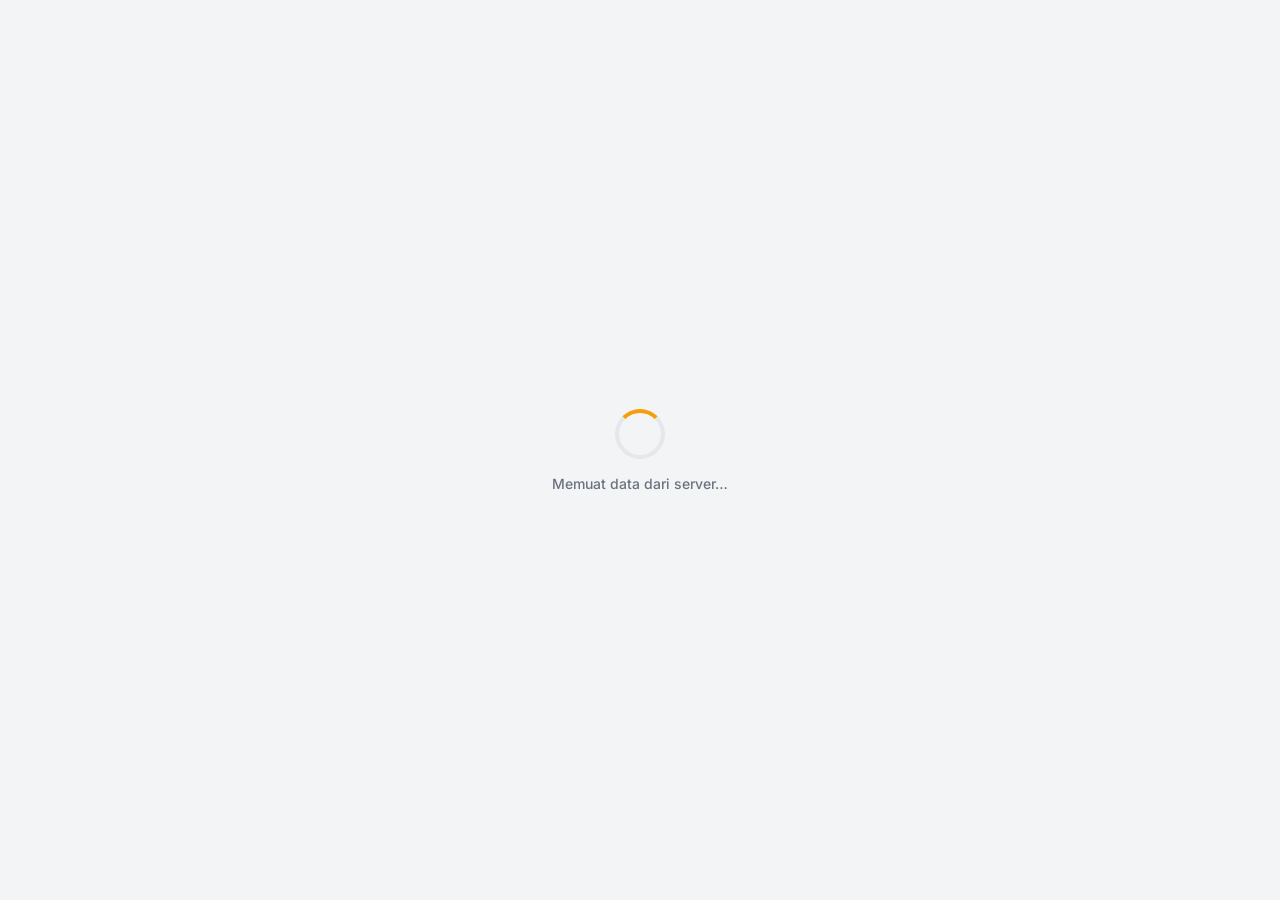
==== index.html @ 3ac6f098 "Update portal RT v2.7" ====
<!DOCTYPE html>
<html lang="id">
<head>
<meta charset="utf-8">
<meta name="viewport" content="width=device-width, initial-scale=1.0, maximum-scale=5.0">
<meta name="theme-color" content="#F59E0B">
<title>Portal Saung Kebun RT 11 RW 44</title>
<link href="https://fonts.googleapis.com/css2?family=Inter:wght@400;500;600;700;800&display=swap" rel="stylesheet">
<style>
/* ===================== RESET & BASE ===================== */
*{margin:0;padding:0;box-sizing:border-box;-webkit-tap-highlight-color:transparent}
:root{
  --orange:#F59E0B;--orange-d:#D97706;--orange-dd:#B45309;
  --ink:#1F2937;--ink2:#374151;--muted:#6B7280;--muted2:#9CA3AF;
  --line:#E5E7EB;--line2:#F3F4F6;--bg:#F3F4F6;--card:#fff;
  --green:#10B981;--red:#EF4444;--blue:#3B82F6;
}
body{font-family:'Inter',-apple-system,BlinkMacSystemFont,sans-serif;background:var(--bg);color:var(--ink);min-height:100vh;overflow-x:hidden;-webkit-font-smoothing:antialiased}
button{font-family:inherit}
::-webkit-scrollbar{width:8px;height:8px}::-webkit-scrollbar-thumb{background:#CBD5E1;border-radius:8px}

/* ===================== LOGIN ===================== */
.login-page{min-height:100vh;display:flex;align-items:center;justify-content:center;background:linear-gradient(135deg,#F59E0B 0%,#D97706 100%);padding:20px;position:relative;overflow:hidden}
.login-page::before{content:"";position:absolute;inset:-50%;background:radial-gradient(circle,rgba(255,255,255,.12) 1px,transparent 1px);background-size:42px 42px;animation:gridmove 18s linear infinite}
@keyframes gridmove{to{transform:translate(42px,42px)}}
.login-container{position:relative;z-index:1;background:#fff;border-radius:24px;padding:36px 32px;max-width:420px;width:100%;box-shadow:0 25px 60px rgba(0,0,0,.28);animation:pop .5s ease}
@keyframes pop{from{opacity:0;transform:translateY(24px) scale(.98)}to{opacity:1;transform:none}}
.login-logo{width:84px;height:84px;background:linear-gradient(135deg,var(--orange),var(--orange-d));border-radius:22px;display:flex;align-items:center;justify-content:center;margin:0 auto 18px;font-size:42px;box-shadow:0 16px 30px rgba(217,119,6,.4)}
.login-header{text-align:center;margin-bottom:26px}
.login-header h1{font-size:25px;font-weight:800;letter-spacing:-.5px}
.login-header p{color:var(--muted);font-size:14px;margin-top:4px}
.login-footer{text-align:center;margin-top:20px;padding-top:18px;border-top:1px solid var(--line);font-size:12px;color:var(--muted)}
.login-footer b{color:var(--orange-d)}

/* ===================== FORM & BUTTON ===================== */
.form-group{margin-bottom:15px}
.form-group label{display:block;font-size:11.5px;font-weight:700;color:var(--ink2);margin-bottom:6px;text-transform:uppercase;letter-spacing:.5px}
.form-group select,.form-group input,.form-group textarea{width:100%;padding:13px 15px;border:2px solid var(--line);border-radius:12px;font-size:15px;font-family:inherit;background:#fff;color:var(--ink);transition:border-color .2s,box-shadow .2s}
.form-group textarea{resize:vertical;min-height:60px}
.form-group select:focus,.form-group input:focus,.form-group textarea:focus{outline:none;border-color:var(--orange);box-shadow:0 0 0 3px rgba(245,158,11,.15)}
.form-row{display:grid;grid-template-columns:1fr 1fr;gap:12px}
.pin-row{display:flex;gap:8px}
.pin-row input{flex:1}
.pin-reset{white-space:nowrap;padding:0 14px;border:2px solid var(--line);border-radius:12px;background:#F9FAFB;color:var(--orange-d);font-weight:700;font-size:12px;cursor:pointer}
.pin-reset:hover{background:#FEF3C7}
.pin-hint{font-size:11px;color:var(--muted);margin-top:6px;display:flex;align-items:center;gap:5px}
.check-label{display:flex;align-items:center;gap:9px;text-transform:none!important;font-size:14px!important;font-weight:500!important;color:var(--ink2)!important;cursor:pointer;letter-spacing:0!important}
.check-label input{width:18px;height:18px;accent-color:var(--orange)}
.btn{padding:13px 20px;border:none;border-radius:12px;font-weight:700;font-size:15px;cursor:pointer;transition:transform .15s,box-shadow .2s,background .2s;display:inline-flex;align-items:center;justify-content:center;gap:8px}
.btn:active{transform:scale(.98)}
.btn-primary{background:linear-gradient(135deg,var(--orange),var(--orange-d));color:#fff;box-shadow:0 8px 18px rgba(217,119,6,.3)}
.btn-primary:hover{box-shadow:0 12px 24px rgba(217,119,6,.4)}
.btn-danger{background:var(--red);color:#fff}
.btn-secondary{background:var(--line2);color:var(--ink2)}
.btn-success{background:var(--green);color:#fff}
.btn-warning{background:var(--orange);color:#fff}
.btn-info{background:var(--blue);color:#fff}
.btn-sm{padding:8px 14px;font-size:12.5px;border-radius:10px}
.btn-block{width:100%}

/* ===================== APP SHELL ===================== */
.app{max-width:100%;margin:0 auto;background:var(--bg);min-height:100vh;position:relative}
.header{background:linear-gradient(135deg,var(--orange) 0%,var(--orange-d) 55%,var(--orange-dd) 100%);color:#fff;padding:22px 24px;position:relative;overflow:hidden}
.header::before{content:"";position:absolute;top:-60px;right:-40px;width:220px;height:220px;border-radius:50%;background:rgba(255,255,255,.1)}
.header::after{content:"";position:absolute;bottom:-70px;left:30%;width:160px;height:160px;border-radius:50%;background:rgba(255,255,255,.06)}
.header-top{display:flex;justify-content:space-between;align-items:flex-start;position:relative;z-index:1;gap:12px}
.header .role{font-size:24px;font-weight:800;letter-spacing:-.5px}
.header .uname{font-size:13px;opacity:.95;font-weight:600;margin-top:2px}
.header .location{font-size:12.5px;opacity:.88;margin-top:3px;font-weight:500}
.notif-btn{width:46px;height:46px;background:rgba(255,255,255,.22);backdrop-filter:blur(10px);border-radius:13px;display:flex;align-items:center;justify-content:center;font-size:22px;border:none;cursor:pointer;position:relative;flex-shrink:0;transition:background .2s}
.notif-btn:hover{background:rgba(255,255,255,.32)}
.notif-btn .badge{position:absolute;top:-5px;right:-5px;min-width:20px;height:20px;padding:0 5px;background:var(--red);border-radius:50%;font-size:11px;font-weight:700;display:flex;align-items:center;justify-content:center;border:2px solid var(--orange);color:#fff}

/* ===================== SIDEBAR (desktop) ===================== */
.sidebar{display:none;background:#fff;border-right:1px solid var(--line);padding:18px 0;position:fixed;left:0;top:0;bottom:0;width:248px;z-index:50;overflow-y:auto}
.sidebar-header{padding:0 20px 16px;border-bottom:1px solid var(--line);margin-bottom:14px}
.sidebar-header h2{font-size:18px;font-weight:800}
.sidebar-header p{font-size:12px;color:var(--muted);margin-top:3px}
.sidebar-menu{display:flex;flex-direction:column;gap:2px;padding:0 8px}
.sidebar-item{display:flex;align-items:center;gap:12px;padding:11px 14px;cursor:pointer;border-radius:10px;color:var(--muted);font-weight:600;font-size:14px;transition:all .15s}
.sidebar-item:hover{background:#F9FAFB;color:var(--ink)}
.sidebar-item.active{background:#FEF3C7;color:var(--orange-d)}
.sidebar-item .icon{font-size:19px;width:22px;text-align:center}
.sidebar-item .cnt{margin-left:auto;font-size:10px;font-weight:700;background:var(--red);color:#fff;padding:1px 7px;border-radius:10px}

/* ===================== CONTENT & CARD ===================== */
.content{padding:0 16px 110px;position:relative;z-index:2;max-width:1240px;margin:0 auto}
.content.pull{margin-top:-22px}
.card{background:var(--card);border-radius:20px;padding:20px;margin-bottom:16px;box-shadow:0 4px 14px rgba(0,0,0,.05);border:1px solid #EEF0F3}
.card-header{display:flex;justify-content:space-between;align-items:center;margin-bottom:16px;flex-wrap:wrap;gap:10px}
.card-header h3{font-size:17px;font-weight:700;display:flex;align-items:center;gap:9px}
.card-header .link{font-size:13px;color:var(--orange-d);font-weight:700;cursor:pointer}
.card-header .link:hover{text-decoration:underline}
.section-title{font-size:15px;font-weight:800;color:var(--ink);margin:6px 0 12px;display:flex;align-items:center;gap:8px}
.section-title::before{content:"";width:4px;height:18px;background:linear-gradient(180deg,var(--orange),var(--orange-d));border-radius:3px}

/* ===================== SEARCH / FILTER / ACTIONS ===================== */
.search-box{position:relative;margin-bottom:14px}
.search-box input{width:100%;padding:12px 16px 12px 44px;border:2px solid var(--line);border-radius:12px;font-size:14px;font-family:inherit}
.search-box input:focus{outline:none;border-color:var(--orange)}
.search-box .si{position:absolute;left:15px;top:50%;transform:translateY(-50%);font-size:17px;opacity:.5}
.filter-row{display:flex;gap:8px;margin-bottom:14px;flex-wrap:wrap}
.filter-row select{flex:1;min-width:140px;padding:11px 12px;border:2px solid var(--line);border-radius:11px;font-size:13px;font-family:inherit;background:#fff}
.action-row{display:flex;gap:8px;margin-bottom:18px;flex-wrap:wrap}
.action-btn{flex:1;min-width:110px;padding:12px;border:none;border-radius:11px;font-weight:700;font-size:13px;cursor:pointer;display:flex;align-items:center;justify-content:center;gap:6px;transition:transform .15s,filter .2s}
.action-btn:active{transform:scale(.96)}
.action-btn:hover{filter:brightness(1.05)}
.action-btn.add{background:linear-gradient(135deg,var(--orange),var(--orange-d));color:#fff}
.action-btn.reset{background:var(--line2);color:var(--ink2)}
.action-btn.pdf{background:var(--red);color:#fff}

/* ===================== INFO BOX / BANK ===================== */
.info-box{background:#FFFBEB;border:1px solid #FDE68A;border-radius:14px;padding:16px;margin-bottom:16px}
.info-box.blue{background:#EFF6FF;border-color:#BFDBFE}
.info-box.green{background:#F0FDF4;border-color:#BBF7D0}
.info-box-header{display:flex;justify-content:space-between;align-items:center;margin-bottom:10px;flex-wrap:wrap;gap:8px}
.info-box-header h4{font-size:14px;font-weight:700}
.info-box-header button{background:#fff;border:1px solid #FDE68A;padding:6px 12px;border-radius:8px;font-size:11px;font-weight:700;color:var(--orange-d);cursor:pointer}
.bank-info{background:#fff;border-radius:11px;padding:12px 14px;margin-bottom:8px;border:1px solid #FDE68A}
.bank-info .bn{font-size:12px;color:var(--muted);margin-bottom:3px}
.bank-info .acc{font-size:17px;font-weight:800;color:var(--ink);font-family:'Courier New',monospace;letter-spacing:.5px}
.bank-info .an{font-size:12px;color:var(--muted);margin-top:3px}
.info-box .note{font-size:11.5px;color:var(--muted);margin-top:8px;line-height:1.5}

/* ===================== FINANCE GRID ===================== */
.finance-grid{display:grid;grid-template-columns:repeat(3,1fr);gap:12px}
.finance-item{padding:15px;border-radius:14px;border:1px solid transparent}
.finance-item.green{background:#F0FDF4;border-color:#DCFCE7}
.finance-item.blue{background:#EFF6FF;border-color:#DBEAFE}
.finance-item.orange{background:#FFF7ED;border-color:#FFEDD5}
.finance-item.red{background:#FEF2F2;border-color:#FEE2E2}
.finance-item.purple{background:#F5F3FF;border-color:#EDE9FE}
.finance-item .label{font-size:11px;color:var(--muted);font-weight:700;margin-bottom:5px;text-transform:uppercase;letter-spacing:.4px}
.finance-item .value{font-size:17px;font-weight:800;color:var(--ink);letter-spacing:-.3px}
.finance-item .trend{font-size:10.5px;font-weight:700;margin-top:4px;display:flex;align-items:center;gap:3px}
.finance-item .trend.up{color:var(--green)}
.finance-item .trend.down{color:var(--red)}
.finance-item .icon-box{width:34px;height:34px;border-radius:10px;display:flex;align-items:center;justify-content:center;font-size:17px;margin-top:10px;background:rgba(255,255,255,.7)}

/* ===================== MENU GRID ===================== */
.menu-grid{display:grid;grid-template-columns:repeat(4,1fr);gap:12px;margin-bottom:8px}
.menu-item{display:flex;flex-direction:column;align-items:center;gap:9px;cursor:pointer;transition:transform .15s;padding:6px 2px}
.menu-item:active{transform:scale(.94)}
.menu-icon{width:62px;height:62px;border-radius:20px;display:flex;align-items:center;justify-content:center;font-size:30px;box-shadow:0 6px 14px rgba(0,0,0,.07);transition:transform .2s,box-shadow .2s}
.menu-item:hover .menu-icon{transform:translateY(-4px);box-shadow:0 12px 22px rgba(0,0,0,.12)}
.mi-blue{background:linear-gradient(135deg,#DBEAFE,#BFDBFE)}
.mi-green{background:linear-gradient(135deg,#D1FAE5,#A7F3D0)}
.mi-orange{background:linear-gradient(135deg,#FED7AA,#FDBA74)}
.mi-purple{background:linear-gradient(135deg,#E9D5FF,#D8B4FE)}
.mi-red{background:linear-gradient(135deg,#FEE2E2,#FECACA)}
.mi-yellow{background:linear-gradient(135deg,#FEF3C7,#FDE68A)}
.mi-pink{background:linear-gradient(135deg,#FCE7F3,#FBCFE8)}
.mi-teal{background:linear-gradient(135deg,#CCFBF1,#99F6E4)}
.mi-indigo{background:linear-gradient(135deg,#E0E7FF,#C7D2FE)}
.mi-lime{background:linear-gradient(135deg,#ECFCCB,#D9F99D)}
.menu-item span{font-size:11.5px;color:var(--ink2);font-weight:600;text-align:center}

/* ===================== DATA LIST ITEM ===================== */
.data-item{display:flex;align-items:center;gap:13px;padding:14px;border:1px solid var(--line);border-radius:14px;margin-bottom:10px;background:#fff;transition:all .18s}
.data-item:hover{box-shadow:0 6px 16px rgba(0,0,0,.07);border-color:#FCD34D;transform:translateY(-1px)}
.data-avatar{width:46px;height:46px;border-radius:13px;background:linear-gradient(135deg,var(--orange),var(--orange-d));color:#fff;display:flex;align-items:center;justify-content:center;font-weight:800;font-size:16px;flex-shrink:0}
.data-info{flex:1;min-width:0}
.data-info .name{font-size:14.5px;font-weight:700;color:var(--ink);display:flex;align-items:center;gap:6px;flex-wrap:wrap}
.data-info .detail{font-size:12px;color:var(--muted2);margin-top:2px;line-height:1.5}
.data-info .detail b{color:var(--ink2);font-weight:600}
.data-actions{display:flex;gap:6px;flex-shrink:0;align-items:center}
.data-actions button{padding:7px 11px;border:none;border-radius:9px;cursor:pointer;font-size:13px;font-weight:700;transition:all .15s}
.btn-edit{background:#DBEAFE;color:#2563EB}
.btn-edit:hover{background:#BFDBFE}
.btn-del{background:#FEE2E2;color:#DC2626}
.btn-del:hover{background:#FECACA}
.pin-tag{font-size:9.5px;color:var(--green);font-weight:800;background:#D1FAE5;padding:2px 7px;border-radius:8px;letter-spacing:.3px}

/* ===================== BADGE ===================== */
.badge{display:inline-flex;align-items:center;gap:4px;padding:4px 10px;border-radius:20px;font-size:11px;font-weight:700;white-space:nowrap}
.b-green{background:#D1FAE5;color:#065F46}
.b-yellow{background:#FEF3C7;color:#92400E}
.b-red{background:#FEE2E2;color:#991B1B}
.b-blue{background:#DBEAFE;color:#1E40AF}
.b-gray{background:#F1F5F9;color:#475569}
.b-purple{background:#EDE9FE;color:#5B21B6}

/* ===================== MUTASI / ROW ===================== */
.row-item{display:flex;justify-content:space-between;align-items:center;gap:12px;padding:13px 0;border-bottom:1px solid var(--line2)}
.row-item:last-child{border-bottom:none}
.row-item .ri-left{min-width:0;flex:1}
.row-item .ri-title{font-size:14px;font-weight:600;color:var(--ink);display:flex;align-items:center;gap:8px;flex-wrap:wrap}
.row-item .ri-meta{font-size:12px;color:var(--muted2);margin-top:2px}
.row-item .ri-amt{font-weight:800;font-size:14.5px;white-space:nowrap}
.amt-in{color:var(--green)}.amt-out{color:var(--red)}
.row-item .ri-actions{display:flex;gap:5px}
.row-item .ri-actions button{padding:5px 8px;border:none;border-radius:8px;cursor:pointer;font-size:12px;background:var(--line2);color:var(--ink2)}
.row-item .ri-actions button:hover{background:#E2E8F0}

/* ===================== VOTING ===================== */
.voting-item{padding:18px;border:1px solid var(--line);border-radius:16px;margin-bottom:14px;background:#fff}
.voting-item h4{font-size:15.5px;font-weight:800;color:var(--ink);margin-bottom:4px;line-height:1.4}
.voting-meta{font-size:12px;color:var(--muted2);margin-bottom:14px}
.voting-option{padding:11px 14px;background:#F9FAFB;border:2px solid var(--line);border-radius:11px;margin-bottom:7px;cursor:pointer;transition:all .18s;display:flex;justify-content:space-between;align-items:center;gap:10px}
.voting-option:hover{border-color:var(--orange);background:#FFFBEB}
.voting-option .ot{font-size:13.5px;font-weight:600;color:var(--ink)}
.voting-option .ov{font-size:12px;color:var(--muted);font-weight:700;white-space:nowrap}
.vbar{height:7px;background:#E5E7EB;border-radius:4px;overflow:hidden;margin:0 0 9px}
.vbar>div{height:100%;background:linear-gradient(90deg,var(--orange),var(--orange-d));border-radius:4px;transition:width .6s ease}
.voting-foot{display:flex;align-items:center;gap:10px;margin-top:12px;padding-top:12px;border-top:1px solid var(--line2);font-size:12px;color:var(--muted);flex-wrap:wrap}
.voting-foot .sp{margin-left:auto;display:flex;gap:6px}

/* ===================== PROGRESS ===================== */
.progress{height:9px;background:#E5E7EB;border-radius:5px;overflow:hidden;margin-top:10px}
.progress>div{height:100%;background:linear-gradient(90deg,var(--green),#059669);border-radius:5px;transition:width .8s ease}

/* ===================== EMPTY ===================== */
.empty{text-align:center;padding:46px 20px;color:var(--muted2)}
.empty-icon{font-size:50px;margin-bottom:12px;opacity:.45}
.empty p{font-size:14px;font-weight:500}

/* ===================== PAGES / TABS HIDE-SHOW ===================== */
.page { display: none; animation: fadeIn 0.3s ease; }
.page.active { display: block; }
@keyframes fadeIn { from { opacity: 0; transform: translateY(8px); } to { opacity: 1; transform: none; } }

/* ===================== BOTTOM NAV (mobile) ===================== */
.bottom-nav{position:fixed;bottom:0;left:0;right:0;background:#fff;border-top:1px solid var(--line);display:grid;grid-template-columns:repeat(5,1fr);padding:9px 0 calc(9px + env(safe-area-inset-bottom));z-index:100;box-shadow:0 -4px 16px rgba(0,0,0,.06)}
.bottom-nav button{background:none;border:none;padding:7px 4px;cursor:pointer;color:var(--muted2);font-size:10px;font-weight:700;display:flex;flex-direction:column;align-items:center;gap:4px;transition:color .15s}
.bottom-nav button.active{color:var(--orange-d)}
.bottom-nav button .ni{font-size:22px;transition:transform .15s}
.bottom-nav button.active .ni{transform:translateY(-2px) scale(1.1)}

/* ===================== TOAST / INDICATOR / LOADING ===================== */
.toast{position:fixed;top:22px;left:50%;transform:translateX(-50%) translateY(-130px);background:var(--green);color:#fff;padding:14px 24px;border-radius:13px;font-size:14px;font-weight:700;z-index:4000;opacity:0;transition:all .4s cubic-bezier(.2,.8,.2,1);box-shadow:0 14px 30px rgba(0,0,0,.22);max-width:90vw;text-align:center}
.toast.show{opacity:1;transform:translateX(-50%) translateY(0)}
.toast.error{background:var(--red)}.toast.info{background:var(--blue)}
.update-indicator{position:fixed;top:84px;right:20px;background:var(--green);color:#fff;padding:10px 16px;border-radius:12px;font-size:12px;font-weight:700;z-index:3000;opacity:0;transform:translateX(120px);transition:all .4s;box-shadow:0 10px 24px rgba(0,0,0,.2);display:flex;align-items:center;gap:7px}
.update-indicator.show{opacity:1;transform:translateX(0)}
.loading{position:fixed;inset:0;background:var(--bg);display:flex;align-items:center;justify-content:center;z-index:5000;flex-direction:column}
.spinner{width:50px;height:50px;border:4px solid var(--line);border-top-color:var(--orange);border-radius:50%;animation:spin .9s linear infinite}
@keyframes spin{to{transform:rotate(360deg)}}
.loading p{margin-top:16px;color:var(--muted);font-size:14px;font-weight:500}

/* ===================== MODAL ===================== */
.modal{position:fixed;inset:0;background:rgba(15,23,42,.55);backdrop-filter:blur(6px);display:none;align-items:center;justify-content:center;z-index:1000;padding:18px}
.modal.active{display:flex}
.modal-content{background:#fff;border-radius:24px;padding:24px;max-width:520px;width:100%;max-height:88vh;overflow-y:auto;animation:mslide .3s ease;box-shadow:0 30px 60px rgba(0,0,0,.3)}
@keyframes mslide{from{opacity:0;transform:translateY(26px) scale(.98)}to{opacity:1;transform:none}}
.modal-header{display:flex;justify-content:space-between;align-items:center;margin-bottom:18px}
.modal-header h3{font-size:18px;font-weight:800}
.modal-close{background:var(--line2);border:none;width:34px;height:34px;border-radius:50%;cursor:pointer;font-size:17px;color:var(--ink2);flex-shrink:0}
.modal-close:hover{background:#E2E8F0}
.lightbox{position:fixed;inset:0;background:rgba(0,0,0,.92);display:none;align-items:center;justify-content:center;z-index:6000;padding:20px}
.lightbox.active{display:flex}
.lightbox img{max-width:100%;max-height:88vh;border-radius:14px;box-shadow:0 20px 50px rgba(0,0,0,.5)}
.lightbox .lb-close{position:absolute;top:18px;right:18px;background:#fff;border:none;padding:10px 18px;border-radius:10px;cursor:pointer;font-weight:800;font-size:14px}

/* ===================== RESPONSIVE ===================== */
@media(min-width:768px){
  .content{padding:0 26px 110px}
  .menu-grid{gap:16px}
  .finance-grid{gap:16px}
  .card{padding:24px}
  .header .role{font-size:27px}
}
@media(min-width:1024px){
  .app{display:grid;grid-template-columns:248px 1fr;align-items:start}
  .sidebar{display:block}
  .header{grid-column:2}
  .content{grid-column:2;padding:26px 32px 40px;margin-top:0}
  .content.pull{margin-top:0}
  .bottom-nav{display:none}
  .menu-grid{grid-template-columns:repeat(5,1fr)}
}
@media(min-width:1400px){.content{max-width:1320px}}
@media(max-width:1023px){
  .sidebar{display:none}
  .bottom-nav{display:grid}
  .finance-grid{grid-template-columns:1fr 1fr}
  .menu-grid{grid-template-columns:repeat(4,1fr)}
}
@media(max-width:560px){
  .finance-grid{grid-template-columns:1fr}
  .menu-grid{grid-template-columns:repeat(3,1fr)}
  .form-row{grid-template-columns:1fr}
  .header .role{font-size:21px}
  .login-container{padding:30px 22px}
}

/* ===================== PRINT ===================== */
@media print{
  .sidebar,.bottom-nav,.notif-btn,.action-row,.filter-row,.search-box,.info-box,.data-actions,.ri-actions,.no-print,.update-indicator,.toast{display:none!important}
  body,.app,.content{background:#fff!important}
  .header{background:#fff!important;color:#000!important;padding:0 0 12px!important;border-bottom:2px solid #000}
  .header::before,.header::after{display:none}
  .card{box-shadow:none!important;border:1px solid #ddd!important;break-inside:avoid}
  .content{padding:0!important;max-width:100%!important}
  .print-head{display:block!important;text-align:center;margin-bottom:14px}
}
.print-head{display:none}
</style>
</head>
<body>

<!-- ===================== LOGIN ===================== -->
<div class="login-page" id="loginPage">
  <div class="login-container">
    <div class="login-logo">🏘️</div>
    <div class="login-header">
      <h1>Portal Saung Kebun</h1>
      <p>RT 11 / RW 44 — Sistem Rukun Tetangga Digital</p>
    </div>
    <div class="form-group">
      <label>👤 Pilih Akun Warga</label>
      <select id="loginWarga"><option value="">— Sedang memuat data —</option></select>
    </div>
    <div class="form-group">
      <label>🔐 PIN (4 digit)</label>
      <input type="password" id="loginPin" placeholder="Masukkan PIN Anda" maxlength="4" inputmode="numeric" oninput="this.value=this.value.replace(/[^0-9]/g,'')">
    </div>
    <div class="form-group">
      <label class="check-label"><input type="checkbox" id="rememberMe" checked> Ingat saya (auto‑login 7 hari)</label>
    </div>
    <button class="btn btn-primary btn-block" onclick="doLogin()">🔓 Masuk ke Portal</button>
    <button class="btn btn-danger btn-block" style="margin-top:10px" onclick="resetData()">🔄 Reset Data ke Default</button>
    <button class="btn btn-secondary btn-block" style="margin-top:10px" onclick="showHelp()">❓ Bantuan Login</button>
    <div class="login-footer">💡 PIN default semua warga: <b>1234</b> · bisa diubah di menu <b>Akun</b></div>
  </div>
</div>

<!-- ===================== APP ===================== -->
<div class="app" id="app" style="display:none">

  <!-- SIDEBAR -->
  <div class="sidebar">
    <div class="sidebar-header"><h2>🏘️️ Saung Kebun</h2><p>RT 11 / RW 44</p></div>
    <div class="sidebar-menu" id="sidebarMenu"></div>
  </div>

  <!-- HEADER -->
  <div class="header">
    <div class="header-top">
      <div>
        <div class="role" id="headerRole">—</div>
        <div class="uname" id="headerName">—</div>
        <div class="location">📍 Saung Kebun · RT 11 / RW 44</div>
      </div>
      <button class="notif-btn no-print" onclick="showNotif()">🔔<span class="badge" id="notifBadge">0</span></button>
    </div>
  </div>

  <!-- CONTENT -->
  <div class="content pull" id="content">

    <!-- ===== BERANDA ===== -->
    <div class="page active" id="pageHome">
      <div class="print-head"><h2>LAPORAN RINGKASAN — RT 11 / RW 44 SAUNG KEBUN</h2><p id="printDate"></p></div>

      <div class="card" id="annCard">
        <div style="display:flex;justify-content:space-between;align-items:flex-start;gap:14px">
          <div style="flex:1;min-width:0">
            <span class="badge b-yellow" id="annCategory" style="margin-bottom:12px">Pengumuman</span>
            <h2 style="font-size:20px;font-weight:800;margin:10px 0 10px" id="annTitle">—</h2>
            <p style="font-size:14px;color:var(--muted);line-height:1.6;margin-bottom:14px" id="annDesc">—</p>
            <div style="font-size:12px;color:var(--muted2);font-weight:600" id="annDate">—</div>
          </div>
          <div style="font-size:54px;opacity:.18;flex-shrink:0">📢</div>
        </div>
        <div style="display:flex;justify-content:space-between;align-items:center;margin-top:16px;padding-top:14px;border-top:1px solid var(--line2)">
          <div style="display:flex;gap:6px" id="annDots"></div>
          <button class="btn btn-sm btn-warning no-print" onclick="showAnnouncementDetail()">Lihat Detail →</button>
        </div>
      </div>

      <div class="card">
        <div class="card-header"><h3>💰 Ringkasan Keuangan</h3><span class="link no-print" onclick="showPage('keuangan')">Lihat Laporan →</span></div>
        <div class="finance-grid">
          <div class="finance-item green"><div class="label">Saldo Kas</div><div class="value" id="hSaldo">Rp 0</div><div class="trend up">▲ dana tersedia</div><div class="icon-box">💵</div></div>
          <div class="finance-item blue"><div class="label">Pemasukan</div><div class="value" id="hMasuk">Rp 0</div><div class="trend up">▲ total masuk</div><div class="icon-box">⬆️</div></div>
          <div class="finance-item orange"><div class="label">Pengeluaran</div><div class="value" id="hKeluar">Rp 0</div><div class="trend down">▼ total keluar</div><div class="icon-box">⬇️</div></div>
        </div>
      </div>

      <div class="card">
        <div class="card-header"><h3>📊 Statistik Warga</h3></div>
        <div class="finance-grid">
          <div class="finance-item purple"><div class="label">Total Warga</div><div class="value" id="hWarga">0</div><div class="icon-box">👥</div></div>
          <div class="finance-item green"><div class="label">Iuran Lunas (bln ini)</div><div class="value" id="hIuran">0/0</div><div class="icon-box">✅</div></div>
          <div class="finance-item red"><div class="label">Pengaduan Aktif</div><div class="value" id="hLapor">0</div><div class="icon-box">🚨</div></div>
        </div>
        <div style="margin-top:14px">
          <div style="display:flex;justify-content:space-between;font-size:12px;font-weight:700;color:var(--ink2);margin-bottom:6px"><span>Progress Iuran Bulan Ini</span><span id="hIuranPct">0%</span></div>
          <div class="progress"><div id="hIuranBar" style="width:0%"></div></div>
        </div>
      </div>

      <div class="section-title">Menu Cepat</div>
      <div class="menu-grid no-print" id="homeMenu"></div>
    </div>

    <!-- ===== WARGA ===== -->
    <div class="page" id="pageWarga">
      <div class="card">
        <div class="card-header">
            <h3>👥 Data Warga <span class="badge b-blue" id="wargaCount">0</span></h3>
            <button id="btnTambahWarga" class="btn btn-sm btn-primary no-print" onclick="showWargaForm()">＋ Tambah Warga</button>
        </div>
        <div class="search-box no-print"><span class="si">🔍</span><input type="text" id="searchWarga" placeholder="Cari nama, blok, jabatan, atau pekerjaan..." oninput="renderWargaList()"></div>
        <div id="wargaList"></div>
      </div>
    </div>

    <!-- ===== IURAN ===== -->
    <div class="page" id="pageIuran">
      <div class="card">
        <div class="card-header">
            <h3>✅ Iuran Warga</h3>
            <button id="btnUbahIuran" class="btn btn-sm btn-secondary no-print" onclick="ubahNominalIuran()">✏️ Ubah Nominal</button>
        </div>
        <div class="info-box green">
          <div class="info-box-header"><h4>💡 Cara Pakai</h4></div>
          <p class="note">Pilih bulan, lalu tekan <b>Tandai Lunas</b> pada warga yang sudah membayar. Status ini <b>terpisah</b> dari pencatatan uang di menu <b>Keuangan</b>/<b>Setoran</b> agar tidak terjadi pencatatan ganda. Nominal iuran: <b id="iuranNominalLabel">Rp 50.000</b>.</p>
        </div>
        <div class="filter-row no-print"><select id="iuranBulan" onchange="renderIuranList()"></select></div>
        <div id="iuranList"></div>
      </div>
    </div>

    <!-- ===== KEUANGAN ===== -->
    <div class="page" id="pageKeuangan">
      <div class="card">
        <div class="print-head"><h2>LAPORAN KEUANGAN — RT 11 / RW 44</h2></div>
        <div class="card-header"><h3>💰 Keuangan</h3></div>
        <div class="filter-row no-print">
          <select id="filterBulan" onchange="applyFilter()"></select>
          <select id="filterPeriode" onchange="applyFilter()"><option value="bulan">Per Bulan</option><option value="semua">Semua Waktu</option></select>
        </div>
        <div class="action-row no-print">
          <button id="btnTambahKeuangan" class="action-btn add" onclick="showTambahTransaksi()">＋ Tambah Transaksi</button>
          <button class="action-btn reset" onclick="resetFilter()">🔄 Reset Filter</button>
          <button class="action-btn pdf" onclick="window.print()">📄 Cetak / PDF</button>
        </div>
        <div class="info-box no-print">
          <div class="info-box-header"><h4>💳 Informasi Rekening Kas RT</h4><button onclick="salinRekening()">📋 Salin Rekening</button></div>
          <div class="bank-info"><div class="bn" id="bankName">Bank Mandiri</div><div class="acc" id="bankAcc">123-00-456789-0</div><div class="an" id="bankAn">A/N Kas RT 11 Saung Kebun</div></div>
        </div>
        <div class="finance-grid">
          <div class="finance-item green"><div class="label">Saldo Kas</div><div class="value" id="kSaldo">Rp 0</div><div class="icon-box">💵</div></div>
          <div class="finance-item blue"><div class="label">Pemasukan</div><div class="value" id="kMasuk">Rp 0</div><div class="icon-box">⬆️</div></div>
          <div class="finance-item orange"><div class="label">Pengeluaran</div><div class="value" id="kKeluar">Rp 0</div><div class="icon-box">⬇️</div></div>
        </div>
      </div>
      <div class="card">
        <div class="card-header"><h3>📊 Riwayat Mutasi Kas <span class="badge b-gray" id="mutasiCount">0</span></h3></div>
        <div id="mutasiList"></div>
      </div>
    </div>

    <!-- ===== SETORAN ===== -->
    <div class="page" id="pageSetoran">
      <div class="card">
        <div class="card-header"><h3>📤 Setoran Online</h3></div>
        <div class="info-box no-print">
          <div class="info-box-header"><h4>💳 Transfer ke Rekening RT</h4><button onclick="salinRekening()">📋 Salin</button></div>
          <div class="bank-info"><div class="bn" id="bankName2">Bank Mandiri</div><div class="acc" id="bankAcc2">123-00-456789-0</div><div class="an" id="bankAn2">A/N Kas RT 11 Saung Kebun</div></div>
          <p class="note">Transfer sesuai nominal, lalu unggah bukti di bawah. Bendahara akan memverifikasi.</p>
        </div>
        <div class="no-print" style="border:1px dashed var(--line);border-radius:14px;padding:16px;margin-bottom:16px">
          <div class="section-title" style="margin-top:0">Form Setoran Baru</div>
          <div class="form-row">
            <div class="form-group"><label>Bulan Iuran</label><select id="setorBulan"></select></div>
            <div class="form-group"><label>Nominal (Rp)</label><input type="number" id="setorNominal" value="50000" min="1000" step="1000"></div>
          </div>
          <div class="form-row">
            <div class="form-group"><label>Metode</label><select id="setorMetode"><option>Transfer Bank</option><option>E-Wallet (DANA/OVO/GoPay)</option><option>QRIS</option><option>Tunai ke Bendahara</option></select></div>
            <div class="form-group"><label>No. Referensi (opsional)</label><input type="text" id="setorRef" placeholder="Contoh: TRX88912"></div>
          </div>
          <div class="form-group"><label>📷 Bukti Transfer (maks 1 MB)</label><input type="file" id="setorBukti" accept="image/*" onchange="previewBukti(this)"><div id="buktiPrev" style="margin-top:8px"></div></div>
          <div class="form-group"><label>Catatan (opsional)</label><textarea id="setorCatatan" rows="2" placeholder="Catatan untuk bendahara..."></textarea></div>
          <button class="btn btn-primary btn-block" onclick="submitSetoran()">📤 Kirim Setoran</button>
        </div>
      </div>

      <div class="card no-print" id="konfirmasiCard" style="display:none">
        <div class="card-header"><h3>⏳ Perlu Konfirmasi <span class="badge b-yellow" id="pendingCount">0</span></h3></div>
        <div id="konfirmasiList"></div>
      </div>

      <div class="card">
        <div class="card-header"><h3>📋 Riwayat Setoran</h3></div>
        <div id="setoranList"></div>
      </div>
    </div>

    <!-- ===== PENGUMUMAN ===== -->
    <div class="page" id="pagePengumuman">
      <div class="card">
        <div class="card-header">
            <h3>📢 Pengumuman</h3>
            <button id="btnTambahPengumuman" class="btn btn-sm btn-primary no-print" onclick="showPengumumanForm()">＋ Tambah</button>
        </div>
        <div id="pengumumanList"></div>
      </div>
    </div>

    <!-- ===== PENGADUAN ===== -->
    <div class="page" id="pagePengaduan">
      <div class="card">
        <div class="card-header">
            <h3>🚨 Pengaduan Warga</h3>
            <button class="btn btn-sm btn-primary no-print" onclick="showLaporForm()">＋ Lapor</button>
        </div>
        <div id="pengaduanList"></div>
      </div>
    </div>

    <!-- ===== RONDA ===== -->
    <div class="page" id="pageRonda">
      <div class="card">
        <div class="card-header">
            <h3>🛡️ Jadwal Ronda</h3>
            <button id="btnTambahRonda" class="btn btn-sm btn-primary no-print" onclick="showRondaForm()">＋ Tambah</button>
        </div>
        <div id="rondaList"></div>
      </div>
    </div>

    <!-- ===== SURAT ===== -->
    <div class="page" id="pageSurat">
      <div class="card">
        <div class="card-header">
            <h3>✉️️ Pengajuan Surat</h3>
            <button class="btn btn-sm btn-primary no-print" onclick="showSuratForm()">＋ Ajukan</button>
        </div>
        <div id="suratList"></div>
      </div>
    </div>

    <!-- ===== TAMU ===== -->
    <div class="page" id="pageTamu">
      <div class="card">
        <div class="card-header">
            <h3>👤 Buku Tamu</h3>
            <button class="btn btn-sm btn-primary no-print" onclick="showTamuForm()">＋ Tambah</button>
        </div>
        <div id="tamuList"></div>
      </div>
    </div>

    <!-- ===== VOTING ===== -->
    <div class="page" id="pageVoting">
      <div class="card">
        <div class="card-header">
            <h3>🗳️ Jajak Pendapat</h3>
            <button id="btnTambahVoting" class="btn btn-sm btn-primary no-print" onclick="showVotingForm()">＋ Buat Polling</button>
        </div>
        <div id="votingList"></div>
      </div>
    </div>

    <!-- ===== KEGIATAN & DOKUMENTASI ===== -->
    <div class="page" id="pageKegiatan">
      <div class="card">
        <div class="card-header">
            <h3>📸 Dokumentasi Kegiatan</h3>
            <button id="btnTambahKegiatan" class="btn btn-sm btn-primary no-print" onclick="showKegiatanForm()">＋ Tambah</button>
        </div>
        <div id="kegiatanList"></div>
      </div>
    </div>

    <!-- ===== AKUN ===== -->
    <div class="page" id="pageAkun">
      <div class="card">
        <div class="card-header"><h3>⚙️ Akun Saya</h3><button class="btn btn-sm btn-secondary no-print" onclick="editProfil()">✏️ Edit Profil</button></div>
        <div id="akunInfo"></div>
        <button class="btn btn-danger btn-block no-print" style="margin-top:16px" onclick="doLogout()">🚪 Keluar dari Portal</button>
      </div>
    </div>

  </div><!-- /content -->

  <!-- BOTTOM NAV -->
  <div class="bottom-nav no-print" id="bottomNav"></div>
</div><!-- /app -->

<!-- OVERLAYS -->
<div class="toast" id="toast"></div>
<div class="update-indicator" id="updateIndicator">🔄 Data diperbarui</div>
<div class="modal" id="modal"><div class="modal-content" id="modalContent"></div></div>
<div class="lightbox" id="lightbox" onclick="this.classList.remove('active')">
    <button class="lb-close" onclick="event.stopPropagation();document.getElementById('lightbox').classList.remove('active')">✕ Tutup</button>
    <img id="lightboxImg" src="" alt="bukti">
</div>
<div class="loading" id="loading"><div class="spinner"></div><p>Memuat data dari server…</p></div>

<script>
/* ======================================================================
   PORTAL SAUNG KEBUN RT 11 RW 44 — FULL APP
   ====================================================================== */

/* ---------- FIREBASE CONFIG ---------- */
const firebaseConfig={
  apiKey:"AIzaSyA_yY6nS1gfREzEzbPMnb97YW04sR0re-I",
  authDomain:"saung-kebon-rt11-134b3.firebaseapp.com",
  databaseURL:"https://saung-kebon-rt11-134b3-default-rtdb.asia-southeast1.firebasedatabase.app",
  projectId:"saung-kebon-rt11-134b3",
  storageBucket:"saung-kebon-rt11-134b3.firebasestorage.app",
  messagingSenderId:"496701101163",
  appId:"1:496701101163:web:386496736c57b6f45d0d2e"
};
let db = null;
try {
  firebase.initializeApp(firebaseConfig);
  db = firebase.database();
} catch(e) {
  console.error("Firebase SDK failed.", e);
}

/* ---------- DATA DEFAULT (seed) ---------- */
const defaultData={
  rt:{nama:'Portal Kepengurusan Saung Kebun RT 11 RW 44',rt:'11',rw:'44',kel:'Saung Kebun',iuranNominal:50000,
      bank:{nama:'Bank Mandiri',rek:'123-00-456789-0',an:'Kas RT 11 Saung Kebun'}},
  warga:[
    {id:'W001',nama:'Dirham Rozi',blok:'A01',hp:'081234567890',gol:'Ketua RT',status:'Tetap',pekerjaan:'Wiraswasta',pin:'1234'},
    {id:'W002',nama:'Siti Rahayu',blok:'A02',hp:'081234567891',gol:'Sekretaris',status:'Tetap',pekerjaan:'Ibu Rumah Tangga',pin:'1234'},
    {id:'W003',nama:'Agus Prasetyo',blok:'A03',hp:'081234567892',gol:'Bendahara',status:'Tetap',pekerjaan:'Karyawan Swasta',pin:'1234'},
    {id:'W004',nama:'Dedi Mulyawan',blok:'A04',hp:'081234567893',gol:'Anggota Keamanan',status:'Tetap',pekerjaan:'PNS',pin:'1234'},
    {id:'W005',nama:'Rina Wulandari',blok:'A05',hp:'081234567894',gol:'Warga',status:'Tetap',pekerjaan:'Guru',pin:'1234'}
  ],
  iuran:[
    {id:'I001',wargaId:'W001',bulan:'2026-10',nominal:50000,status:'Lunas',tgl:'2026-10-01'},
    {id:'I002',wargaId:'W002',bulan:'2026-10',nominal:50000,status:'Lunas',tgl:'2026-10-02'}
  ],
  kas:[
    {id:'K001',tgl:'2026-10-01',tipe:'Masuk',kat:'Iuran Warga',urai:'Iuran Oktober - Ketua RT',nominal:50000,oleh:'Sistem'},
    {id:'K002',tgl:'2026-10-02',tipe:'Masuk',kat:'Iuran Warga',urai:'Iuran Oktober - Sekretaris',nominal:50000,oleh:'Sistem'}
  ],
  setoran:[],
  pengumuman:[
    {id:'P001',judul:'Selamat Datang di Portal Saung Kebun',kat:'Pengumuman',isi:'Portal Kepengurusan Saung Kebun RT 11 RW 44 telah resmi diluncurkan. Silakan gunakan menu untuk keperluan administrasi warga.',tgl:'2026-10-01',pin:true,oleh:'Ketua RT'},
    {id:'P002',judul:'Kerja Bakti Bulanan',kat:'Kerja Bakti',isi:'Kerja bakti lingkungan akan dilaksanakan hari Sabtu pukul 07.00 WIB. Harap membawa peralatan kebersihan masing-masing.',tgl:'2026-10-12',pin:false,oleh:'Ketua RT'}
  ],
  lapor:[
    {id:'L001',wargaId:'W005',kat:'Infrastruktur',judul:'Jalan berlubang',isi:'Ada lubang di jalan depan blok A, cukup membahayakan saat hujan.',status:'Baru',prio:'Sedang',tgl:'2026-10-01'}
  ],
  tamu:[
    {id:'T001',nama:'Budi Santoso',asal:'Jakarta',alamat:'Blok A01',keperluan:'Kunjungan keluarga',penjamin:'Dirham Rozi',tglMasuk:'2026-10-01',tglKeluar:'2026-10-05',status:'Selesai'}
  ],
  surat:[
    {id:'S001',wargaId:'W001',jenis:'Surat Keterangan Domisili',keperluan:'Persyaratan sekolah anak',status:'Selesai',tgl:'2026-10-01',noSurat:'001/RT11/X/2026'}
  ],
  voting:[
    {id:'V001',pertanyaan:'Kapan waktu kerja bakti bulan depan?',pilihan:[{text:'Sabtu pagi',votes:3},{text:'Minggu pagi',votes:5},{text:'Sabtu sore',votes:2}],status:'Aktif',tgl:'2026-10-01',createdBy:'W001'}
  ],
  ronda:[
    {id:'R001',tgl:'2026-10-06',shift:'Malam',waktu:'22.00 - 02.00',petugas:'Dedi Mulyawan',blok:'A04',catatan:'Patroli rutin + cek pos ronda'}
  ],
  kegiatan:[
    {id:'KG001',judul:'Kerja Bakti Rutin Awal Bulan',deskripsi:'Kegiatan membersihkan saluran air dan fasilitas umum RT 11. Diikuti oleh bapak-bapak warga sekitar.',tgl:'2026-10-03',foto:'https://images.unsplash.com/photo-1558522195-e1201b090344?ixlib=rb-4.0.3&auto=format&fit=crop&w=800&q=80'}
  ]
};

/* ---------- STATE ---------- */
let appData=JSON.parse(JSON.stringify(defaultData));
let currentUser=null, currentPage='home', filteredKas=[], firebaseListener=null;

/* ---------- HELPERS ---------- */
const $=id=>document.getElementById(id);
const esc=s=>String(s==null?'':s).replace(/&/g,'&amp;').replace(/</g,'&lt;').replace(/>/g,'&gt;').replace(/"/g,'&quot;');
const rp=n=>'Rp '+Number(n||0).toLocaleString('id-ID');
const BULAN=['Januari','Februari','Maret','April','Mei','Juni','Juli','Agustus','September','Oktober','November','Desember'];
const tglIndo=s=>{if(!s)return'-';const d=new Date(s);if(isNaN(d))return s;return d.getDate()+' '+BULAN[d.getMonth()]+' '+d.getFullYear();};
const tglPendek=s=>{if(!s)return'-';const d=new Date(s);if(isNaN(d))return s;return d.getDate()+' '+BULAN[d.getMonth()].slice(0,3)+' '+d.getFullYear();};
const uid=p=>p+Date.now().toString(36)+Math.random().toString(36).substr(2,5);
const today=()=>new Date().toISOString().split('T')[0];
const bulanIni=()=>{const d=new Date();return d.getFullYear()+'-'+String(d.getMonth()+1).padStart(2,'0');};
const labelBulan=k=>{if(!k)return'-';const[y,m]=k.split('-');return BULAN[Number(m)-1]+' '+y;};
const initials=n=>String(n||'?').trim().split(/\s+/).map(x=>x[0]).join('').substr(0,2).toUpperCase();
const showToast=(msg,type='success')=>{const t=$('toast');t.textContent=(type==='error'?'❌ ':type==='info'?'ℹ️ ':'✅ ')+msg;t.className='toast show '+type;clearTimeout(showToast._t);showToast._t=setTimeout(()=>t.className='toast',3200);};
const showUpdateIndicator=()=>{const i=$('updateIndicator');i.classList.add('show');clearTimeout(showUpdateIndicator._t);showUpdateIndicator._t=setTimeout(()=>i.classList.remove('show'),2200);};

const roleLevel=r=>({'Ketua RT':4,'Bendahara':3,'Sekretaris':3,'Anggota Keamanan':2,'Warga':1}[r]||1);
const isStaff=()=>currentUser&&roleLevel(currentUser.gol)>=3;

/* ---------- NORMALIZE DATA ---------- */
function normalizeData(){
  if(!appData.rt)appData.rt={};
  if(!appData.rt.bank)appData.rt.bank=defaultData.rt.bank;
  if(appData.rt.iuranNominal==null)appData.rt.iuranNominal=50000;
  if(!Array.isArray(appData.warga))appData.warga=[];
  appData.warga.forEach(w=>{if(!w.pin)w.pin='1234';if(!w.nama)w.nama=w.gol||'Warga';if(!w.blok)w.blok='-';});
  ['iuran','kas','setoran','pengumuman','lapor','tamu','surat','voting','ronda','kegiatan'].forEach(k=>{if(!Array.isArray(appData[k]))appData[k]=[];});
}

/* ---------- FIREBASE ---------- */
function loadFromFirebase(){
  return new Promise(res=>{
    if(!db)return res();
    const timeout=setTimeout(res,5000);
    db.ref('/').once('value').then(s=>{
      clearTimeout(timeout);
      if(s.val()&&s.val().warga){appData=s.val();}
      else{db.ref('/').set(defaultData);appData=JSON.parse(JSON.stringify(defaultData));}
      normalizeData();res();
    }).catch(()=>{normalizeData();res();});
  });
}
function saveToFirebase(path,data){
  if(!db)return Promise.resolve();
  return db.ref(path).set(data).catch(()=>showToast('Gagal menyimpan ke server','error'));
}
function setupRealtimeListener(){
  if(!db)return;
  if(firebaseListener)db.ref('/').off('value',firebaseListener);
  firebaseListener=db.ref('/').on('value',s=>{
    if(s.val()&&currentUser){
      const before=JSON.stringify(appData);
      appData=s.val();normalizeData();
      if(JSON.stringify(appData)!==before){
        if(!$('modal').classList.contains('active')){showUpdateIndicator();refreshCurrentPage();}
        else{updateDashboard();}
      }
    }
  });
}

/* ---------- AUTH ---------- */
function populateLoginWarga(){
  const sel=$('loginWarga');
  sel.innerHTML='<option value="">— Pilih Warga —</option>'+(appData.warga||[]).map(w=>`<option value="${w.id}">${esc(w.nama)} (${esc(w.gol)}) · Blok ${esc(w.blok)}</option>`).join('');
}
function doLogin(){
  const id=$('loginWarga').value, pin=$('loginPin').value.trim();
  if(!id){showToast('Pilih akun terlebih dahulu','error');return;}
  if(!/^\d{4}$/.test(pin)){showToast('PIN harus 4 digit angka','error');return;}
  const w=appData.warga.find(x=>x.id===id);
  if(!w){showToast('Akun tidak ditemukan','error');return;}
  if(pin!==(w.pin||'1234')){showToast('PIN salah! Coba 1234','error');return;}
  currentUser=w;
  if($('rememberMe').checked)localStorage.setItem('rtku_session',JSON.stringify({wargaId:w.id,timestamp:Date.now(),lastPage:currentPage}));
  enterApp();
  showToast('Selamat datang, '+w.nama.split(' ')[0]+'!');
}
function enterApp(){
  $('loginPage').style.display='none';
  $('app').style.display='block';
  $('loading').style.display='none';
  $('headerRole').textContent=currentUser.gol;
  $('headerName').textContent=currentUser.nama;
  setupRealtimeListener();
  refreshBankInfo();
  showPage(currentPage||'home');
}
function doLogout(){
  if(!confirm('Yakin ingin keluar dari portal?'))return;
  currentUser=null;localStorage.removeItem('rtku_session');
  if(firebaseListener){db.ref('/').off('value',firebaseListener);firebaseListener=null;}
  $('loginPage').style.display='flex';$('app').style.display='none';$('loginPin').value='';
  showToast('Anda telah keluar','info');
}
function resetData(){
  if(!confirm('⚠️ PERINGATAN\n\nSemua data (warga, kas, surat, dll) akan dikembalikan ke bawaan.\n\nLanjutkan?'))return;
  if(!confirm('Yakin 100%? Tindakan ini tidak bisa dibatalkan!'))return;
  if(db)db.ref('/').set(defaultData).then(()=>{
    appData=JSON.parse(JSON.stringify(defaultData));normalizeData();
    populateLoginWarga();refreshBankInfo();
    showToast('Data direset! PIN semua warga: 1234');
  }).catch(()=>showToast('Gagal mereset data','error'));
}
function showHelp(){
  alert('🔐 BANTUAN LOGIN\n\n1. Pilih nama pada dropdown\n2. Masukkan PIN 4 digit (default: 1234)\n3. Tekan "Masuk ke Portal"\n\n• Lupa PIN? → minta Ketua RT/Bendahara mengubahnya di menu Warga (ikon ✏️).\n\nHak akses:\n• Ketua RT / Bendahara / Sekretaris → Akses penuh (Keuangan, Konfirmasi, Tambah/Edit/Hapus)\n• Warga biasa → Setor, Lapor, Surat, Voting, Lihat Data');
}
function refreshBankInfo(){
  const b=(appData.rt&&appData.rt.bank)||defaultData.rt.bank;
  ['bankName','bankName2'].forEach(i=>{if($(i))$(i).textContent=b.nama;});
  ['bankAcc','bankAcc2'].forEach(i=>{if($(i))$(i).textContent=b.rek;});
  ['bankAn','bankAn2'].forEach(i=>{if($(i))$(i).textContent='A/N '+b.an;});
  const il=$('iuranNominalLabel');if(il)il.textContent=rp(appData.rt.iuranNominal);
}

/* ---------- NAVIGATION ---------- */
const PAGES=['home','warga','iuran','keuangan','setoran','pengumuman','pengaduan','ronda','surat','tamu','voting','kegiatan','akun'];
const NAV_ITEMS=[
  {id:'home',icon:'🏠',label:'Beranda'},
  {id:'warga',icon:'👥',label:'Warga'},
  {id:'iuran',icon:'✅',label:'Iuran'},
  {id:'keuangan',icon:'💰',label:'Keuangan'},
  {id:'setoran',icon:'📤',label:'Setoran'},
  {id:'pengumuman',icon:'📢',label:'Pengumuman'},
  {id:'pengaduan',icon:'🚨',label:'Pengaduan'},
  {id:'ronda',icon:'🛡️',label:'Ronda'},
  {id:'surat',icon:'✉️',label:'Surat'},
  {id:'tamu',icon:'👤',label:'Tamu'},
  {id:'voting',icon:'🗳️',label:'Voting'},
  {id:'kegiatan',icon:'📸',label:'Kegiatan'},
  {id:'akun',icon:'⚙️',label:'Akun'}
];

function badgeCount(id){
  if(id==='pengaduan')return (appData.lapor||[]).filter(l=>l.status!=='Selesai'&&l.status!=='Ditolak').length;
  if(id==='setoran')return isStaff()?(appData.setoran||[]).filter(s=>s.status==='Pending').length:0;
  return 0;
}

function buildSidebar(){
  $('sidebarMenu').innerHTML=NAV_ITEMS.map(n=>{
    const c=badgeCount(n.id);
    const active = n.id === currentPage ? 'active' : '';
    return `<div class="sidebar-item ${active}" data-page="${n.id}" onclick="showPage('${n.id}')"><span class="icon">${n.icon}</span>${n.label}${c?`<span class="cnt">${c}</span>`:''}</div>`;
  }).join('');
}

function buildBottomNav(){
  const items=[{id:'home',icon:'🏠',label:'Beranda'},{id:'keuangan',icon:'💰',label:'Keuangan'},{id:'kegiatan',icon:'📸',label:'Kegiatan'},{id:'pengaduan',icon:'🚨',label:'Lapor'},{id:'akun',icon:'⚙️',label:'Akun'}];
  $('bottomNav').innerHTML=items.map(n=>{
    const active = n.id === currentPage ? 'active' : '';
    return `<button class="${active}" data-page="${n.id}" onclick="showPage('${n.id}')"><span class="ni">${n.icon}</span><span>${n.label}</span></button>`;
  }).join('');
}

function buildHomeMenu(){
  $('homeMenu').innerHTML=NAV_ITEMS.filter(n=>n.id!=='home'&&n.id!=='akun').map(n=>{
    const cls={warga:'mi-blue',iuran:'mi-green',keuangan:'mi-orange',setoran:'mi-indigo',pengumuman:'mi-yellow',pengaduan:'mi-red',ronda:'mi-purple',surat:'mi-teal',tamu:'mi-pink',voting:'mi-lime',kegiatan:'mi-teal'}[n.id]||'mi-blue';
    return `<div class="menu-item" onclick="showPage('${n.id}')"><div class="menu-icon ${cls}">${n.icon}</div><span>${n.label}</span></div>`;
  }).join('');
}

function showPage(page){
  if(!PAGES.includes(page))page='home';
  currentPage=page;
  
  // Hide all pages, show active
  document.querySelectorAll('.page').forEach(p=>p.classList.remove('active'));
  const el=$('page'+page.charAt(0).toUpperCase()+page.slice(1));
  if(el)el.classList.add('active');

  // Trigger content render and nav highlight
  refreshCurrentPage();
  
  window.scrollTo({top:0,behavior:'smooth'});
  if(currentUser){try{const s=JSON.parse(localStorage.getItem('rtku_session')||'{}');s.lastPage=page;localStorage.setItem('rtku_session',JSON.stringify(s));}catch(e){}}
}

function refreshCurrentPage(){
  buildSidebar();
  buildBottomNav();
  checkRoleAccess();
  updateDashboard();
  
  switch(currentPage){
    case 'home':break;
    case 'warga':renderWargaList();break;
    case 'iuran':buildIuranBulan();renderIuranList();break;
    case 'keuangan':buildKasBulan();applyFilter();break;
    case 'setoran':buildSetorBulan();renderSetoran();break;
    case 'kegiatan':renderKegiatan();break;
    case 'pengumuman':renderPengumuman();break;
    case 'pengaduan':renderPengaduan();break;
    case 'ronda':renderRonda();break;
    case 'surat':renderSurat();break;
    case 'tamu':renderTamu();break;
    case 'voting':renderVoting();break;
    case 'akun':renderAkun();break;
  }
}

// ==================== ROLE CONTROL ====================
function checkRoleAccess(){
  if(!currentUser)return;
  const staff = isStaff();
  const ids = ['btnTambahWarga','btnUbahIuran','btnTambahKeuangan','btnTambahPengumuman','btnTambahRonda','btnTambahVoting','btnTambahKegiatan'];
  ids.forEach(id => {
    const el = $(id);
    if(el) el.style.display = staff ? 'inline-flex' : 'none';
  });
}

/* ---------- DASHBOARD (beranda) ---------- */
function updateDashboard(){
  const kas=appData.kas||[];
  const saldo=kas.reduce((s,k)=>s+(k.tipe==='Masuk'?k.nominal:-k.nominal),0);
  const masuk=kas.filter(k=>k.tipe==='Masuk').reduce((s,k)=>s+Number(k.nominal||0),0);
  const keluar=kas.filter(k=>k.tipe==='Keluar').reduce((s,k)=>s+Number(k.nominal||0),0);
  $('hSaldo').textContent=rp(saldo);$('hMasuk').textContent=rp(masuk);$('hKeluar').textContent=rp(keluar);
  $('hWarga').textContent=(appData.warga||[]).length;
  const bln=bulanIni();
  const lunas=(appData.iuran||[]).filter(i=>i.bulan===bln&&i.status==='Lunas').length;
  const tot=(appData.warga||[]).length;
  $('hIuran').textContent=lunas+'/'+tot;
  const pct=tot>0?Math.round(lunas/tot*100):0;
  $('hIuranPct').textContent=pct+'%';$('hIuranBar').style.width=pct+'%';
  $('hLapor').textContent=(appData.lapor||[]).filter(l=>l.status!=='Selesai'&&l.status!=='Ditolak').length;
  // notifikasi
  const notif=(appData.setoran||[]).filter(s=>s.status==='Pending').length+(appData.lapor||[]).filter(l=>l.status==='Baru').length;
  $('notifBadge').textContent=notif;$('notifBadge').style.display=notif?'flex':'none';
  // pengumuman pinned
  const list=(appData.pengumuman||[]).slice().sort((a,b)=>(b.pin?1:0)-(a.pin?1:0));
  const p=list[0];
  if(p){
    $('annCategory').textContent=p.kat||'Pengumuman';
    $('annTitle').textContent=p.judul;
    $('annDesc').textContent=p.isi;
    $('annDate').textContent='📅 '+tglIndo(p.tgl)+(p.oleh?' · 👤 '+p.oleh:'');
    $('annDots').innerHTML=list.slice(0,4).map((_,i)=>`<span class="badge ${i===0?'b-yellow':'b-gray'}" style="padding:2px 8px">${i+1}</span>`).join('');
  }else{
    $('annTitle').textContent='Belum ada pengumuman';$('annDesc').textContent='Pantau informasi terbaru dari pengurus RT.';$('annDate').textContent='';$('annDots').innerHTML='';
  }
  const pd=$('printDate');if(pd)pd.textContent='Dicetak: '+tglIndo(today())+' · Oleh: '+(currentUser?currentUser.nama:'-');
}

/* ======================================================================
   MODUL: WARGA  (CRUD + PIN)
   ====================================================================== */
function renderWargaList(){
  const q=($('searchWarga')?$('searchWarga').value:'').toLowerCase().trim();
  let list=(appData.warga||[]).slice();
  if(q)list=list.filter(w=>[w.nama,w.blok,w.gol,w.pekerjaan,w.hp].some(v=>String(v||'').toLowerCase().includes(q)));
  $('wargaCount').textContent=list.length+' warga';
  const el=$('wargaList');
  if(!list.length){el.innerHTML=emptyState('👥',q?'Warga tidak ditemukan':'Belum ada warga');return;}
  el.innerHTML=list.map(w=>`
    <div class="data-item">
      <div class="data-avatar">${initials(w.nama)}</div>
      <div class="data-info">
        <div class="name">${esc(w.nama)} <span class="pin-tag">🔒 PIN</span></div>
        <div class="detail"><b>${esc(w.gol)}</b> · Blok ${esc(w.blok)} · ${esc(w.status)}</div>
        <div class="detail">💼 ${esc(w.pekerjaan||'-')} · 📱 ${esc(w.hp||'-')}</div>
      </div>
      ${isStaff()?`<div class="data-actions no-print">
        <button class="btn-edit" title="Edit" onclick="editWarga('${w.id}')">✏️</button>
        <button class="btn-del" title="Hapus" onclick="deleteWarga('${w.id}')">🗑️</button>
      </div>`:''}
    </div>`).join('');
}
function showWargaForm(w=null){
  const e=w!==null;
  openModal(`
    <div class="modal-header"><h3>${e?'✏️ Edit Warga':'＋ Tambah Warga Baru'}</h3><button class="modal-close" onclick="closeModal()">✕</button></div>
    <div class="form-group"><label>Nama Lengkap *</label><input type="text" id="wNama" value="${e?esc(w.nama):''}" placeholder="Contoh: Budi Santoso"></div>
    <div class="form-row">
      <div class="form-group"><label>Blok / No. Rumah *</label><input type="text" id="wBlok" value="${e?esc(w.blok):''}" placeholder="A01"></div>
      <div class="form-group"><label>No. HP</label><input type="tel" id="wHp" value="${e?esc(w.hp||''):''}" placeholder="08xxxxxxxxxx" inputmode="tel"></div>
    </div>
    <div class="form-row">
      <div class="form-group"><label>Jabatan di RT</label><select id="wGol">${['Warga','Ketua RT','Sekretaris','Bendahara','Anggota Keamanan'].map(g=>`<option ${e&&w.gol===g?'selected':''}>${g}</option>`).join('')}</select></div>
      <div class="form-group"><label>Status Tinggal</label><select id="wStatus">${['Tetap','Kontrak','Kost'].map(s=>`<option ${e&&w.status===s?'selected':''}>${s}</option>`).join('')}</select></div>
    </div>
    <div class="form-group"><label>Pekerjaan</label><input type="text" id="wPekerjaan" value="${e?esc(w.pekerjaan||''):''}" placeholder="Contoh: Wiraswasta"></div>
    <div class="form-group">
      <label>🔐 PIN Login (4 digit) *</label>
      <div class="pin-row">
        <input type="text" id="wPin" value="${e?(w.pin||'1234'):'1234'}" maxlength="4" inputmode="numeric" placeholder="4 digit angka" oninput="this.value=this.value.replace(/[^0-9]/g,'')">
        <button type="button" class="pin-reset" onclick="document.getElementById('wPin').value='1234'">↺ 1234</button>
      </div>
      <div class="pin-hint">🔑 Dipakai warga untuk login. Bisa diganti kapan saja.</div>
    </div>
    <button class="btn btn-primary btn-block" onclick="saveWarga('${e?w.id:''}')">💾 Simpan Data Warga</button>
  `);
}
function saveWarga(editId){
  const nama=$('wNama').value.trim(),blok=$('wBlok').value.trim(),hp=$('wHp').value.trim(),
        gol=$('wGol').value,status=$('wStatus').value,pekerjaan=$('wPekerjaan').value.trim(),pin=$('wPin').value.trim();
  if(!nama){showToast('Nama wajib diisi','error');return;}
  if(!blok){showToast('Blok wajib diisi','error');return;}
  if(!/^\d{4}$/.test(pin)){showToast('PIN harus tepat 4 digit angka','error');return;}
  const list=appData.warga||[];
  if(editId){const i=list.findIndex(x=>x.id===editId);if(i!==-1)list[i]={...list[i],nama,blok,hp,gol,status,pekerjaan,pin};}
  else list.push({id:uid('W'),nama,blok,hp,gol,status,pekerjaan,pin});
  saveToFirebase('/warga',list).then(()=>{
    appData.warga=list;closeModal();
    showToast(editId?'Warga diperbarui (PIN tersimpan)':'Warga baru ditambahkan');
    populateLoginWarga();renderWargaList();updateDashboard();
  });
}
function editWarga(id){const w=appData.warga.find(x=>x.id===id);if(w)showWargaForm(w);}
function deleteWarga(id){
  const w=appData.warga.find(x=>x.id===id);if(!w)return;
  if(w.id===currentUser.id&&!confirm('⚠️ Anda menghapus akun LOG-IN sendiri!\nLanjutkan?'))return;
  if(!confirm(`Hapus warga "${w.nama}"?\nTindakan ini tidak bisa dibatalkan.`))return;
  const list=appData.warga.filter(x=>x.id!==id);
  saveToFirebase('/warga',list).then(()=>{appData.warga=list;showToast('Warga dihapus');populateLoginWarga();renderWargaList();updateDashboard();});
}

/* ======================================================================
   MODUL: IURAN
   ====================================================================== */
function buildIuranBulan(){
  const sel=$('iuranBulan');const set=new Set([bulanIni()]);
  (appData.iuran||[]).forEach(i=>set.add(i.bulan));
  (appData.kas||[]).forEach(k=>{if(k.tgl)set.add(k.tgl.slice(0,7));});
  const arr=[...set].sort().reverse();
  sel.innerHTML=arr.map(b=>`<option value="${b}" ${b===bulanIni()?'selected':''}>${labelBulan(b)}</option>`).join('');
}
function renderIuranList(){
  const bln=$('iuranBulan').value||bulanIni();
  const nom=Number(appData.rt.iuranNominal)||50000;
  const map={};(appData.iuran||[]).filter(i=>i.bulan===bln).forEach(i=>map[i.wargaId]=i);
  const list=(appData.warga||[]);
  const lunas=list.filter(w=>map[w.id]&&map[w.id].status==='Lunas').length;
  const el=$('iuranList');
  if(!list.length){el.innerHTML=emptyState('✅','Belum ada warga');return;}
  el.innerHTML=`
    <div style="display:flex;justify-content:space-between;align-items:center;margin-bottom:12px;padding:12px 14px;background:#F9FAFB;border-radius:12px">
      <div style="font-size:13px;font-weight:700;color:var(--ink2)">${labelBulan(bln)} · ${rp(nom)}/warga</div>
      <div class="badge ${lunas===list.length?'b-green':'b-yellow'}">${lunas}/${list.length} lunas</div>
    </div>`+
    list.map(w=>{
      const rec=map[w.id];const lunas=rec&&rec.status==='Lunas';
      return `<div class="data-item">
        <div class="data-avatar" style="${lunas?'background:linear-gradient(135deg,#10B981,#059669)':''}">${initials(w.nama)}</div>
        <div class="data-info">
          <div class="name">${esc(w.nama)}</div>
          <div class="detail">Blok ${esc(w.blok)} · ${esc(w.gol)}</div>
          ${lunas?`<div class="detail">✅ Lunas ${rec.tgl?tglPendek(rec.tgl):''}</div>`:`<div class="detail" style="color:#DC2626">⏳ Belum membayar</div>`}
        </div>
        ${isStaff()?`<div class="data-actions no-print">
          <button class="${lunas?'btn-del':'btn-edit'}" onclick="toggleIuran('${w.id}','${bln}',${nom})">${lunas?'↩ Batalkan':'✔ Tandai Lunas'}</button>
        </div>`:''}
      </div>`;
    }).join('');
}
function toggleIuran(wargaId,bulan,nom){
  const list=appData.iuran||[];
  const i=list.findIndex(x=>x.wargaId===wargaId&&x.bulan===bulan);
  const w=appData.warga.find(x=>x.id===wargaId);
  if(i!==-1){
    const cur=list[i];
    if(cur.status==='Lunas'){
      if(!confirm(`Batalkan status LUNAS untuk ${w?w.nama:'warga'} (${labelBulan(bulan)})?`))return;
      list[i]={...cur,status:'Belum',tgl:null};
    }else{
      list[i]={...cur,status:'Lunas',tgl:today(),nominal:cur.nominal||nom};
    }
  }else{
    list.push({id:uid('I'),wargaId,bulan,nominal:nom,status:'Lunas',tgl:today()});
  }
  saveToFirebase('/iuran',list).then(()=>{appData.iuran=list;showToast('Status iuran diperbarui');renderIuranList();updateDashboard();});
}
function ubahNominalIuran(){
  const v=prompt('Nominal iuran bulanan baru (angka saja):',appData.rt.iuranNominal);
  if(v===null)return;
  const n=parseInt(String(v).replace(/[^0-9]/g,''));
  if(!n||n<1000){showToast('Nominal tidak valid','error');return;}
  const rt={...appData.rt,iuranNominal:n};
  saveToFirebase('/rt',rt).then(()=>{appData.rt=rt;refreshBankInfo();renderIuranList();showToast('Nominal iuran diubah ke '+rp(n));});
}

/* ======================================================================
   MODUL: KEUANGAN 
   ====================================================================== */
function buildKasBulan(){
  const sel=$('filterBulan');const set=new Set([bulanIni()]);
  (appData.kas||[]).forEach(k=>{if(k.tgl)set.add(k.tgl.slice(0,7));});
  const arr=[...set].sort().reverse();
  sel.innerHTML=arr.map(b=>`<option value="${b}" ${b===bulanIni()?'selected':''}>${labelBulan(b)}</option>`).join('');
}
function applyFilter(){
  const bln=$('filterBulan').value,per=$('filterPeriode').value;
  filteredKas=(appData.kas||[]).filter(k=>{
    if(!k.tgl)return false;
    return per==='semua'?true:k.tgl.startsWith(bln);
  }).slice().sort((a,b)=>(b.tgl||'').localeCompare(a.tgl||''));
  const saldo=filteredKas.reduce((s,k)=>s+(k.tipe==='Masuk'?k.nominal:-k.nominal),0);
  const masuk=filteredKas.filter(k=>k.tipe==='Masuk').reduce((s,k)=>s+Number(k.nominal||0),0);
  const keluar=filteredKas.filter(k=>k.tipe==='Keluar').reduce((s,k)=>s+Number(k.nominal||0),0);
  $('kSaldo').textContent=rp(saldo);$('kMasuk').textContent=rp(masuk);$('kKeluar').textContent=rp(keluar);
  $('mutasiCount').textContent=filteredKas.length+' transaksi';
  const el=$('mutasiList');
  if(!filteredKas.length){el.innerHTML=emptyState('📊','Tidak ada transaksi pada periode ini');return;}
  el.innerHTML=filteredKas.map(k=>`
    <div class="row-item">
      <div class="ri-left">
        <div class="ri-title">${esc(k.urai)} <span class="badge ${k.tipe==='Masuk'?'b-green':'b-red'}">${k.tipe}</span></div>
        <div class="ri-meta">${esc(k.kat)} · ${tglPendek(k.tgl)}${k.oleh?' · oleh '+esc(k.oleh):''}</div>
      </div>
      <div class="ri-amt ${k.tipe==='Masuk'?'amt-in':'amt-out'}">${k.tipe==='Masuk'?'+':'-'}${rp(k.nominal)}</div>
      ${isStaff()?`<div class="ri-actions no-print">
        <button title="Edit" onclick="editTransaksi('${k.id}')">✏️</button>
        <button title="Hapus" onclick="deleteTransaksi('${k.id}')">🗑️</button>
      </div>`:''}
    </div>`).join('');
}
function resetFilter(){ $('filterBulan').value=bulanIni();$('filterPeriode').value='bulan';applyFilter();showToast('Filter direset'); }
function showTambahTransaksi(edit=null){
  const e=edit!==null;
  openModal(`
    <div class="modal-header"><h3>${e?'✏️ Edit Transaksi':'＋ Tambah Transaksi Kas'}</h3><button class="modal-close" onclick="closeModal()">✕</button></div>
    <div class="form-row">
      <div class="form-group"><label>Tipe</label><select id="tTipe"><option value="Masuk" ${e&&edit.tipe==='Masuk'?'selected':''}>Pemasukan (uang masuk)</option><option value="Keluar" ${e&&edit.tipe==='Keluar'?'selected':''}>Pengeluaran (uang keluar)</option></select></div>
      <div class="form-group"><label>Kategori</label><select id="tKat">${['Iuran Warga','Donasi','Kebersihan','Keamanan','Kegiatan','Administrasi','Lainnya'].map(k=>`<option ${e&&edit.kat===k?'selected':''}>${k}</option>`).join('')}</select></div>
    </div>
    <div class="form-group"><label>Uraian *</label><input type="text" id="tUrai" value="${e?esc(edit.urai):''}" placeholder="Contoh: Beli cat pos ronda"></div>
    <div class="form-row">
      <div class="form-group"><label>Nominal (Rp) *</label><input type="number" id="tNominal" value="${e?edit.nominal:''}" min="0" placeholder="50000"></div>
      <div class="form-group"><label>Tanggal</label><input type="date" id="tTgl" value="${e?edit.tgl:today()}"></div>
    </div>
    <button class="btn btn-primary btn-block" onclick="saveTransaksi('${e?edit.id:''}')">💾 Simpan Transaksi</button>
  `);
}
function saveTransaksi(editId){
  const tipe=$('tTipe').value,kat=$('tKat').value,urai=$('tUrai').value.trim(),
        nominal=parseInt($('tNominal').value),tgl=$('tTgl').value;
  if(!urai){showToast('Uraian wajib diisi','error');return;}
  if(!nominal||nominal<=0){showToast('Nominal harus lebih dari 0','error');return;}
  if(!tgl){showToast('Tanggal wajib diisi','error');return;}
  const list=appData.kas||[];
  if(editId){const i=list.findIndex(x=>x.id===editId);if(i!==-1)list[i]={...list[i],tipe,kat,urai,nominal,tgl};}
  else list.unshift({id:uid('K'),tgl,tipe,kat,urai,nominal,oleh:currentUser?currentUser.nama:'Sistem'});
  saveToFirebase('/kas',list).then(()=>{appData.kas=list;closeModal();showToast(editId?'Transaksi diperbarui':'Transaksi ditambahkan');buildKasBulan();applyFilter();updateDashboard();});
}
function editTransaksi(id){const k=appData.kas.find(x=>x.id===id);if(k)showTambahTransaksi(k);}
function deleteTransaksi(id){
  const k=appData.kas.find(x=>x.id===id);if(!k)return;
  if(!confirm(`Hapus transaksi "${k.urai}" (${rp(k.nominal)})?`))return;
  const list=appData.kas.filter(x=>x.id!==id);
  saveToFirebase('/kas',list).then(()=>{appData.kas=list;showToast('Transaksi dihapus');applyFilter();updateDashboard();});
}
function salinRekening(){
  const rek=(appData.rt.bank||{}).rek||'';
  if(navigator.clipboard&&navigator.clipboard.writeText){navigator.clipboard.writeText(rek).then(()=>showToast('Rekening disalin: '+rek)).catch(()=>fallbackCopy(rek));}
  else fallbackCopy(rek);
}
function fallbackCopy(t){const ta=document.createElement('textarea');ta.value=t;document.body.appendChild(ta);ta.select();try{document.execCommand('copy');showToast('Rekening disalin');}catch(e){showToast('Gagal menyalin','error');}document.body.removeChild(ta);}

/* ======================================================================
   MODUL: SETORAN
   ====================================================================== */
function buildSetorBulan(){
  const sel=$('setorBulan');const set=new Set([bulanIni()]);
  const d=new Date();for(let i=0;i<6;i++){const x=new Date(d.getFullYear(),d.getMonth()+i,1);set.add(x.getFullYear()+'-'+String(x.getMonth()+1).padStart(2,'0'));}
  (appData.setoran||[]).forEach(s=>set.add(s.bulan));
  sel.innerHTML=[...set].sort().map(b=>`<option value="${b}" ${b===bulanIni()?'selected':''}>${labelBulan(b)}</option>`).join('');
  $('setorNominal').value=appData.rt.iuranNominal||50000;
}
function previewBukti(input){
  const box=$('buktiPrev');box.innerHTML='';
  if(input.files&&input.files[0]){
    const f=input.files[0];
    if(f.size>1024*1024){showToast('Bukti maks 1 MB','error');input.value='';return;}
    const r=new FileReader();
    r.onload=e=>{box.innerHTML=`<img src="${e.target.result}" style="max-width:140px;border-radius:10px;border:1px solid var(--line)" onclick="viewBukti('${e.target.result}')">`;};
    r.readAsDataURL(f);
  }
}
function submitSetoran(){
  const bulan=$('setorBulan').value,nominal=parseInt($('setorNominal').value),metode=$('setorMetode').value,
        ref=$('setorRef').value.trim(),catatan=$('setorCatatan').value.trim();
  if(!nominal||nominal<1000){showToast('Nominal minimal Rp 1.000','error');return;}
  const finish=bukti=>{
    const list=appData.setoran||[];
    list.unshift({id:uid('S'),wargaId:currentUser.id,namaWarga:currentUser.nama,blok:currentUser.blok,bulan,nominal,metode,ref,catatan,bukti:bukti||null,status:'Pending',tglSetor:today(),tglKonfirmasi:null,dikonfirmasiOleh:null,alasan:''});
    saveToFirebase('/setoran',list).then(()=>{appData.setoran=list;showToast('Setoran terkirim! Menunggu verifikasi bendahara.');$('setorRef').value='';$('setorCatatan').value='';$('setorBukti').value='';$('buktiPrev').innerHTML='';renderSetoran();updateDashboard();});
  };
  const inp=$('setorBukti');
  if(inp.files&&inp.files[0]){const r=new FileReader();r.onload=e=>finish(e.target.result);r.readAsDataURL(inp.files[0]);}
  else{ if(confirm('Kirim setoran TANPA bukti transfer?'))finish(null); }
}
function renderSetoran(){
  // konfirmasi card
  const cc=$('konfirmasiCard');
  if(isStaff()){
    cc.style.display='block';
    const pending=(appData.setoran||[]).filter(s=>s.status==='Pending');
    $('pendingCount').textContent=pending.length;
    $('konfirmasiList').innerHTML=pending.length?pending.map(s=>setoranRow(true,s)).join(''):emptyState('⏳','Tidak ada setoran menunggu');
  }else cc.style.display='none';
  // riwayat & semua
  const show=isStaff()?(appData.setoran||[]):(appData.setoran||[]).filter(s=>s.wargaId===currentUser.id);
  $('setoranList').innerHTML=show.length?show.map(s=>setoranRow(false,s)).join(''):emptyState('📤',isStaff()?'Belum ada setoran masuk':'Anda belum pernah setor');
}
function setoranRow(isKonfirm,s){
  const badge=s.status==='Pending'?'<span class="badge b-yellow">⏳ Pending</span>':s.status==='Dikonfirmasi'?'<span class="badge b-green">✅ Dikonfirmasi</span>':'<span class="badge b-red">❌ Ditolak</span>';
  const w=appData.warga.find(x=>x.id===s.wargaId);
  const who=isKonfirm?`<b>${esc(w?w.nama:s.namaWarga)}</b> (Blok ${esc(w?w.blok:s.blok)})`:'';
  let actions='';
  if(isKonfirm&&s.status==='Pending'){
    actions=`<div class="data-actions no-print"><button class="btn-edit" style="background:#D1FAE5;color:#065F46" onclick="konfirmasiSetoran('${s.id}',true)">✅ Terima</button><button class="btn-del" onclick="konfirmasiSetoran('${s.id}',false)">❌ Tolak</button></div>`;
  }
  return `<div class="data-item">
    <div class="data-avatar" style="background:linear-gradient(135deg,#6366F1,#4F46E5)">📤</div>
    <div class="data-info">
      <div class="name">${who||labelBulan(s.bulan)} ${badge}</div>
      <div class="detail">💰 <b>${rp(s.nominal)}</b> · ${esc(s.metode)}${s.ref?' · Ref '+esc(s.ref):''}</div>
      <div class="detail">📅 Disetor ${tglPendek(s.tglSetor)}${s.tglKonfirmasi?' · '+s.status+' '+tglPendek(s.tglKonfirmasi)+(s.dikonfirmasiOleh?' oleh '+esc(s.dikonfirmasiOleh):''):''}</div>
      ${s.bukti?`<div class="detail"><span style="color:var(--blue);cursor:pointer;font-weight:700" onclick="viewBukti('${s.bukti.replace(/'/g,"\\'")}')">🖼️ Lihat bukti transfer</span></div>`:''}
      ${s.alasan?`<div class="detail" style="color:#DC2626">📝 ${esc(s.alasan)}</div>`:''}
      ${s.catatan?`<div class="detail" style="color:var(--muted)">💬 ${esc(s.catatan)}</div>`:''}
    </div>
    ${actions}
  </div>`;
}
function konfirmasiSetoran(id,accept){
  const s=appData.setoran.find(x=>x.id===id);if(!s)return;
  if(accept){
    if(!confirm(`Terima setoran ${rp(s.nominal)} dari ${s.namaWarga}?\n\nDana otomatis dicatat sebagai PEMASUKAN kas dan iuran bulan ${labelBulan(s.bulan)} ditandai LUNAS.`))return;
    s.status='Dikonfirmasi';s.tglKonfirmasi=today();s.dikonfirmasiOleh=currentUser.nama;
    const kas=appData.kas||[];
    kas.unshift({id:uid('K'),tgl:today(),tipe:'Masuk',kat:'Iuran Warga',urai:`Setoran ${labelBulan(s.bulan)} - ${s.namaWarga}`,nominal:s.nominal,oleh:currentUser.nama});
    const iuran=appData.iuran||[];
    const ii=iuran.findIndex(x=>x.wargaId===s.wargaId&&x.bulan===s.bulan);
    if(ii!==-1){iuran[ii]={...iuran[ii],status:'Lunas',tgl:today()};}
    else iuran.push({id:uid('I'),wargaId:s.wargaId,bulan:s.bulan,nominal:s.nominal,status:'Lunas',tgl:today()});
    Promise.all([saveToFirebase('/setoran',appData.setoran),saveToFirebase('/kas',kas),saveToFirebase('/iuran',iuran)]).then(()=>{
      appData.kas=kas;appData.iuran=iuran;showToast('Setoran diterima & kas diperbarui');renderSetoran();updateDashboard();
    });
  }else{
    const alasan=prompt('Alasan penolakan (wajib):');
    if(!alasan){showToast('Alasan penolakan wajib diisi','error');return;}
    s.status='Ditolak';s.tglKonfirmasi=today();s.dikonfirmasiOleh=currentUser.nama;s.alasan=alasan;
    saveToFirebase('/setoran',appData.setoran).then(()=>{showToast('Setoran ditolak');renderSetoran();updateDashboard();});
  }
}

/* ======================================================================
   MODUL: KEGIATAN & DOKUMENTASI
   ====================================================================== */
function renderKegiatan(){
  const list=(appData.kegiatan||[]).slice().sort((a,b)=>(b.tgl||'').localeCompare(a.tgl||''));
  $('kegiatanList').innerHTML=list.length?list.map(k=>`
    <div class="data-item" style="flex-direction:column;align-items:flex-start">
      <div style="display:flex;justify-content:space-between;width:100%">
        <h4 style="font-size:16px;font-weight:800;margin-bottom:8px">${esc(k.judul)}</h4>
        ${isStaff()?`<div class="data-actions no-print"><button class="btn-edit" onclick="editKegiatan('${k.id}')">✏️</button><button class="btn-del" onclick="deleteKegiatan('${k.id}')">🗑️</button></div>`:''}
      </div>
      ${k.foto?`<img src="${esc(k.foto)}" style="width:100%;max-height:240px;object-fit:cover;border-radius:12px;margin-bottom:12px;border:1px solid var(--line);cursor:pointer" onclick="viewBukti('${esc(k.foto)}')">`:''}
      <p style="font-size:13.5px;color:var(--ink2);line-height:1.5">${esc(k.deskripsi)}</p>
      <div class="detail" style="margin-top:10px">📅 ${tglIndo(k.tgl)}</div>
    </div>
  `).join(''):emptyState('📸','Belum ada dokumentasi kegiatan');
}
function showKegiatanForm(k=null){
  const e=k!==null;
  openModal(`
    <div class="modal-header"><h3>${e?'✏️ Edit Dokumentasi':'＋ Tambah Dokumentasi'}</h3><button class="modal-close" onclick="closeModal()">✕</button></div>
    <div class="form-group"><label>Judul Kegiatan *</label><input type="text" id="kgJudul" value="${e?esc(k.judul):''}"></div>
    <div class="form-group"><label>Deskripsi *</label><textarea id="kgDeskripsi" rows="3">${e?esc(k.deskripsi):''}</textarea></div>
    <div class="form-group"><label>URL Foto (Opsional)</label><input type="text" id="kgFoto" placeholder="https://..." value="${e?esc(k.foto||''):''}"></div>
    <div class="form-group"><label>Tanggal *</label><input type="date" id="kgTgl" value="${e?k.tgl:today()}"></div>
    <button class="btn btn-primary btn-block" onclick="saveKegiatan('${e?k.id:''}')">💾 Simpan Dokumentasi</button>
  `);
}
function saveKegiatan(editId){
  const judul=$('kgJudul').value.trim(),deskripsi=$('kgDeskripsi').value.trim(),foto=$('kgFoto').value.trim(),tgl=$('kgTgl').value;
  if(!judul||!deskripsi||!tgl){showToast('Judul, deskripsi, dan tanggal wajib diisi','error');return;}
  const list=appData.kegiatan||[];
  if(editId){const i=list.findIndex(x=>x.id===editId);if(i!==-1)list[i]={...list[i],judul,deskripsi,foto,tgl};}
  else list.unshift({id:uid('KG'),judul,deskripsi,foto,tgl});
  saveToFirebase('/kegiatan',list).then(()=>{appData.kegiatan=list;closeModal();showToast(editId?'Dokumentasi diperbarui':'Dokumentasi ditambahkan');renderKegiatan();updateDashboard();});
}
function editKegiatan(id){const k=appData.kegiatan.find(x=>x.id===id);if(k)showKegiatanForm(k);}
function deleteKegiatan(id){if(!confirm('Hapus dokumentasi ini?'))return;const list=appData.kegiatan.filter(x=>x.id!==id);saveToFirebase('/kegiatan',list).then(()=>{appData.kegiatan=list;showToast('Dihapus');renderKegiatan();updateDashboard();});}

/* ======================================================================
   MODUL: PENGUMUMAN
   ====================================================================== */
function renderPengumuman(){
  const list=(appData.pengumuman||[]).slice().sort((a,b)=>(b.pin?1:0)-(a.pin?1:0)||(b.tgl||'').localeCompare(a.tgl||''));
  $('pengumumanList').innerHTML=list.length?list.map(p=>`
    <div class="data-item" style="flex-direction:column;align-items:flex-start">
      <div style="display:flex;justify-content:space-between;width:100%"><span class="badge b-yellow">${esc(p.kat||'Pengumuman')}</span>
      ${isStaff()?`<div class="data-actions no-print"><button class="btn-edit" onclick="editPengumuman('${p.id}')">✏️</button><button class="btn-del" onclick="deletePengumuman('${p.id}')">🗑️</button></div>`:''}</div>
      <h4 style="margin:8px 0 4px">${esc(p.judul)} ${p.pin?'📌':''}</h4><p style="font-size:13px;color:var(--muted);line-height:1.4">${esc(p.isi)}</p>
      <div class="detail" style="margin-top:6px">📅 ${tglIndo(p.tgl)} · 👤 ${esc(p.oleh||'Pengurus')}</div>
    </div>`).join(''):emptyState('📢','Belum ada pengumuman');
}
function showPengumumanForm(p=null){
  const e=p!==null;
  openModal(`
    <div class="modal-header"><h3>${e?'✏️ Edit Pengumuman':'＋ Tambah Pengumuman'}</h3><button class="modal-close" onclick="closeModal()">✕</button></div>
    <div class="form-group"><label>Judul *</label><input type="text" id="pJudul" value="${e?esc(p.judul):''}" placeholder="Contoh: Jadwal Posyandu"></div>
    <div class="form-group"><label>Kategori</label><select id="pKat">${['Pengumuman','Keuangan','Kerja Bakti','Keamanan','Kegiatan','Kesehatan','Lainnya'].map(k=>`<option ${e&&p.kat===k?'selected':''}>${k}</option>`).join('')}</select></div>
    <div class="form-group"><label>Isi Pengumuman *</label><textarea id="pIsi" rows="4" placeholder="Tulis detail pengumuman...">${e?esc(p.isi):''}</textarea></div>
    <div class="form-group"><label class="check-label"><input type="checkbox" id="pPin" ${e&&p.pin?'checked':''}> 📌 Pin di halaman beranda</label></div>
    <button class="btn btn-primary btn-block" onclick="savePengumuman('${e?p.id:''}')">💾 Simpan Pengumuman</button>
  `);
}
function savePengumuman(editId){
  const judul=$('pJudul').value.trim(),kat=$('pKat').value,isi=$('pIsi').value.trim(),pin=$('pPin').checked;
  if(!judul||!isi){showToast('Judul & isi wajib diisi','error');return;}
  const list=appData.pengumuman||[];
  if(editId){const i=list.findIndex(x=>x.id===editId);if(i!==-1)list[i]={...list[i],judul,kat,isi,pin};}
  else list.unshift({id:uid('P'),judul,kat,isi,pin,tgl:today(),oleh:currentUser.nama});
  saveToFirebase('/pengumuman',list).then(()=>{appData.pengumuman=list;closeModal();showToast(editId?'Pengumuman diperbarui':'Pengumuman ditambahkan');renderPengumuman();updateDashboard();});
}
function editPengumuman(id){const p=appData.pengumuman.find(x=>x.id===id);if(p)showPengumumanForm(p);}
function deletePengumuman(id){if(!confirm('Hapus pengumuman ini?'))return;const list=appData.pengumuman.filter(x=>x.id!==id);saveToFirebase('/pengumuman',list).then(()=>{appData.pengumuman=list;showToast('Pengumuman dihapus');renderPengumuman();updateDashboard();});}

/* ======================================================================
   MODUL: PENGADUAN
   ====================================================================== */
function renderPengaduan(){
  const list=(appData.lapor||[]).slice().sort((a,b)=>(b.tgl||'').localeCompare(a.tgl||''));
  $('pengaduanList').innerHTML=list.length?list.map(l=>{
    const w=appData.warga.find(x=>x.id===l.wargaId);
    const bcl=l.status==='Selesai'?'b-green':l.status==='Diproses'?'b-blue':l.status==='Ditolak'?'b-red':'b-yellow';
    return `<div class="data-item">
      <div class="data-avatar" style="background:linear-gradient(135deg,#FECACA,#FCA5A5)">🚨</div>
      <div class="data-info">
        <div class="name">${esc(l.judul)} <span class="badge ${bcl}">${esc(l.status)}</span></div>
        <div class="detail"><span class="badge b-gray">${esc(l.kat)}</span> · Prioritas ${esc(l.prio||'Sedang')}</div>
        <div class="detail" style="color:var(--ink2);margin-top:4px">${esc(l.isi)}</div>
        <div class="detail">👤 ${esc(w?w.nama:'Warga')} · 📅 ${tglIndo(l.tgl)}</div>
      </div>
      <div class="data-actions no-print">
        ${isStaff()?`<button class="btn-edit" onclick="editLapor('${l.id}')">✏️</button>`:''}
        ${isStaff()||l.wargaId===currentUser.id?`<button class="btn-del" onclick="deleteLapor('${l.id}')">🗑️</button>`:''}
      </div>
    </div>`;
  }).join(''):emptyState('🚨','Belum ada pengaduan');
}
function showLaporForm(l=null){
  const e=l!==null;
  openModal(`
    <div class="modal-header"><h3>${e?'✏️ Edit Laporan':'🚨 Lapor Masalah Baru'}</h3><button class="modal-close" onclick="closeModal()">✕</button></div>
    <div class="form-row">
      <div class="form-group"><label>Kategori</label><select id="lKat">${['Infrastruktur','Keamanan','Kebersihan','Sosial','Penerangan','Lainnya'].map(k=>`<option ${e&&l.kat===k?'selected':''}>${k}</option>`).join('')}</select></div>
      <div class="form-group"><label>Prioritas</label><select id="lPrio">${['Rendah','Sedang','Tinggi','Darurat'].map(p=>`<option ${e&&l.prio===p?'selected':''} ${!e&&p==='Sedang'?'selected':''}>${p}</option>`).join('')}</select></div>
    </div>
    <div class="form-group"><label>Judul *</label><input type="text" id="lJudul" value="${e?esc(l.judul):''}" placeholder="Ringkasan masalah"></div>
    <div class="form-group"><label>Deskripsi *</label><textarea id="lIsi" rows="4" placeholder="Jelaskan masalah, lokasi, dan dampaknya...">${e?esc(l.isi):''}</textarea></div>
    ${isStaff()?`<div class="form-group"><label>Status Penanganan</label><select id="lStatus">${['Baru','Diproses','Selesai','Ditolak'].map(s=>`<option value="${s}" ${e&&l.status===s?'selected':''}>${s}</option>`).join('')}</select></div>`:''}
    <button class="btn btn-primary btn-block" onclick="saveLapor('${e?l.id:''}')">📤 ${e?'Simpan Perubahan':'Kirim Laporan'}</button>
  `);
}
function saveLapor(editId){
  const kat=$('lKat').value,prio=$('lPrio').value,judul=$('lJudul').value.trim(),isi=$('lIsi').value.trim();
  const statusEl=$('lStatus');const status=statusEl?statusEl.value:(editId?(appData.lapor.find(x=>x.id===editId)||{}).status||'Baru':'Baru');
  if(!judul||!isi){showToast('Judul & deskripsi wajib diisi','error');return;}
  const list=appData.lapor||[];
  if(editId){const i=list.findIndex(x=>x.id===editId);if(i!==-1)list[i]={...list[i],kat,prio,judul,isi,status};}
  else list.unshift({id:uid('L'),wargaId:currentUser.id,kat,prio,judul,isi,status,tgl:today()});
  saveToFirebase('/lapor',list).then(()=>{appData.lapor=list;closeModal();showToast(editId?'Laporan diperbarui':'Laporan terkirim, terima kasih');renderPengaduan();updateDashboard();});
}
function editLapor(id){const l=appData.lapor.find(x=>x.id===id);if(l)showLaporForm(l);}
function deleteLapor(id){if(!confirm('Hapus laporan ini?'))return;const list=appData.lapor.filter(x=>x.id!==id);saveToFirebase('/lapor',list).then(()=>{appData.lapor=list;showToast('Laporan dihapus');renderPengaduan();updateDashboard();});}

/* ======================================================================
   MODUL: RONDA
   ====================================================================== */
function renderRonda(){
  const list=(appData.ronda||[]).slice().sort((a,b)=>(a.tgl||'').localeCompare(b.tgl||''));
  $('rondaList').innerHTML=list.length?list.map(r=>`
    <div class="data-item">
      <div class="data-avatar" style="background:linear-gradient(135deg,#BFDBFE,#93C5FD)">🛡️️</div>
      <div class="data-info">
        <div class="name">${esc(r.shift)} · ${esc(r.waktu||'-')}</div>
        <div class="detail">📅 ${tglIndo(r.tgl)}</div>
        <div class="detail">👤 Petugas: <b>${esc(r.petugas)}</b>${r.blok?' (Blok '+esc(r.blok)+')':''}</div>
        ${r.catatan?`<div class="detail" style="color:var(--ink2)">📝 ${esc(r.catatan)}</div>`:''}
      </div>
      ${isStaff()?`<div class="data-actions no-print"><button class="btn-edit" onclick="editRonda('${r.id}')">✏️</button><button class="btn-del" onclick="deleteRonda('${r.id}')">🗑️</button></div>`:''}
    </div>`).join(''):emptyState('🛡️','Belum ada jadwal ronda');
}
function showRondaForm(r=null){
  const e=r!==null;
  openModal(`
    <div class="modal-header"><h3>${e?'✏️ Edit Jadwal Ronda':'＋ Tambah Jadwal Ronda'}</h3><button class="modal-close" onclick="closeModal()">✕</button></div>
    <div class="form-row">
      <div class="form-group"><label>Tanggal *</label><input type="date" id="rTgl" value="${e?r.tgl:today()}"></div>
      <div class="form-group"><label>Shift</label><select id="rShift">${['Malam','Dini Hari','Pagi','Sore'].map(s=>`<option ${e&&r.shift===s?'selected':''}>${s}</option>`).join('')}</select></div>
    </div>
    <div class="form-group"><label>Waktu</label><input type="text" id="rWaktu" value="${e?esc(r.waktu||''):''}" placeholder="22.00 - 02.00"></div>
    <div class="form-group"><label>Petugas</label><select id="rPetugas">${(appData.warga||[]).map(w=>`<option value="${esc(w.nama)}" data-blok="${esc(w.blok)}" ${e&&r.petugas===w.nama?'selected':''}>${esc(w.nama)} (Blok ${esc(w.blok)})</option>`).join('')}</select></div>
    <div class="form-group"><label>Catatan</label><textarea id="rCatatan" rows="2" placeholder="Catatan patroli...">${e?esc(r.catatan||''):''}</textarea></div>
    <button class="btn btn-primary btn-block" onclick="saveRonda('${e?r.id:''}')">💾 Simpan Jadwal</button>
  `);
}
function saveRonda(editId){
  const tgl=$('rTgl').value,shift=$('rShift').value,waktu=$('rWaktu').value.trim();
  const sel=$('rPetugas'),petugas=sel.value,blok=sel.options[sel.selectedIndex]?sel.options[sel.selectedIndex].dataset.blok:'',catatan=$('rCatatan').value.trim();
  if(!tgl){showToast('Tanggal wajib diisi','error');return;}
  const list=appData.ronda||[];
  if(editId){const i=list.findIndex(x=>x.id===editId);if(i!==-1)list[i]={...list[i],tgl,shift,waktu,petugas,blok,catatan};}
  else list.unshift({id:uid('R'),tgl,shift,waktu,petugas,blok,catatan});
  saveToFirebase('/ronda',list).then(()=>{appData.ronda=list;closeModal();showToast(editId?'Jadwal diperbarui':'Jadwal ronda ditambahkan');renderRonda();});
}
function editRonda(id){const r=appData.ronda.find(x=>x.id===id);if(r)showRondaForm(r);}
function deleteRonda(id){if(!confirm('Hapus jadwal ronda ini?'))return;const list=appData.ronda.filter(x=>x.id!==id);saveToFirebase('/ronda',list).then(()=>{appData.ronda=list;showToast('Jadwal dihapus');renderRonda();});}

/* ======================================================================
   MODUL: SURAT
   ====================================================================== */
function renderSurat(){
  const list=(appData.surat||[]).slice().sort((a,b)=>(b.tgl||'').localeCompare(a.tgl||''));
  $('suratList').innerHTML=list.length?list.map(s=>{
    const w=appData.warga.find(x=>x.id===s.wargaId);
    const bcl=s.status==='Selesai'?'b-green':s.status==='Diproses'?'b-blue':s.status==='Ditolak'?'b-red':'b-yellow';
    return `<div class="data-item">
      <div class="data-avatar" style="background:linear-gradient(135deg,#FDE68A,#FCD34D)">📄</div>
      <div class="data-info">
        <div class="name">${esc(s.jenis)} <span class="badge ${bcl}">${esc(s.status)}</span></div>
        <div class="detail">👤 Pemohon: <b>${esc(w?w.nama:'-')}</b> ${s.noSurat?'· No. '+esc(s.noSurat):'· Belum bernomor'}</div>
        <div class="detail" style="color:var(--ink2)">🎯 ${esc(s.keperluan||'-')}</div>
        <div class="detail">📅 Diajukan ${tglIndo(s.tgl)}</div>
      </div>
      <div class="data-actions no-print">
        ${isStaff()?`<button class="btn-edit" onclick="editSurat('${s.id}')">✏️</button>`:''}
        ${isStaff()||s.wargaId===currentUser.id?`<button class="btn-del" onclick="deleteSurat('${s.id}')">🗑️</button>`:''}
      </div>
    </div>`;
  }).join(''):emptyState('📄','Belum ada pengajuan surat');
}
function showSuratForm(s=null){
  const e=s!==null;
  openModal(`
    <div class="modal-header"><h3>${e?'✏️ Edit Pengajuan Surat':'＋ Ajukan Surat Baru'}</h3><button class="modal-close" onclick="closeModal()">✕</button></div>
    <div class="form-group"><label>Pemohon (Warga)</label><select id="sWarga" ${!isStaff()?'disabled':''}>${(appData.warga||[]).map(w=>`<option value="${w.id}" ${e&&s.wargaId===w.id?'selected':''} ${!e&&currentUser&&w.id===currentUser.id?'selected':''}>${esc(w.nama)} (Blok${esc(w.blok)})</option>`).join('')}</select></div>
    <div class="form-group"><label>Jenis Surat</label><select id="sJenis">${['Surat Keterangan Domisili','Surat Tidak Mampu (SKTM)','Pengantar KTP','Pengantar KK','Pengantar SKCK','Pengantar Usaha','Izin Keramaian','Surat Pengantar Lainnya'].map(j=>`<option ${e&&s.jenis===j?'selected':''}>${j}</option>`).join('')}</select></div>
    <div class="form-group"><label>Keperluan *</label><textarea id="sKeperluan" rows="3" placeholder="Untuk apa surat ini digunakan?">${e?esc(s.keperluan||''):''}</textarea></div>
    ${isStaff()?`<div class="form-row">
      <div class="form-group"><label>Status</label><select id="sStatus">${['Diajukan','Diproses','Selesai','Ditolak'].map(x=>`<option value="${x}" ${e&&s.status===x?'selected':''}>${x}</option>`).join('')}</select></div>
      <div class="form-group"><label>Nomor Surat</label><input type="text" id="sNo" value="${e?esc(s.noSurat||''):''}" placeholder="001/RT11/X/2026"></div>
    </div>`:''}
    <button class="btn btn-primary btn-block" onclick="saveSurat('${e?s.id:''}')">💾 Simpan Pengajuan</button>
  `);
}
function saveSurat(editId){
  const wargaId=$('sWarga').value,jenis=$('sJenis').value,keperluan=$('sKeperluan').value.trim();
  const statusEl=$('sStatus'),noEl=$('sNo');
  const status=statusEl?statusEl.value:'Diajukan';
  const noSurat=noEl?noEl.value.trim():'';
  if(!keperluan){showToast('Keperluan wajib diisi','error');return;}
  const list=appData.surat||[];
  if(editId){const i=list.findIndex(x=>x.id===editId);if(i!==-1)list[i]={...list[i],wargaId,jenis,keperluan,status,noSurat};}
  else list.unshift({id:uid('S'),wargaId,jenis,keperluan,status,noSurat,tgl:today()});
  saveToFirebase('/surat',list).then(()=>{appData.surat=list;closeModal();showToast(editId?'Pengajuan surat diperbarui':'Pengajuan surat terkirim');renderSurat();});
}
function editSurat(id){const s=appData.surat.find(x=>x.id===id);if(s)showSuratForm(s);}
function deleteSurat(id){const s=appData.surat.find(x=>x.id===id);if(!s)return;if(!confirm(`Hapus pengajuan "${s.jenis}"?`))return;const list=appData.surat.filter(x=>x.id!==id);saveToFirebase('/surat',list).then(()=>{appData.surat=list;showToast('Pengajuan dihapus');renderSurat();});}

/* ======================================================================
   MODUL: TAMU
   ====================================================================== */
function renderTamu(){
  const list=(appData.tamu||[]).slice().sort((a,b)=>(b.tglMasuk||'').localeCompare(a.tglMasuk||''));
  $('tamuList').innerHTML=list.length?list.map(t=>{
    const bcl=t.status==='Menginap'?'b-yellow':'b-green';
    return `<div class="data-item">
      <div class="data-avatar" style="background:linear-gradient(135deg,#FBCFE8,#F9A8D4)">👤</div>
      <div class="data-info">
        <div class="name">${esc(t.nama)} <span class="badge ${bcl}">${esc(t.status)}</span></div>
        <div class="detail">🏠 Dari <b>${esc(t.asal)}</b>${t.alamat?' · '+esc(t.alamat):''}</div>
        <div class="detail">🎯 ${esc(t.keperluan||'-')} · Penjamin: ${esc(t.penjamin||'-')}</div>
        <div class="detail">📅 ${tglPendek(t.tglMasuk)}${t.tglKeluar?' → '+tglPendek(t.tglKeluar):' (masih menginap)'}</div>
      </div>
      <div class="data-actions no-print">
        <button class="btn-edit" onclick="editTamu('${t.id}')">✏️</button>
        <button class="btn-del" onclick="deleteTamu('${t.id}')">🗑️</button>
      </div>
    </div>`;
  }).join(''):emptyState('👤','Belum ada tamu tercatat');
}
function showTamuForm(t=null){
  const e=t!==null;
  openModal(`
    <div class="modal-header"><h3>${e?'✏️ Edit Data Tamu':'＋ Catat Tamu Baru'}</h3><button class="modal-close" onclick="closeModal()">✕</button></div>
    <div class="form-row">
      <div class="form-group"><label>Nama Tamu *</label><input type="text" id="tNama" value="${e?esc(t.nama):''}" placeholder="Nama lengkap"></div>
      <div class="form-group"><label>Asal *</label><input type="text" id="tAsal" value="${e?esc(t.asal):''}" placeholder="Kota asal"></div>
    </div>
    <div class="form-group"><label>Alamat / Blok menginap</label><input type="text" id="tAlamat" value="${e?esc(t.alamat||''):''}" placeholder="Blok A01"></div>
    <div class="form-row">
      <div class="form-group"><label>Keperluan</label><select id="tKeperluan">${['Menginap','Kunjungan','Kost','Bekerja','Lainnya'].map(k=>`<option ${e&&t.keperluan===k?'selected':''}>${k}</option>`).join('')}</select></div>
      <div class="form-group"><label>Penjamin (Warga RT)</label><select id="tPenjamin">${(appData.warga||[]).map(w=>`<option value="${esc(w.nama)}" ${e&&t.penjamin===w.nama?'selected':''}>${esc(w.nama)} (${esc(w.blok)})</option>`).join('')}</select></div>
    </div>
    <div class="form-row">
      <div class="form-group"><label>Tanggal Masuk *</label><input type="date" id="tMasuk" value="${e?t.tglMasuk:today()}"></div>
      <div class="form-group"><label>Tanggal Keluar</label><input type="date" id="tKeluar" value="${e?(t.tglKeluar||''):''}"></div>
    </div>
    <div class="form-group"><label>Status</label><select id="tStatus"><option value="Menginap" ${e&&t.status==='Menginap'?'selected':''}>Menginap</option><option value="Selesai" ${e&&t.status==='Selesai'?'selected':''}>Selesai / Sudah Pulang</option></select></div>
    <button class="btn btn-primary btn-block" onclick="saveTamu('${e?t.id:''}')">💾 Simpan Data Tamu</button>
  `);
}
function saveTamu(editId){
  const nama=$('tNama').value.trim(),asal=$('tAsal').value.trim(),alamat=$('tAlamat').value.trim(),
        keperluan=$('tKeperluan').value,penjamin=$('tPenjamin').value,
        tglMasuk=$('tMasuk').value,tglKeluar=$('tKeluar').value,status=$('tStatus').value;
  if(!nama||!asal||!tglMasuk){showToast('Nama, Asal & Tanggal Masuk wajib diisi','error');return;}
  const list=appData.tamu||[];
  if(editId){const i=list.findIndex(x=>x.id===editId);if(i!==-1)list[i]={...list[i],nama,asal,alamat,keperluan,penjamin,tglMasuk,tglKeluar,status};}
  else list.unshift({id:uid('T'),nama,asal,alamat,keperluan,penjamin,tglMasuk,tglKeluar,status});
  saveToFirebase('/tamu',list).then(()=>{appData.tamu=list;closeModal();showToast(editId?'Data tamu diperbarui':'Tamu berhasil dicatat');renderTamu();});
}
function editTamu(id){const t=appData.tamu.find(x=>x.id===id);if(t)showTamuForm(t);}
function deleteTamu(id){const t=appData.tamu.find(x=>x.id===id);if(!t)return;if(!confirm(`Hapus data tamu "${t.nama}"?`))return;const list=appData.tamu.filter(x=>x.id!==id);saveToFirebase('/tamu',list).then(()=>{appData.tamu=list;showToast('Data tamu dihapus');renderTamu();});}

/* ======================================================================
   MODUL: VOTING
   ====================================================================== */
function renderVoting(){
  const list=(appData.voting||[]).slice().sort((a,b)=>(b.tgl||'').localeCompare(a.tgl||''));
  $('votingList').innerHTML=list.length?list.map(v=>{
    const total=v.pilihan.reduce((s,p)=>s+(p.votes||0),0);
    const bcl=v.status==='Aktif'?'b-green':'b-gray';
    return `<div class="voting-item">
      <div style="display:flex;justify-content:space-between;align-items:flex-start;gap:10px;margin-bottom:6px">
        <h4 style="flex:1">${esc(v.pertanyaan)}</h4><span class="badge ${bcl}">${esc(v.status)}</span>
      </div>
      <div class="voting-meta">📅 ${tglIndo(v.tgl)} · 👥 ${total} suara${v.createdBy&&appData.warga.find(w=>w.id===v.createdBy)?' · oleh '+esc(appData.warga.find(w=>w.id===v.createdBy).nama):''}</div>
      ${v.pilihan.map((p,i)=>{const pct=total>0?Math.round((p.votes||0)/total*100):0;
        return `<div class="voting-option" onclick="voteVoting('${v.id}',${i})"><span class="ot">${i+1}.${esc(p.text)}</span><span class="ov">${p.votes\vert{}\vert{}0} suara · ${pct}%</span></div><div class="vbar"><div style="width:${pct}%"></div></div>`;
      }).join('')}
      <div class="voting-foot"><span>📊 Total ${total} suara</span>
        ${isStaff()?`<span class="sp no-print"><button class="btn btn-sm btn-warning" onclick="editVoting('${v.id}')">✏️ Edit</button><button class="btn btn-sm btn-danger" onclick="deleteVoting('${v.id}')">🗑</button></span>`:''}
      </div>
    </div>`;
  }).join(''):emptyState('🗳️','Belum ada polling aktif');
}
function showVotingForm(v=null){
  const e=v!==null;
  openModal(`
    <div class="modal-header"><h3>${e?'✏️️ Edit Polling':'＋ Buat Polling Baru'}</h3><button class="modal-close" onclick="closeModal()">✕</button></div>
    <div class="form-group"><label>Pertanyaan *</label><input type="text" id="vQ" value="${e?esc(v.pertanyaan):''}" placeholder="Contoh: Lokasi kerja bakti berikutnya?"></div>
    <div class="form-group"><label>Pilihan 1 *</label><input type="text" id="vP1" value="${e?esc(v.pilihan[0]?v.pilihan[0].text:''):''}"></div>
    <div class="form-group"><label>Pilihan 2 *</label><input type="text" id="vP2" value="${e?esc(v.pilihan[1]?v.pilihan[1].text:''):''}"></div>
    <div class="form-row">
      <div class="form-group"><label>Pilihan 3</label><input type="text" id="vP3" value="${e?esc(v.pilihan[2]?v.pilihan[2].text:''):''}"></div>
      <div class="form-group"><label>Pilihan 4</label><input type="text" id="vP4" value="${e?esc(v.pilihan[3]?v.pilihan[3].text:''):''}"></div>
    </div>
    <div class="form-group"><label>Status</label><select id="vStatus"><option value="Aktif" ${e&&v.status==='Aktif'?'selected':''}>Aktif (bisa di-vote)</option><option value="Selesai" ${e&&v.status==='Selesai'?'selected':''}>Selesai (ditutup)</option></select></div>
    <button class="btn btn-primary btn-block" onclick="saveVoting('${e?v.id:''}')">💾 Simpan Polling</button>
  `);
}
function saveVoting(editId){
  const pertanyaan=$('vQ').value.trim(),p1=$('vP1').value.trim(),p2=$('vP2').value.trim(),p3=$('vP3').value.trim(),p4=$('vP4').value.trim(),status=$('vStatus').value;
  if(!pertanyaan||!p1||!p2){showToast('Pertanyaan & minimal 2 pilihan wajib diisi','error');return;}
  const pilihan=[{text:p1,votes:0},{text:p2,votes:0}];
  if(p3)pilihan.push({text:p3,votes:0});
  if(p4)pilihan.push({text:p4,votes:0});
  const list=appData.voting||[];
  if(editId){const i=list.findIndex(x=>x.id===editId);if(i!==-1){pilihan.forEach((p,j)=>{if(list[i].pilihan[j])p.votes=list[i].pilihan[j].votes||0;});list[i]={...list[i],pertanyaan,pilihan,status};}}
  else list.unshift({id:uid('V'),pertanyaan,pilihan,status,tgl:today(),createdBy:currentUser.id});
  saveToFirebase('/voting',list).then(()=>{appData.voting=list;closeModal();showToast(editId?'Polling diperbarui':'Polling dibuat');renderVoting();});
}
function editVoting(id){const v=appData.voting.find(x=>x.id===id);if(v)showVotingForm(v);}
function deleteVoting(id){const v=appData.voting.find(x=>x.id===id);if(!v)return;if(!confirm(`Hapus polling "${v.pertanyaan}"?`))return;const list=appData.voting.filter(x=>x.id!==id);saveToFirebase('/voting',list).then(()=>{appData.voting=list;showToast('Polling dihapus');renderVoting();});}
function voteVoting(vid,idx){
  const v=appData.voting.find(x=>x.id===vid);
  if(!v){return;}
  if(v.status!=='Aktif'){showToast('Polling sudah ditutup','error');return;}
  v.pilihan[idx].votes=(v.pilihan[idx].votes||0)+1;
  saveToFirebase('/voting',appData.voting).then(()=>{showToast('Suara Anda tercatat, terima kasih!');renderVoting();});
}

/* ======================================================================
   MODUL: AKUN
   ====================================================================== */
function renderAkun(){
  if(!currentUser)return;
  const w=currentUser;
  $('akunInfo').innerHTML=`
    <div style="text-align:center;padding:8px 0 18px">
      <div style="width:88px;height:88px;border-radius:24px;background:linear-gradient(135deg,var(--orange),var(--orange-d));color:#fff;display:flex;align-items:center;justify-content:center;font-weight:800;font-size:34px;margin:0 auto 14px;box-shadow:0 14px 28px rgba(217,119,6,.35)">${initials(w.nama)}</div>
      <h3 style="font-size:21px;font-weight:800">${esc(w.nama)}</h3>
      <p style="color:var(--muted);font-size:14px;margin-top:4px"><span class="badge b-yellow">${esc(w.gol)}</span></p>
    </div>
    <div class="row-item"><div class="ri-left"><div class="ri-meta">Blok / Rumah</div><div class="ri-title">${esc(w.blok)}</div></div></div>
    <div class="row-item"><div class="ri-left"><div class="ri-meta">No. HP</div><div class="ri-title">${esc(w.hp||'-')}</div></div></div>
    <div class="row-item"><div class="ri-left"><div class="ri-meta">Pekerjaan</div><div class="ri-title">${esc(w.pekerjaan||'-')}</div></div></div>
    <div class="row-item"><div class="ri-left"><div class="ri-meta">Status Tinggal</div><div class="ri-title">${esc(w.status)}</div></div></div>
    <div class="row-item"><div class="ri-left"><div class="ri-meta">PIN Login</div><div class="ri-title">•••• <span class="badge b-gray">tersembunyi</span></div></div></div>
    
    <div style="margin-top:20px;padding:16px;background:#fff;border-radius:14px;border:1px solid var(--line)">
      <h4 style="margin-bottom:12px;font-size:15px">📄 Riwayat Iuran Anda</h4>
      ${(function(){
        const myIuran=(appData.iuran||[]).filter(i=>i.wargaId===currentUser.id);
        if(myIuran.length===0)return `<p style="color:var(--muted);font-size:13px;text-align:center;padding:10px 0">Belum ada riwayat iuran dicatat.</p>`;
        return myIuran.sort((a,b)=>b.bulan.localeCompare(a.bulan)).map(i=>`
          <div style="padding:12px;border:1px solid var(--line);border-radius:10px;margin-bottom:8px;display:flex;justify-content:space-between;align-items:center">
            <div><div style="font-weight:700;font-size:13px">${labelBulan(i.bulan)}</div><div style="font-size:11px;color:var(--muted);margin-top:4px">📅 ${tglIndo(i.tgl)}</div></div>
            <div style="text-align:right"><div style="font-weight:800;color:var(--green);font-size:14px">${rp(i.nominal)}</div><span class="badge b-green" style="margin-top:4px">Lunas</span></div>
          </div>`).join('');
      })()}
    </div>
    
    ${isStaff()?`
    <div style="margin-top:24px;padding:20px;background:#FEF2F2;border-radius:12px;border:1px solid #FECACA">
      <h4 style="color:#DC2626;margin-bottom:10px;font-size:14px">⚠️ Pengaturan Khusus Pengurus</h4>
      <p style="color:#991B1B;font-size:12px;margin-bottom:12px">Mengembalikan semua data ke pengaturan awal. Semua transaksi dan input warga akan terhapus secara permanen.</p>
      <button class="btn btn-danger btn-block" onclick="resetData()">🔄 Reset Database ke Default</button>
    </div>`:''}
  `;
}
function editProfil(){
  const w=currentUser;
  openModal(`
    <div class="modal-header"><h3>✏️ Edit Profil Saya</h3><button class="modal-close" onclick="closeModal()">✕</button></div>
    <p class="pin-hint" style="margin-bottom:12px">ℹ️ Anda hanya bisa mengubah data diri sendiri. Jabatan & PIN warga lain diubah oleh Ketua RT/Bendahara di menu Warga.</p>
    <div class="form-group"><label>Nama Lengkap</label><input type="text" id="pfNama" value="${esc(w.nama)}"></div>
    <div class="form-row">
      <div class="form-group"><label>Blok</label><input type="text" id="pfBlok" value="${esc(w.blok)}"></div>
      <div class="form-group"><label>No. HP</label><input type="tel" id="pfHp" value="${esc(w.hp||'')}"></div>
    </div>
    <div class="form-group"><label>Pekerjaan</label><input type="text" id="pfPekerjaan" value="${esc(w.pekerjaan||'')}"></div>
    <div class="form-group"><label>🔐 Ganti PIN (kosongkan jika tidak diubah)</label><input type="text" id="pfPin" maxlength="4" inputmode="numeric" placeholder="4 digit baru" oninput="this.value=this.value.replace(/[^0-9]/g,'')"></div>
    <button class="btn btn-primary btn-block" onclick="saveProfil()">💾 Simpan Profil</button>
  `);
}
function saveProfil(){
  const nama=$('pfNama').value.trim(),blok=$('pfBlok').value.trim(),hp=$('pfHp').value.trim(),pekerjaan=$('pfPekerjaan').value.trim(),pin=$('pfPin').value.trim();
  if(!nama||!blok){showToast('Nama & Blok wajib diisi','error');return;}
  if(pin&&!/^\d{4}$/.test(pin)){showToast('PIN baru harus 4 digit','error');return;}
  const list=appData.warga||[];const i=list.findIndex(x=>x.id===currentUser.id);
  if(i!==-1){list[i]={...list[i],nama,blok,hp,pekerjaan,...(pin?{pin}:{})};}
  saveToFirebase('/warga',list).then(()=>{
    appData.warga=list;currentUser=list[i]||currentUser;
    $('headerName').textContent=currentUser.nama;
    closeModal();showToast('Profil diperbarui');renderAkun();populateLoginWarga();
  });
}

/* ======================================================================
   MODAL / LIGHTBOX / EMPTY STATE / NOTIF
   ====================================================================== */
function openModal(html){$('modalContent').innerHTML=html;$('modal').classList.add('active');}
function closeModal(){$('modal').classList.remove('active');}
function viewBukti(src){$('lightboxImg').src=src;$('lightbox').classList.add('active');}
function emptyState(icon,text){return `<div class="empty"><div class="empty-icon">${icon}</div><p>${esc(text)}</p></div>`;}
function showAnnouncementDetail(){const p=(appData.pengumuman||[]).find(x=>x.pin)||(appData.pengumuman||[])[0];if(!p)return;openModal(`<div class="modal-header"><h3>📢 ${esc(p.judul)}</h3><button class="modal-close" onclick="closeModal()">✕</button></div><span class="badge b-yellow" style="margin-bottom:12px">${esc(p.kat||'Pengumuman')}</span><p style="font-size:14px;color:#4B5563;line-height:1.7;margin:12px 0 16px">${esc(p.isi)}</p><div style="font-size:12px;color:#9CA3AF;padding-top:12px;border-top:1px solid var(--line)">📅 ${tglIndo(p.tgl)} · 👤 ${esc(p.oleh||'Pengurus')}</div>`);}
function showNotif(){
  const pending=(appData.setoran||[]).filter(s=>s.status==='Pending').length;
  const baru=(appData.lapor||[]).filter(l=>l.status==='Baru').length;
  openModal(`
    <div class="modal-header"><h3>🔔 Notifikasi</h3><button class="modal-close" onclick="closeModal()">✕</button></div>
    <div style="display:flex;flex-direction:column;gap:10px">
      ${pending&&isStaff()?`<div style="padding:13px;background:#FEF3C7;border-radius:12px;border-left:4px solid var(--orange);cursor:pointer" onclick="closeModal();showPage('setoran')"><b style="font-size:13px">📤 ${pending} setoran menunggu konfirmasi</b><div style="font-size:12px;color:var(--muted)">Buka menu Setoran untuk memverifikasi</div></div>`:''}
      ${baru&&isStaff()?`<div style="padding:13px;background:#FEE2E2;border-radius:12px;border-left:4px solid var(--red);cursor:pointer" onclick="closeModal();showPage('pengaduan')"><b style="font-size:13px">🚨 ${baru} pengaduan baru</b><div style="font-size:12px;color:var(--muted)">Perlu tindak lanjut pengurus</div></div>`:''}
      <div style="padding:13px;background:#DBEAFE;border-radius:12px;border-left:4px solid var(--blue);cursor:pointer" onclick="closeModal();showPage('pengumuman')"><b style="font-size:13px">📢 Pengumuman terbaru</b><div style="font-size:12px;color:var(--muted)">${esc(((appData.pengumuman||[]).find(p=>p.pin)||(appData.pengumuman||[])[0]||{}).judul||'-')}</div></div>
      ${(!pending||!isStaff())&&(!baru||!isStaff())?`<div class="empty" style="padding:24px"><div class="empty-icon">🎉</div><p>Tidak ada notifikasi baru untuk Anda</p></div>`:''}
    </div>
  `);
}

/* ======================================================================
   INIT
   ====================================================================== */
function checkSession(){
  const s=localStorage.getItem('rtku_session');
  if(s){try{const d=JSON.parse(s);const w=(appData.warga||[]).find(x=>x.id===d.wargaId);
    if(w&&(Date.now()-d.timestamp)<7*24*60*60*1000){currentUser=w;if(d.lastPage&&PAGES.includes(d.lastPage))currentPage=d.lastPage;return true;}
  }catch(e){localStorage.removeItem('rtku_session');}}
  return false;
}
async function init(){
  try{
    await loadFromFirebase();
    $('loading').style.display='none';
    populateLoginWarga();refreshBankInfo();
    if(checkSession()){enterApp();showToast('Data diperbarui dari server','info');}
    else{$('loginPage').style.display='flex';}
  }catch(e){
    console.error(e);
    $('loading').innerHTML='<p style="color:var(--red);font-weight:700">Gagal memuat data</p><button class="btn btn-primary" onclick="location.reload()" style="margin-top:16px;width:auto;padding:12px 24px">🔄 Coba Lagi</button>';
  }
}
$('modal').addEventListener('click',e=>{if(e.target.id==='modal')closeModal();});
document.addEventListener('keydown',e=>{if(e.key==='Escape'){closeModal();$('lightbox').classList.remove('active');}});
init();
</script>
</body>
</html>
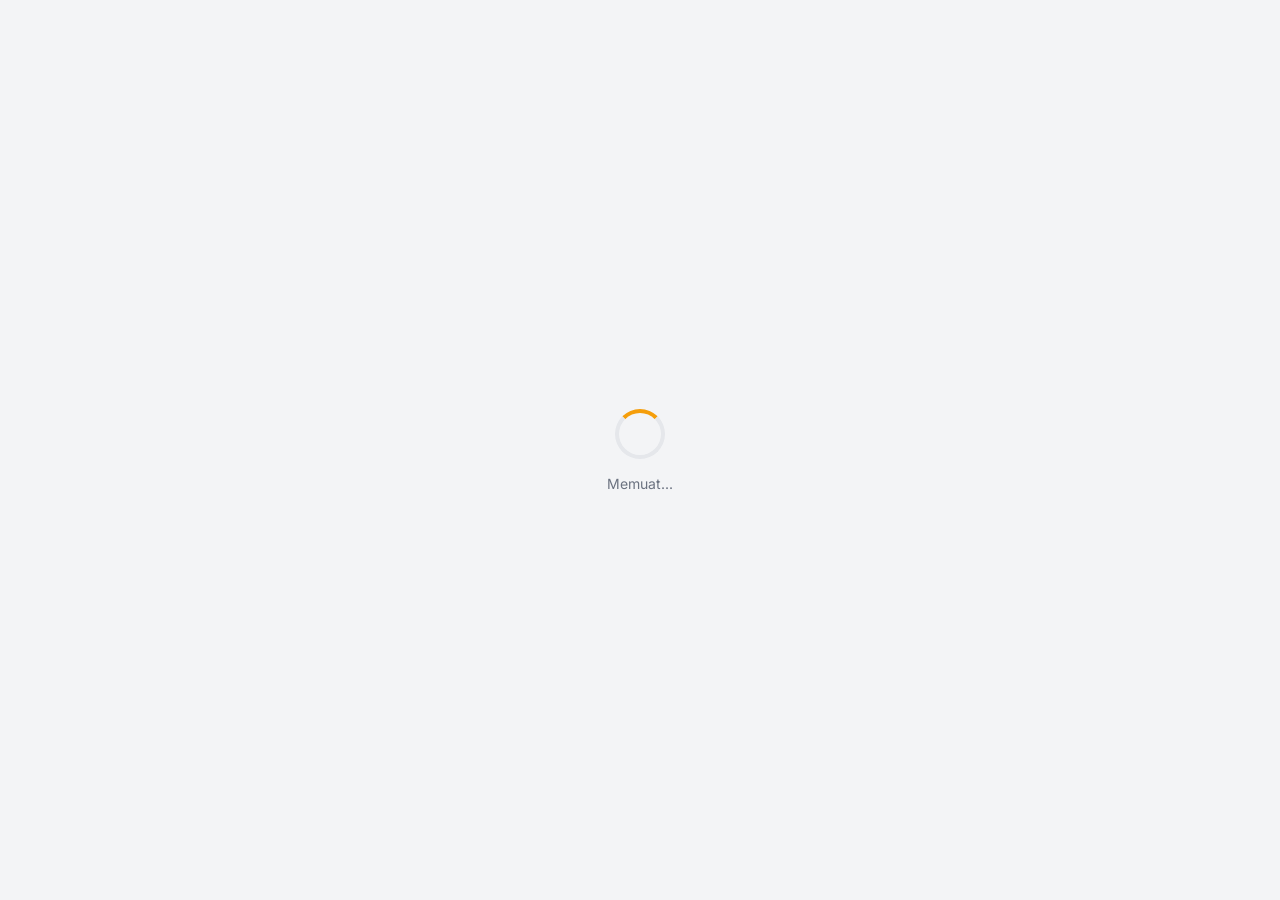
==== commit 00a819ac: "Update portal RT v2.8" ====
--- a/index.html
+++ b/index.html
@@ -2,303 +2,15 @@
 <html lang="id">
 <head>
 <meta charset="utf-8">
-<meta name="viewport" content="width=device-width, initial-scale=1.0, maximum-scale=5.0">
+<meta name="viewport" content="width=device-width, initial-scale=1.0">
 <meta name="theme-color" content="#F59E0B">
 <title>Portal Saung Kebun RT 11 RW 44</title>
 <link href="https://fonts.googleapis.com/css2?family=Inter:wght@400;500;600;700;800&display=swap" rel="stylesheet">
-<style>
-/* ===================== RESET & BASE ===================== */
-*{margin:0;padding:0;box-sizing:border-box;-webkit-tap-highlight-color:transparent}
-:root{
-  --orange:#F59E0B;--orange-d:#D97706;--orange-dd:#B45309;
-  --ink:#1F2937;--ink2:#374151;--muted:#6B7280;--muted2:#9CA3AF;
-  --line:#E5E7EB;--line2:#F3F4F6;--bg:#F3F4F6;--card:#fff;
-  --green:#10B981;--red:#EF4444;--blue:#3B82F6;
-}
-body{font-family:'Inter',-apple-system,BlinkMacSystemFont,sans-serif;background:var(--bg);color:var(--ink);min-height:100vh;overflow-x:hidden;-webkit-font-smoothing:antialiased}
-button{font-family:inherit}
-::-webkit-scrollbar{width:8px;height:8px}::-webkit-scrollbar-thumb{background:#CBD5E1;border-radius:8px}
-
-/* ===================== LOGIN ===================== */
-.login-page{min-height:100vh;display:flex;align-items:center;justify-content:center;background:linear-gradient(135deg,#F59E0B 0%,#D97706 100%);padding:20px;position:relative;overflow:hidden}
-.login-page::before{content:"";position:absolute;inset:-50%;background:radial-gradient(circle,rgba(255,255,255,.12) 1px,transparent 1px);background-size:42px 42px;animation:gridmove 18s linear infinite}
-@keyframes gridmove{to{transform:translate(42px,42px)}}
-.login-container{position:relative;z-index:1;background:#fff;border-radius:24px;padding:36px 32px;max-width:420px;width:100%;box-shadow:0 25px 60px rgba(0,0,0,.28);animation:pop .5s ease}
-@keyframes pop{from{opacity:0;transform:translateY(24px) scale(.98)}to{opacity:1;transform:none}}
-.login-logo{width:84px;height:84px;background:linear-gradient(135deg,var(--orange),var(--orange-d));border-radius:22px;display:flex;align-items:center;justify-content:center;margin:0 auto 18px;font-size:42px;box-shadow:0 16px 30px rgba(217,119,6,.4)}
-.login-header{text-align:center;margin-bottom:26px}
-.login-header h1{font-size:25px;font-weight:800;letter-spacing:-.5px}
-.login-header p{color:var(--muted);font-size:14px;margin-top:4px}
-.login-footer{text-align:center;margin-top:20px;padding-top:18px;border-top:1px solid var(--line);font-size:12px;color:var(--muted)}
-.login-footer b{color:var(--orange-d)}
-
-/* ===================== FORM & BUTTON ===================== */
-.form-group{margin-bottom:15px}
-.form-group label{display:block;font-size:11.5px;font-weight:700;color:var(--ink2);margin-bottom:6px;text-transform:uppercase;letter-spacing:.5px}
-.form-group select,.form-group input,.form-group textarea{width:100%;padding:13px 15px;border:2px solid var(--line);border-radius:12px;font-size:15px;font-family:inherit;background:#fff;color:var(--ink);transition:border-color .2s,box-shadow .2s}
-.form-group textarea{resize:vertical;min-height:60px}
-.form-group select:focus,.form-group input:focus,.form-group textarea:focus{outline:none;border-color:var(--orange);box-shadow:0 0 0 3px rgba(245,158,11,.15)}
-.form-row{display:grid;grid-template-columns:1fr 1fr;gap:12px}
-.pin-row{display:flex;gap:8px}
-.pin-row input{flex:1}
-.pin-reset{white-space:nowrap;padding:0 14px;border:2px solid var(--line);border-radius:12px;background:#F9FAFB;color:var(--orange-d);font-weight:700;font-size:12px;cursor:pointer}
-.pin-reset:hover{background:#FEF3C7}
-.pin-hint{font-size:11px;color:var(--muted);margin-top:6px;display:flex;align-items:center;gap:5px}
-.check-label{display:flex;align-items:center;gap:9px;text-transform:none!important;font-size:14px!important;font-weight:500!important;color:var(--ink2)!important;cursor:pointer;letter-spacing:0!important}
-.check-label input{width:18px;height:18px;accent-color:var(--orange)}
-.btn{padding:13px 20px;border:none;border-radius:12px;font-weight:700;font-size:15px;cursor:pointer;transition:transform .15s,box-shadow .2s,background .2s;display:inline-flex;align-items:center;justify-content:center;gap:8px}
-.btn:active{transform:scale(.98)}
-.btn-primary{background:linear-gradient(135deg,var(--orange),var(--orange-d));color:#fff;box-shadow:0 8px 18px rgba(217,119,6,.3)}
-.btn-primary:hover{box-shadow:0 12px 24px rgba(217,119,6,.4)}
-.btn-danger{background:var(--red);color:#fff}
-.btn-secondary{background:var(--line2);color:var(--ink2)}
-.btn-success{background:var(--green);color:#fff}
-.btn-warning{background:var(--orange);color:#fff}
-.btn-info{background:var(--blue);color:#fff}
-.btn-sm{padding:8px 14px;font-size:12.5px;border-radius:10px}
-.btn-block{width:100%}
-
-/* ===================== APP SHELL ===================== */
-.app{max-width:100%;margin:0 auto;background:var(--bg);min-height:100vh;position:relative}
-.header{background:linear-gradient(135deg,var(--orange) 0%,var(--orange-d) 55%,var(--orange-dd) 100%);color:#fff;padding:22px 24px;position:relative;overflow:hidden}
-.header::before{content:"";position:absolute;top:-60px;right:-40px;width:220px;height:220px;border-radius:50%;background:rgba(255,255,255,.1)}
-.header::after{content:"";position:absolute;bottom:-70px;left:30%;width:160px;height:160px;border-radius:50%;background:rgba(255,255,255,.06)}
-.header-top{display:flex;justify-content:space-between;align-items:flex-start;position:relative;z-index:1;gap:12px}
-.header .role{font-size:24px;font-weight:800;letter-spacing:-.5px}
-.header .uname{font-size:13px;opacity:.95;font-weight:600;margin-top:2px}
-.header .location{font-size:12.5px;opacity:.88;margin-top:3px;font-weight:500}
-.notif-btn{width:46px;height:46px;background:rgba(255,255,255,.22);backdrop-filter:blur(10px);border-radius:13px;display:flex;align-items:center;justify-content:center;font-size:22px;border:none;cursor:pointer;position:relative;flex-shrink:0;transition:background .2s}
-.notif-btn:hover{background:rgba(255,255,255,.32)}
-.notif-btn .badge{position:absolute;top:-5px;right:-5px;min-width:20px;height:20px;padding:0 5px;background:var(--red);border-radius:50%;font-size:11px;font-weight:700;display:flex;align-items:center;justify-content:center;border:2px solid var(--orange);color:#fff}
-
-/* ===================== SIDEBAR (desktop) ===================== */
-.sidebar{display:none;background:#fff;border-right:1px solid var(--line);padding:18px 0;position:fixed;left:0;top:0;bottom:0;width:248px;z-index:50;overflow-y:auto}
-.sidebar-header{padding:0 20px 16px;border-bottom:1px solid var(--line);margin-bottom:14px}
-.sidebar-header h2{font-size:18px;font-weight:800}
-.sidebar-header p{font-size:12px;color:var(--muted);margin-top:3px}
-.sidebar-menu{display:flex;flex-direction:column;gap:2px;padding:0 8px}
-.sidebar-item{display:flex;align-items:center;gap:12px;padding:11px 14px;cursor:pointer;border-radius:10px;color:var(--muted);font-weight:600;font-size:14px;transition:all .15s}
-.sidebar-item:hover{background:#F9FAFB;color:var(--ink)}
-.sidebar-item.active{background:#FEF3C7;color:var(--orange-d)}
-.sidebar-item .icon{font-size:19px;width:22px;text-align:center}
-.sidebar-item .cnt{margin-left:auto;font-size:10px;font-weight:700;background:var(--red);color:#fff;padding:1px 7px;border-radius:10px}
-
-/* ===================== CONTENT & CARD ===================== */
-.content{padding:0 16px 110px;position:relative;z-index:2;max-width:1240px;margin:0 auto}
-.content.pull{margin-top:-22px}
-.card{background:var(--card);border-radius:20px;padding:20px;margin-bottom:16px;box-shadow:0 4px 14px rgba(0,0,0,.05);border:1px solid #EEF0F3}
-.card-header{display:flex;justify-content:space-between;align-items:center;margin-bottom:16px;flex-wrap:wrap;gap:10px}
-.card-header h3{font-size:17px;font-weight:700;display:flex;align-items:center;gap:9px}
-.card-header .link{font-size:13px;color:var(--orange-d);font-weight:700;cursor:pointer}
-.card-header .link:hover{text-decoration:underline}
-.section-title{font-size:15px;font-weight:800;color:var(--ink);margin:6px 0 12px;display:flex;align-items:center;gap:8px}
-.section-title::before{content:"";width:4px;height:18px;background:linear-gradient(180deg,var(--orange),var(--orange-d));border-radius:3px}
-
-/* ===================== SEARCH / FILTER / ACTIONS ===================== */
-.search-box{position:relative;margin-bottom:14px}
-.search-box input{width:100%;padding:12px 16px 12px 44px;border:2px solid var(--line);border-radius:12px;font-size:14px;font-family:inherit}
-.search-box input:focus{outline:none;border-color:var(--orange)}
-.search-box .si{position:absolute;left:15px;top:50%;transform:translateY(-50%);font-size:17px;opacity:.5}
-.filter-row{display:flex;gap:8px;margin-bottom:14px;flex-wrap:wrap}
-.filter-row select{flex:1;min-width:140px;padding:11px 12px;border:2px solid var(--line);border-radius:11px;font-size:13px;font-family:inherit;background:#fff}
-.action-row{display:flex;gap:8px;margin-bottom:18px;flex-wrap:wrap}
-.action-btn{flex:1;min-width:110px;padding:12px;border:none;border-radius:11px;font-weight:700;font-size:13px;cursor:pointer;display:flex;align-items:center;justify-content:center;gap:6px;transition:transform .15s,filter .2s}
-.action-btn:active{transform:scale(.96)}
-.action-btn:hover{filter:brightness(1.05)}
-.action-btn.add{background:linear-gradient(135deg,var(--orange),var(--orange-d));color:#fff}
-.action-btn.reset{background:var(--line2);color:var(--ink2)}
-.action-btn.pdf{background:var(--red);color:#fff}
-
-/* ===================== INFO BOX / BANK ===================== */
-.info-box{background:#FFFBEB;border:1px solid #FDE68A;border-radius:14px;padding:16px;margin-bottom:16px}
-.info-box.blue{background:#EFF6FF;border-color:#BFDBFE}
-.info-box.green{background:#F0FDF4;border-color:#BBF7D0}
-.info-box-header{display:flex;justify-content:space-between;align-items:center;margin-bottom:10px;flex-wrap:wrap;gap:8px}
-.info-box-header h4{font-size:14px;font-weight:700}
-.info-box-header button{background:#fff;border:1px solid #FDE68A;padding:6px 12px;border-radius:8px;font-size:11px;font-weight:700;color:var(--orange-d);cursor:pointer}
-.bank-info{background:#fff;border-radius:11px;padding:12px 14px;margin-bottom:8px;border:1px solid #FDE68A}
-.bank-info .bn{font-size:12px;color:var(--muted);margin-bottom:3px}
-.bank-info .acc{font-size:17px;font-weight:800;color:var(--ink);font-family:'Courier New',monospace;letter-spacing:.5px}
-.bank-info .an{font-size:12px;color:var(--muted);margin-top:3px}
-.info-box .note{font-size:11.5px;color:var(--muted);margin-top:8px;line-height:1.5}
-
-/* ===================== FINANCE GRID ===================== */
-.finance-grid{display:grid;grid-template-columns:repeat(3,1fr);gap:12px}
-.finance-item{padding:15px;border-radius:14px;border:1px solid transparent}
-.finance-item.green{background:#F0FDF4;border-color:#DCFCE7}
-.finance-item.blue{background:#EFF6FF;border-color:#DBEAFE}
-.finance-item.orange{background:#FFF7ED;border-color:#FFEDD5}
-.finance-item.red{background:#FEF2F2;border-color:#FEE2E2}
-.finance-item.purple{background:#F5F3FF;border-color:#EDE9FE}
-.finance-item .label{font-size:11px;color:var(--muted);font-weight:700;margin-bottom:5px;text-transform:uppercase;letter-spacing:.4px}
-.finance-item .value{font-size:17px;font-weight:800;color:var(--ink);letter-spacing:-.3px}
-.finance-item .trend{font-size:10.5px;font-weight:700;margin-top:4px;display:flex;align-items:center;gap:3px}
-.finance-item .trend.up{color:var(--green)}
-.finance-item .trend.down{color:var(--red)}
-.finance-item .icon-box{width:34px;height:34px;border-radius:10px;display:flex;align-items:center;justify-content:center;font-size:17px;margin-top:10px;background:rgba(255,255,255,.7)}
-
-/* ===================== MENU GRID ===================== */
-.menu-grid{display:grid;grid-template-columns:repeat(4,1fr);gap:12px;margin-bottom:8px}
-.menu-item{display:flex;flex-direction:column;align-items:center;gap:9px;cursor:pointer;transition:transform .15s;padding:6px 2px}
-.menu-item:active{transform:scale(.94)}
-.menu-icon{width:62px;height:62px;border-radius:20px;display:flex;align-items:center;justify-content:center;font-size:30px;box-shadow:0 6px 14px rgba(0,0,0,.07);transition:transform .2s,box-shadow .2s}
-.menu-item:hover .menu-icon{transform:translateY(-4px);box-shadow:0 12px 22px rgba(0,0,0,.12)}
-.mi-blue{background:linear-gradient(135deg,#DBEAFE,#BFDBFE)}
-.mi-green{background:linear-gradient(135deg,#D1FAE5,#A7F3D0)}
-.mi-orange{background:linear-gradient(135deg,#FED7AA,#FDBA74)}
-.mi-purple{background:linear-gradient(135deg,#E9D5FF,#D8B4FE)}
-.mi-red{background:linear-gradient(135deg,#FEE2E2,#FECACA)}
-.mi-yellow{background:linear-gradient(135deg,#FEF3C7,#FDE68A)}
-.mi-pink{background:linear-gradient(135deg,#FCE7F3,#FBCFE8)}
-.mi-teal{background:linear-gradient(135deg,#CCFBF1,#99F6E4)}
-.mi-indigo{background:linear-gradient(135deg,#E0E7FF,#C7D2FE)}
-.mi-lime{background:linear-gradient(135deg,#ECFCCB,#D9F99D)}
-.menu-item span{font-size:11.5px;color:var(--ink2);font-weight:600;text-align:center}
-
-/* ===================== DATA LIST ITEM ===================== */
-.data-item{display:flex;align-items:center;gap:13px;padding:14px;border:1px solid var(--line);border-radius:14px;margin-bottom:10px;background:#fff;transition:all .18s}
-.data-item:hover{box-shadow:0 6px 16px rgba(0,0,0,.07);border-color:#FCD34D;transform:translateY(-1px)}
-.data-avatar{width:46px;height:46px;border-radius:13px;background:linear-gradient(135deg,var(--orange),var(--orange-d));color:#fff;display:flex;align-items:center;justify-content:center;font-weight:800;font-size:16px;flex-shrink:0}
-.data-info{flex:1;min-width:0}
-.data-info .name{font-size:14.5px;font-weight:700;color:var(--ink);display:flex;align-items:center;gap:6px;flex-wrap:wrap}
-.data-info .detail{font-size:12px;color:var(--muted2);margin-top:2px;line-height:1.5}
-.data-info .detail b{color:var(--ink2);font-weight:600}
-.data-actions{display:flex;gap:6px;flex-shrink:0;align-items:center}
-.data-actions button{padding:7px 11px;border:none;border-radius:9px;cursor:pointer;font-size:13px;font-weight:700;transition:all .15s}
-.btn-edit{background:#DBEAFE;color:#2563EB}
-.btn-edit:hover{background:#BFDBFE}
-.btn-del{background:#FEE2E2;color:#DC2626}
-.btn-del:hover{background:#FECACA}
-.pin-tag{font-size:9.5px;color:var(--green);font-weight:800;background:#D1FAE5;padding:2px 7px;border-radius:8px;letter-spacing:.3px}
-
-/* ===================== BADGE ===================== */
-.badge{display:inline-flex;align-items:center;gap:4px;padding:4px 10px;border-radius:20px;font-size:11px;font-weight:700;white-space:nowrap}
-.b-green{background:#D1FAE5;color:#065F46}
-.b-yellow{background:#FEF3C7;color:#92400E}
-.b-red{background:#FEE2E2;color:#991B1B}
-.b-blue{background:#DBEAFE;color:#1E40AF}
-.b-gray{background:#F1F5F9;color:#475569}
-.b-purple{background:#EDE9FE;color:#5B21B6}
-
-/* ===================== MUTASI / ROW ===================== */
-.row-item{display:flex;justify-content:space-between;align-items:center;gap:12px;padding:13px 0;border-bottom:1px solid var(--line2)}
-.row-item:last-child{border-bottom:none}
-.row-item .ri-left{min-width:0;flex:1}
-.row-item .ri-title{font-size:14px;font-weight:600;color:var(--ink);display:flex;align-items:center;gap:8px;flex-wrap:wrap}
-.row-item .ri-meta{font-size:12px;color:var(--muted2);margin-top:2px}
-.row-item .ri-amt{font-weight:800;font-size:14.5px;white-space:nowrap}
-.amt-in{color:var(--green)}.amt-out{color:var(--red)}
-.row-item .ri-actions{display:flex;gap:5px}
-.row-item .ri-actions button{padding:5px 8px;border:none;border-radius:8px;cursor:pointer;font-size:12px;background:var(--line2);color:var(--ink2)}
-.row-item .ri-actions button:hover{background:#E2E8F0}
-
-/* ===================== VOTING ===================== */
-.voting-item{padding:18px;border:1px solid var(--line);border-radius:16px;margin-bottom:14px;background:#fff}
-.voting-item h4{font-size:15.5px;font-weight:800;color:var(--ink);margin-bottom:4px;line-height:1.4}
-.voting-meta{font-size:12px;color:var(--muted2);margin-bottom:14px}
-.voting-option{padding:11px 14px;background:#F9FAFB;border:2px solid var(--line);border-radius:11px;margin-bottom:7px;cursor:pointer;transition:all .18s;display:flex;justify-content:space-between;align-items:center;gap:10px}
-.voting-option:hover{border-color:var(--orange);background:#FFFBEB}
-.voting-option .ot{font-size:13.5px;font-weight:600;color:var(--ink)}
-.voting-option .ov{font-size:12px;color:var(--muted);font-weight:700;white-space:nowrap}
-.vbar{height:7px;background:#E5E7EB;border-radius:4px;overflow:hidden;margin:0 0 9px}
-.vbar>div{height:100%;background:linear-gradient(90deg,var(--orange),var(--orange-d));border-radius:4px;transition:width .6s ease}
-.voting-foot{display:flex;align-items:center;gap:10px;margin-top:12px;padding-top:12px;border-top:1px solid var(--line2);font-size:12px;color:var(--muted);flex-wrap:wrap}
-.voting-foot .sp{margin-left:auto;display:flex;gap:6px}
-
-/* ===================== PROGRESS ===================== */
-.progress{height:9px;background:#E5E7EB;border-radius:5px;overflow:hidden;margin-top:10px}
-.progress>div{height:100%;background:linear-gradient(90deg,var(--green),#059669);border-radius:5px;transition:width .8s ease}
-
-/* ===================== EMPTY ===================== */
-.empty{text-align:center;padding:46px 20px;color:var(--muted2)}
-.empty-icon{font-size:50px;margin-bottom:12px;opacity:.45}
-.empty p{font-size:14px;font-weight:500}
-
-/* ===================== PAGES / TABS HIDE-SHOW ===================== */
-.page { display: none; animation: fadeIn 0.3s ease; }
-.page.active { display: block; }
-@keyframes fadeIn { from { opacity: 0; transform: translateY(8px); } to { opacity: 1; transform: none; } }
-
-/* ===================== BOTTOM NAV (mobile) ===================== */
-.bottom-nav{position:fixed;bottom:0;left:0;right:0;background:#fff;border-top:1px solid var(--line);display:grid;grid-template-columns:repeat(5,1fr);padding:9px 0 calc(9px + env(safe-area-inset-bottom));z-index:100;box-shadow:0 -4px 16px rgba(0,0,0,.06)}
-.bottom-nav button{background:none;border:none;padding:7px 4px;cursor:pointer;color:var(--muted2);font-size:10px;font-weight:700;display:flex;flex-direction:column;align-items:center;gap:4px;transition:color .15s}
-.bottom-nav button.active{color:var(--orange-d)}
-.bottom-nav button .ni{font-size:22px;transition:transform .15s}
-.bottom-nav button.active .ni{transform:translateY(-2px) scale(1.1)}
-
-/* ===================== TOAST / INDICATOR / LOADING ===================== */
-.toast{position:fixed;top:22px;left:50%;transform:translateX(-50%) translateY(-130px);background:var(--green);color:#fff;padding:14px 24px;border-radius:13px;font-size:14px;font-weight:700;z-index:4000;opacity:0;transition:all .4s cubic-bezier(.2,.8,.2,1);box-shadow:0 14px 30px rgba(0,0,0,.22);max-width:90vw;text-align:center}
-.toast.show{opacity:1;transform:translateX(-50%) translateY(0)}
-.toast.error{background:var(--red)}.toast.info{background:var(--blue)}
-.update-indicator{position:fixed;top:84px;right:20px;background:var(--green);color:#fff;padding:10px 16px;border-radius:12px;font-size:12px;font-weight:700;z-index:3000;opacity:0;transform:translateX(120px);transition:all .4s;box-shadow:0 10px 24px rgba(0,0,0,.2);display:flex;align-items:center;gap:7px}
-.update-indicator.show{opacity:1;transform:translateX(0)}
-.loading{position:fixed;inset:0;background:var(--bg);display:flex;align-items:center;justify-content:center;z-index:5000;flex-direction:column}
-.spinner{width:50px;height:50px;border:4px solid var(--line);border-top-color:var(--orange);border-radius:50%;animation:spin .9s linear infinite}
-@keyframes spin{to{transform:rotate(360deg)}}
-.loading p{margin-top:16px;color:var(--muted);font-size:14px;font-weight:500}
-
-/* ===================== MODAL ===================== */
-.modal{position:fixed;inset:0;background:rgba(15,23,42,.55);backdrop-filter:blur(6px);display:none;align-items:center;justify-content:center;z-index:1000;padding:18px}
-.modal.active{display:flex}
-.modal-content{background:#fff;border-radius:24px;padding:24px;max-width:520px;width:100%;max-height:88vh;overflow-y:auto;animation:mslide .3s ease;box-shadow:0 30px 60px rgba(0,0,0,.3)}
-@keyframes mslide{from{opacity:0;transform:translateY(26px) scale(.98)}to{opacity:1;transform:none}}
-.modal-header{display:flex;justify-content:space-between;align-items:center;margin-bottom:18px}
-.modal-header h3{font-size:18px;font-weight:800}
-.modal-close{background:var(--line2);border:none;width:34px;height:34px;border-radius:50%;cursor:pointer;font-size:17px;color:var(--ink2);flex-shrink:0}
-.modal-close:hover{background:#E2E8F0}
-.lightbox{position:fixed;inset:0;background:rgba(0,0,0,.92);display:none;align-items:center;justify-content:center;z-index:6000;padding:20px}
-.lightbox.active{display:flex}
-.lightbox img{max-width:100%;max-height:88vh;border-radius:14px;box-shadow:0 20px 50px rgba(0,0,0,.5)}
-.lightbox .lb-close{position:absolute;top:18px;right:18px;background:#fff;border:none;padding:10px 18px;border-radius:10px;cursor:pointer;font-weight:800;font-size:14px}
-
-/* ===================== RESPONSIVE ===================== */
-@media(min-width:768px){
-  .content{padding:0 26px 110px}
-  .menu-grid{gap:16px}
-  .finance-grid{gap:16px}
-  .card{padding:24px}
-  .header .role{font-size:27px}
-}
-@media(min-width:1024px){
-  .app{display:grid;grid-template-columns:248px 1fr;align-items:start}
-  .sidebar{display:block}
-  .header{grid-column:2}
-  .content{grid-column:2;padding:26px 32px 40px;margin-top:0}
-  .content.pull{margin-top:0}
-  .bottom-nav{display:none}
-  .menu-grid{grid-template-columns:repeat(5,1fr)}
-}
-@media(min-width:1400px){.content{max-width:1320px}}
-@media(max-width:1023px){
-  .sidebar{display:none}
-  .bottom-nav{display:grid}
-  .finance-grid{grid-template-columns:1fr 1fr}
-  .menu-grid{grid-template-columns:repeat(4,1fr)}
-}
-@media(max-width:560px){
-  .finance-grid{grid-template-columns:1fr}
-  .menu-grid{grid-template-columns:repeat(3,1fr)}
-  .form-row{grid-template-columns:1fr}
-  .header .role{font-size:21px}
-  .login-container{padding:30px 22px}
-}
-
-/* ===================== PRINT ===================== */
-@media print{
-  .sidebar,.bottom-nav,.notif-btn,.action-row,.filter-row,.search-box,.info-box,.data-actions,.ri-actions,.no-print,.update-indicator,.toast{display:none!important}
-  body,.app,.content{background:#fff!important}
-  .header{background:#fff!important;color:#000!important;padding:0 0 12px!important;border-bottom:2px solid #000}
-  .header::before,.header::after{display:none}
-  .card{box-shadow:none!important;border:1px solid #ddd!important;break-inside:avoid}
-  .content{padding:0!important;max-width:100%!important}
-  .print-head{display:block!important;text-align:center;margin-bottom:14px}
-}
-.print-head{display:none}
-</style>
+<link rel="stylesheet" href="css/style.css">
 </head>
 <body>
 
-<!-- ===================== LOGIN ===================== -->
+<!-- LOGIN PAGE -->
 <div class="login-page" id="loginPage">
   <div class="login-container">
     <div class="login-logo">🏘️</div>
@@ -312,28 +24,28 @@
     </div>
     <div class="form-group">
       <label>🔐 PIN (4 digit)</label>
-      <input type="password" id="loginPin" placeholder="Masukkan PIN Anda" maxlength="4" inputmode="numeric" oninput="this.value=this.value.replace(/[^0-9]/g,'')">
+      <input type="password" id="loginPin" placeholder="Masukkan PIN Anda" maxlength="4" inputmode="numeric">
     </div>
     <div class="form-group">
-      <label class="check-label"><input type="checkbox" id="rememberMe" checked> Ingat saya (auto‑login 7 hari)</label>
+      <label class="check-label">
+        <input type="checkbox" id="rememberMe" checked>
+        Ingat saya (auto-login 7 hari)
+      </label>
     </div>
     <button class="btn btn-primary btn-block" onclick="doLogin()">🔓 Masuk ke Portal</button>
-    <button class="btn btn-danger btn-block" style="margin-top:10px" onclick="resetData()">🔄 Reset Data ke Default</button>
-    <button class="btn btn-secondary btn-block" style="margin-top:10px" onclick="showHelp()">❓ Bantuan Login</button>
-    <div class="login-footer">💡 PIN default semua warga: <b>1234</b> · bisa diubah di menu <b>Akun</b></div>
+    <button class="btn btn-danger btn-block" style="margin-top:10px" onclick="resetData()">🔄 Reset Data</button>
+    <button class="btn btn-secondary btn-block" style="margin-top:10px" onclick="showHelp()"> Bantuan</button>
+    <div class="login-footer">💡 PIN default: <b>1234</b></div>
   </div>
 </div>
 
-<!-- ===================== APP ===================== -->
+<!-- APP -->
 <div class="app" id="app" style="display:none">
-
-  <!-- SIDEBAR -->
   <div class="sidebar">
-    <div class="sidebar-header"><h2>🏘️️ Saung Kebun</h2><p>RT 11 / RW 44</p></div>
+    <div class="sidebar-header"><h2>️ Saung Kebun</h2><p>RT 11 / RW 44</p></div>
     <div class="sidebar-menu" id="sidebarMenu"></div>
   </div>
 
-  <!-- HEADER -->
   <div class="header">
     <div class="header-top">
       <div>
@@ -341,1318 +53,262 @@
         <div class="uname" id="headerName">—</div>
         <div class="location">📍 Saung Kebun · RT 11 / RW 44</div>
       </div>
-      <button class="notif-btn no-print" onclick="showNotif()">🔔<span class="badge" id="notifBadge">0</span></button>
+      <button class="notif-btn" onclick="showNotif()"><span class="badge" id="notifBadge">0</span></button>
     </div>
   </div>
 
-  <!-- CONTENT -->
   <div class="content pull" id="content">
-
-    <!-- ===== BERANDA ===== -->
+    <!-- BERANDA -->
     <div class="page active" id="pageHome">
-      <div class="print-head"><h2>LAPORAN RINGKASAN — RT 11 / RW 44 SAUNG KEBUN</h2><p id="printDate"></p></div>
-
       <div class="card" id="annCard">
         <div style="display:flex;justify-content:space-between;align-items:flex-start;gap:14px">
-          <div style="flex:1;min-width:0">
-            <span class="badge b-yellow" id="annCategory" style="margin-bottom:12px">Pengumuman</span>
-            <h2 style="font-size:20px;font-weight:800;margin:10px 0 10px" id="annTitle">—</h2>
-            <p style="font-size:14px;color:var(--muted);line-height:1.6;margin-bottom:14px" id="annDesc">—</p>
-            <div style="font-size:12px;color:var(--muted2);font-weight:600" id="annDate">—</div>
-          </div>
-          <div style="font-size:54px;opacity:.18;flex-shrink:0">📢</div>
-        </div>
-        <div style="display:flex;justify-content:space-between;align-items:center;margin-top:16px;padding-top:14px;border-top:1px solid var(--line2)">
+          <div style="flex:1">
+            <span class="badge b-yellow" id="annCategory">Pengumuman</span>
+            <h2 style="font-size:20px;font-weight:800;margin:10px 0" id="annTitle">—</h2>
+            <p style="font-size:14px;color:#6B7280;line-height:1.6;margin-bottom:14px" id="annDesc">—</p>
+            <div style="font-size:12px;color:#9CA3AF" id="annDate">—</div>
+          </div>
+          <div style="font-size:54px;opacity:.18">📢</div>
+        </div>
+        <div style="display:flex;justify-content:space-between;align-items:center;margin-top:16px;padding-top:14px;border-top:1px solid #F3F4F6">
           <div style="display:flex;gap:6px" id="annDots"></div>
-          <button class="btn btn-sm btn-warning no-print" onclick="showAnnouncementDetail()">Lihat Detail →</button>
-        </div>
-      </div>
-
-      <div class="card">
-        <div class="card-header"><h3>💰 Ringkasan Keuangan</h3><span class="link no-print" onclick="showPage('keuangan')">Lihat Laporan →</span></div>
+          <button class="btn btn-sm btn-warning" onclick="showAnnouncementDetail()">Lihat Detail →</button>
+        </div>
+      </div>
+
+      <div class="card">
+        <div class="card-header"><h3>💰 Ringkasan Keuangan</h3><span class="link" onclick="showPage('keuangan')">Laporan →</span></div>
         <div class="finance-grid">
-          <div class="finance-item green"><div class="label">Saldo Kas</div><div class="value" id="hSaldo">Rp 0</div><div class="trend up">▲ dana tersedia</div><div class="icon-box">💵</div></div>
-          <div class="finance-item blue"><div class="label">Pemasukan</div><div class="value" id="hMasuk">Rp 0</div><div class="trend up">▲ total masuk</div><div class="icon-box">⬆️</div></div>
-          <div class="finance-item orange"><div class="label">Pengeluaran</div><div class="value" id="hKeluar">Rp 0</div><div class="trend down">▼ total keluar</div><div class="icon-box">⬇️</div></div>
-        </div>
-      </div>
-
-      <div class="card">
-        <div class="card-header"><h3>📊 Statistik Warga</h3></div>
+          <div class="finance-item green"><div class="label">Saldo Kas</div><div class="value" id="hSaldo">Rp 0</div><div class="icon-box">💵</div></div>
+          <div class="finance-item blue"><div class="label">Pemasukan</div><div class="value" id="hMasuk">Rp 0</div><div class="icon-box">️</div></div>
+          <div class="finance-item orange"><div class="label">Pengeluaran</div><div class="value" id="hKeluar">Rp 0</div><div class="icon-box">⬇️</div></div>
+        </div>
+      </div>
+
+      <div class="card">
+        <div class="card-header"><h3>📊 Statistik</h3></div>
         <div class="finance-grid">
           <div class="finance-item purple"><div class="label">Total Warga</div><div class="value" id="hWarga">0</div><div class="icon-box">👥</div></div>
-          <div class="finance-item green"><div class="label">Iuran Lunas (bln ini)</div><div class="value" id="hIuran">0/0</div><div class="icon-box">✅</div></div>
-          <div class="finance-item red"><div class="label">Pengaduan Aktif</div><div class="value" id="hLapor">0</div><div class="icon-box">🚨</div></div>
+          <div class="finance-item green"><div class="label">Iuran Lunas</div><div class="value" id="hIuran">0/0</div><div class="icon-box">✅</div></div>
+          <div class="finance-item red"><div class="label">Pengaduan</div><div class="value" id="hLapor">0</div><div class="icon-box">🚨</div></div>
         </div>
         <div style="margin-top:14px">
-          <div style="display:flex;justify-content:space-between;font-size:12px;font-weight:700;color:var(--ink2);margin-bottom:6px"><span>Progress Iuran Bulan Ini</span><span id="hIuranPct">0%</span></div>
+          <div style="display:flex;justify-content:space-between;font-size:12px;font-weight:700;margin-bottom:6px">
+            <span>Progress Iuran</span><span id="hIuranPct">0%</span>
+          </div>
           <div class="progress"><div id="hIuranBar" style="width:0%"></div></div>
         </div>
       </div>
 
       <div class="section-title">Menu Cepat</div>
-      <div class="menu-grid no-print" id="homeMenu"></div>
-    </div>
-
-    <!-- ===== WARGA ===== -->
+      <div class="menu-grid" id="homeMenu"></div>
+    </div>
+
+    <!-- WARGA -->
     <div class="page" id="pageWarga">
       <div class="card">
         <div class="card-header">
-            <h3>👥 Data Warga <span class="badge b-blue" id="wargaCount">0</span></h3>
-            <button id="btnTambahWarga" class="btn btn-sm btn-primary no-print" onclick="showWargaForm()">＋ Tambah Warga</button>
-        </div>
-        <div class="search-box no-print"><span class="si">🔍</span><input type="text" id="searchWarga" placeholder="Cari nama, blok, jabatan, atau pekerjaan..." oninput="renderWargaList()"></div>
+          <h3>👥 Data Warga <span class="badge b-blue" id="wargaCount">0</span></h3>
+          <button class="btn btn-sm btn-primary" onclick="showWargaForm()">＋ Tambah</button>
+        </div>
+        <div class="search-box"><span class="si">🔍</span><input type="text" id="searchWarga" placeholder="Cari nama, blok, jabatan..." oninput="renderWargaList()"></div>
         <div id="wargaList"></div>
       </div>
     </div>
 
-    <!-- ===== IURAN ===== -->
+    <!-- IURAN -->
     <div class="page" id="pageIuran">
       <div class="card">
-        <div class="card-header">
-            <h3>✅ Iuran Warga</h3>
-            <button id="btnUbahIuran" class="btn btn-sm btn-secondary no-print" onclick="ubahNominalIuran()">✏️ Ubah Nominal</button>
-        </div>
+        <div class="card-header"><h3>✅ Iuran Warga</h3></div>
         <div class="info-box green">
-          <div class="info-box-header"><h4>💡 Cara Pakai</h4></div>
-          <p class="note">Pilih bulan, lalu tekan <b>Tandai Lunas</b> pada warga yang sudah membayar. Status ini <b>terpisah</b> dari pencatatan uang di menu <b>Keuangan</b>/<b>Setoran</b> agar tidak terjadi pencatatan ganda. Nominal iuran: <b id="iuranNominalLabel">Rp 50.000</b>.</p>
-        </div>
-        <div class="filter-row no-print"><select id="iuranBulan" onchange="renderIuranList()"></select></div>
+          <div class="info-box-header">
+            <h4>💡 Info Iuran</h4>
+            <button onclick="showPage('setoran')"> Setor</button>
+          </div>
+          <p class="note">Nominal: <b id="iuranNominalLabel">Rp 50.000</b>/bulan</p>
+        </div>
         <div id="iuranList"></div>
       </div>
     </div>
 
-    <!-- ===== KEUANGAN ===== -->
+    <!-- KEUANGAN -->
     <div class="page" id="pageKeuangan">
       <div class="card">
-        <div class="print-head"><h2>LAPORAN KEUANGAN — RT 11 / RW 44</h2></div>
         <div class="card-header"><h3>💰 Keuangan</h3></div>
-        <div class="filter-row no-print">
+        <div class="filter-row">
           <select id="filterBulan" onchange="applyFilter()"></select>
-          <select id="filterPeriode" onchange="applyFilter()"><option value="bulan">Per Bulan</option><option value="semua">Semua Waktu</option></select>
-        </div>
-        <div class="action-row no-print">
-          <button id="btnTambahKeuangan" class="action-btn add" onclick="showTambahTransaksi()">＋ Tambah Transaksi</button>
-          <button class="action-btn reset" onclick="resetFilter()">🔄 Reset Filter</button>
-          <button class="action-btn pdf" onclick="window.print()">📄 Cetak / PDF</button>
-        </div>
-        <div class="info-box no-print">
-          <div class="info-box-header"><h4>💳 Informasi Rekening Kas RT</h4><button onclick="salinRekening()">📋 Salin Rekening</button></div>
-          <div class="bank-info"><div class="bn" id="bankName">Bank Mandiri</div><div class="acc" id="bankAcc">123-00-456789-0</div><div class="an" id="bankAn">A/N Kas RT 11 Saung Kebun</div></div>
+          <select id="filterPeriode" onchange="applyFilter()">
+            <option value="bulan">Per Bulan</option>
+            <option value="semua">Semua</option>
+          </select>
+        </div>
+        <div class="action-row">
+          <button class="action-btn add" onclick="showTambahTransaksi()">＋ Tambah</button>
+          <button class="action-btn reset" onclick="resetFilter()">🔄 Reset</button>
+          <button class="action-btn pdf" onclick="window.print()"> PDF</button>
+        </div>
+        <div class="info-box">
+          <div class="info-box-header">
+            <h4>💳 Rekening Iuran</h4>
+            <button onclick="salinRekening()">📋 Salin</button>
+          </div>
+          <div class="bank-info">
+            <div class="bn">Bank Mandiri</div>
+            <div class="acc">123-00-456789-0</div>
+            <div class="an">A/N Kas RT 11 Saung Kebun</div>
+          </div>
         </div>
         <div class="finance-grid">
-          <div class="finance-item green"><div class="label">Saldo Kas</div><div class="value" id="kSaldo">Rp 0</div><div class="icon-box">💵</div></div>
-          <div class="finance-item blue"><div class="label">Pemasukan</div><div class="value" id="kMasuk">Rp 0</div><div class="icon-box">⬆️</div></div>
-          <div class="finance-item orange"><div class="label">Pengeluaran</div><div class="value" id="kKeluar">Rp 0</div><div class="icon-box">⬇️</div></div>
-        </div>
-      </div>
-      <div class="card">
-        <div class="card-header"><h3>📊 Riwayat Mutasi Kas <span class="badge b-gray" id="mutasiCount">0</span></h3></div>
+          <div class="finance-item green"><div class="label">Saldo</div><div class="value" id="kSaldo">Rp 0</div></div>
+          <div class="finance-item blue"><div class="label">Masuk</div><div class="value" id="kMasuk">Rp 0</div></div>
+          <div class="finance-item orange"><div class="label">Keluar</div><div class="value" id="kKeluar">Rp 0</div></div>
+        </div>
+      </div>
+      <div class="card">
+        <div class="card-header"><h3>📊 Mutasi Kas</h3></div>
         <div id="mutasiList"></div>
       </div>
     </div>
 
-    <!-- ===== SETORAN ===== -->
+    <!-- SETORAN -->
     <div class="page" id="pageSetoran">
       <div class="card">
         <div class="card-header"><h3>📤 Setoran Online</h3></div>
-        <div class="info-box no-print">
-          <div class="info-box-header"><h4>💳 Transfer ke Rekening RT</h4><button onclick="salinRekening()">📋 Salin</button></div>
-          <div class="bank-info"><div class="bn" id="bankName2">Bank Mandiri</div><div class="acc" id="bankAcc2">123-00-456789-0</div><div class="an" id="bankAn2">A/N Kas RT 11 Saung Kebun</div></div>
-          <p class="note">Transfer sesuai nominal, lalu unggah bukti di bawah. Bendahara akan memverifikasi.</p>
-        </div>
-        <div class="no-print" style="border:1px dashed var(--line);border-radius:14px;padding:16px;margin-bottom:16px">
-          <div class="section-title" style="margin-top:0">Form Setoran Baru</div>
+        <div class="info-box">
+          <div class="info-box-header"><h4>💳 Transfer</h4><button onclick="salinRekening()"> Salin</button></div>
+          <div class="bank-info">
+            <div class="bn">Bank Mandiri</div>
+            <div class="acc">123-00-456789-0</div>
+            <div class="an">A/N Kas RT 11</div>
+          </div>
+        </div>
+        <div style="border:1px dashed #E5E7EB;border-radius:14px;padding:16px;margin-bottom:16px">
+          <div class="section-title" style="margin-top:0">Form Setoran</div>
           <div class="form-row">
-            <div class="form-group"><label>Bulan Iuran</label><select id="setorBulan"></select></div>
-            <div class="form-group"><label>Nominal (Rp)</label><input type="number" id="setorNominal" value="50000" min="1000" step="1000"></div>
-          </div>
-          <div class="form-row">
-            <div class="form-group"><label>Metode</label><select id="setorMetode"><option>Transfer Bank</option><option>E-Wallet (DANA/OVO/GoPay)</option><option>QRIS</option><option>Tunai ke Bendahara</option></select></div>
-            <div class="form-group"><label>No. Referensi (opsional)</label><input type="text" id="setorRef" placeholder="Contoh: TRX88912"></div>
-          </div>
-          <div class="form-group"><label>📷 Bukti Transfer (maks 1 MB)</label><input type="file" id="setorBukti" accept="image/*" onchange="previewBukti(this)"><div id="buktiPrev" style="margin-top:8px"></div></div>
-          <div class="form-group"><label>Catatan (opsional)</label><textarea id="setorCatatan" rows="2" placeholder="Catatan untuk bendahara..."></textarea></div>
-          <button class="btn btn-primary btn-block" onclick="submitSetoran()">📤 Kirim Setoran</button>
-        </div>
-      </div>
-
-      <div class="card no-print" id="konfirmasiCard" style="display:none">
-        <div class="card-header"><h3>⏳ Perlu Konfirmasi <span class="badge b-yellow" id="pendingCount">0</span></h3></div>
+            <div class="form-group"><label>Bulan</label><select id="setorBulan"></select></div>
+            <div class="form-group"><label>Nominal</label><input type="number" id="setorNominal" value="50000"></div>
+          </div>
+          <div class="form-group"><label>Metode</label>
+            <select id="setorMetode">
+              <option>Transfer Bank</option>
+              <option>E-Wallet</option>
+              <option>QRIS</option>
+              <option>Tunai</option>
+            </select>
+          </div>
+          <div class="form-group">
+            <label>📷 Bukti (multi-foto)</label>
+            <div class="photo-upload-area" onclick="document.getElementById('setorBukti').click()">
+              <div class="upload-icon">📷</div>
+              <div class="upload-text">Klik untuk pilih foto</div>
+              <input type="file" id="setorBukti" accept="image/*" multiple onchange="handleMultiplePhotos(this)">
+            </div>
+            <div class="photo-preview-grid" id="buktiPreviewGrid"></div>
+            <div class="photo-count" id="photoCount">0 foto</div>
+          </div>
+          <div class="form-group"><label>Catatan</label><textarea id="setorCatatan" rows="2"></textarea></div>
+          <button class="btn btn-primary btn-block" onclick="submitSetoran()"> Kirim</button>
+        </div>
+      </div>
+      <div class="card" id="riwayatCard">
+        <div class="card-header"><h3>📋 Riwayat Saya</h3></div>
+        <div class="riwayat-stats">
+          <div class="riwayat-stat green"><div class="rs-val" id="rsLunas">0</div><div class="rs-label">OK</div></div>
+          <div class="riwayat-stat yellow"><div class="rs-val" id="rsPending">0</div><div class="rs-label">Pending</div></div>
+          <div class="riwayat-stat red"><div class="rs-val" id="rsDitolak">0</div><div class="rs-label">Ditolak</div></div>
+        </div>
+        <div id="riwayatList"></div>
+      </div>
+      <div class="card" id="konfirmasiCard" style="display:none">
+        <div class="card-header"><h3> Konfirmasi <span class="badge b-yellow" id="pendingCount">0</span></h3></div>
         <div id="konfirmasiList"></div>
       </div>
-
-      <div class="card">
-        <div class="card-header"><h3>📋 Riwayat Setoran</h3></div>
-        <div id="setoranList"></div>
-      </div>
-    </div>
-
-    <!-- ===== PENGUMUMAN ===== -->
+    </div>
+
+    <!-- PENGUMUMAN -->
     <div class="page" id="pagePengumuman">
       <div class="card">
-        <div class="card-header">
-            <h3>📢 Pengumuman</h3>
-            <button id="btnTambahPengumuman" class="btn btn-sm btn-primary no-print" onclick="showPengumumanForm()">＋ Tambah</button>
-        </div>
+        <div class="card-header"><h3>📢 Pengumuman</h3><button class="btn btn-sm btn-primary" onclick="showPengumumanForm()">＋ Tambah</button></div>
         <div id="pengumumanList"></div>
       </div>
     </div>
 
-    <!-- ===== PENGADUAN ===== -->
+    <!-- PENGADUAN -->
     <div class="page" id="pagePengaduan">
       <div class="card">
-        <div class="card-header">
-            <h3>🚨 Pengaduan Warga</h3>
-            <button class="btn btn-sm btn-primary no-print" onclick="showLaporForm()">＋ Lapor</button>
-        </div>
+        <div class="card-header"><h3>🚨 Pengaduan</h3><button class="btn btn-sm btn-primary" onclick="showLaporForm()">＋ Lapor</button></div>
         <div id="pengaduanList"></div>
       </div>
     </div>
 
-    <!-- ===== RONDA ===== -->
+    <!-- RONDA -->
     <div class="page" id="pageRonda">
       <div class="card">
-        <div class="card-header">
-            <h3>🛡️ Jadwal Ronda</h3>
-            <button id="btnTambahRonda" class="btn btn-sm btn-primary no-print" onclick="showRondaForm()">＋ Tambah</button>
-        </div>
+        <div class="card-header"><h3>🛡️ Ronda</h3><button class="btn btn-sm btn-primary" onclick="showRondaForm()">＋ Tambah</button></div>
         <div id="rondaList"></div>
       </div>
     </div>
 
-    <!-- ===== SURAT ===== -->
+    <!-- SURAT -->
     <div class="page" id="pageSurat">
       <div class="card">
-        <div class="card-header">
-            <h3>✉️️ Pengajuan Surat</h3>
-            <button class="btn btn-sm btn-primary no-print" onclick="showSuratForm()">＋ Ajukan</button>
-        </div>
+        <div class="card-header"><h3>✉️ Surat</h3><button class="btn btn-sm btn-primary" onclick="showSuratForm()">＋ Ajukan</button></div>
         <div id="suratList"></div>
       </div>
     </div>
 
-    <!-- ===== TAMU ===== -->
+    <!-- TAMU -->
     <div class="page" id="pageTamu">
       <div class="card">
-        <div class="card-header">
-            <h3>👤 Buku Tamu</h3>
-            <button class="btn btn-sm btn-primary no-print" onclick="showTamuForm()">＋ Tambah</button>
-        </div>
+        <div class="card-header"><h3>👤 Tamu</h3><button class="btn btn-sm btn-primary" onclick="showTamuForm()">＋ Tambah</button></div>
         <div id="tamuList"></div>
       </div>
     </div>
 
-    <!-- ===== VOTING ===== -->
+    <!-- VOTING -->
     <div class="page" id="pageVoting">
       <div class="card">
-        <div class="card-header">
-            <h3>🗳️ Jajak Pendapat</h3>
-            <button id="btnTambahVoting" class="btn btn-sm btn-primary no-print" onclick="showVotingForm()">＋ Buat Polling</button>
-        </div>
+        <div class="card-header"><h3>🗳️ Voting</h3><button class="btn btn-sm btn-primary" onclick="showVotingForm()">＋ Buat</button></div>
         <div id="votingList"></div>
       </div>
     </div>
 
-    <!-- ===== KEGIATAN & DOKUMENTASI ===== -->
-    <div class="page" id="pageKegiatan">
-      <div class="card">
-        <div class="card-header">
-            <h3>📸 Dokumentasi Kegiatan</h3>
-            <button id="btnTambahKegiatan" class="btn btn-sm btn-primary no-print" onclick="showKegiatanForm()">＋ Tambah</button>
-        </div>
-        <div id="kegiatanList"></div>
-      </div>
-    </div>
-
-    <!-- ===== AKUN ===== -->
+    <!-- AKUN -->
     <div class="page" id="pageAkun">
       <div class="card">
-        <div class="card-header"><h3>⚙️ Akun Saya</h3><button class="btn btn-sm btn-secondary no-print" onclick="editProfil()">✏️ Edit Profil</button></div>
+        <div class="card-header"><h3>⚙️ Akun</h3><button class="btn btn-sm btn-secondary" onclick="editProfil()">✏️ Edit</button></div>
         <div id="akunInfo"></div>
-        <button class="btn btn-danger btn-block no-print" style="margin-top:16px" onclick="doLogout()">🚪 Keluar dari Portal</button>
-      </div>
-    </div>
-
-  </div><!-- /content -->
-
-  <!-- BOTTOM NAV -->
-  <div class="bottom-nav no-print" id="bottomNav"></div>
-</div><!-- /app -->
-
-<!-- OVERLAYS -->
+        <button class="btn btn-danger btn-block" style="margin-top:16px" onclick="doLogout()">🚪 Keluar</button>
+      </div>
+    </div>
+  </div>
+</div>
+
 <div class="toast" id="toast"></div>
 <div class="update-indicator" id="updateIndicator">🔄 Data diperbarui</div>
 <div class="modal" id="modal"><div class="modal-content" id="modalContent"></div></div>
 <div class="lightbox" id="lightbox" onclick="this.classList.remove('active')">
-    <button class="lb-close" onclick="event.stopPropagation();document.getElementById('lightbox').classList.remove('active')">✕ Tutup</button>
-    <img id="lightboxImg" src="" alt="bukti">
+  <button class="lb-close" onclick="event.stopPropagation();document.getElementById('lightbox').classList.remove('active')">✕</button>
+  <img id="lightboxImg" src="" alt="bukti">
 </div>
-<div class="loading" id="loading"><div class="spinner"></div><p>Memuat data dari server…</p></div>
-
-<script>
-/* ======================================================================
-   PORTAL SAUNG KEBUN RT 11 RW 44 — FULL APP
-   ====================================================================== */
-
-/* ---------- FIREBASE CONFIG ---------- */
-const firebaseConfig={
-  apiKey:"AIzaSyA_yY6nS1gfREzEzbPMnb97YW04sR0re-I",
-  authDomain:"saung-kebon-rt11-134b3.firebaseapp.com",
-  databaseURL:"https://saung-kebon-rt11-134b3-default-rtdb.asia-southeast1.firebasedatabase.app",
-  projectId:"saung-kebon-rt11-134b3",
-  storageBucket:"saung-kebon-rt11-134b3.firebasestorage.app",
-  messagingSenderId:"496701101163",
-  appId:"1:496701101163:web:386496736c57b6f45d0d2e"
-};
-let db = null;
-try {
-  firebase.initializeApp(firebaseConfig);
-  db = firebase.database();
-} catch(e) {
-  console.error("Firebase SDK failed.", e);
-}
-
-/* ---------- DATA DEFAULT (seed) ---------- */
-const defaultData={
-  rt:{nama:'Portal Kepengurusan Saung Kebun RT 11 RW 44',rt:'11',rw:'44',kel:'Saung Kebun',iuranNominal:50000,
-      bank:{nama:'Bank Mandiri',rek:'123-00-456789-0',an:'Kas RT 11 Saung Kebun'}},
-  warga:[
-    {id:'W001',nama:'Dirham Rozi',blok:'A01',hp:'081234567890',gol:'Ketua RT',status:'Tetap',pekerjaan:'Wiraswasta',pin:'1234'},
-    {id:'W002',nama:'Siti Rahayu',blok:'A02',hp:'081234567891',gol:'Sekretaris',status:'Tetap',pekerjaan:'Ibu Rumah Tangga',pin:'1234'},
-    {id:'W003',nama:'Agus Prasetyo',blok:'A03',hp:'081234567892',gol:'Bendahara',status:'Tetap',pekerjaan:'Karyawan Swasta',pin:'1234'},
-    {id:'W004',nama:'Dedi Mulyawan',blok:'A04',hp:'081234567893',gol:'Anggota Keamanan',status:'Tetap',pekerjaan:'PNS',pin:'1234'},
-    {id:'W005',nama:'Rina Wulandari',blok:'A05',hp:'081234567894',gol:'Warga',status:'Tetap',pekerjaan:'Guru',pin:'1234'}
-  ],
-  iuran:[
-    {id:'I001',wargaId:'W001',bulan:'2026-10',nominal:50000,status:'Lunas',tgl:'2026-10-01'},
-    {id:'I002',wargaId:'W002',bulan:'2026-10',nominal:50000,status:'Lunas',tgl:'2026-10-02'}
-  ],
-  kas:[
-    {id:'K001',tgl:'2026-10-01',tipe:'Masuk',kat:'Iuran Warga',urai:'Iuran Oktober - Ketua RT',nominal:50000,oleh:'Sistem'},
-    {id:'K002',tgl:'2026-10-02',tipe:'Masuk',kat:'Iuran Warga',urai:'Iuran Oktober - Sekretaris',nominal:50000,oleh:'Sistem'}
-  ],
-  setoran:[],
-  pengumuman:[
-    {id:'P001',judul:'Selamat Datang di Portal Saung Kebun',kat:'Pengumuman',isi:'Portal Kepengurusan Saung Kebun RT 11 RW 44 telah resmi diluncurkan. Silakan gunakan menu untuk keperluan administrasi warga.',tgl:'2026-10-01',pin:true,oleh:'Ketua RT'},
-    {id:'P002',judul:'Kerja Bakti Bulanan',kat:'Kerja Bakti',isi:'Kerja bakti lingkungan akan dilaksanakan hari Sabtu pukul 07.00 WIB. Harap membawa peralatan kebersihan masing-masing.',tgl:'2026-10-12',pin:false,oleh:'Ketua RT'}
-  ],
-  lapor:[
-    {id:'L001',wargaId:'W005',kat:'Infrastruktur',judul:'Jalan berlubang',isi:'Ada lubang di jalan depan blok A, cukup membahayakan saat hujan.',status:'Baru',prio:'Sedang',tgl:'2026-10-01'}
-  ],
-  tamu:[
-    {id:'T001',nama:'Budi Santoso',asal:'Jakarta',alamat:'Blok A01',keperluan:'Kunjungan keluarga',penjamin:'Dirham Rozi',tglMasuk:'2026-10-01',tglKeluar:'2026-10-05',status:'Selesai'}
-  ],
-  surat:[
-    {id:'S001',wargaId:'W001',jenis:'Surat Keterangan Domisili',keperluan:'Persyaratan sekolah anak',status:'Selesai',tgl:'2026-10-01',noSurat:'001/RT11/X/2026'}
-  ],
-  voting:[
-    {id:'V001',pertanyaan:'Kapan waktu kerja bakti bulan depan?',pilihan:[{text:'Sabtu pagi',votes:3},{text:'Minggu pagi',votes:5},{text:'Sabtu sore',votes:2}],status:'Aktif',tgl:'2026-10-01',createdBy:'W001'}
-  ],
-  ronda:[
-    {id:'R001',tgl:'2026-10-06',shift:'Malam',waktu:'22.00 - 02.00',petugas:'Dedi Mulyawan',blok:'A04',catatan:'Patroli rutin + cek pos ronda'}
-  ],
-  kegiatan:[
-    {id:'KG001',judul:'Kerja Bakti Rutin Awal Bulan',deskripsi:'Kegiatan membersihkan saluran air dan fasilitas umum RT 11. Diikuti oleh bapak-bapak warga sekitar.',tgl:'2026-10-03',foto:'https://images.unsplash.com/photo-1558522195-e1201b090344?ixlib=rb-4.0.3&auto=format&fit=crop&w=800&q=80'}
-  ]
-};
-
-/* ---------- STATE ---------- */
-let appData=JSON.parse(JSON.stringify(defaultData));
-let currentUser=null, currentPage='home', filteredKas=[], firebaseListener=null;
-
-/* ---------- HELPERS ---------- */
-const $=id=>document.getElementById(id);
-const esc=s=>String(s==null?'':s).replace(/&/g,'&amp;').replace(/</g,'&lt;').replace(/>/g,'&gt;').replace(/"/g,'&quot;');
-const rp=n=>'Rp '+Number(n||0).toLocaleString('id-ID');
-const BULAN=['Januari','Februari','Maret','April','Mei','Juni','Juli','Agustus','September','Oktober','November','Desember'];
-const tglIndo=s=>{if(!s)return'-';const d=new Date(s);if(isNaN(d))return s;return d.getDate()+' '+BULAN[d.getMonth()]+' '+d.getFullYear();};
-const tglPendek=s=>{if(!s)return'-';const d=new Date(s);if(isNaN(d))return s;return d.getDate()+' '+BULAN[d.getMonth()].slice(0,3)+' '+d.getFullYear();};
-const uid=p=>p+Date.now().toString(36)+Math.random().toString(36).substr(2,5);
-const today=()=>new Date().toISOString().split('T')[0];
-const bulanIni=()=>{const d=new Date();return d.getFullYear()+'-'+String(d.getMonth()+1).padStart(2,'0');};
-const labelBulan=k=>{if(!k)return'-';const[y,m]=k.split('-');return BULAN[Number(m)-1]+' '+y;};
-const initials=n=>String(n||'?').trim().split(/\s+/).map(x=>x[0]).join('').substr(0,2).toUpperCase();
-const showToast=(msg,type='success')=>{const t=$('toast');t.textContent=(type==='error'?'❌ ':type==='info'?'ℹ️ ':'✅ ')+msg;t.className='toast show '+type;clearTimeout(showToast._t);showToast._t=setTimeout(()=>t.className='toast',3200);};
-const showUpdateIndicator=()=>{const i=$('updateIndicator');i.classList.add('show');clearTimeout(showUpdateIndicator._t);showUpdateIndicator._t=setTimeout(()=>i.classList.remove('show'),2200);};
-
-const roleLevel=r=>({'Ketua RT':4,'Bendahara':3,'Sekretaris':3,'Anggota Keamanan':2,'Warga':1}[r]||1);
-const isStaff=()=>currentUser&&roleLevel(currentUser.gol)>=3;
-
-/* ---------- NORMALIZE DATA ---------- */
-function normalizeData(){
-  if(!appData.rt)appData.rt={};
-  if(!appData.rt.bank)appData.rt.bank=defaultData.rt.bank;
-  if(appData.rt.iuranNominal==null)appData.rt.iuranNominal=50000;
-  if(!Array.isArray(appData.warga))appData.warga=[];
-  appData.warga.forEach(w=>{if(!w.pin)w.pin='1234';if(!w.nama)w.nama=w.gol||'Warga';if(!w.blok)w.blok='-';});
-  ['iuran','kas','setoran','pengumuman','lapor','tamu','surat','voting','ronda','kegiatan'].forEach(k=>{if(!Array.isArray(appData[k]))appData[k]=[];});
-}
-
-/* ---------- FIREBASE ---------- */
-function loadFromFirebase(){
-  return new Promise(res=>{
-    if(!db)return res();
-    const timeout=setTimeout(res,5000);
-    db.ref('/').once('value').then(s=>{
-      clearTimeout(timeout);
-      if(s.val()&&s.val().warga){appData=s.val();}
-      else{db.ref('/').set(defaultData);appData=JSON.parse(JSON.stringify(defaultData));}
-      normalizeData();res();
-    }).catch(()=>{normalizeData();res();});
-  });
-}
-function saveToFirebase(path,data){
-  if(!db)return Promise.resolve();
-  return db.ref(path).set(data).catch(()=>showToast('Gagal menyimpan ke server','error'));
-}
-function setupRealtimeListener(){
-  if(!db)return;
-  if(firebaseListener)db.ref('/').off('value',firebaseListener);
-  firebaseListener=db.ref('/').on('value',s=>{
-    if(s.val()&&currentUser){
-      const before=JSON.stringify(appData);
-      appData=s.val();normalizeData();
-      if(JSON.stringify(appData)!==before){
-        if(!$('modal').classList.contains('active')){showUpdateIndicator();refreshCurrentPage();}
-        else{updateDashboard();}
-      }
-    }
-  });
-}
-
-/* ---------- AUTH ---------- */
-function populateLoginWarga(){
-  const sel=$('loginWarga');
-  sel.innerHTML='<option value="">— Pilih Warga —</option>'+(appData.warga||[]).map(w=>`<option value="${w.id}">${esc(w.nama)} (${esc(w.gol)}) · Blok ${esc(w.blok)}</option>`).join('');
-}
-function doLogin(){
-  const id=$('loginWarga').value, pin=$('loginPin').value.trim();
-  if(!id){showToast('Pilih akun terlebih dahulu','error');return;}
-  if(!/^\d{4}$/.test(pin)){showToast('PIN harus 4 digit angka','error');return;}
-  const w=appData.warga.find(x=>x.id===id);
-  if(!w){showToast('Akun tidak ditemukan','error');return;}
-  if(pin!==(w.pin||'1234')){showToast('PIN salah! Coba 1234','error');return;}
-  currentUser=w;
-  if($('rememberMe').checked)localStorage.setItem('rtku_session',JSON.stringify({wargaId:w.id,timestamp:Date.now(),lastPage:currentPage}));
-  enterApp();
-  showToast('Selamat datang, '+w.nama.split(' ')[0]+'!');
-}
-function enterApp(){
-  $('loginPage').style.display='none';
-  $('app').style.display='block';
-  $('loading').style.display='none';
-  $('headerRole').textContent=currentUser.gol;
-  $('headerName').textContent=currentUser.nama;
-  setupRealtimeListener();
-  refreshBankInfo();
-  showPage(currentPage||'home');
-}
-function doLogout(){
-  if(!confirm('Yakin ingin keluar dari portal?'))return;
-  currentUser=null;localStorage.removeItem('rtku_session');
-  if(firebaseListener){db.ref('/').off('value',firebaseListener);firebaseListener=null;}
-  $('loginPage').style.display='flex';$('app').style.display='none';$('loginPin').value='';
-  showToast('Anda telah keluar','info');
-}
-function resetData(){
-  if(!confirm('⚠️ PERINGATAN\n\nSemua data (warga, kas, surat, dll) akan dikembalikan ke bawaan.\n\nLanjutkan?'))return;
-  if(!confirm('Yakin 100%? Tindakan ini tidak bisa dibatalkan!'))return;
-  if(db)db.ref('/').set(defaultData).then(()=>{
-    appData=JSON.parse(JSON.stringify(defaultData));normalizeData();
-    populateLoginWarga();refreshBankInfo();
-    showToast('Data direset! PIN semua warga: 1234');
-  }).catch(()=>showToast('Gagal mereset data','error'));
-}
-function showHelp(){
-  alert('🔐 BANTUAN LOGIN\n\n1. Pilih nama pada dropdown\n2. Masukkan PIN 4 digit (default: 1234)\n3. Tekan "Masuk ke Portal"\n\n• Lupa PIN? → minta Ketua RT/Bendahara mengubahnya di menu Warga (ikon ✏️).\n\nHak akses:\n• Ketua RT / Bendahara / Sekretaris → Akses penuh (Keuangan, Konfirmasi, Tambah/Edit/Hapus)\n• Warga biasa → Setor, Lapor, Surat, Voting, Lihat Data');
-}
-function refreshBankInfo(){
-  const b=(appData.rt&&appData.rt.bank)||defaultData.rt.bank;
-  ['bankName','bankName2'].forEach(i=>{if($(i))$(i).textContent=b.nama;});
-  ['bankAcc','bankAcc2'].forEach(i=>{if($(i))$(i).textContent=b.rek;});
-  ['bankAn','bankAn2'].forEach(i=>{if($(i))$(i).textContent='A/N '+b.an;});
-  const il=$('iuranNominalLabel');if(il)il.textContent=rp(appData.rt.iuranNominal);
-}
-
-/* ---------- NAVIGATION ---------- */
-const PAGES=['home','warga','iuran','keuangan','setoran','pengumuman','pengaduan','ronda','surat','tamu','voting','kegiatan','akun'];
-const NAV_ITEMS=[
-  {id:'home',icon:'🏠',label:'Beranda'},
-  {id:'warga',icon:'👥',label:'Warga'},
-  {id:'iuran',icon:'✅',label:'Iuran'},
-  {id:'keuangan',icon:'💰',label:'Keuangan'},
-  {id:'setoran',icon:'📤',label:'Setoran'},
-  {id:'pengumuman',icon:'📢',label:'Pengumuman'},
-  {id:'pengaduan',icon:'🚨',label:'Pengaduan'},
-  {id:'ronda',icon:'🛡️',label:'Ronda'},
-  {id:'surat',icon:'✉️',label:'Surat'},
-  {id:'tamu',icon:'👤',label:'Tamu'},
-  {id:'voting',icon:'🗳️',label:'Voting'},
-  {id:'kegiatan',icon:'📸',label:'Kegiatan'},
-  {id:'akun',icon:'⚙️',label:'Akun'}
-];
-
-function badgeCount(id){
-  if(id==='pengaduan')return (appData.lapor||[]).filter(l=>l.status!=='Selesai'&&l.status!=='Ditolak').length;
-  if(id==='setoran')return isStaff()?(appData.setoran||[]).filter(s=>s.status==='Pending').length:0;
-  return 0;
-}
-
-function buildSidebar(){
-  $('sidebarMenu').innerHTML=NAV_ITEMS.map(n=>{
-    const c=badgeCount(n.id);
-    const active = n.id === currentPage ? 'active' : '';
-    return `<div class="sidebar-item ${active}" data-page="${n.id}" onclick="showPage('${n.id}')"><span class="icon">${n.icon}</span>${n.label}${c?`<span class="cnt">${c}</span>`:''}</div>`;
-  }).join('');
-}
-
-function buildBottomNav(){
-  const items=[{id:'home',icon:'🏠',label:'Beranda'},{id:'keuangan',icon:'💰',label:'Keuangan'},{id:'kegiatan',icon:'📸',label:'Kegiatan'},{id:'pengaduan',icon:'🚨',label:'Lapor'},{id:'akun',icon:'⚙️',label:'Akun'}];
-  $('bottomNav').innerHTML=items.map(n=>{
-    const active = n.id === currentPage ? 'active' : '';
-    return `<button class="${active}" data-page="${n.id}" onclick="showPage('${n.id}')"><span class="ni">${n.icon}</span><span>${n.label}</span></button>`;
-  }).join('');
-}
-
-function buildHomeMenu(){
-  $('homeMenu').innerHTML=NAV_ITEMS.filter(n=>n.id!=='home'&&n.id!=='akun').map(n=>{
-    const cls={warga:'mi-blue',iuran:'mi-green',keuangan:'mi-orange',setoran:'mi-indigo',pengumuman:'mi-yellow',pengaduan:'mi-red',ronda:'mi-purple',surat:'mi-teal',tamu:'mi-pink',voting:'mi-lime',kegiatan:'mi-teal'}[n.id]||'mi-blue';
-    return `<div class="menu-item" onclick="showPage('${n.id}')"><div class="menu-icon ${cls}">${n.icon}</div><span>${n.label}</span></div>`;
-  }).join('');
-}
-
-function showPage(page){
-  if(!PAGES.includes(page))page='home';
-  currentPage=page;
-  
-  // Hide all pages, show active
-  document.querySelectorAll('.page').forEach(p=>p.classList.remove('active'));
-  const el=$('page'+page.charAt(0).toUpperCase()+page.slice(1));
-  if(el)el.classList.add('active');
-
-  // Trigger content render and nav highlight
-  refreshCurrentPage();
-  
-  window.scrollTo({top:0,behavior:'smooth'});
-  if(currentUser){try{const s=JSON.parse(localStorage.getItem('rtku_session')||'{}');s.lastPage=page;localStorage.setItem('rtku_session',JSON.stringify(s));}catch(e){}}
-}
-
-function refreshCurrentPage(){
-  buildSidebar();
-  buildBottomNav();
-  checkRoleAccess();
-  updateDashboard();
-  
-  switch(currentPage){
-    case 'home':break;
-    case 'warga':renderWargaList();break;
-    case 'iuran':buildIuranBulan();renderIuranList();break;
-    case 'keuangan':buildKasBulan();applyFilter();break;
-    case 'setoran':buildSetorBulan();renderSetoran();break;
-    case 'kegiatan':renderKegiatan();break;
-    case 'pengumuman':renderPengumuman();break;
-    case 'pengaduan':renderPengaduan();break;
-    case 'ronda':renderRonda();break;
-    case 'surat':renderSurat();break;
-    case 'tamu':renderTamu();break;
-    case 'voting':renderVoting();break;
-    case 'akun':renderAkun();break;
-  }
-}
-
-// ==================== ROLE CONTROL ====================
-function checkRoleAccess(){
-  if(!currentUser)return;
-  const staff = isStaff();
-  const ids = ['btnTambahWarga','btnUbahIuran','btnTambahKeuangan','btnTambahPengumuman','btnTambahRonda','btnTambahVoting','btnTambahKegiatan'];
-  ids.forEach(id => {
-    const el = $(id);
-    if(el) el.style.display = staff ? 'inline-flex' : 'none';
-  });
-}
-
-/* ---------- DASHBOARD (beranda) ---------- */
-function updateDashboard(){
-  const kas=appData.kas||[];
-  const saldo=kas.reduce((s,k)=>s+(k.tipe==='Masuk'?k.nominal:-k.nominal),0);
-  const masuk=kas.filter(k=>k.tipe==='Masuk').reduce((s,k)=>s+Number(k.nominal||0),0);
-  const keluar=kas.filter(k=>k.tipe==='Keluar').reduce((s,k)=>s+Number(k.nominal||0),0);
-  $('hSaldo').textContent=rp(saldo);$('hMasuk').textContent=rp(masuk);$('hKeluar').textContent=rp(keluar);
-  $('hWarga').textContent=(appData.warga||[]).length;
-  const bln=bulanIni();
-  const lunas=(appData.iuran||[]).filter(i=>i.bulan===bln&&i.status==='Lunas').length;
-  const tot=(appData.warga||[]).length;
-  $('hIuran').textContent=lunas+'/'+tot;
-  const pct=tot>0?Math.round(lunas/tot*100):0;
-  $('hIuranPct').textContent=pct+'%';$('hIuranBar').style.width=pct+'%';
-  $('hLapor').textContent=(appData.lapor||[]).filter(l=>l.status!=='Selesai'&&l.status!=='Ditolak').length;
-  // notifikasi
-  const notif=(appData.setoran||[]).filter(s=>s.status==='Pending').length+(appData.lapor||[]).filter(l=>l.status==='Baru').length;
-  $('notifBadge').textContent=notif;$('notifBadge').style.display=notif?'flex':'none';
-  // pengumuman pinned
-  const list=(appData.pengumuman||[]).slice().sort((a,b)=>(b.pin?1:0)-(a.pin?1:0));
-  const p=list[0];
-  if(p){
-    $('annCategory').textContent=p.kat||'Pengumuman';
-    $('annTitle').textContent=p.judul;
-    $('annDesc').textContent=p.isi;
-    $('annDate').textContent='📅 '+tglIndo(p.tgl)+(p.oleh?' · 👤 '+p.oleh:'');
-    $('annDots').innerHTML=list.slice(0,4).map((_,i)=>`<span class="badge ${i===0?'b-yellow':'b-gray'}" style="padding:2px 8px">${i+1}</span>`).join('');
-  }else{
-    $('annTitle').textContent='Belum ada pengumuman';$('annDesc').textContent='Pantau informasi terbaru dari pengurus RT.';$('annDate').textContent='';$('annDots').innerHTML='';
-  }
-  const pd=$('printDate');if(pd)pd.textContent='Dicetak: '+tglIndo(today())+' · Oleh: '+(currentUser?currentUser.nama:'-');
-}
-
-/* ======================================================================
-   MODUL: WARGA  (CRUD + PIN)
-   ====================================================================== */
-function renderWargaList(){
-  const q=($('searchWarga')?$('searchWarga').value:'').toLowerCase().trim();
-  let list=(appData.warga||[]).slice();
-  if(q)list=list.filter(w=>[w.nama,w.blok,w.gol,w.pekerjaan,w.hp].some(v=>String(v||'').toLowerCase().includes(q)));
-  $('wargaCount').textContent=list.length+' warga';
-  const el=$('wargaList');
-  if(!list.length){el.innerHTML=emptyState('👥',q?'Warga tidak ditemukan':'Belum ada warga');return;}
-  el.innerHTML=list.map(w=>`
-    <div class="data-item">
-      <div class="data-avatar">${initials(w.nama)}</div>
-      <div class="data-info">
-        <div class="name">${esc(w.nama)} <span class="pin-tag">🔒 PIN</span></div>
-        <div class="detail"><b>${esc(w.gol)}</b> · Blok ${esc(w.blok)} · ${esc(w.status)}</div>
-        <div class="detail">💼 ${esc(w.pekerjaan||'-')} · 📱 ${esc(w.hp||'-')}</div>
-      </div>
-      ${isStaff()?`<div class="data-actions no-print">
-        <button class="btn-edit" title="Edit" onclick="editWarga('${w.id}')">✏️</button>
-        <button class="btn-del" title="Hapus" onclick="deleteWarga('${w.id}')">🗑️</button>
-      </div>`:''}
-    </div>`).join('');
-}
-function showWargaForm(w=null){
-  const e=w!==null;
-  openModal(`
-    <div class="modal-header"><h3>${e?'✏️ Edit Warga':'＋ Tambah Warga Baru'}</h3><button class="modal-close" onclick="closeModal()">✕</button></div>
-    <div class="form-group"><label>Nama Lengkap *</label><input type="text" id="wNama" value="${e?esc(w.nama):''}" placeholder="Contoh: Budi Santoso"></div>
-    <div class="form-row">
-      <div class="form-group"><label>Blok / No. Rumah *</label><input type="text" id="wBlok" value="${e?esc(w.blok):''}" placeholder="A01"></div>
-      <div class="form-group"><label>No. HP</label><input type="tel" id="wHp" value="${e?esc(w.hp||''):''}" placeholder="08xxxxxxxxxx" inputmode="tel"></div>
-    </div>
-    <div class="form-row">
-      <div class="form-group"><label>Jabatan di RT</label><select id="wGol">${['Warga','Ketua RT','Sekretaris','Bendahara','Anggota Keamanan'].map(g=>`<option ${e&&w.gol===g?'selected':''}>${g}</option>`).join('')}</select></div>
-      <div class="form-group"><label>Status Tinggal</label><select id="wStatus">${['Tetap','Kontrak','Kost'].map(s=>`<option ${e&&w.status===s?'selected':''}>${s}</option>`).join('')}</select></div>
-    </div>
-    <div class="form-group"><label>Pekerjaan</label><input type="text" id="wPekerjaan" value="${e?esc(w.pekerjaan||''):''}" placeholder="Contoh: Wiraswasta"></div>
-    <div class="form-group">
-      <label>🔐 PIN Login (4 digit) *</label>
-      <div class="pin-row">
-        <input type="text" id="wPin" value="${e?(w.pin||'1234'):'1234'}" maxlength="4" inputmode="numeric" placeholder="4 digit angka" oninput="this.value=this.value.replace(/[^0-9]/g,'')">
-        <button type="button" class="pin-reset" onclick="document.getElementById('wPin').value='1234'">↺ 1234</button>
-      </div>
-      <div class="pin-hint">🔑 Dipakai warga untuk login. Bisa diganti kapan saja.</div>
-    </div>
-    <button class="btn btn-primary btn-block" onclick="saveWarga('${e?w.id:''}')">💾 Simpan Data Warga</button>
-  `);
-}
-function saveWarga(editId){
-  const nama=$('wNama').value.trim(),blok=$('wBlok').value.trim(),hp=$('wHp').value.trim(),
-        gol=$('wGol').value,status=$('wStatus').value,pekerjaan=$('wPekerjaan').value.trim(),pin=$('wPin').value.trim();
-  if(!nama){showToast('Nama wajib diisi','error');return;}
-  if(!blok){showToast('Blok wajib diisi','error');return;}
-  if(!/^\d{4}$/.test(pin)){showToast('PIN harus tepat 4 digit angka','error');return;}
-  const list=appData.warga||[];
-  if(editId){const i=list.findIndex(x=>x.id===editId);if(i!==-1)list[i]={...list[i],nama,blok,hp,gol,status,pekerjaan,pin};}
-  else list.push({id:uid('W'),nama,blok,hp,gol,status,pekerjaan,pin});
-  saveToFirebase('/warga',list).then(()=>{
-    appData.warga=list;closeModal();
-    showToast(editId?'Warga diperbarui (PIN tersimpan)':'Warga baru ditambahkan');
-    populateLoginWarga();renderWargaList();updateDashboard();
-  });
-}
-function editWarga(id){const w=appData.warga.find(x=>x.id===id);if(w)showWargaForm(w);}
-function deleteWarga(id){
-  const w=appData.warga.find(x=>x.id===id);if(!w)return;
-  if(w.id===currentUser.id&&!confirm('⚠️ Anda menghapus akun LOG-IN sendiri!\nLanjutkan?'))return;
-  if(!confirm(`Hapus warga "${w.nama}"?\nTindakan ini tidak bisa dibatalkan.`))return;
-  const list=appData.warga.filter(x=>x.id!==id);
-  saveToFirebase('/warga',list).then(()=>{appData.warga=list;showToast('Warga dihapus');populateLoginWarga();renderWargaList();updateDashboard();});
-}
-
-/* ======================================================================
-   MODUL: IURAN
-   ====================================================================== */
-function buildIuranBulan(){
-  const sel=$('iuranBulan');const set=new Set([bulanIni()]);
-  (appData.iuran||[]).forEach(i=>set.add(i.bulan));
-  (appData.kas||[]).forEach(k=>{if(k.tgl)set.add(k.tgl.slice(0,7));});
-  const arr=[...set].sort().reverse();
-  sel.innerHTML=arr.map(b=>`<option value="${b}" ${b===bulanIni()?'selected':''}>${labelBulan(b)}</option>`).join('');
-}
-function renderIuranList(){
-  const bln=$('iuranBulan').value||bulanIni();
-  const nom=Number(appData.rt.iuranNominal)||50000;
-  const map={};(appData.iuran||[]).filter(i=>i.bulan===bln).forEach(i=>map[i.wargaId]=i);
-  const list=(appData.warga||[]);
-  const lunas=list.filter(w=>map[w.id]&&map[w.id].status==='Lunas').length;
-  const el=$('iuranList');
-  if(!list.length){el.innerHTML=emptyState('✅','Belum ada warga');return;}
-  el.innerHTML=`
-    <div style="display:flex;justify-content:space-between;align-items:center;margin-bottom:12px;padding:12px 14px;background:#F9FAFB;border-radius:12px">
-      <div style="font-size:13px;font-weight:700;color:var(--ink2)">${labelBulan(bln)} · ${rp(nom)}/warga</div>
-      <div class="badge ${lunas===list.length?'b-green':'b-yellow'}">${lunas}/${list.length} lunas</div>
-    </div>`+
-    list.map(w=>{
-      const rec=map[w.id];const lunas=rec&&rec.status==='Lunas';
-      return `<div class="data-item">
-        <div class="data-avatar" style="${lunas?'background:linear-gradient(135deg,#10B981,#059669)':''}">${initials(w.nama)}</div>
-        <div class="data-info">
-          <div class="name">${esc(w.nama)}</div>
-          <div class="detail">Blok ${esc(w.blok)} · ${esc(w.gol)}</div>
-          ${lunas?`<div class="detail">✅ Lunas ${rec.tgl?tglPendek(rec.tgl):''}</div>`:`<div class="detail" style="color:#DC2626">⏳ Belum membayar</div>`}
-        </div>
-        ${isStaff()?`<div class="data-actions no-print">
-          <button class="${lunas?'btn-del':'btn-edit'}" onclick="toggleIuran('${w.id}','${bln}',${nom})">${lunas?'↩ Batalkan':'✔ Tandai Lunas'}</button>
-        </div>`:''}
-      </div>`;
-    }).join('');
-}
-function toggleIuran(wargaId,bulan,nom){
-  const list=appData.iuran||[];
-  const i=list.findIndex(x=>x.wargaId===wargaId&&x.bulan===bulan);
-  const w=appData.warga.find(x=>x.id===wargaId);
-  if(i!==-1){
-    const cur=list[i];
-    if(cur.status==='Lunas'){
-      if(!confirm(`Batalkan status LUNAS untuk ${w?w.nama:'warga'} (${labelBulan(bulan)})?`))return;
-      list[i]={...cur,status:'Belum',tgl:null};
-    }else{
-      list[i]={...cur,status:'Lunas',tgl:today(),nominal:cur.nominal||nom};
-    }
-  }else{
-    list.push({id:uid('I'),wargaId,bulan,nominal:nom,status:'Lunas',tgl:today()});
-  }
-  saveToFirebase('/iuran',list).then(()=>{appData.iuran=list;showToast('Status iuran diperbarui');renderIuranList();updateDashboard();});
-}
-function ubahNominalIuran(){
-  const v=prompt('Nominal iuran bulanan baru (angka saja):',appData.rt.iuranNominal);
-  if(v===null)return;
-  const n=parseInt(String(v).replace(/[^0-9]/g,''));
-  if(!n||n<1000){showToast('Nominal tidak valid','error');return;}
-  const rt={...appData.rt,iuranNominal:n};
-  saveToFirebase('/rt',rt).then(()=>{appData.rt=rt;refreshBankInfo();renderIuranList();showToast('Nominal iuran diubah ke '+rp(n));});
-}
-
-/* ======================================================================
-   MODUL: KEUANGAN 
-   ====================================================================== */
-function buildKasBulan(){
-  const sel=$('filterBulan');const set=new Set([bulanIni()]);
-  (appData.kas||[]).forEach(k=>{if(k.tgl)set.add(k.tgl.slice(0,7));});
-  const arr=[...set].sort().reverse();
-  sel.innerHTML=arr.map(b=>`<option value="${b}" ${b===bulanIni()?'selected':''}>${labelBulan(b)}</option>`).join('');
-}
-function applyFilter(){
-  const bln=$('filterBulan').value,per=$('filterPeriode').value;
-  filteredKas=(appData.kas||[]).filter(k=>{
-    if(!k.tgl)return false;
-    return per==='semua'?true:k.tgl.startsWith(bln);
-  }).slice().sort((a,b)=>(b.tgl||'').localeCompare(a.tgl||''));
-  const saldo=filteredKas.reduce((s,k)=>s+(k.tipe==='Masuk'?k.nominal:-k.nominal),0);
-  const masuk=filteredKas.filter(k=>k.tipe==='Masuk').reduce((s,k)=>s+Number(k.nominal||0),0);
-  const keluar=filteredKas.filter(k=>k.tipe==='Keluar').reduce((s,k)=>s+Number(k.nominal||0),0);
-  $('kSaldo').textContent=rp(saldo);$('kMasuk').textContent=rp(masuk);$('kKeluar').textContent=rp(keluar);
-  $('mutasiCount').textContent=filteredKas.length+' transaksi';
-  const el=$('mutasiList');
-  if(!filteredKas.length){el.innerHTML=emptyState('📊','Tidak ada transaksi pada periode ini');return;}
-  el.innerHTML=filteredKas.map(k=>`
-    <div class="row-item">
-      <div class="ri-left">
-        <div class="ri-title">${esc(k.urai)} <span class="badge ${k.tipe==='Masuk'?'b-green':'b-red'}">${k.tipe}</span></div>
-        <div class="ri-meta">${esc(k.kat)} · ${tglPendek(k.tgl)}${k.oleh?' · oleh '+esc(k.oleh):''}</div>
-      </div>
-      <div class="ri-amt ${k.tipe==='Masuk'?'amt-in':'amt-out'}">${k.tipe==='Masuk'?'+':'-'}${rp(k.nominal)}</div>
-      ${isStaff()?`<div class="ri-actions no-print">
-        <button title="Edit" onclick="editTransaksi('${k.id}')">✏️</button>
-        <button title="Hapus" onclick="deleteTransaksi('${k.id}')">🗑️</button>
-      </div>`:''}
-    </div>`).join('');
-}
-function resetFilter(){ $('filterBulan').value=bulanIni();$('filterPeriode').value='bulan';applyFilter();showToast('Filter direset'); }
-function showTambahTransaksi(edit=null){
-  const e=edit!==null;
-  openModal(`
-    <div class="modal-header"><h3>${e?'✏️ Edit Transaksi':'＋ Tambah Transaksi Kas'}</h3><button class="modal-close" onclick="closeModal()">✕</button></div>
-    <div class="form-row">
-      <div class="form-group"><label>Tipe</label><select id="tTipe"><option value="Masuk" ${e&&edit.tipe==='Masuk'?'selected':''}>Pemasukan (uang masuk)</option><option value="Keluar" ${e&&edit.tipe==='Keluar'?'selected':''}>Pengeluaran (uang keluar)</option></select></div>
-      <div class="form-group"><label>Kategori</label><select id="tKat">${['Iuran Warga','Donasi','Kebersihan','Keamanan','Kegiatan','Administrasi','Lainnya'].map(k=>`<option ${e&&edit.kat===k?'selected':''}>${k}</option>`).join('')}</select></div>
-    </div>
-    <div class="form-group"><label>Uraian *</label><input type="text" id="tUrai" value="${e?esc(edit.urai):''}" placeholder="Contoh: Beli cat pos ronda"></div>
-    <div class="form-row">
-      <div class="form-group"><label>Nominal (Rp) *</label><input type="number" id="tNominal" value="${e?edit.nominal:''}" min="0" placeholder="50000"></div>
-      <div class="form-group"><label>Tanggal</label><input type="date" id="tTgl" value="${e?edit.tgl:today()}"></div>
-    </div>
-    <button class="btn btn-primary btn-block" onclick="saveTransaksi('${e?edit.id:''}')">💾 Simpan Transaksi</button>
-  `);
-}
-function saveTransaksi(editId){
-  const tipe=$('tTipe').value,kat=$('tKat').value,urai=$('tUrai').value.trim(),
-        nominal=parseInt($('tNominal').value),tgl=$('tTgl').value;
-  if(!urai){showToast('Uraian wajib diisi','error');return;}
-  if(!nominal||nominal<=0){showToast('Nominal harus lebih dari 0','error');return;}
-  if(!tgl){showToast('Tanggal wajib diisi','error');return;}
-  const list=appData.kas||[];
-  if(editId){const i=list.findIndex(x=>x.id===editId);if(i!==-1)list[i]={...list[i],tipe,kat,urai,nominal,tgl};}
-  else list.unshift({id:uid('K'),tgl,tipe,kat,urai,nominal,oleh:currentUser?currentUser.nama:'Sistem'});
-  saveToFirebase('/kas',list).then(()=>{appData.kas=list;closeModal();showToast(editId?'Transaksi diperbarui':'Transaksi ditambahkan');buildKasBulan();applyFilter();updateDashboard();});
-}
-function editTransaksi(id){const k=appData.kas.find(x=>x.id===id);if(k)showTambahTransaksi(k);}
-function deleteTransaksi(id){
-  const k=appData.kas.find(x=>x.id===id);if(!k)return;
-  if(!confirm(`Hapus transaksi "${k.urai}" (${rp(k.nominal)})?`))return;
-  const list=appData.kas.filter(x=>x.id!==id);
-  saveToFirebase('/kas',list).then(()=>{appData.kas=list;showToast('Transaksi dihapus');applyFilter();updateDashboard();});
-}
-function salinRekening(){
-  const rek=(appData.rt.bank||{}).rek||'';
-  if(navigator.clipboard&&navigator.clipboard.writeText){navigator.clipboard.writeText(rek).then(()=>showToast('Rekening disalin: '+rek)).catch(()=>fallbackCopy(rek));}
-  else fallbackCopy(rek);
-}
-function fallbackCopy(t){const ta=document.createElement('textarea');ta.value=t;document.body.appendChild(ta);ta.select();try{document.execCommand('copy');showToast('Rekening disalin');}catch(e){showToast('Gagal menyalin','error');}document.body.removeChild(ta);}
-
-/* ======================================================================
-   MODUL: SETORAN
-   ====================================================================== */
-function buildSetorBulan(){
-  const sel=$('setorBulan');const set=new Set([bulanIni()]);
-  const d=new Date();for(let i=0;i<6;i++){const x=new Date(d.getFullYear(),d.getMonth()+i,1);set.add(x.getFullYear()+'-'+String(x.getMonth()+1).padStart(2,'0'));}
-  (appData.setoran||[]).forEach(s=>set.add(s.bulan));
-  sel.innerHTML=[...set].sort().map(b=>`<option value="${b}" ${b===bulanIni()?'selected':''}>${labelBulan(b)}</option>`).join('');
-  $('setorNominal').value=appData.rt.iuranNominal||50000;
-}
-function previewBukti(input){
-  const box=$('buktiPrev');box.innerHTML='';
-  if(input.files&&input.files[0]){
-    const f=input.files[0];
-    if(f.size>1024*1024){showToast('Bukti maks 1 MB','error');input.value='';return;}
-    const r=new FileReader();
-    r.onload=e=>{box.innerHTML=`<img src="${e.target.result}" style="max-width:140px;border-radius:10px;border:1px solid var(--line)" onclick="viewBukti('${e.target.result}')">`;};
-    r.readAsDataURL(f);
-  }
-}
-function submitSetoran(){
-  const bulan=$('setorBulan').value,nominal=parseInt($('setorNominal').value),metode=$('setorMetode').value,
-        ref=$('setorRef').value.trim(),catatan=$('setorCatatan').value.trim();
-  if(!nominal||nominal<1000){showToast('Nominal minimal Rp 1.000','error');return;}
-  const finish=bukti=>{
-    const list=appData.setoran||[];
-    list.unshift({id:uid('S'),wargaId:currentUser.id,namaWarga:currentUser.nama,blok:currentUser.blok,bulan,nominal,metode,ref,catatan,bukti:bukti||null,status:'Pending',tglSetor:today(),tglKonfirmasi:null,dikonfirmasiOleh:null,alasan:''});
-    saveToFirebase('/setoran',list).then(()=>{appData.setoran=list;showToast('Setoran terkirim! Menunggu verifikasi bendahara.');$('setorRef').value='';$('setorCatatan').value='';$('setorBukti').value='';$('buktiPrev').innerHTML='';renderSetoran();updateDashboard();});
-  };
-  const inp=$('setorBukti');
-  if(inp.files&&inp.files[0]){const r=new FileReader();r.onload=e=>finish(e.target.result);r.readAsDataURL(inp.files[0]);}
-  else{ if(confirm('Kirim setoran TANPA bukti transfer?'))finish(null); }
-}
-function renderSetoran(){
-  // konfirmasi card
-  const cc=$('konfirmasiCard');
-  if(isStaff()){
-    cc.style.display='block';
-    const pending=(appData.setoran||[]).filter(s=>s.status==='Pending');
-    $('pendingCount').textContent=pending.length;
-    $('konfirmasiList').innerHTML=pending.length?pending.map(s=>setoranRow(true,s)).join(''):emptyState('⏳','Tidak ada setoran menunggu');
-  }else cc.style.display='none';
-  // riwayat & semua
-  const show=isStaff()?(appData.setoran||[]):(appData.setoran||[]).filter(s=>s.wargaId===currentUser.id);
-  $('setoranList').innerHTML=show.length?show.map(s=>setoranRow(false,s)).join(''):emptyState('📤',isStaff()?'Belum ada setoran masuk':'Anda belum pernah setor');
-}
-function setoranRow(isKonfirm,s){
-  const badge=s.status==='Pending'?'<span class="badge b-yellow">⏳ Pending</span>':s.status==='Dikonfirmasi'?'<span class="badge b-green">✅ Dikonfirmasi</span>':'<span class="badge b-red">❌ Ditolak</span>';
-  const w=appData.warga.find(x=>x.id===s.wargaId);
-  const who=isKonfirm?`<b>${esc(w?w.nama:s.namaWarga)}</b> (Blok ${esc(w?w.blok:s.blok)})`:'';
-  let actions='';
-  if(isKonfirm&&s.status==='Pending'){
-    actions=`<div class="data-actions no-print"><button class="btn-edit" style="background:#D1FAE5;color:#065F46" onclick="konfirmasiSetoran('${s.id}',true)">✅ Terima</button><button class="btn-del" onclick="konfirmasiSetoran('${s.id}',false)">❌ Tolak</button></div>`;
-  }
-  return `<div class="data-item">
-    <div class="data-avatar" style="background:linear-gradient(135deg,#6366F1,#4F46E5)">📤</div>
-    <div class="data-info">
-      <div class="name">${who||labelBulan(s.bulan)} ${badge}</div>
-      <div class="detail">💰 <b>${rp(s.nominal)}</b> · ${esc(s.metode)}${s.ref?' · Ref '+esc(s.ref):''}</div>
-      <div class="detail">📅 Disetor ${tglPendek(s.tglSetor)}${s.tglKonfirmasi?' · '+s.status+' '+tglPendek(s.tglKonfirmasi)+(s.dikonfirmasiOleh?' oleh '+esc(s.dikonfirmasiOleh):''):''}</div>
-      ${s.bukti?`<div class="detail"><span style="color:var(--blue);cursor:pointer;font-weight:700" onclick="viewBukti('${s.bukti.replace(/'/g,"\\'")}')">🖼️ Lihat bukti transfer</span></div>`:''}
-      ${s.alasan?`<div class="detail" style="color:#DC2626">📝 ${esc(s.alasan)}</div>`:''}
-      ${s.catatan?`<div class="detail" style="color:var(--muted)">💬 ${esc(s.catatan)}</div>`:''}
-    </div>
-    ${actions}
-  </div>`;
-}
-function konfirmasiSetoran(id,accept){
-  const s=appData.setoran.find(x=>x.id===id);if(!s)return;
-  if(accept){
-    if(!confirm(`Terima setoran ${rp(s.nominal)} dari ${s.namaWarga}?\n\nDana otomatis dicatat sebagai PEMASUKAN kas dan iuran bulan ${labelBulan(s.bulan)} ditandai LUNAS.`))return;
-    s.status='Dikonfirmasi';s.tglKonfirmasi=today();s.dikonfirmasiOleh=currentUser.nama;
-    const kas=appData.kas||[];
-    kas.unshift({id:uid('K'),tgl:today(),tipe:'Masuk',kat:'Iuran Warga',urai:`Setoran ${labelBulan(s.bulan)} - ${s.namaWarga}`,nominal:s.nominal,oleh:currentUser.nama});
-    const iuran=appData.iuran||[];
-    const ii=iuran.findIndex(x=>x.wargaId===s.wargaId&&x.bulan===s.bulan);
-    if(ii!==-1){iuran[ii]={...iuran[ii],status:'Lunas',tgl:today()};}
-    else iuran.push({id:uid('I'),wargaId:s.wargaId,bulan:s.bulan,nominal:s.nominal,status:'Lunas',tgl:today()});
-    Promise.all([saveToFirebase('/setoran',appData.setoran),saveToFirebase('/kas',kas),saveToFirebase('/iuran',iuran)]).then(()=>{
-      appData.kas=kas;appData.iuran=iuran;showToast('Setoran diterima & kas diperbarui');renderSetoran();updateDashboard();
-    });
-  }else{
-    const alasan=prompt('Alasan penolakan (wajib):');
-    if(!alasan){showToast('Alasan penolakan wajib diisi','error');return;}
-    s.status='Ditolak';s.tglKonfirmasi=today();s.dikonfirmasiOleh=currentUser.nama;s.alasan=alasan;
-    saveToFirebase('/setoran',appData.setoran).then(()=>{showToast('Setoran ditolak');renderSetoran();updateDashboard();});
-  }
-}
-
-/* ======================================================================
-   MODUL: KEGIATAN & DOKUMENTASI
-   ====================================================================== */
-function renderKegiatan(){
-  const list=(appData.kegiatan||[]).slice().sort((a,b)=>(b.tgl||'').localeCompare(a.tgl||''));
-  $('kegiatanList').innerHTML=list.length?list.map(k=>`
-    <div class="data-item" style="flex-direction:column;align-items:flex-start">
-      <div style="display:flex;justify-content:space-between;width:100%">
-        <h4 style="font-size:16px;font-weight:800;margin-bottom:8px">${esc(k.judul)}</h4>
-        ${isStaff()?`<div class="data-actions no-print"><button class="btn-edit" onclick="editKegiatan('${k.id}')">✏️</button><button class="btn-del" onclick="deleteKegiatan('${k.id}')">🗑️</button></div>`:''}
-      </div>
-      ${k.foto?`<img src="${esc(k.foto)}" style="width:100%;max-height:240px;object-fit:cover;border-radius:12px;margin-bottom:12px;border:1px solid var(--line);cursor:pointer" onclick="viewBukti('${esc(k.foto)}')">`:''}
-      <p style="font-size:13.5px;color:var(--ink2);line-height:1.5">${esc(k.deskripsi)}</p>
-      <div class="detail" style="margin-top:10px">📅 ${tglIndo(k.tgl)}</div>
-    </div>
-  `).join(''):emptyState('📸','Belum ada dokumentasi kegiatan');
-}
-function showKegiatanForm(k=null){
-  const e=k!==null;
-  openModal(`
-    <div class="modal-header"><h3>${e?'✏️ Edit Dokumentasi':'＋ Tambah Dokumentasi'}</h3><button class="modal-close" onclick="closeModal()">✕</button></div>
-    <div class="form-group"><label>Judul Kegiatan *</label><input type="text" id="kgJudul" value="${e?esc(k.judul):''}"></div>
-    <div class="form-group"><label>Deskripsi *</label><textarea id="kgDeskripsi" rows="3">${e?esc(k.deskripsi):''}</textarea></div>
-    <div class="form-group"><label>URL Foto (Opsional)</label><input type="text" id="kgFoto" placeholder="https://..." value="${e?esc(k.foto||''):''}"></div>
-    <div class="form-group"><label>Tanggal *</label><input type="date" id="kgTgl" value="${e?k.tgl:today()}"></div>
-    <button class="btn btn-primary btn-block" onclick="saveKegiatan('${e?k.id:''}')">💾 Simpan Dokumentasi</button>
-  `);
-}
-function saveKegiatan(editId){
-  const judul=$('kgJudul').value.trim(),deskripsi=$('kgDeskripsi').value.trim(),foto=$('kgFoto').value.trim(),tgl=$('kgTgl').value;
-  if(!judul||!deskripsi||!tgl){showToast('Judul, deskripsi, dan tanggal wajib diisi','error');return;}
-  const list=appData.kegiatan||[];
-  if(editId){const i=list.findIndex(x=>x.id===editId);if(i!==-1)list[i]={...list[i],judul,deskripsi,foto,tgl};}
-  else list.unshift({id:uid('KG'),judul,deskripsi,foto,tgl});
-  saveToFirebase('/kegiatan',list).then(()=>{appData.kegiatan=list;closeModal();showToast(editId?'Dokumentasi diperbarui':'Dokumentasi ditambahkan');renderKegiatan();updateDashboard();});
-}
-function editKegiatan(id){const k=appData.kegiatan.find(x=>x.id===id);if(k)showKegiatanForm(k);}
-function deleteKegiatan(id){if(!confirm('Hapus dokumentasi ini?'))return;const list=appData.kegiatan.filter(x=>x.id!==id);saveToFirebase('/kegiatan',list).then(()=>{appData.kegiatan=list;showToast('Dihapus');renderKegiatan();updateDashboard();});}
-
-/* ======================================================================
-   MODUL: PENGUMUMAN
-   ====================================================================== */
-function renderPengumuman(){
-  const list=(appData.pengumuman||[]).slice().sort((a,b)=>(b.pin?1:0)-(a.pin?1:0)||(b.tgl||'').localeCompare(a.tgl||''));
-  $('pengumumanList').innerHTML=list.length?list.map(p=>`
-    <div class="data-item" style="flex-direction:column;align-items:flex-start">
-      <div style="display:flex;justify-content:space-between;width:100%"><span class="badge b-yellow">${esc(p.kat||'Pengumuman')}</span>
-      ${isStaff()?`<div class="data-actions no-print"><button class="btn-edit" onclick="editPengumuman('${p.id}')">✏️</button><button class="btn-del" onclick="deletePengumuman('${p.id}')">🗑️</button></div>`:''}</div>
-      <h4 style="margin:8px 0 4px">${esc(p.judul)} ${p.pin?'📌':''}</h4><p style="font-size:13px;color:var(--muted);line-height:1.4">${esc(p.isi)}</p>
-      <div class="detail" style="margin-top:6px">📅 ${tglIndo(p.tgl)} · 👤 ${esc(p.oleh||'Pengurus')}</div>
-    </div>`).join(''):emptyState('📢','Belum ada pengumuman');
-}
-function showPengumumanForm(p=null){
-  const e=p!==null;
-  openModal(`
-    <div class="modal-header"><h3>${e?'✏️ Edit Pengumuman':'＋ Tambah Pengumuman'}</h3><button class="modal-close" onclick="closeModal()">✕</button></div>
-    <div class="form-group"><label>Judul *</label><input type="text" id="pJudul" value="${e?esc(p.judul):''}" placeholder="Contoh: Jadwal Posyandu"></div>
-    <div class="form-group"><label>Kategori</label><select id="pKat">${['Pengumuman','Keuangan','Kerja Bakti','Keamanan','Kegiatan','Kesehatan','Lainnya'].map(k=>`<option ${e&&p.kat===k?'selected':''}>${k}</option>`).join('')}</select></div>
-    <div class="form-group"><label>Isi Pengumuman *</label><textarea id="pIsi" rows="4" placeholder="Tulis detail pengumuman...">${e?esc(p.isi):''}</textarea></div>
-    <div class="form-group"><label class="check-label"><input type="checkbox" id="pPin" ${e&&p.pin?'checked':''}> 📌 Pin di halaman beranda</label></div>
-    <button class="btn btn-primary btn-block" onclick="savePengumuman('${e?p.id:''}')">💾 Simpan Pengumuman</button>
-  `);
-}
-function savePengumuman(editId){
-  const judul=$('pJudul').value.trim(),kat=$('pKat').value,isi=$('pIsi').value.trim(),pin=$('pPin').checked;
-  if(!judul||!isi){showToast('Judul & isi wajib diisi','error');return;}
-  const list=appData.pengumuman||[];
-  if(editId){const i=list.findIndex(x=>x.id===editId);if(i!==-1)list[i]={...list[i],judul,kat,isi,pin};}
-  else list.unshift({id:uid('P'),judul,kat,isi,pin,tgl:today(),oleh:currentUser.nama});
-  saveToFirebase('/pengumuman',list).then(()=>{appData.pengumuman=list;closeModal();showToast(editId?'Pengumuman diperbarui':'Pengumuman ditambahkan');renderPengumuman();updateDashboard();});
-}
-function editPengumuman(id){const p=appData.pengumuman.find(x=>x.id===id);if(p)showPengumumanForm(p);}
-function deletePengumuman(id){if(!confirm('Hapus pengumuman ini?'))return;const list=appData.pengumuman.filter(x=>x.id!==id);saveToFirebase('/pengumuman',list).then(()=>{appData.pengumuman=list;showToast('Pengumuman dihapus');renderPengumuman();updateDashboard();});}
-
-/* ======================================================================
-   MODUL: PENGADUAN
-   ====================================================================== */
-function renderPengaduan(){
-  const list=(appData.lapor||[]).slice().sort((a,b)=>(b.tgl||'').localeCompare(a.tgl||''));
-  $('pengaduanList').innerHTML=list.length?list.map(l=>{
-    const w=appData.warga.find(x=>x.id===l.wargaId);
-    const bcl=l.status==='Selesai'?'b-green':l.status==='Diproses'?'b-blue':l.status==='Ditolak'?'b-red':'b-yellow';
-    return `<div class="data-item">
-      <div class="data-avatar" style="background:linear-gradient(135deg,#FECACA,#FCA5A5)">🚨</div>
-      <div class="data-info">
-        <div class="name">${esc(l.judul)} <span class="badge ${bcl}">${esc(l.status)}</span></div>
-        <div class="detail"><span class="badge b-gray">${esc(l.kat)}</span> · Prioritas ${esc(l.prio||'Sedang')}</div>
-        <div class="detail" style="color:var(--ink2);margin-top:4px">${esc(l.isi)}</div>
-        <div class="detail">👤 ${esc(w?w.nama:'Warga')} · 📅 ${tglIndo(l.tgl)}</div>
-      </div>
-      <div class="data-actions no-print">
-        ${isStaff()?`<button class="btn-edit" onclick="editLapor('${l.id}')">✏️</button>`:''}
-        ${isStaff()||l.wargaId===currentUser.id?`<button class="btn-del" onclick="deleteLapor('${l.id}')">🗑️</button>`:''}
-      </div>
-    </div>`;
-  }).join(''):emptyState('🚨','Belum ada pengaduan');
-}
-function showLaporForm(l=null){
-  const e=l!==null;
-  openModal(`
-    <div class="modal-header"><h3>${e?'✏️ Edit Laporan':'🚨 Lapor Masalah Baru'}</h3><button class="modal-close" onclick="closeModal()">✕</button></div>
-    <div class="form-row">
-      <div class="form-group"><label>Kategori</label><select id="lKat">${['Infrastruktur','Keamanan','Kebersihan','Sosial','Penerangan','Lainnya'].map(k=>`<option ${e&&l.kat===k?'selected':''}>${k}</option>`).join('')}</select></div>
-      <div class="form-group"><label>Prioritas</label><select id="lPrio">${['Rendah','Sedang','Tinggi','Darurat'].map(p=>`<option ${e&&l.prio===p?'selected':''} ${!e&&p==='Sedang'?'selected':''}>${p}</option>`).join('')}</select></div>
-    </div>
-    <div class="form-group"><label>Judul *</label><input type="text" id="lJudul" value="${e?esc(l.judul):''}" placeholder="Ringkasan masalah"></div>
-    <div class="form-group"><label>Deskripsi *</label><textarea id="lIsi" rows="4" placeholder="Jelaskan masalah, lokasi, dan dampaknya...">${e?esc(l.isi):''}</textarea></div>
-    ${isStaff()?`<div class="form-group"><label>Status Penanganan</label><select id="lStatus">${['Baru','Diproses','Selesai','Ditolak'].map(s=>`<option value="${s}" ${e&&l.status===s?'selected':''}>${s}</option>`).join('')}</select></div>`:''}
-    <button class="btn btn-primary btn-block" onclick="saveLapor('${e?l.id:''}')">📤 ${e?'Simpan Perubahan':'Kirim Laporan'}</button>
-  `);
-}
-function saveLapor(editId){
-  const kat=$('lKat').value,prio=$('lPrio').value,judul=$('lJudul').value.trim(),isi=$('lIsi').value.trim();
-  const statusEl=$('lStatus');const status=statusEl?statusEl.value:(editId?(appData.lapor.find(x=>x.id===editId)||{}).status||'Baru':'Baru');
-  if(!judul||!isi){showToast('Judul & deskripsi wajib diisi','error');return;}
-  const list=appData.lapor||[];
-  if(editId){const i=list.findIndex(x=>x.id===editId);if(i!==-1)list[i]={...list[i],kat,prio,judul,isi,status};}
-  else list.unshift({id:uid('L'),wargaId:currentUser.id,kat,prio,judul,isi,status,tgl:today()});
-  saveToFirebase('/lapor',list).then(()=>{appData.lapor=list;closeModal();showToast(editId?'Laporan diperbarui':'Laporan terkirim, terima kasih');renderPengaduan();updateDashboard();});
-}
-function editLapor(id){const l=appData.lapor.find(x=>x.id===id);if(l)showLaporForm(l);}
-function deleteLapor(id){if(!confirm('Hapus laporan ini?'))return;const list=appData.lapor.filter(x=>x.id!==id);saveToFirebase('/lapor',list).then(()=>{appData.lapor=list;showToast('Laporan dihapus');renderPengaduan();updateDashboard();});}
-
-/* ======================================================================
-   MODUL: RONDA
-   ====================================================================== */
-function renderRonda(){
-  const list=(appData.ronda||[]).slice().sort((a,b)=>(a.tgl||'').localeCompare(b.tgl||''));
-  $('rondaList').innerHTML=list.length?list.map(r=>`
-    <div class="data-item">
-      <div class="data-avatar" style="background:linear-gradient(135deg,#BFDBFE,#93C5FD)">🛡️️</div>
-      <div class="data-info">
-        <div class="name">${esc(r.shift)} · ${esc(r.waktu||'-')}</div>
-        <div class="detail">📅 ${tglIndo(r.tgl)}</div>
-        <div class="detail">👤 Petugas: <b>${esc(r.petugas)}</b>${r.blok?' (Blok '+esc(r.blok)+')':''}</div>
-        ${r.catatan?`<div class="detail" style="color:var(--ink2)">📝 ${esc(r.catatan)}</div>`:''}
-      </div>
-      ${isStaff()?`<div class="data-actions no-print"><button class="btn-edit" onclick="editRonda('${r.id}')">✏️</button><button class="btn-del" onclick="deleteRonda('${r.id}')">🗑️</button></div>`:''}
-    </div>`).join(''):emptyState('🛡️','Belum ada jadwal ronda');
-}
-function showRondaForm(r=null){
-  const e=r!==null;
-  openModal(`
-    <div class="modal-header"><h3>${e?'✏️ Edit Jadwal Ronda':'＋ Tambah Jadwal Ronda'}</h3><button class="modal-close" onclick="closeModal()">✕</button></div>
-    <div class="form-row">
-      <div class="form-group"><label>Tanggal *</label><input type="date" id="rTgl" value="${e?r.tgl:today()}"></div>
-      <div class="form-group"><label>Shift</label><select id="rShift">${['Malam','Dini Hari','Pagi','Sore'].map(s=>`<option ${e&&r.shift===s?'selected':''}>${s}</option>`).join('')}</select></div>
-    </div>
-    <div class="form-group"><label>Waktu</label><input type="text" id="rWaktu" value="${e?esc(r.waktu||''):''}" placeholder="22.00 - 02.00"></div>
-    <div class="form-group"><label>Petugas</label><select id="rPetugas">${(appData.warga||[]).map(w=>`<option value="${esc(w.nama)}" data-blok="${esc(w.blok)}" ${e&&r.petugas===w.nama?'selected':''}>${esc(w.nama)} (Blok ${esc(w.blok)})</option>`).join('')}</select></div>
-    <div class="form-group"><label>Catatan</label><textarea id="rCatatan" rows="2" placeholder="Catatan patroli...">${e?esc(r.catatan||''):''}</textarea></div>
-    <button class="btn btn-primary btn-block" onclick="saveRonda('${e?r.id:''}')">💾 Simpan Jadwal</button>
-  `);
-}
-function saveRonda(editId){
-  const tgl=$('rTgl').value,shift=$('rShift').value,waktu=$('rWaktu').value.trim();
-  const sel=$('rPetugas'),petugas=sel.value,blok=sel.options[sel.selectedIndex]?sel.options[sel.selectedIndex].dataset.blok:'',catatan=$('rCatatan').value.trim();
-  if(!tgl){showToast('Tanggal wajib diisi','error');return;}
-  const list=appData.ronda||[];
-  if(editId){const i=list.findIndex(x=>x.id===editId);if(i!==-1)list[i]={...list[i],tgl,shift,waktu,petugas,blok,catatan};}
-  else list.unshift({id:uid('R'),tgl,shift,waktu,petugas,blok,catatan});
-  saveToFirebase('/ronda',list).then(()=>{appData.ronda=list;closeModal();showToast(editId?'Jadwal diperbarui':'Jadwal ronda ditambahkan');renderRonda();});
-}
-function editRonda(id){const r=appData.ronda.find(x=>x.id===id);if(r)showRondaForm(r);}
-function deleteRonda(id){if(!confirm('Hapus jadwal ronda ini?'))return;const list=appData.ronda.filter(x=>x.id!==id);saveToFirebase('/ronda',list).then(()=>{appData.ronda=list;showToast('Jadwal dihapus');renderRonda();});}
-
-/* ======================================================================
-   MODUL: SURAT
-   ====================================================================== */
-function renderSurat(){
-  const list=(appData.surat||[]).slice().sort((a,b)=>(b.tgl||'').localeCompare(a.tgl||''));
-  $('suratList').innerHTML=list.length?list.map(s=>{
-    const w=appData.warga.find(x=>x.id===s.wargaId);
-    const bcl=s.status==='Selesai'?'b-green':s.status==='Diproses'?'b-blue':s.status==='Ditolak'?'b-red':'b-yellow';
-    return `<div class="data-item">
-      <div class="data-avatar" style="background:linear-gradient(135deg,#FDE68A,#FCD34D)">📄</div>
-      <div class="data-info">
-        <div class="name">${esc(s.jenis)} <span class="badge ${bcl}">${esc(s.status)}</span></div>
-        <div class="detail">👤 Pemohon: <b>${esc(w?w.nama:'-')}</b> ${s.noSurat?'· No. '+esc(s.noSurat):'· Belum bernomor'}</div>
-        <div class="detail" style="color:var(--ink2)">🎯 ${esc(s.keperluan||'-')}</div>
-        <div class="detail">📅 Diajukan ${tglIndo(s.tgl)}</div>
-      </div>
-      <div class="data-actions no-print">
-        ${isStaff()?`<button class="btn-edit" onclick="editSurat('${s.id}')">✏️</button>`:''}
-        ${isStaff()||s.wargaId===currentUser.id?`<button class="btn-del" onclick="deleteSurat('${s.id}')">🗑️</button>`:''}
-      </div>
-    </div>`;
-  }).join(''):emptyState('📄','Belum ada pengajuan surat');
-}
-function showSuratForm(s=null){
-  const e=s!==null;
-  openModal(`
-    <div class="modal-header"><h3>${e?'✏️ Edit Pengajuan Surat':'＋ Ajukan Surat Baru'}</h3><button class="modal-close" onclick="closeModal()">✕</button></div>
-    <div class="form-group"><label>Pemohon (Warga)</label><select id="sWarga" ${!isStaff()?'disabled':''}>${(appData.warga||[]).map(w=>`<option value="${w.id}" ${e&&s.wargaId===w.id?'selected':''} ${!e&&currentUser&&w.id===currentUser.id?'selected':''}>${esc(w.nama)} (Blok${esc(w.blok)})</option>`).join('')}</select></div>
-    <div class="form-group"><label>Jenis Surat</label><select id="sJenis">${['Surat Keterangan Domisili','Surat Tidak Mampu (SKTM)','Pengantar KTP','Pengantar KK','Pengantar SKCK','Pengantar Usaha','Izin Keramaian','Surat Pengantar Lainnya'].map(j=>`<option ${e&&s.jenis===j?'selected':''}>${j}</option>`).join('')}</select></div>
-    <div class="form-group"><label>Keperluan *</label><textarea id="sKeperluan" rows="3" placeholder="Untuk apa surat ini digunakan?">${e?esc(s.keperluan||''):''}</textarea></div>
-    ${isStaff()?`<div class="form-row">
-      <div class="form-group"><label>Status</label><select id="sStatus">${['Diajukan','Diproses','Selesai','Ditolak'].map(x=>`<option value="${x}" ${e&&s.status===x?'selected':''}>${x}</option>`).join('')}</select></div>
-      <div class="form-group"><label>Nomor Surat</label><input type="text" id="sNo" value="${e?esc(s.noSurat||''):''}" placeholder="001/RT11/X/2026"></div>
-    </div>`:''}
-    <button class="btn btn-primary btn-block" onclick="saveSurat('${e?s.id:''}')">💾 Simpan Pengajuan</button>
-  `);
-}
-function saveSurat(editId){
-  const wargaId=$('sWarga').value,jenis=$('sJenis').value,keperluan=$('sKeperluan').value.trim();
-  const statusEl=$('sStatus'),noEl=$('sNo');
-  const status=statusEl?statusEl.value:'Diajukan';
-  const noSurat=noEl?noEl.value.trim():'';
-  if(!keperluan){showToast('Keperluan wajib diisi','error');return;}
-  const list=appData.surat||[];
-  if(editId){const i=list.findIndex(x=>x.id===editId);if(i!==-1)list[i]={...list[i],wargaId,jenis,keperluan,status,noSurat};}
-  else list.unshift({id:uid('S'),wargaId,jenis,keperluan,status,noSurat,tgl:today()});
-  saveToFirebase('/surat',list).then(()=>{appData.surat=list;closeModal();showToast(editId?'Pengajuan surat diperbarui':'Pengajuan surat terkirim');renderSurat();});
-}
-function editSurat(id){const s=appData.surat.find(x=>x.id===id);if(s)showSuratForm(s);}
-function deleteSurat(id){const s=appData.surat.find(x=>x.id===id);if(!s)return;if(!confirm(`Hapus pengajuan "${s.jenis}"?`))return;const list=appData.surat.filter(x=>x.id!==id);saveToFirebase('/surat',list).then(()=>{appData.surat=list;showToast('Pengajuan dihapus');renderSurat();});}
-
-/* ======================================================================
-   MODUL: TAMU
-   ====================================================================== */
-function renderTamu(){
-  const list=(appData.tamu||[]).slice().sort((a,b)=>(b.tglMasuk||'').localeCompare(a.tglMasuk||''));
-  $('tamuList').innerHTML=list.length?list.map(t=>{
-    const bcl=t.status==='Menginap'?'b-yellow':'b-green';
-    return `<div class="data-item">
-      <div class="data-avatar" style="background:linear-gradient(135deg,#FBCFE8,#F9A8D4)">👤</div>
-      <div class="data-info">
-        <div class="name">${esc(t.nama)} <span class="badge ${bcl}">${esc(t.status)}</span></div>
-        <div class="detail">🏠 Dari <b>${esc(t.asal)}</b>${t.alamat?' · '+esc(t.alamat):''}</div>
-        <div class="detail">🎯 ${esc(t.keperluan||'-')} · Penjamin: ${esc(t.penjamin||'-')}</div>
-        <div class="detail">📅 ${tglPendek(t.tglMasuk)}${t.tglKeluar?' → '+tglPendek(t.tglKeluar):' (masih menginap)'}</div>
-      </div>
-      <div class="data-actions no-print">
-        <button class="btn-edit" onclick="editTamu('${t.id}')">✏️</button>
-        <button class="btn-del" onclick="deleteTamu('${t.id}')">🗑️</button>
-      </div>
-    </div>`;
-  }).join(''):emptyState('👤','Belum ada tamu tercatat');
-}
-function showTamuForm(t=null){
-  const e=t!==null;
-  openModal(`
-    <div class="modal-header"><h3>${e?'✏️ Edit Data Tamu':'＋ Catat Tamu Baru'}</h3><button class="modal-close" onclick="closeModal()">✕</button></div>
-    <div class="form-row">
-      <div class="form-group"><label>Nama Tamu *</label><input type="text" id="tNama" value="${e?esc(t.nama):''}" placeholder="Nama lengkap"></div>
-      <div class="form-group"><label>Asal *</label><input type="text" id="tAsal" value="${e?esc(t.asal):''}" placeholder="Kota asal"></div>
-    </div>
-    <div class="form-group"><label>Alamat / Blok menginap</label><input type="text" id="tAlamat" value="${e?esc(t.alamat||''):''}" placeholder="Blok A01"></div>
-    <div class="form-row">
-      <div class="form-group"><label>Keperluan</label><select id="tKeperluan">${['Menginap','Kunjungan','Kost','Bekerja','Lainnya'].map(k=>`<option ${e&&t.keperluan===k?'selected':''}>${k}</option>`).join('')}</select></div>
-      <div class="form-group"><label>Penjamin (Warga RT)</label><select id="tPenjamin">${(appData.warga||[]).map(w=>`<option value="${esc(w.nama)}" ${e&&t.penjamin===w.nama?'selected':''}>${esc(w.nama)} (${esc(w.blok)})</option>`).join('')}</select></div>
-    </div>
-    <div class="form-row">
-      <div class="form-group"><label>Tanggal Masuk *</label><input type="date" id="tMasuk" value="${e?t.tglMasuk:today()}"></div>
-      <div class="form-group"><label>Tanggal Keluar</label><input type="date" id="tKeluar" value="${e?(t.tglKeluar||''):''}"></div>
-    </div>
-    <div class="form-group"><label>Status</label><select id="tStatus"><option value="Menginap" ${e&&t.status==='Menginap'?'selected':''}>Menginap</option><option value="Selesai" ${e&&t.status==='Selesai'?'selected':''}>Selesai / Sudah Pulang</option></select></div>
-    <button class="btn btn-primary btn-block" onclick="saveTamu('${e?t.id:''}')">💾 Simpan Data Tamu</button>
-  `);
-}
-function saveTamu(editId){
-  const nama=$('tNama').value.trim(),asal=$('tAsal').value.trim(),alamat=$('tAlamat').value.trim(),
-        keperluan=$('tKeperluan').value,penjamin=$('tPenjamin').value,
-        tglMasuk=$('tMasuk').value,tglKeluar=$('tKeluar').value,status=$('tStatus').value;
-  if(!nama||!asal||!tglMasuk){showToast('Nama, Asal & Tanggal Masuk wajib diisi','error');return;}
-  const list=appData.tamu||[];
-  if(editId){const i=list.findIndex(x=>x.id===editId);if(i!==-1)list[i]={...list[i],nama,asal,alamat,keperluan,penjamin,tglMasuk,tglKeluar,status};}
-  else list.unshift({id:uid('T'),nama,asal,alamat,keperluan,penjamin,tglMasuk,tglKeluar,status});
-  saveToFirebase('/tamu',list).then(()=>{appData.tamu=list;closeModal();showToast(editId?'Data tamu diperbarui':'Tamu berhasil dicatat');renderTamu();});
-}
-function editTamu(id){const t=appData.tamu.find(x=>x.id===id);if(t)showTamuForm(t);}
-function deleteTamu(id){const t=appData.tamu.find(x=>x.id===id);if(!t)return;if(!confirm(`Hapus data tamu "${t.nama}"?`))return;const list=appData.tamu.filter(x=>x.id!==id);saveToFirebase('/tamu',list).then(()=>{appData.tamu=list;showToast('Data tamu dihapus');renderTamu();});}
-
-/* ======================================================================
-   MODUL: VOTING
-   ====================================================================== */
-function renderVoting(){
-  const list=(appData.voting||[]).slice().sort((a,b)=>(b.tgl||'').localeCompare(a.tgl||''));
-  $('votingList').innerHTML=list.length?list.map(v=>{
-    const total=v.pilihan.reduce((s,p)=>s+(p.votes||0),0);
-    const bcl=v.status==='Aktif'?'b-green':'b-gray';
-    return `<div class="voting-item">
-      <div style="display:flex;justify-content:space-between;align-items:flex-start;gap:10px;margin-bottom:6px">
-        <h4 style="flex:1">${esc(v.pertanyaan)}</h4><span class="badge ${bcl}">${esc(v.status)}</span>
-      </div>
-      <div class="voting-meta">📅 ${tglIndo(v.tgl)} · 👥 ${total} suara${v.createdBy&&appData.warga.find(w=>w.id===v.createdBy)?' · oleh '+esc(appData.warga.find(w=>w.id===v.createdBy).nama):''}</div>
-      ${v.pilihan.map((p,i)=>{const pct=total>0?Math.round((p.votes||0)/total*100):0;
-        return `<div class="voting-option" onclick="voteVoting('${v.id}',${i})"><span class="ot">${i+1}.${esc(p.text)}</span><span class="ov">${p.votes\vert{}\vert{}0} suara · ${pct}%</span></div><div class="vbar"><div style="width:${pct}%"></div></div>`;
-      }).join('')}
-      <div class="voting-foot"><span>📊 Total ${total} suara</span>
-        ${isStaff()?`<span class="sp no-print"><button class="btn btn-sm btn-warning" onclick="editVoting('${v.id}')">✏️ Edit</button><button class="btn btn-sm btn-danger" onclick="deleteVoting('${v.id}')">🗑</button></span>`:''}
-      </div>
-    </div>`;
-  }).join(''):emptyState('🗳️','Belum ada polling aktif');
-}
-function showVotingForm(v=null){
-  const e=v!==null;
-  openModal(`
-    <div class="modal-header"><h3>${e?'✏️️ Edit Polling':'＋ Buat Polling Baru'}</h3><button class="modal-close" onclick="closeModal()">✕</button></div>
-    <div class="form-group"><label>Pertanyaan *</label><input type="text" id="vQ" value="${e?esc(v.pertanyaan):''}" placeholder="Contoh: Lokasi kerja bakti berikutnya?"></div>
-    <div class="form-group"><label>Pilihan 1 *</label><input type="text" id="vP1" value="${e?esc(v.pilihan[0]?v.pilihan[0].text:''):''}"></div>
-    <div class="form-group"><label>Pilihan 2 *</label><input type="text" id="vP2" value="${e?esc(v.pilihan[1]?v.pilihan[1].text:''):''}"></div>
-    <div class="form-row">
-      <div class="form-group"><label>Pilihan 3</label><input type="text" id="vP3" value="${e?esc(v.pilihan[2]?v.pilihan[2].text:''):''}"></div>
-      <div class="form-group"><label>Pilihan 4</label><input type="text" id="vP4" value="${e?esc(v.pilihan[3]?v.pilihan[3].text:''):''}"></div>
-    </div>
-    <div class="form-group"><label>Status</label><select id="vStatus"><option value="Aktif" ${e&&v.status==='Aktif'?'selected':''}>Aktif (bisa di-vote)</option><option value="Selesai" ${e&&v.status==='Selesai'?'selected':''}>Selesai (ditutup)</option></select></div>
-    <button class="btn btn-primary btn-block" onclick="saveVoting('${e?v.id:''}')">💾 Simpan Polling</button>
-  `);
-}
-function saveVoting(editId){
-  const pertanyaan=$('vQ').value.trim(),p1=$('vP1').value.trim(),p2=$('vP2').value.trim(),p3=$('vP3').value.trim(),p4=$('vP4').value.trim(),status=$('vStatus').value;
-  if(!pertanyaan||!p1||!p2){showToast('Pertanyaan & minimal 2 pilihan wajib diisi','error');return;}
-  const pilihan=[{text:p1,votes:0},{text:p2,votes:0}];
-  if(p3)pilihan.push({text:p3,votes:0});
-  if(p4)pilihan.push({text:p4,votes:0});
-  const list=appData.voting||[];
-  if(editId){const i=list.findIndex(x=>x.id===editId);if(i!==-1){pilihan.forEach((p,j)=>{if(list[i].pilihan[j])p.votes=list[i].pilihan[j].votes||0;});list[i]={...list[i],pertanyaan,pilihan,status};}}
-  else list.unshift({id:uid('V'),pertanyaan,pilihan,status,tgl:today(),createdBy:currentUser.id});
-  saveToFirebase('/voting',list).then(()=>{appData.voting=list;closeModal();showToast(editId?'Polling diperbarui':'Polling dibuat');renderVoting();});
-}
-function editVoting(id){const v=appData.voting.find(x=>x.id===id);if(v)showVotingForm(v);}
-function deleteVoting(id){const v=appData.voting.find(x=>x.id===id);if(!v)return;if(!confirm(`Hapus polling "${v.pertanyaan}"?`))return;const list=appData.voting.filter(x=>x.id!==id);saveToFirebase('/voting',list).then(()=>{appData.voting=list;showToast('Polling dihapus');renderVoting();});}
-function voteVoting(vid,idx){
-  const v=appData.voting.find(x=>x.id===vid);
-  if(!v){return;}
-  if(v.status!=='Aktif'){showToast('Polling sudah ditutup','error');return;}
-  v.pilihan[idx].votes=(v.pilihan[idx].votes||0)+1;
-  saveToFirebase('/voting',appData.voting).then(()=>{showToast('Suara Anda tercatat, terima kasih!');renderVoting();});
-}
-
-/* ======================================================================
-   MODUL: AKUN
-   ====================================================================== */
-function renderAkun(){
-  if(!currentUser)return;
-  const w=currentUser;
-  $('akunInfo').innerHTML=`
-    <div style="text-align:center;padding:8px 0 18px">
-      <div style="width:88px;height:88px;border-radius:24px;background:linear-gradient(135deg,var(--orange),var(--orange-d));color:#fff;display:flex;align-items:center;justify-content:center;font-weight:800;font-size:34px;margin:0 auto 14px;box-shadow:0 14px 28px rgba(217,119,6,.35)">${initials(w.nama)}</div>
-      <h3 style="font-size:21px;font-weight:800">${esc(w.nama)}</h3>
-      <p style="color:var(--muted);font-size:14px;margin-top:4px"><span class="badge b-yellow">${esc(w.gol)}</span></p>
-    </div>
-    <div class="row-item"><div class="ri-left"><div class="ri-meta">Blok / Rumah</div><div class="ri-title">${esc(w.blok)}</div></div></div>
-    <div class="row-item"><div class="ri-left"><div class="ri-meta">No. HP</div><div class="ri-title">${esc(w.hp||'-')}</div></div></div>
-    <div class="row-item"><div class="ri-left"><div class="ri-meta">Pekerjaan</div><div class="ri-title">${esc(w.pekerjaan||'-')}</div></div></div>
-    <div class="row-item"><div class="ri-left"><div class="ri-meta">Status Tinggal</div><div class="ri-title">${esc(w.status)}</div></div></div>
-    <div class="row-item"><div class="ri-left"><div class="ri-meta">PIN Login</div><div class="ri-title">•••• <span class="badge b-gray">tersembunyi</span></div></div></div>
-    
-    <div style="margin-top:20px;padding:16px;background:#fff;border-radius:14px;border:1px solid var(--line)">
-      <h4 style="margin-bottom:12px;font-size:15px">📄 Riwayat Iuran Anda</h4>
-      ${(function(){
-        const myIuran=(appData.iuran||[]).filter(i=>i.wargaId===currentUser.id);
-        if(myIuran.length===0)return `<p style="color:var(--muted);font-size:13px;text-align:center;padding:10px 0">Belum ada riwayat iuran dicatat.</p>`;
-        return myIuran.sort((a,b)=>b.bulan.localeCompare(a.bulan)).map(i=>`
-          <div style="padding:12px;border:1px solid var(--line);border-radius:10px;margin-bottom:8px;display:flex;justify-content:space-between;align-items:center">
-            <div><div style="font-weight:700;font-size:13px">${labelBulan(i.bulan)}</div><div style="font-size:11px;color:var(--muted);margin-top:4px">📅 ${tglIndo(i.tgl)}</div></div>
-            <div style="text-align:right"><div style="font-weight:800;color:var(--green);font-size:14px">${rp(i.nominal)}</div><span class="badge b-green" style="margin-top:4px">Lunas</span></div>
-          </div>`).join('');
-      })()}
-    </div>
-    
-    ${isStaff()?`
-    <div style="margin-top:24px;padding:20px;background:#FEF2F2;border-radius:12px;border:1px solid #FECACA">
-      <h4 style="color:#DC2626;margin-bottom:10px;font-size:14px">⚠️ Pengaturan Khusus Pengurus</h4>
-      <p style="color:#991B1B;font-size:12px;margin-bottom:12px">Mengembalikan semua data ke pengaturan awal. Semua transaksi dan input warga akan terhapus secara permanen.</p>
-      <button class="btn btn-danger btn-block" onclick="resetData()">🔄 Reset Database ke Default</button>
-    </div>`:''}
-  `;
-}
-function editProfil(){
-  const w=currentUser;
-  openModal(`
-    <div class="modal-header"><h3>✏️ Edit Profil Saya</h3><button class="modal-close" onclick="closeModal()">✕</button></div>
-    <p class="pin-hint" style="margin-bottom:12px">ℹ️ Anda hanya bisa mengubah data diri sendiri. Jabatan & PIN warga lain diubah oleh Ketua RT/Bendahara di menu Warga.</p>
-    <div class="form-group"><label>Nama Lengkap</label><input type="text" id="pfNama" value="${esc(w.nama)}"></div>
-    <div class="form-row">
-      <div class="form-group"><label>Blok</label><input type="text" id="pfBlok" value="${esc(w.blok)}"></div>
-      <div class="form-group"><label>No. HP</label><input type="tel" id="pfHp" value="${esc(w.hp||'')}"></div>
-    </div>
-    <div class="form-group"><label>Pekerjaan</label><input type="text" id="pfPekerjaan" value="${esc(w.pekerjaan||'')}"></div>
-    <div class="form-group"><label>🔐 Ganti PIN (kosongkan jika tidak diubah)</label><input type="text" id="pfPin" maxlength="4" inputmode="numeric" placeholder="4 digit baru" oninput="this.value=this.value.replace(/[^0-9]/g,'')"></div>
-    <button class="btn btn-primary btn-block" onclick="saveProfil()">💾 Simpan Profil</button>
-  `);
-}
-function saveProfil(){
-  const nama=$('pfNama').value.trim(),blok=$('pfBlok').value.trim(),hp=$('pfHp').value.trim(),pekerjaan=$('pfPekerjaan').value.trim(),pin=$('pfPin').value.trim();
-  if(!nama||!blok){showToast('Nama & Blok wajib diisi','error');return;}
-  if(pin&&!/^\d{4}$/.test(pin)){showToast('PIN baru harus 4 digit','error');return;}
-  const list=appData.warga||[];const i=list.findIndex(x=>x.id===currentUser.id);
-  if(i!==-1){list[i]={...list[i],nama,blok,hp,pekerjaan,...(pin?{pin}:{})};}
-  saveToFirebase('/warga',list).then(()=>{
-    appData.warga=list;currentUser=list[i]||currentUser;
-    $('headerName').textContent=currentUser.nama;
-    closeModal();showToast('Profil diperbarui');renderAkun();populateLoginWarga();
-  });
-}
-
-/* ======================================================================
-   MODAL / LIGHTBOX / EMPTY STATE / NOTIF
-   ====================================================================== */
-function openModal(html){$('modalContent').innerHTML=html;$('modal').classList.add('active');}
-function closeModal(){$('modal').classList.remove('active');}
-function viewBukti(src){$('lightboxImg').src=src;$('lightbox').classList.add('active');}
-function emptyState(icon,text){return `<div class="empty"><div class="empty-icon">${icon}</div><p>${esc(text)}</p></div>`;}
-function showAnnouncementDetail(){const p=(appData.pengumuman||[]).find(x=>x.pin)||(appData.pengumuman||[])[0];if(!p)return;openModal(`<div class="modal-header"><h3>📢 ${esc(p.judul)}</h3><button class="modal-close" onclick="closeModal()">✕</button></div><span class="badge b-yellow" style="margin-bottom:12px">${esc(p.kat||'Pengumuman')}</span><p style="font-size:14px;color:#4B5563;line-height:1.7;margin:12px 0 16px">${esc(p.isi)}</p><div style="font-size:12px;color:#9CA3AF;padding-top:12px;border-top:1px solid var(--line)">📅 ${tglIndo(p.tgl)} · 👤 ${esc(p.oleh||'Pengurus')}</div>`);}
-function showNotif(){
-  const pending=(appData.setoran||[]).filter(s=>s.status==='Pending').length;
-  const baru=(appData.lapor||[]).filter(l=>l.status==='Baru').length;
-  openModal(`
-    <div class="modal-header"><h3>🔔 Notifikasi</h3><button class="modal-close" onclick="closeModal()">✕</button></div>
-    <div style="display:flex;flex-direction:column;gap:10px">
-      ${pending&&isStaff()?`<div style="padding:13px;background:#FEF3C7;border-radius:12px;border-left:4px solid var(--orange);cursor:pointer" onclick="closeModal();showPage('setoran')"><b style="font-size:13px">📤 ${pending} setoran menunggu konfirmasi</b><div style="font-size:12px;color:var(--muted)">Buka menu Setoran untuk memverifikasi</div></div>`:''}
-      ${baru&&isStaff()?`<div style="padding:13px;background:#FEE2E2;border-radius:12px;border-left:4px solid var(--red);cursor:pointer" onclick="closeModal();showPage('pengaduan')"><b style="font-size:13px">🚨 ${baru} pengaduan baru</b><div style="font-size:12px;color:var(--muted)">Perlu tindak lanjut pengurus</div></div>`:''}
-      <div style="padding:13px;background:#DBEAFE;border-radius:12px;border-left:4px solid var(--blue);cursor:pointer" onclick="closeModal();showPage('pengumuman')"><b style="font-size:13px">📢 Pengumuman terbaru</b><div style="font-size:12px;color:var(--muted)">${esc(((appData.pengumuman||[]).find(p=>p.pin)||(appData.pengumuman||[])[0]||{}).judul||'-')}</div></div>
-      ${(!pending||!isStaff())&&(!baru||!isStaff())?`<div class="empty" style="padding:24px"><div class="empty-icon">🎉</div><p>Tidak ada notifikasi baru untuk Anda</p></div>`:''}
-    </div>
-  `);
-}
-
-/* ======================================================================
-   INIT
-   ====================================================================== */
-function checkSession(){
-  const s=localStorage.getItem('rtku_session');
-  if(s){try{const d=JSON.parse(s);const w=(appData.warga||[]).find(x=>x.id===d.wargaId);
-    if(w&&(Date.now()-d.timestamp)<7*24*60*60*1000){currentUser=w;if(d.lastPage&&PAGES.includes(d.lastPage))currentPage=d.lastPage;return true;}
-  }catch(e){localStorage.removeItem('rtku_session');}}
-  return false;
-}
-async function init(){
-  try{
-    await loadFromFirebase();
-    $('loading').style.display='none';
-    populateLoginWarga();refreshBankInfo();
-    if(checkSession()){enterApp();showToast('Data diperbarui dari server','info');}
-    else{$('loginPage').style.display='flex';}
-  }catch(e){
-    console.error(e);
-    $('loading').innerHTML='<p style="color:var(--red);font-weight:700">Gagal memuat data</p><button class="btn btn-primary" onclick="location.reload()" style="margin-top:16px;width:auto;padding:12px 24px">🔄 Coba Lagi</button>';
-  }
-}
-$('modal').addEventListener('click',e=>{if(e.target.id==='modal')closeModal();});
-document.addEventListener('keydown',e=>{if(e.key==='Escape'){closeModal();$('lightbox').classList.remove('active');}});
-init();
-</script>
+<div class="loading" id="loading"><div class="spinner"></div><p>Memuat...</p></div>
+
+<!-- SCRIPTS (urutan penting!) -->
+<script src="js/data.js"></script>
+<script src="js/utils.js"></script>
+<script src="js/auth.js"></script>
+<script src="js/nav.js"></script>
+<script src="js/modules/warga.js"></script>
+<script src="js/modules/iuran.js"></script>
+<script src="js/modules/keuangan.js"></script>
+<script src="js/modules/setoran.js"></script>
+<script src="js/modules/pengumuman.js"></script>
+<script src="js/modules/pengaduan.js"></script>
+<script src="js/modules/ronda.js"></script>
+<script src="js/modules/surat.js"></script>
+<script src="js/modules/tamu.js"></script>
+<script src="js/modules/voting.js"></script>
+<script src="js/app.js"></script>
+
 </body>
 </html>
--- a/css/style.css
+++ b/css/style.css
@@ -0,0 +1,224 @@
+*{margin:0;padding:0;box-sizing:border-box;-webkit-tap-highlight-color:transparent}
+:root{
+  --orange:#F59E0B;--orange-d:#D97706;--orange-dd:#B45309;
+  --ink:#1F2937;--ink2:#374151;--muted:#6B7280;--muted2:#9CA3AF;
+  --line:#E5E7EB;--line2:#F3F4F6;--bg:#F3F4F6;--card:#fff;
+  --green:#10B981;--red:#EF4444;--blue:#3B82F6;--purple:#8B5CF6;
+}
+body{font-family:'Inter',-apple-system,BlinkMacSystemFont,sans-serif;background:var(--bg);color:var(--ink);min-height:100vh;overflow-x:hidden}
+button{font-family:inherit;cursor:pointer}
+input,select,textarea{font-family:inherit}
+::-webkit-scrollbar{width:8px}::-webkit-scrollbar-thumb{background:#CBD5E1;border-radius:8px}
+
+.login-page{min-height:100vh;display:flex;align-items:center;justify-content:center;background:linear-gradient(135deg,#F59E0B,#D97706);padding:20px}
+.login-container{background:#fff;border-radius:24px;padding:36px 32px;max-width:420px;width:100%;box-shadow:0 25px 60px rgba(0,0,0,.28);animation:pop .5s}
+@keyframes pop{from{opacity:0;transform:translateY(24px)}to{opacity:1;transform:none}}
+.login-logo{width:84px;height:84px;background:linear-gradient(135deg,var(--orange),var(--orange-d));border-radius:22px;display:flex;align-items:center;justify-content:center;margin:0 auto 18px;font-size:42px;box-shadow:0 16px 30px rgba(217,119,6,.4)}
+.login-header{text-align:center;margin-bottom:26px}
+.login-header h1{font-size:25px;font-weight:800}
+.login-header p{color:var(--muted);font-size:14px;margin-top:4px}
+.login-footer{text-align:center;margin-top:20px;padding-top:18px;border-top:1px solid var(--line);font-size:12px;color:var(--muted)}
+.login-footer b{color:var(--orange-d)}
+
+.form-group{margin-bottom:15px}
+.form-group label{display:block;font-size:11.5px;font-weight:700;color:var(--ink2);margin-bottom:6px;text-transform:uppercase;letter-spacing:.5px}
+.form-group select,.form-group input,.form-group textarea{width:100%;padding:13px 15px;border:2px solid var(--line);border-radius:12px;font-size:15px;background:#fff;color:var(--ink)}
+.form-group textarea{resize:vertical;min-height:60px}
+.form-group select:focus,.form-group input:focus,.form-group textarea:focus{outline:none;border-color:var(--orange);box-shadow:0 0 0 3px rgba(245,158,11,.15)}
+.form-row{display:grid;grid-template-columns:1fr 1fr;gap:12px}
+.check-label{display:flex;align-items:center;gap:9px;text-transform:none!important;font-size:14px!important;font-weight:500!important;color:var(--ink2)!important;cursor:pointer}
+.check-label input{width:18px;height:18px;accent-color:var(--orange)}
+.btn{padding:13px 20px;border:none;border-radius:12px;font-weight:700;font-size:15px;display:inline-flex;align-items:center;justify-content:center;gap:8px;transition:all .2s}
+.btn:active{transform:scale(.98)}
+.btn-primary{background:linear-gradient(135deg,var(--orange),var(--orange-d));color:#fff;box-shadow:0 8px 18px rgba(217,119,6,.3)}
+.btn-danger{background:var(--red);color:#fff}
+.btn-secondary{background:var(--line2);color:var(--ink2)}
+.btn-success{background:var(--green);color:#fff}
+.btn-warning{background:var(--orange);color:#fff}
+.btn-sm{padding:8px 14px;font-size:12.5px;border-radius:10px}
+.btn-block{width:100%}
+
+.app{display:grid;grid-template-columns:248px 1fr;min-height:100vh}
+.header{background:linear-gradient(135deg,var(--orange),var(--orange-d),var(--orange-dd));color:#fff;padding:22px 24px;position:relative;overflow:hidden}
+.header::before{content:"";position:absolute;top:-60px;right:-40px;width:220px;height:220px;border-radius:50%;background:rgba(255,255,255,.1)}
+.header-top{display:flex;justify-content:space-between;align-items:flex-start;position:relative;z-index:1;gap:12px}
+.header .role{font-size:24px;font-weight:800}
+.header .uname{font-size:13px;opacity:.95;font-weight:600;margin-top:2px}
+.header .location{font-size:12.5px;opacity:.88;margin-top:3px}
+.notif-btn{width:46px;height:46px;background:rgba(255,255,255,.22);backdrop-filter:blur(10px);border-radius:13px;display:flex;align-items:center;justify-content:center;font-size:22px;border:none;position:relative}
+.notif-btn .badge{position:absolute;top:-5px;right:-5px;min-width:22px;height:22px;padding:0 6px;background:var(--red);border-radius:50%;font-size:11px;font-weight:800;display:none;align-items:center;justify-content:center;border:2px solid var(--orange);color:#fff}
+.notif-btn .badge.show{display:flex}
+
+.sidebar{background:#fff;border-right:1px solid var(--line);padding:18px 0;position:fixed;left:0;top:0;bottom:0;width:248px;overflow-y:auto}
+.sidebar-header{padding:0 20px 16px;border-bottom:1px solid var(--line);margin-bottom:14px}
+.sidebar-header h2{font-size:18px;font-weight:800}
+.sidebar-header p{font-size:12px;color:var(--muted);margin-top:3px}
+.sidebar-menu{display:flex;flex-direction:column;gap:2px;padding:0 8px}
+.sidebar-item{display:flex;align-items:center;gap:12px;padding:11px 14px;cursor:pointer;border-radius:10px;color:var(--muted);font-weight:600;font-size:14px;transition:all .15s}
+.sidebar-item:hover{background:#F9FAFB;color:var(--ink)}
+.sidebar-item.active{background:#FEF3C7;color:var(--orange-d)}
+.sidebar-item .icon{font-size:19px;width:22px;text-align:center}
+
+.content{padding:26px 32px 40px;max-width:1320px;margin:0 auto}
+.content.pull{margin-top:-22px}
+.card{background:var(--card);border-radius:20px;padding:24px;margin-bottom:16px;box-shadow:0 4px 14px rgba(0,0,0,.05);border:1px solid #EEF0F3}
+.card-header{display:flex;justify-content:space-between;align-items:center;margin-bottom:16px;flex-wrap:wrap;gap:10px}
+.card-header h3{font-size:17px;font-weight:700;display:flex;align-items:center;gap:9px}
+.card-header .link{font-size:13px;color:var(--orange-d);font-weight:700;cursor:pointer}
+.section-title{font-size:15px;font-weight:800;color:var(--ink);margin:6px 0 12px;display:flex;align-items:center;gap:8px}
+.section-title::before{content:"";width:4px;height:18px;background:linear-gradient(180deg,var(--orange),var(--orange-d));border-radius:3px}
+
+.search-box{position:relative;margin-bottom:14px}
+.search-box input{width:100%;padding:12px 16px 12px 44px;border:2px solid var(--line);border-radius:12px;font-size:14px}
+.search-box input:focus{outline:none;border-color:var(--orange)}
+.search-box .si{position:absolute;left:15px;top:50%;transform:translateY(-50%);font-size:17px;opacity:.5}
+.filter-row{display:flex;gap:8px;margin-bottom:14px;flex-wrap:wrap}
+.filter-row select{flex:1;min-width:140px;padding:11px 12px;border:2px solid var(--line);border-radius:11px;font-size:13px;background:#fff}
+.action-row{display:flex;gap:8px;margin-bottom:18px;flex-wrap:wrap}
+.action-btn{flex:1;min-width:110px;padding:12px;border:none;border-radius:11px;font-weight:700;font-size:13px;display:flex;align-items:center;justify-content:center;gap:6px}
+.action-btn:active{transform:scale(.96)}
+.action-btn.add{background:linear-gradient(135deg,var(--orange),var(--orange-d));color:#fff}
+.action-btn.reset{background:var(--line2);color:var(--ink2)}
+.action-btn.pdf{background:var(--red);color:#fff}
+
+.info-box{background:#FFFBEB;border:1px solid #FDE68A;border-radius:14px;padding:16px;margin-bottom:16px}
+.info-box.green{background:#F0FDF4;border-color:#BBF7D0}
+.info-box-header{display:flex;justify-content:space-between;align-items:center;margin-bottom:10px}
+.info-box-header h4{font-size:14px;font-weight:700}
+.info-box-header button{background:#fff;border:1px solid #FDE68A;padding:6px 12px;border-radius:8px;font-size:11px;font-weight:700;color:var(--orange-d)}
+.bank-info{background:#fff;border-radius:11px;padding:12px 14px;border:1px solid #FDE68A}
+.bank-info .bn{font-size:12px;color:var(--muted)}
+.bank-info .acc{font-size:17px;font-weight:800;font-family:'Courier New',monospace}
+.bank-info .an{font-size:12px;color:var(--muted);margin-top:3px}
+.info-box .note{font-size:11.5px;color:var(--muted);margin-top:8px}
+
+.finance-grid{display:grid;grid-template-columns:repeat(3,1fr);gap:12px}
+.finance-item{padding:15px;border-radius:14px;border:1px solid transparent}
+.finance-item.green{background:#F0FDF4;border-color:#DCFCE7}
+.finance-item.blue{background:#EFF6FF;border-color:#DBEAFE}
+.finance-item.orange{background:#FFF7ED;border-color:#FFEDD5}
+.finance-item.red{background:#FEF2F2;border-color:#FEE2E2}
+.finance-item.purple{background:#F5F3FF;border-color:#EDE9FE}
+.finance-item .label{font-size:11px;color:var(--muted);font-weight:700;margin-bottom:5px;text-transform:uppercase}
+.finance-item .value{font-size:17px;font-weight:800;color:var(--ink)}
+.finance-item .icon-box{width:34px;height:34px;border-radius:10px;display:flex;align-items:center;justify-content:center;font-size:17px;margin-top:10px;background:rgba(255,255,255,.7)}
+
+.menu-grid{display:grid;grid-template-columns:repeat(5,1fr);gap:12px;margin-bottom:8px}
+.menu-item{display:flex;flex-direction:column;align-items:center;gap:9px;cursor:pointer;padding:6px 2px;transition:transform .15s}
+.menu-item:active{transform:scale(.94)}
+.menu-icon{width:62px;height:62px;border-radius:20px;display:flex;align-items:center;justify-content:center;font-size:30px;box-shadow:0 6px 14px rgba(0,0,0,.07)}
+.menu-item:hover .menu-icon{transform:translateY(-4px);box-shadow:0 12px 22px rgba(0,0,0,.12)}
+.mi-blue{background:linear-gradient(135deg,#DBEAFE,#BFDBFE)}
+.mi-green{background:linear-gradient(135deg,#D1FAE5,#A7F3D0)}
+.mi-orange{background:linear-gradient(135deg,#FED7AA,#FDBA74)}
+.mi-purple{background:linear-gradient(135deg,#E9D5FF,#D8B4FE)}
+.mi-red{background:linear-gradient(135deg,#FEE2E2,#FECACA)}
+.mi-yellow{background:linear-gradient(135deg,#FEF3C7,#FDE68A)}
+.mi-pink{background:linear-gradient(135deg,#FCE7F3,#FBCFE8)}
+.mi-teal{background:linear-gradient(135deg,#CCFBF1,#99F6E4)}
+.mi-indigo{background:linear-gradient(135deg,#E0E7FF,#C7D2FE)}
+.mi-lime{background:linear-gradient(135deg,#ECFCCB,#D9F99D)}
+.menu-item span{font-size:11.5px;color:var(--ink2);font-weight:600;text-align:center}
+
+.data-item{display:flex;align-items:center;gap:13px;padding:14px;border:1px solid var(--line);border-radius:14px;margin-bottom:10px;background:#fff;transition:all .18s}
+.data-item:hover{box-shadow:0 6px 16px rgba(0,0,0,.07);border-color:#FCD34D;transform:translateY(-1px)}
+.data-avatar{width:46px;height:46px;border-radius:13px;background:linear-gradient(135deg,var(--orange),var(--orange-d));color:#fff;display:flex;align-items:center;justify-content:center;font-weight:800;font-size:16px;flex-shrink:0}
+.data-info{flex:1;min-width:0}
+.data-info .name{font-size:14.5px;font-weight:700;color:var(--ink);display:flex;align-items:center;gap:6px;flex-wrap:wrap}
+.data-info .detail{font-size:12px;color:var(--muted2);margin-top:2px;line-height:1.5}
+.data-info .detail b{color:var(--ink2);font-weight:600}
+.data-actions{display:flex;gap:6px}
+.data-actions button{padding:7px 11px;border:none;border-radius:9px;font-size:13px;font-weight:700}
+.btn-edit{background:#DBEAFE;color:#2563EB}
+.btn-del{background:#FEE2E2;color:#DC2626}
+.pin-tag{font-size:9.5px;color:var(--green);font-weight:800;background:#D1FAE5;padding:2px 7px;border-radius:8px}
+
+.badge{display:inline-flex;padding:4px 10px;border-radius:20px;font-size:11px;font-weight:700}
+.b-green{background:#D1FAE5;color:#065F46}
+.b-yellow{background:#FEF3C7;color:#92400E}
+.b-red{background:#FEE2E2;color:#991B1B}
+.b-blue{background:#DBEAFE;color:#1E40AF}
+.b-gray{background:#F1F5F9;color:#475569}
+.b-purple{background:#EDE9FE;color:#5B21B6}
+
+.row-item{display:flex;justify-content:space-between;align-items:center;padding:13px 0;border-bottom:1px solid var(--line2)}
+.row-item:last-child{border-bottom:none}
+.row-item .ri-title{font-size:14px;font-weight:600}
+.row-item .ri-meta{font-size:12px;color:var(--muted2);margin-top:2px}
+.row-item .ri-amt{font-weight:800;font-size:14.5px}
+.amt-in{color:var(--green)}.amt-out{color:var(--red)}
+
+.voting-option{padding:11px 14px;background:#F9FAFB;border:2px solid var(--line);border-radius:11px;margin-bottom:7px;cursor:pointer}
+.voting-option:hover{border-color:var(--orange);background:#FFFBEB}
+.vbar{height:7px;background:#E5E7EB;border-radius:4px;overflow:hidden;margin:0 0 9px}
+.vbar>div{height:100%;background:linear-gradient(90deg,var(--orange),var(--orange-d));transition:width .6s}
+
+.progress{height:9px;background:#E5E7EB;border-radius:5px;overflow:hidden;margin-top:10px}
+.progress>div{height:100%;background:linear-gradient(90deg,var(--green),#059669);transition:width .8s}
+
+.empty{text-align:center;padding:46px 20px;color:var(--muted2)}
+.empty-icon{font-size:50px;margin-bottom:12px;opacity:.45}
+
+.toast{position:fixed;top:22px;left:50%;transform:translateX(-50%) translateY(-130px);background:var(--green);color:#fff;padding:14px 24px;border-radius:13px;font-size:14px;font-weight:700;z-index:4000;opacity:0;transition:all .4s;box-shadow:0 14px 30px rgba(0,0,0,.22)}
+.toast.show{opacity:1;transform:translateX(-50%) translateY(0)}
+.toast.error{background:var(--red)}.toast.info{background:var(--blue)}
+.update-indicator{position:fixed;top:84px;right:20px;background:var(--green);color:#fff;padding:10px 16px;border-radius:12px;font-size:12px;font-weight:700;z-index:3000;opacity:0;transform:translateX(120px);transition:all .4s}
+.update-indicator.show{opacity:1;transform:translateX(0)}
+.loading{position:fixed;inset:0;background:var(--bg);display:flex;align-items:center;justify-content:center;z-index:5000;flex-direction:column}
+.spinner{width:50px;height:50px;border:4px solid var(--line);border-top-color:var(--orange);border-radius:50%;animation:spin .9s linear infinite}
+@keyframes spin{to{transform:rotate(360deg)}}
+.loading p{margin-top:16px;color:var(--muted);font-size:14px}
+
+.modal{position:fixed;inset:0;background:rgba(15,23,42,.55);backdrop-filter:blur(6px);display:none;align-items:center;justify-content:center;z-index:1000;padding:18px}
+.modal.active{display:flex}
+.modal-content{background:#fff;border-radius:24px;padding:24px;max-width:520px;width:100%;max-height:88vh;overflow-y:auto;animation:mslide .3s}
+@keyframes mslide{from{opacity:0;transform:translateY(26px)}to{opacity:1;transform:none}}
+.modal-header{display:flex;justify-content:space-between;align-items:center;margin-bottom:18px}
+.modal-header h3{font-size:18px;font-weight:800}
+.modal-close{background:var(--line2);border:none;width:34px;height:34px;border-radius:50%;font-size:17px;color:var(--ink2)}
+.lightbox{position:fixed;inset:0;background:rgba(0,0,0,.92);display:none;align-items:center;justify-content:center;z-index:6000;padding:20px}
+.lightbox.active{display:flex}
+.lightbox img{max-width:100%;max-height:88vh;border-radius:14px}
+.lightbox .lb-close{position:absolute;top:18px;right:18px;background:#fff;border:none;padding:10px 18px;border-radius:10px;font-weight:800}
+
+.photo-upload-area{border:2px dashed var(--line);border-radius:12px;padding:20px;text-align:center;cursor:pointer;background:#FAFAFA}
+.photo-upload-area:hover{border-color:var(--orange);background:#FFFBEB}
+.photo-upload-area input{display:none}
+.photo-upload-area .upload-icon{font-size:32px;margin-bottom:8px}
+.photo-upload-area .upload-text{font-size:13px;color:var(--muted);font-weight:600}
+.photo-preview-grid{display:grid;grid-template-columns:repeat(auto-fill,minmax(100px,1fr));gap:10px;margin-top:12px}
+.photo-preview-item{position:relative;aspect-ratio:1;border-radius:10px;overflow:hidden;border:2px solid var(--line)}
+.photo-preview-item img{width:100%;height:100%;object-fit:cover;cursor:pointer}
+.photo-preview-item .remove-photo{position:absolute;top:4px;right:4px;width:24px;height:24px;background:var(--red);color:#fff;border:none;border-radius:50%;font-size:14px;font-weight:700}
+.photo-count{font-size:11px;color:var(--muted);margin-top:8px;font-weight:600}
+
+.riwayat-stats{display:grid;grid-template-columns:repeat(3,1fr);gap:10px;margin-bottom:16px}
+.riwayat-stat{padding:12px;border-radius:12px;text-align:center}
+.riwayat-stat .rs-val{font-size:18px;font-weight:800}
+.riwayat-stat .rs-label{font-size:10px;color:var(--muted);font-weight:700;text-transform:uppercase;margin-top:2px}
+.riwayat-stat.green{background:#F0FDF4;border:1px solid #BBF7D0}
+.riwayat-stat.yellow{background:#FFFBEB;border:1px solid #FDE68A}
+.riwayat-stat.red{background:#FEF2F2;border:1px solid #FECACA}
+
+@media(max-width:1023px){
+  .app{display:block}
+  .sidebar{display:none}
+  .content{padding:20px 16px 100px}
+  .finance-grid{grid-template-columns:1fr 1fr}
+  .menu-grid{grid-template-columns:repeat(3,1fr)}
+}
+@media(max-width:560px){
+  .finance-grid{grid-template-columns:1fr}
+  .menu-grid{grid-template-columns:repeat(3,1fr)}
+  .form-row{grid-template-columns:1fr}
+  .header .role{font-size:21px}
+  .login-container{padding:30px 22px}
+  .riwayat-stats{grid-template-columns:1fr}
+}
+
+@media print{
+  .sidebar,.notif-btn,.action-row,.filter-row,.search-box,.info-box,.data-actions,.update-indicator,.toast{display:none!important}
+  body,.app,.content{background:#fff!important}
+  .header{background:#fff!important;color:#000!important;border-bottom:2px solid #000}
+  .card{box-shadow:none!important;border:1px solid #ddd!important}
+}
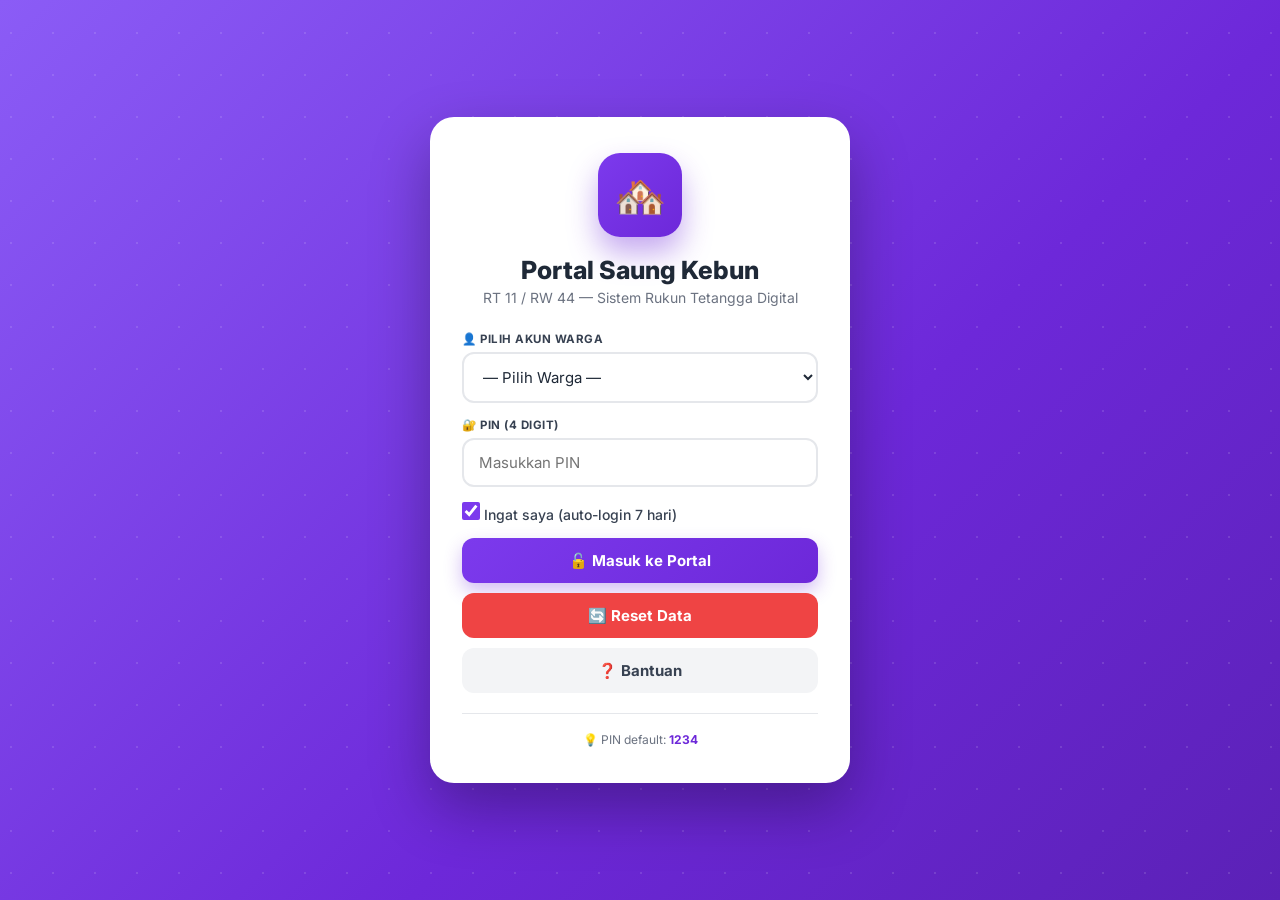
==== commit 681951c3: "Update portal RT v2.9" ====
--- a/index.html
+++ b/index.html
@@ -3,312 +3,607 @@
 <head>
 <meta charset="utf-8">
 <meta name="viewport" content="width=device-width, initial-scale=1.0">
-<meta name="theme-color" content="#F59E0B">
+<meta name="theme-color" content="#7C3AED">
 <title>Portal Saung Kebun RT 11 RW 44</title>
 <link href="https://fonts.googleapis.com/css2?family=Inter:wght@400;500;600;700;800&display=swap" rel="stylesheet">
-<link rel="stylesheet" href="css/style.css">
+<style>
+/* ========== RESET & VARIABEL UNGU ========== */
+*{margin:0;padding:0;box-sizing:border-box;-webkit-tap-highlight-color:transparent}
+:root{
+  --p:#7C3AED;--pd:#6D28D9;--pdd:#5B21B6;--pl:#A78BFA;
+  --tint:#F5F3FF;--tint2:#EDE9FE;
+  --ink:#1F2937;--ink2:#374151;--muted:#6B7280;--muted2:#9CA3AF;
+  --line:#E5E7EB;--line2:#F3F4F6;--bg:#F4F4F8;--card:#fff;
+  --green:#10B981;--red:#EF4444;--blue:#3B82F6;
+  --sbw:250px;
+}
+body{font-family:'Inter',-apple-system,BlinkMacSystemFont,sans-serif;background:var(--bg);color:var(--ink);min-height:100vh;overflow-x:hidden}
+button{font-family:inherit;cursor:pointer}
+input,select,textarea{font-family:inherit}
+::-webkit-scrollbar{width:8px}::-webkit-scrollbar-thumb{background:#C4B5FD;border-radius:8px}
+
+/* ========== LOGIN ========== */
+.login-page{min-height:100vh;display:flex;align-items:center;justify-content:center;background:linear-gradient(135deg,#8B5CF6 0%,#6D28D9 60%,#5B21B6 100%);padding:20px;position:relative;overflow:hidden}
+.login-page::before{content:"";position:absolute;inset:-50%;background:radial-gradient(circle,rgba(255,255,255,.12) 1px,transparent 1px);background-size:42px 42px;animation:gm 18s linear infinite}
+@keyframes gm{to{transform:translate(42px,42px)}}
+.login-container{position:relative;z-index:1;background:#fff;border-radius:24px;padding:36px 32px;max-width:420px;width:100%;box-shadow:0 25px 60px rgba(0,0,0,.3);animation:pop .5s}
+@keyframes pop{from{opacity:0;transform:translateY(24px)}to{opacity:1;transform:none}}
+.login-logo{width:84px;height:84px;background:linear-gradient(135deg,var(--p),var(--pd));border-radius:22px;display:flex;align-items:center;justify-content:center;margin:0 auto 18px;font-size:42px;box-shadow:0 16px 30px rgba(109,40,217,.4)}
+.login-header{text-align:center;margin-bottom:26px}
+.login-header h1{font-size:25px;font-weight:800}
+.login-header p{color:var(--muted);font-size:14px;margin-top:4px}
+.login-footer{text-align:center;margin-top:20px;padding-top:18px;border-top:1px solid var(--line);font-size:12px;color:var(--muted)}
+.login-footer b{color:var(--pd)}
+
+/* ========== FORM & TOMBOL ========== */
+.form-group{margin-bottom:15px}
+.form-group label{display:block;font-size:11.5px;font-weight:700;color:var(--ink2);margin-bottom:6px;text-transform:uppercase;letter-spacing:.5px}
+.form-group select,.form-group input,.form-group textarea{width:100%;padding:13px 15px;border:2px solid var(--line);border-radius:12px;font-size:15px;background:#fff;color:var(--ink)}
+.form-group textarea{resize:vertical;min-height:60px}
+.form-group select:focus,.form-group input:focus,.form-group textarea:focus{outline:none;border-color:var(--p);box-shadow:0 0 0 3px rgba(124,58,237,.15)}
+.form-row{display:grid;grid-template-columns:1fr 1fr;gap:12px}
+.check-label{display:flex;align-items:center;gap:9px;text-transform:none!important;font-size:14px!important;font-weight:500!important;color:var(--ink2)!important;cursor:pointer;letter-spacing:0!important}
+.check-label input{width:18px;height:18px;accent-color:var(--p)}
+.btn{padding:13px 20px;border:none;border-radius:12px;font-weight:700;font-size:15px;display:inline-flex;align-items:center;justify-content:center;gap:8px;transition:all .2s}
+.btn:active{transform:scale(.98)}
+.btn-primary{background:linear-gradient(135deg,var(--p),var(--pd));color:#fff;box-shadow:0 8px 18px rgba(109,40,217,.3)}
+.btn-danger{background:var(--red);color:#fff}
+.btn-secondary{background:var(--line2);color:var(--ink2)}
+.btn-success{background:var(--green);color:#fff}
+.btn-warning{background:var(--p);color:#fff}
+.btn-sm{padding:8px 14px;font-size:12.5px;border-radius:10px}
+.btn-block{width:100%}
+
+/* ========== LAYOUT UTAMA (FLEX PRESISI) ========== */
+.app{display:flex;min-height:100vh}
+.sidebar{width:var(--sbw);flex:0 0 var(--sbw);background:#fff;border-right:1px solid var(--line);position:sticky;top:0;height:100vh;overflow-y:auto;z-index:40}
+.sidebar-header{padding:20px 20px 16px;border-bottom:1px solid var(--line);margin-bottom:12px}
+.sidebar-header h2{font-size:18px;font-weight:800;color:var(--ink)}
+.sidebar-header p{font-size:12px;color:var(--muted);margin-top:3px}
+.sidebar-menu{display:flex;flex-direction:column;gap:2px;padding:0 10px 20px}
+.sidebar-item{display:flex;align-items:center;gap:12px;padding:11px 14px;cursor:pointer;border-radius:10px;color:var(--muted);font-weight:600;font-size:14px;transition:all .15s;flex-shrink:0}
+.sidebar-item:hover{background:var(--tint);color:var(--ink)}
+.sidebar-item.active{background:var(--tint2);color:var(--pdd)}
+.sidebar-item .icon{font-size:19px;width:24px;text-align:center;flex-shrink:0}
+.main{flex:1;min-width:0;display:flex;flex-direction:column}
+
+/* ========== HEADER UNGU ========== */
+.header{background:linear-gradient(135deg,var(--p) 0%,var(--pd) 55%,var(--pdd) 100%);color:#fff;padding:22px 28px;position:relative;overflow:hidden;flex-shrink:0}
+.header::before{content:"";position:absolute;top:-60px;right:-40px;width:220px;height:220px;border-radius:50%;background:rgba(255,255,255,.1);pointer-events:none}
+.header-top{display:flex;justify-content:space-between;align-items:flex-start;position:relative;z-index:1;gap:12px}
+.header .role{font-size:24px;font-weight:800;letter-spacing:-.5px}
+.header .uname{font-size:13px;opacity:.95;font-weight:600;margin-top:2px}
+.header .location{font-size:12.5px;opacity:.88;margin-top:3px}
+.notif-btn{width:46px;height:46px;background:rgba(255,255,255,.22);backdrop-filter:blur(10px);border-radius:13px;display:flex;align-items:center;justify-content:center;font-size:22px;border:none;position:relative;flex-shrink:0}
+.notif-btn:hover{background:rgba(255,255,255,.32)}
+.notif-btn .badge{position:absolute;top:-6px;right:-6px;min-width:22px;height:22px;padding:0 6px;background:var(--red);border-radius:50%;font-size:11px;font-weight:800;display:none;align-items:center;justify-content:center;border:2px solid var(--pd);color:#fff}
+.notif-btn .badge.show{display:flex}
+
+/* ========== KONTEN ========== */
+.content{flex:1;padding:24px 28px 90px;width:100%;max-width:1280px;margin:0 auto}
+.page{display:none}
+.page.active{display:block;animation:fadein .25s ease}
+@keyframes fadein{from{opacity:0;transform:translateY(6px)}to{opacity:1;transform:none}}
+
+/* ========== KARTU ========== */
+.card{background:var(--card);border-radius:18px;padding:22px;margin-bottom:16px;box-shadow:0 3px 12px rgba(31,41,55,.06);border:1px solid #ECECF3}
+.card-header{display:flex;justify-content:space-between;align-items:center;margin-bottom:16px;flex-wrap:wrap;gap:10px}
+.card-header h3{font-size:17px;font-weight:700;display:flex;align-items:center;gap:9px}
+.card-header .link{font-size:13px;color:var(--pd);font-weight:700;cursor:pointer}
+.section-title{font-size:15px;font-weight:800;color:var(--ink);margin:6px 0 12px;display:flex;align-items:center;gap:8px}
+.section-title::before{content:"";width:4px;height:18px;background:linear-gradient(180deg,var(--p),var(--pd));border-radius:3px}
+.form-box{border:1px dashed #C4B5FD;border-radius:14px;padding:16px;background:var(--tint)}
+
+/* ========== SEARCH / FILTER / AKSI ========== */
+.search-box{position:relative;margin-bottom:14px}
+.search-box input{width:100%;padding:12px 16px 12px 44px;border:2px solid var(--line);border-radius:12px;font-size:14px}
+.search-box input:focus{outline:none;border-color:var(--p)}
+.search-box .si{position:absolute;left:15px;top:50%;transform:translateY(-50%);font-size:17px;opacity:.5}
+.filter-row{display:flex;gap:8px;margin-bottom:14px;flex-wrap:wrap}
+.filter-row select{flex:1;min-width:140px;padding:11px 12px;border:2px solid var(--line);border-radius:11px;font-size:13px;background:#fff}
+.action-row{display:flex;gap:8px;margin-bottom:18px;flex-wrap:wrap}
+.action-btn{flex:1;min-width:110px;padding:12px;border:none;border-radius:11px;font-weight:700;font-size:13px;display:flex;align-items:center;justify-content:center;gap:6px}
+.action-btn:active{transform:scale(.96)}
+.action-btn.add{background:linear-gradient(135deg,var(--p),var(--pd));color:#fff}
+.action-btn.reset{background:var(--line2);color:var(--ink2)}
+.action-btn.pdf{background:var(--red);color:#fff}
+
+/* ========== INFO BOX ========== */
+.info-box{background:var(--tint);border:1px solid #DDD6FE;border-radius:14px;padding:16px;margin-bottom:16px}
+.info-box.green{background:#F0FDF4;border-color:#BBF7D0}
+.info-box-header{display:flex;justify-content:space-between;align-items:center;margin-bottom:10px;flex-wrap:wrap;gap:8px}
+.info-box-header h4{font-size:14px;font-weight:700}
+.info-box-header button{background:#fff;border:1px solid #DDD6FE;padding:6px 12px;border-radius:8px;font-size:11px;font-weight:700;color:var(--pd)}
+.bank-info{background:#fff;border-radius:11px;padding:12px 14px;border:1px solid #DDD6FE}
+.bank-info .bn{font-size:12px;color:var(--muted)}
+.bank-info .acc{font-size:17px;font-weight:800;font-family:'Courier New',monospace;letter-spacing:.5px}
+.bank-info .an{font-size:12px;color:var(--muted);margin-top:3px}
+.info-box .note{font-size:11.5px;color:var(--muted);margin-top:8px;line-height:1.5}
+
+/* ========== GRID KEUANGAN ========== */
+.finance-grid{display:grid;grid-template-columns:repeat(3,1fr);gap:12px}
+.finance-item{padding:15px;border-radius:14px;border:1px solid transparent}
+.finance-item.green{background:#F0FDF4;border-color:#DCFCE7}
+.finance-item.blue{background:#EFF6FF;border-color:#DBEAFE}
+.finance-item.orange{background:#FFF7ED;border-color:#FFEDD5}
+.finance-item.red{background:#FEF2F2;border-color:#FEE2E2}
+.finance-item.purple{background:var(--tint);border-color:var(--tint2)}
+.finance-item .label{font-size:11px;color:var(--muted);font-weight:700;margin-bottom:5px;text-transform:uppercase}
+.finance-item .value{font-size:17px;font-weight:800;color:var(--ink)}
+.finance-item .icon-box{width:34px;height:34px;border-radius:10px;display:flex;align-items:center;justify-content:center;font-size:17px;margin-top:10px;background:rgba(255,255,255,.7)}
+
+/* ========== MENU GRID ========== */
+.menu-grid{display:grid;grid-template-columns:repeat(5,1fr);gap:12px}
+.menu-item{display:flex;flex-direction:column;align-items:center;gap:9px;cursor:pointer;padding:6px 2px;transition:transform .15s}
+.menu-item:active{transform:scale(.94)}
+.menu-icon{width:60px;height:60px;border-radius:18px;display:flex;align-items:center;justify-content:center;font-size:28px;box-shadow:0 5px 12px rgba(31,41,55,.08);transition:transform .2s}
+.menu-item:hover .menu-icon{transform:translateY(-4px)}
+.mi-a{background:linear-gradient(135deg,#DBEAFE,#BFDBFE)}
+.mi-b{background:linear-gradient(135deg,#D1FAE5,#A7F3D0)}
+.mi-c{background:linear-gradient(135deg,#EDE9FE,#DDD6FE)}
+.mi-d{background:linear-gradient(135deg,#FEE2E2,#FECACA)}
+.mi-e{background:linear-gradient(135deg,#FEF3C7,#FDE68A)}
+.mi-f{background:linear-gradient(135deg,#FCE7F3,#FBCFE8)}
+.mi-g{background:linear-gradient(135deg,#CCFBF1,#99F6E4)}
+.mi-h{background:linear-gradient(135deg,#E0E7FF,#C7D2FE)}
+.menu-item span{font-size:11.5px;color:var(--ink2);font-weight:600;text-align:center}
+
+/* ========== LIST ITEM ========== */
+.data-item{display:flex;align-items:center;gap:13px;padding:14px;border:1px solid var(--line);border-radius:14px;margin-bottom:10px;background:#fff;transition:all .18s}
+.data-item:hover{box-shadow:0 6px 16px rgba(31,41,55,.08);border-color:#C4B5FD}
+.data-avatar{width:46px;height:46px;border-radius:13px;background:linear-gradient(135deg,var(--p),var(--pd));color:#fff;display:flex;align-items:center;justify-content:center;font-weight:800;font-size:16px;flex-shrink:0}
+.data-info{flex:1;min-width:0}
+.data-info .name{font-size:14.5px;font-weight:700;color:var(--ink);display:flex;align-items:center;gap:6px;flex-wrap:wrap}
+.data-info .detail{font-size:12px;color:var(--muted2);margin-top:2px;line-height:1.5}
+.data-info .detail b{color:var(--ink2);font-weight:600}
+.data-actions{display:flex;gap:6px;flex-shrink:0}
+.data-actions button{padding:7px 11px;border:none;border-radius:9px;font-size:13px;font-weight:700}
+.btn-edit{background:#EDE9FE;color:var(--pdd)}
+.btn-edit:hover{background:#DDD6FE}
+.btn-del{background:#FEE2E2;color:#DC2626}
+.pin-tag{font-size:9.5px;color:var(--green);font-weight:800;background:#D1FAE5;padding:2px 7px;border-radius:8px}
+
+/* ========== BADGE ========== */
+.badge{display:inline-flex;padding:4px 10px;border-radius:20px;font-size:11px;font-weight:700;white-space:nowrap}
+.b-green{background:#D1FAE5;color:#065F46}
+.b-yellow{background:#FEF3C7;color:#92400E}
+.b-red{background:#FEE2E2;color:#991B1B}
+.b-blue{background:#DBEAFE;color:#1E40AF}
+.b-gray{background:#F1F5F9;color:#475569}
+.b-purple{background:var(--tint2);color:var(--pdd)}
+
+/* ========== ROW / VOTING / PROGRESS ========== */
+.row-item{display:flex;justify-content:space-between;align-items:center;gap:12px;padding:13px 0;border-bottom:1px solid var(--line2)}
+.row-item:last-child{border-bottom:none}
+.row-item .ri-title{font-size:14px;font-weight:600}
+.row-item .ri-meta{font-size:12px;color:var(--muted2);margin-top:2px}
+.row-item .ri-amt{font-weight:800;font-size:14.5px;white-space:nowrap}
+.amt-in{color:var(--green)}.amt-out{color:var(--red)}
+.voting-option{padding:11px 14px;background:#FAFAFF;border:2px solid var(--line);border-radius:11px;margin-bottom:7px;cursor:pointer;display:flex;justify-content:space-between;align-items:center;gap:10px}
+.voting-option:hover{border-color:var(--p);background:var(--tint)}
+.vbar{height:7px;background:#E5E7EB;border-radius:4px;overflow:hidden;margin:0 0 9px}
+.vbar>div{height:100%;background:linear-gradient(90deg,var(--p),var(--pd));transition:width .6s}
+.progress{height:9px;background:#E5E7EB;border-radius:5px;overflow:hidden;margin-top:10px}
+.progress>div{height:100%;background:linear-gradient(90deg,var(--p),var(--pd));transition:width .8s}
+.empty{text-align:center;padding:46px 20px;color:var(--muted2)}
+.empty-icon{font-size:50px;margin-bottom:12px;opacity:.45}
+
+/* ========== BOTTOM NAV (MOBILE) ========== */
+.bottom-nav{display:none;position:fixed;bottom:0;left:0;right:0;background:#fff;border-top:1px solid var(--line);grid-template-columns:repeat(5,1fr);padding:9px 0 calc(9px + env(safe-area-inset-bottom));z-index:100;box-shadow:0 -4px 16px rgba(0,0,0,.06)}
+.bottom-nav button{background:none;border:none;padding:7px 4px;color:var(--muted2);font-size:10px;font-weight:700;display:flex;flex-direction:column;align-items:center;gap:4px}
+.bottom-nav button.active{color:var(--pd)}
+.bottom-nav button .ni{font-size:22px}
+
+/* ========== OVERLAY ========== */
+.toast{position:fixed;top:22px;left:50%;transform:translateX(-50%) translateY(-130px);background:var(--pd);color:#fff;padding:14px 24px;border-radius:13px;font-size:14px;font-weight:700;z-index:4000;opacity:0;transition:all .4s;box-shadow:0 14px 30px rgba(0,0,0,.25);max-width:90vw;text-align:center}
+.toast.show{opacity:1;transform:translateX(-50%) translateY(0)}
+.toast.error{background:var(--red)}.toast.info{background:var(--blue)}
+.modal{position:fixed;inset:0;background:rgba(15,23,42,.55);backdrop-filter:blur(6px);display:none;align-items:center;justify-content:center;z-index:1000;padding:18px}
+.modal.active{display:flex}
+.modal-content{background:#fff;border-radius:22px;padding:24px;max-width:520px;width:100%;max-height:88vh;overflow-y:auto;animation:ms .3s}
+@keyframes ms{from{opacity:0;transform:translateY(26px)}to{opacity:1;transform:none}}
+.modal-header{display:flex;justify-content:space-between;align-items:center;margin-bottom:18px}
+.modal-header h3{font-size:18px;font-weight:800}
+.modal-close{background:var(--line2);border:none;width:34px;height:34px;border-radius:50%;font-size:17px;color:var(--ink2)}
+.lightbox{position:fixed;inset:0;background:rgba(0,0,0,.92);display:none;align-items:center;justify-content:center;z-index:6000;padding:20px}
+.lightbox.active{display:flex}
+.lightbox img{max-width:100%;max-height:88vh;border-radius:14px}
+.lightbox .lb-close{position:absolute;top:18px;right:18px;background:#fff;border:none;padding:10px 18px;border-radius:10px;font-weight:800}
+.loading{position:fixed;inset:0;background:var(--bg);display:flex;align-items:center;justify-content:center;z-index:5000;flex-direction:column}
+.spinner{width:50px;height:50px;border:4px solid var(--tint2);border-top-color:var(--p);border-radius:50%;animation:sp .9s linear infinite}
+@keyframes sp{to{transform:rotate(360deg)}}
+
+/* ========== UPLOAD FOTO ========== */
+.photo-upload-area{border:2px dashed #C4B5FD;border-radius:12px;padding:18px;text-align:center;cursor:pointer;background:#fff}
+.photo-upload-area:hover{border-color:var(--p);background:var(--tint)}
+.photo-upload-area input{display:none}
+.photo-upload-area .ui{font-size:30px;margin-bottom:6px}
+.photo-upload-area .ut{font-size:13px;color:var(--muted);font-weight:600}
+.photo-preview-grid{display:grid;grid-template-columns:repeat(auto-fill,minmax(90px,1fr));gap:10px;margin-top:12px}
+.photo-preview-item{position:relative;aspect-ratio:1;border-radius:10px;overflow:hidden;border:2px solid var(--line)}
+.photo-preview-item img{width:100%;height:100%;object-fit:cover;cursor:pointer}
+.photo-preview-item .rp{position:absolute;top:4px;right:4px;width:24px;height:24px;background:var(--red);color:#fff;border:none;border-radius:50%;font-size:13px;font-weight:700}
+.photo-count{font-size:11px;color:var(--muted);margin-top:8px;font-weight:600}
+.riwayat-stats{display:grid;grid-template-columns:repeat(3,1fr);gap:10px;margin-bottom:16px}
+.riwayat-stat{padding:12px;border-radius:12px;text-align:center}
+.riwayat-stat .rv{font-size:18px;font-weight:800}
+.riwayat-stat .rl{font-size:10px;color:var(--muted);font-weight:700;text-transform:uppercase;margin-top:2px}
+.riwayat-stat.green{background:#F0FDF4;border:1px solid #BBF7D0}
+.riwayat-stat.yellow{background:#FFFBEB;border:1px solid #FDE68A}
+.riwayat-stat.red{background:#FEF2F2;border:1px solid #FECACA}
+
+/* ========== RESPONSIVE ========== */
+@media(max-width:1023px){
+  .sidebar{display:none}
+  .bottom-nav{display:grid}
+  .content{padding:18px 14px 110px}
+  .finance-grid{grid-template-columns:1fr 1fr}
+  .menu-grid{grid-template-columns:repeat(4,1fr)}
+  .header{padding:18px 16px}
+  .header .role{font-size:20px}
+}
+@media(max-width:560px){
+  .finance-grid{grid-template-columns:1fr}
+  .menu-grid{grid-template-columns:repeat(3,1fr)}
+  .form-row{grid-template-columns:1fr}
+  .login-container{padding:28px 20px}
+  .riwayat-stats{grid-template-columns:1fr}
+}
+@media print{
+  .sidebar,.bottom-nav,.notif-btn,.action-row,.filter-row,.search-box,.info-box,.data-actions,.toast,.modal,.form-box{display:none!important}
+  body,.app,.main,.content{background:#fff!important}
+  .header{background:#fff!important;color:#000!important;border-bottom:2px solid #000;padding:0 0 12px!important}
+  .card{box-shadow:none!important;border:1px solid #ddd!important;break-inside:avoid}
+  .content{padding:0!important;max-width:100%!important}
+}
+</style>
 </head>
 <body>
 
-<!-- LOGIN PAGE -->
+<!-- LOGIN -->
 <div class="login-page" id="loginPage">
   <div class="login-container">
     <div class="login-logo">🏘️</div>
-    <div class="login-header">
-      <h1>Portal Saung Kebun</h1>
-      <p>RT 11 / RW 44 — Sistem Rukun Tetangga Digital</p>
-    </div>
-    <div class="form-group">
-      <label>👤 Pilih Akun Warga</label>
-      <select id="loginWarga"><option value="">— Sedang memuat data —</option></select>
-    </div>
-    <div class="form-group">
-      <label>🔐 PIN (4 digit)</label>
-      <input type="password" id="loginPin" placeholder="Masukkan PIN Anda" maxlength="4" inputmode="numeric">
-    </div>
-    <div class="form-group">
-      <label class="check-label">
-        <input type="checkbox" id="rememberMe" checked>
-        Ingat saya (auto-login 7 hari)
-      </label>
-    </div>
+    <div class="login-header"><h1>Portal Saung Kebun</h1><p>RT 11 / RW 44 — Sistem Rukun Tetangga Digital</p></div>
+    <div class="form-group"><label>👤 Pilih Akun Warga</label><select id="loginWarga"><option value="">— Memuat —</option></select></div>
+    <div class="form-group"><label>🔐 PIN (4 digit)</label><input type="password" id="loginPin" placeholder="Masukkan PIN" maxlength="4" inputmode="numeric" oninput="this.value=this.value.replace(/[^0-9]/g,'')"></div>
+    <div class="form-group"><label class="check-label"><input type="checkbox" id="rememberMe" checked> Ingat saya (auto-login 7 hari)</label></div>
     <button class="btn btn-primary btn-block" onclick="doLogin()">🔓 Masuk ke Portal</button>
     <button class="btn btn-danger btn-block" style="margin-top:10px" onclick="resetData()">🔄 Reset Data</button>
-    <button class="btn btn-secondary btn-block" style="margin-top:10px" onclick="showHelp()"> Bantuan</button>
+    <button class="btn btn-secondary btn-block" style="margin-top:10px" onclick="showHelp()">❓ Bantuan</button>
     <div class="login-footer">💡 PIN default: <b>1234</b></div>
   </div>
 </div>
 
 <!-- APP -->
 <div class="app" id="app" style="display:none">
-  <div class="sidebar">
-    <div class="sidebar-header"><h2>️ Saung Kebun</h2><p>RT 11 / RW 44</p></div>
+  <aside class="sidebar">
+    <div class="sidebar-header"><h2>🏘️ Saung Kebun</h2><p>RT 11 / RW 44</p></div>
     <div class="sidebar-menu" id="sidebarMenu"></div>
-  </div>
-
-  <div class="header">
-    <div class="header-top">
-      <div>
-        <div class="role" id="headerRole">—</div>
-        <div class="uname" id="headerName">—</div>
-        <div class="location">📍 Saung Kebun · RT 11 / RW 44</div>
+  </aside>
+
+  <div class="main">
+    <div class="header">
+      <div class="header-top">
+        <div>
+          <div class="role" id="headerRole">—</div>
+          <div class="uname" id="headerName">—</div>
+          <div class="location">📍 Saung Kebun · RT 11 / RW 44</div>
+        </div>
+        <button class="notif-btn" onclick="showNotif()">🔔<span class="badge" id="notifBadge">0</span></button>
       </div>
-      <button class="notif-btn" onclick="showNotif()"><span class="badge" id="notifBadge">0</span></button>
+    </div>
+
+    <div class="content" id="content">
+      <!-- BERANDA -->
+      <div class="page active" id="pageHome">
+        <div class="card">
+          <div style="display:flex;justify-content:space-between;align-items:flex-start;gap:14px">
+            <div style="flex:1;min-width:0">
+              <span class="badge b-purple" id="annCategory">Pengumuman</span>
+              <h2 style="font-size:20px;font-weight:800;margin:10px 0" id="annTitle">—</h2>
+              <p style="font-size:14px;color:#6B7280;line-height:1.6;margin-bottom:12px" id="annDesc">—</p>
+              <div style="font-size:12px;color:#9CA3AF;font-weight:600" id="annDate">—</div>
+            </div>
+            <div style="font-size:52px;opacity:.18;flex-shrink:0">📢</div>
+          </div>
+          <div style="display:flex;justify-content:flex-end;margin-top:14px;padding-top:14px;border-top:1px solid var(--line2)">
+            <button class="btn btn-sm btn-warning" onclick="showAnnouncementDetail()">Lihat Detail →</button>
+          </div>
+        </div>
+        <div class="card">
+          <div class="card-header"><h3>💰 Ringkasan Keuangan</h3><span class="link" onclick="showPage('keuangan')">Laporan →</span></div>
+          <div class="finance-grid">
+            <div class="finance-item green"><div class="label">Saldo Kas</div><div class="value" id="hSaldo">Rp 0</div><div class="icon-box">💵</div></div>
+            <div class="finance-item blue"><div class="label">Pemasukan</div><div class="value" id="hMasuk">Rp 0</div><div class="icon-box">⬆️</div></div>
+            <div class="finance-item orange"><div class="label">Pengeluaran</div><div class="value" id="hKeluar">Rp 0</div><div class="icon-box">⬇️</div></div>
+          </div>
+        </div>
+        <div class="card">
+          <div class="card-header"><h3>📊 Statistik Warga</h3></div>
+          <div class="finance-grid">
+            <div class="finance-item purple"><div class="label">Total Warga</div><div class="value" id="hWarga">0</div><div class="icon-box">👥</div></div>
+            <div class="finance-item green"><div class="label">Iuran Lunas</div><div class="value" id="hIuran">0/0</div><div class="icon-box">✅</div></div>
+            <div class="finance-item red"><div class="label">Pengaduan Aktif</div><div class="value" id="hLapor">0</div><div class="icon-box">🚨</div></div>
+          </div>
+          <div style="margin-top:14px">
+            <div style="display:flex;justify-content:space-between;font-size:12px;font-weight:700;color:var(--ink2);margin-bottom:6px"><span>Progress Iuran Bulan Ini</span><span id="hIuranPct">0%</span></div>
+            <div class="progress"><div id="hIuranBar" style="width:0%"></div></div>
+          </div>
+        </div>
+        <div class="section-title">Menu Cepat</div>
+        <div class="menu-grid" id="homeMenu"></div>
+      </div>
+
+      <!-- WARGA -->
+      <div class="page" id="pageWarga">
+        <div class="card">
+          <div class="card-header"><h3>👥 Data Warga <span class="badge b-blue" id="wargaCount">0</span></h3><button class="btn btn-sm btn-primary" onclick="showWargaForm()">＋ Tambah Warga</button></div>
+          <div class="search-box"><span class="si">🔍</span><input type="text" id="searchWarga" placeholder="Cari nama, blok, jabatan..." oninput="renderWargaList()"></div>
+          <div id="wargaList"></div>
+        </div>
+      </div>
+
+      <!-- IURAN -->
+      <div class="page" id="pageIuran">
+        <div class="card">
+          <div class="card-header"><h3>✅ Status Iuran Warga</h3><button class="btn btn-sm btn-secondary" onclick="ubahNominalIuran()">✏️ Ubah Nominal</button></div>
+          <div class="info-box green">
+            <div class="info-box-header"><h4>💡 Info</h4><button onclick="showPage('setoran')">💰 Setor Iuran</button></div>
+            <p class="note">Nominal iuran: <b id="iuranNominalLabel">Rp 50.000</b>/bulan. Tandai lunas setelah warga membayar.</p>
+          </div>
+          <div class="filter-row"><select id="iuranBulan" onchange="renderIuranList()"></select></div>
+          <div id="iuranList"></div>
+        </div>
+      </div>
+
+      <!-- KEUANGAN -->
+      <div class="page" id="pageKeuangan">
+        <div class="card">
+          <div class="card-header"><h3>💰 Keuangan</h3></div>
+          <div class="filter-row">
+            <select id="filterBulan" onchange="applyFilter()"></select>
+            <select id="filterPeriode" onchange="applyFilter()"><option value="bulan">Per Bulan</option><option value="semua">Semua Waktu</option></select>
+          </div>
+          <div class="action-row">
+            <button class="action-btn add" onclick="showTambahTransaksi()">＋ Tambah</button>
+            <button class="action-btn reset" onclick="resetFilter()">🔄 Reset</button>
+            <button class="action-btn pdf" onclick="window.print()">📄 Cetak/PDF</button>
+          </div>
+          <div class="info-box">
+            <div class="info-box-header"><h4>💳 Rekening Iuran</h4><button onclick="salinRekening()">📋 Salin</button></div>
+            <div class="bank-info"><div class="bn">Bank Mandiri</div><div class="acc">123-00-456789-0</div><div class="an">A/N Kas RT 11 Saung Kebun</div></div>
+          </div>
+          <div class="finance-grid">
+            <div class="finance-item green"><div class="label">Saldo</div><div class="value" id="kSaldo">Rp 0</div></div>
+            <div class="finance-item blue"><div class="label">Masuk</div><div class="value" id="kMasuk">Rp 0</div></div>
+            <div class="finance-item orange"><div class="label">Keluar</div><div class="value" id="kKeluar">Rp 0</div></div>
+          </div>
+        </div>
+        <div class="card"><div class="card-header"><h3>📊 Mutasi Kas</h3></div><div id="mutasiList"></div></div>
+      </div>
+
+      <!-- SETORAN -->
+      <div class="page" id="pageSetoran">
+        <div class="card">
+          <div class="card-header"><h3>📤 Setoran Online</h3></div>
+          <div class="info-box">
+            <div class="info-box-header"><h4>💳 Transfer ke Rekening RT</h4><button onclick="salinRekening()">📋 Salin</button></div>
+            <div class="bank-info"><div class="bn">Bank Mandiri</div><div class="acc">123-00-456789-0</div><div class="an">A/N Kas RT 11 Saung Kebun</div></div>
+          </div>
+          <div class="form-box">
+            <div class="section-title" style="margin-top:0">Form Setoran Baru</div>
+            <div class="form-row">
+              <div class="form-group"><label>Bulan Iuran</label><select id="setorBulan"></select></div>
+              <div class="form-group"><label>Nominal (Rp)</label><input type="number" id="setorNominal" value="50000" min="1000"></div>
+            </div>
+            <div class="form-row">
+              <div class="form-group"><label>Metode</label><select id="setorMetode"><option>Transfer Bank</option><option>E-Wallet</option><option>QRIS</option><option>Tunai</option></select></div>
+              <div class="form-group"><label>No. Referensi</label><input type="text" id="setorRef" placeholder="TRX..."></div>
+            </div>
+            <div class="form-group">
+              <label>📷 Bukti Transfer (boleh lebih dari 1 foto)</label>
+              <div class="photo-upload-area" onclick="document.getElementById('setorBukti').click()">
+                <div class="ui">📷</div><div class="ut">Klik untuk pilih foto (bisa banyak)</div>
+                <input type="file" id="setorBukti" accept="image/*" multiple onchange="handleMultiplePhotos(this)">
+              </div>
+              <div class="photo-preview-grid" id="buktiPreviewGrid"></div>
+              <div class="photo-count" id="photoCount">0 foto dipilih</div>
+            </div>
+            <div class="form-group"><label>Catatan</label><textarea id="setorCatatan" rows="2"></textarea></div>
+            <button class="btn btn-primary btn-block" onclick="submitSetoran()">📤 Kirim Setoran</button>
+          </div>
+        </div>
+        <div class="card">
+          <div class="card-header"><h3>📋 Riwayat Setoran Saya</h3></div>
+          <div class="riwayat-stats">
+            <div class="riwayat-stat green"><div class="rv" id="rsLunas">0</div><div class="rl">Dikonfirmasi</div></div>
+            <div class="riwayat-stat yellow"><div class="rv" id="rsPending">0</div><div class="rl">Menunggu</div></div>
+            <div class="riwayat-stat red"><div class="rv" id="rsDitolak">0</div><div class="rl">Ditolak</div></div>
+          </div>
+          <div id="riwayatList"></div>
+        </div>
+        <div class="card" id="konfirmasiCard" style="display:none">
+          <div class="card-header"><h3>⏳ Perlu Konfirmasi <span class="badge b-yellow" id="pendingCount">0</span></h3></div>
+          <div id="konfirmasiList"></div>
+        </div>
+      </div>
+
+      <!-- MODUL LAIN -->
+      <div class="page" id="pagePengumuman"><div class="card"><div class="card-header"><h3>📢 Pengumuman</h3><button class="btn btn-sm btn-primary" onclick="showPengumumanForm()">＋ Tambah</button></div><div id="pengumumanList"></div></div></div>
+      <div class="page" id="pagePengaduan"><div class="card"><div class="card-header"><h3>🚨 Pengaduan</h3><button class="btn btn-sm btn-primary" onclick="showLaporForm()">＋ Lapor</button></div><div id="pengaduanList"></div></div></div>
+      <div class="page" id="pageRonda"><div class="card"><div class="card-header"><h3>🛡️ Jadwal Ronda</h3><button class="btn btn-sm btn-primary" onclick="showRondaForm()">＋ Tambah</button></div><div id="rondaList"></div></div></div>
+      <div class="page" id="pageSurat"><div class="card"><div class="card-header"><h3>✉️ Pengajuan Surat</h3><button class="btn btn-sm btn-primary" onclick="showSuratForm()">＋ Ajukan</button></div><div id="suratList"></div></div></div>
+      <div class="page" id="pageTamu"><div class="card"><div class="card-header"><h3>👤 Buku Tamu</h3><button class="btn btn-sm btn-primary" onclick="showTamuForm()">＋ Tambah</button></div><div id="tamuList"></div></div></div>
+      <div class="page" id="pageVoting"><div class="card"><div class="card-header"><h3>🗳️ Jajak Pendapat</h3><button class="btn btn-sm btn-primary" onclick="showVotingForm()">＋ Buat Polling</button></div><div id="votingList"></div></div></div>
+      <div class="page" id="pageAkun"><div class="card"><div class="card-header"><h3>⚙️ Akun Saya</h3><button class="btn btn-sm btn-secondary" onclick="editProfil()">✏️ Edit Profil</button></div><div id="akunInfo"></div><button class="btn btn-danger btn-block" style="margin-top:16px" onclick="doLogout()">🚪 Keluar</button></div></div>
     </div>
   </div>
 
-  <div class="content pull" id="content">
-    <!-- BERANDA -->
-    <div class="page active" id="pageHome">
-      <div class="card" id="annCard">
-        <div style="display:flex;justify-content:space-between;align-items:flex-start;gap:14px">
-          <div style="flex:1">
-            <span class="badge b-yellow" id="annCategory">Pengumuman</span>
-            <h2 style="font-size:20px;font-weight:800;margin:10px 0" id="annTitle">—</h2>
-            <p style="font-size:14px;color:#6B7280;line-height:1.6;margin-bottom:14px" id="annDesc">—</p>
-            <div style="font-size:12px;color:#9CA3AF" id="annDate">—</div>
-          </div>
-          <div style="font-size:54px;opacity:.18">📢</div>
-        </div>
-        <div style="display:flex;justify-content:space-between;align-items:center;margin-top:16px;padding-top:14px;border-top:1px solid #F3F4F6">
-          <div style="display:flex;gap:6px" id="annDots"></div>
-          <button class="btn btn-sm btn-warning" onclick="showAnnouncementDetail()">Lihat Detail →</button>
-        </div>
-      </div>
-
-      <div class="card">
-        <div class="card-header"><h3>💰 Ringkasan Keuangan</h3><span class="link" onclick="showPage('keuangan')">Laporan →</span></div>
-        <div class="finance-grid">
-          <div class="finance-item green"><div class="label">Saldo Kas</div><div class="value" id="hSaldo">Rp 0</div><div class="icon-box">💵</div></div>
-          <div class="finance-item blue"><div class="label">Pemasukan</div><div class="value" id="hMasuk">Rp 0</div><div class="icon-box">️</div></div>
-          <div class="finance-item orange"><div class="label">Pengeluaran</div><div class="value" id="hKeluar">Rp 0</div><div class="icon-box">⬇️</div></div>
-        </div>
-      </div>
-
-      <div class="card">
-        <div class="card-header"><h3>📊 Statistik</h3></div>
-        <div class="finance-grid">
-          <div class="finance-item purple"><div class="label">Total Warga</div><div class="value" id="hWarga">0</div><div class="icon-box">👥</div></div>
-          <div class="finance-item green"><div class="label">Iuran Lunas</div><div class="value" id="hIuran">0/0</div><div class="icon-box">✅</div></div>
-          <div class="finance-item red"><div class="label">Pengaduan</div><div class="value" id="hLapor">0</div><div class="icon-box">🚨</div></div>
-        </div>
-        <div style="margin-top:14px">
-          <div style="display:flex;justify-content:space-between;font-size:12px;font-weight:700;margin-bottom:6px">
-            <span>Progress Iuran</span><span id="hIuranPct">0%</span>
-          </div>
-          <div class="progress"><div id="hIuranBar" style="width:0%"></div></div>
-        </div>
-      </div>
-
-      <div class="section-title">Menu Cepat</div>
-      <div class="menu-grid" id="homeMenu"></div>
-    </div>
-
-    <!-- WARGA -->
-    <div class="page" id="pageWarga">
-      <div class="card">
-        <div class="card-header">
-          <h3>👥 Data Warga <span class="badge b-blue" id="wargaCount">0</span></h3>
-          <button class="btn btn-sm btn-primary" onclick="showWargaForm()">＋ Tambah</button>
-        </div>
-        <div class="search-box"><span class="si">🔍</span><input type="text" id="searchWarga" placeholder="Cari nama, blok, jabatan..." oninput="renderWargaList()"></div>
-        <div id="wargaList"></div>
-      </div>
-    </div>
-
-    <!-- IURAN -->
-    <div class="page" id="pageIuran">
-      <div class="card">
-        <div class="card-header"><h3>✅ Iuran Warga</h3></div>
-        <div class="info-box green">
-          <div class="info-box-header">
-            <h4>💡 Info Iuran</h4>
-            <button onclick="showPage('setoran')"> Setor</button>
-          </div>
-          <p class="note">Nominal: <b id="iuranNominalLabel">Rp 50.000</b>/bulan</p>
-        </div>
-        <div id="iuranList"></div>
-      </div>
-    </div>
-
-    <!-- KEUANGAN -->
-    <div class="page" id="pageKeuangan">
-      <div class="card">
-        <div class="card-header"><h3>💰 Keuangan</h3></div>
-        <div class="filter-row">
-          <select id="filterBulan" onchange="applyFilter()"></select>
-          <select id="filterPeriode" onchange="applyFilter()">
-            <option value="bulan">Per Bulan</option>
-            <option value="semua">Semua</option>
-          </select>
-        </div>
-        <div class="action-row">
-          <button class="action-btn add" onclick="showTambahTransaksi()">＋ Tambah</button>
-          <button class="action-btn reset" onclick="resetFilter()">🔄 Reset</button>
-          <button class="action-btn pdf" onclick="window.print()"> PDF</button>
-        </div>
-        <div class="info-box">
-          <div class="info-box-header">
-            <h4>💳 Rekening Iuran</h4>
-            <button onclick="salinRekening()">📋 Salin</button>
-          </div>
-          <div class="bank-info">
-            <div class="bn">Bank Mandiri</div>
-            <div class="acc">123-00-456789-0</div>
-            <div class="an">A/N Kas RT 11 Saung Kebun</div>
-          </div>
-        </div>
-        <div class="finance-grid">
-          <div class="finance-item green"><div class="label">Saldo</div><div class="value" id="kSaldo">Rp 0</div></div>
-          <div class="finance-item blue"><div class="label">Masuk</div><div class="value" id="kMasuk">Rp 0</div></div>
-          <div class="finance-item orange"><div class="label">Keluar</div><div class="value" id="kKeluar">Rp 0</div></div>
-        </div>
-      </div>
-      <div class="card">
-        <div class="card-header"><h3>📊 Mutasi Kas</h3></div>
-        <div id="mutasiList"></div>
-      </div>
-    </div>
-
-    <!-- SETORAN -->
-    <div class="page" id="pageSetoran">
-      <div class="card">
-        <div class="card-header"><h3>📤 Setoran Online</h3></div>
-        <div class="info-box">
-          <div class="info-box-header"><h4>💳 Transfer</h4><button onclick="salinRekening()"> Salin</button></div>
-          <div class="bank-info">
-            <div class="bn">Bank Mandiri</div>
-            <div class="acc">123-00-456789-0</div>
-            <div class="an">A/N Kas RT 11</div>
-          </div>
-        </div>
-        <div style="border:1px dashed #E5E7EB;border-radius:14px;padding:16px;margin-bottom:16px">
-          <div class="section-title" style="margin-top:0">Form Setoran</div>
-          <div class="form-row">
-            <div class="form-group"><label>Bulan</label><select id="setorBulan"></select></div>
-            <div class="form-group"><label>Nominal</label><input type="number" id="setorNominal" value="50000"></div>
-          </div>
-          <div class="form-group"><label>Metode</label>
-            <select id="setorMetode">
-              <option>Transfer Bank</option>
-              <option>E-Wallet</option>
-              <option>QRIS</option>
-              <option>Tunai</option>
-            </select>
-          </div>
-          <div class="form-group">
-            <label>📷 Bukti (multi-foto)</label>
-            <div class="photo-upload-area" onclick="document.getElementById('setorBukti').click()">
-              <div class="upload-icon">📷</div>
-              <div class="upload-text">Klik untuk pilih foto</div>
-              <input type="file" id="setorBukti" accept="image/*" multiple onchange="handleMultiplePhotos(this)">
-            </div>
-            <div class="photo-preview-grid" id="buktiPreviewGrid"></div>
-            <div class="photo-count" id="photoCount">0 foto</div>
-          </div>
-          <div class="form-group"><label>Catatan</label><textarea id="setorCatatan" rows="2"></textarea></div>
-          <button class="btn btn-primary btn-block" onclick="submitSetoran()"> Kirim</button>
-        </div>
-      </div>
-      <div class="card" id="riwayatCard">
-        <div class="card-header"><h3>📋 Riwayat Saya</h3></div>
-        <div class="riwayat-stats">
-          <div class="riwayat-stat green"><div class="rs-val" id="rsLunas">0</div><div class="rs-label">OK</div></div>
-          <div class="riwayat-stat yellow"><div class="rs-val" id="rsPending">0</div><div class="rs-label">Pending</div></div>
-          <div class="riwayat-stat red"><div class="rs-val" id="rsDitolak">0</div><div class="rs-label">Ditolak</div></div>
-        </div>
-        <div id="riwayatList"></div>
-      </div>
-      <div class="card" id="konfirmasiCard" style="display:none">
-        <div class="card-header"><h3> Konfirmasi <span class="badge b-yellow" id="pendingCount">0</span></h3></div>
-        <div id="konfirmasiList"></div>
-      </div>
-    </div>
-
-    <!-- PENGUMUMAN -->
-    <div class="page" id="pagePengumuman">
-      <div class="card">
-        <div class="card-header"><h3>📢 Pengumuman</h3><button class="btn btn-sm btn-primary" onclick="showPengumumanForm()">＋ Tambah</button></div>
-        <div id="pengumumanList"></div>
-      </div>
-    </div>
-
-    <!-- PENGADUAN -->
-    <div class="page" id="pagePengaduan">
-      <div class="card">
-        <div class="card-header"><h3>🚨 Pengaduan</h3><button class="btn btn-sm btn-primary" onclick="showLaporForm()">＋ Lapor</button></div>
-        <div id="pengaduanList"></div>
-      </div>
-    </div>
-
-    <!-- RONDA -->
-    <div class="page" id="pageRonda">
-      <div class="card">
-        <div class="card-header"><h3>🛡️ Ronda</h3><button class="btn btn-sm btn-primary" onclick="showRondaForm()">＋ Tambah</button></div>
-        <div id="rondaList"></div>
-      </div>
-    </div>
-
-    <!-- SURAT -->
-    <div class="page" id="pageSurat">
-      <div class="card">
-        <div class="card-header"><h3>✉️ Surat</h3><button class="btn btn-sm btn-primary" onclick="showSuratForm()">＋ Ajukan</button></div>
-        <div id="suratList"></div>
-      </div>
-    </div>
-
-    <!-- TAMU -->
-    <div class="page" id="pageTamu">
-      <div class="card">
-        <div class="card-header"><h3>👤 Tamu</h3><button class="btn btn-sm btn-primary" onclick="showTamuForm()">＋ Tambah</button></div>
-        <div id="tamuList"></div>
-      </div>
-    </div>
-
-    <!-- VOTING -->
-    <div class="page" id="pageVoting">
-      <div class="card">
-        <div class="card-header"><h3>🗳️ Voting</h3><button class="btn btn-sm btn-primary" onclick="showVotingForm()">＋ Buat</button></div>
-        <div id="votingList"></div>
-      </div>
-    </div>
-
-    <!-- AKUN -->
-    <div class="page" id="pageAkun">
-      <div class="card">
-        <div class="card-header"><h3>⚙️ Akun</h3><button class="btn btn-sm btn-secondary" onclick="editProfil()">✏️ Edit</button></div>
-        <div id="akunInfo"></div>
-        <button class="btn btn-danger btn-block" style="margin-top:16px" onclick="doLogout()">🚪 Keluar</button>
-      </div>
-    </div>
-  </div>
+  <nav class="bottom-nav" id="bottomNav">
+    <button data-page="home" onclick="showPage('home')"><span class="ni">🏠</span>Beranda</button>
+    <button data-page="keuangan" onclick="showPage('keuangan')"><span class="ni">💰</span>Kas</button>
+    <button data-page="setoran" onclick="showPage('setoran')"><span class="ni">📤</span>Setor</button>
+    <button data-page="pengaduan" onclick="showPage('pengaduan')"><span class="ni">🚨</span>Lapor</button>
+    <button data-page="akun" onclick="showPage('akun')"><span class="ni">⚙️</span>Akun</button>
+  </nav>
 </div>
 
 <div class="toast" id="toast"></div>
-<div class="update-indicator" id="updateIndicator">🔄 Data diperbarui</div>
 <div class="modal" id="modal"><div class="modal-content" id="modalContent"></div></div>
-<div class="lightbox" id="lightbox" onclick="this.classList.remove('active')">
-  <button class="lb-close" onclick="event.stopPropagation();document.getElementById('lightbox').classList.remove('active')">✕</button>
-  <img id="lightboxImg" src="" alt="bukti">
-</div>
-<div class="loading" id="loading"><div class="spinner"></div><p>Memuat...</p></div>
-
-<!-- SCRIPTS (urutan penting!) -->
-<script src="js/data.js"></script>
-<script src="js/utils.js"></script>
-<script src="js/auth.js"></script>
-<script src="js/nav.js"></script>
-<script src="js/modules/warga.js"></script>
-<script src="js/modules/iuran.js"></script>
-<script src="js/modules/keuangan.js"></script>
-<script src="js/modules/setoran.js"></script>
-<script src="js/modules/pengumuman.js"></script>
-<script src="js/modules/pengaduan.js"></script>
-<script src="js/modules/ronda.js"></script>
-<script src="js/modules/surat.js"></script>
-<script src="js/modules/tamu.js"></script>
-<script src="js/modules/voting.js"></script>
-<script src="js/app.js"></script>
-
+<div class="lightbox" id="lightbox" onclick="this.classList.remove('active')"><button class="lb-close" onclick="event.stopPropagation();document.getElementById('lightbox').classList.remove('active')">✕ Tutup</button><img id="lightboxImg" src="" alt="bukti"></div>
+<div class="loading" id="loading"><div class="spinner"></div><p>Memuat data…</p></div>
+
+<script>
+/* ================= DATA DEFAULT ================= */
+const defaultData={
+  rt:{nama:'Portal Saung Kebun RT 11 RW 44',iuranNominal:50000,bank:{nama:'Bank Mandiri',rek:'123-00-456789-0',an:'Kas RT 11 Saung Kebun'}},
+  warga:[
+    {id:'W001',nama:'Dirham Rozi',blok:'A01',hp:'081234567890',gol:'Ketua RT',status:'Tetap',pekerjaan:'Wiraswasta',pin:'1234'},
+    {id:'W002',nama:'Siti Rahayu',blok:'A02',hp:'081234567891',gol:'Sekretaris',status:'Tetap',pekerjaan:'Ibu Rumah Tangga',pin:'1234'},
+    {id:'W003',nama:'Agus Prasetyo',blok:'A03',hp:'081234567892',gol:'Bendahara',status:'Tetap',pekerjaan:'Karyawan Swasta',pin:'1234'},
+    {id:'W004',nama:'Dedi Mulyawan',blok:'A04',hp:'081234567893',gol:'Anggota Keamanan',status:'Tetap',pekerjaan:'PNS',pin:'1234'},
+    {id:'W005',nama:'Rina Wulandari',blok:'A05',hp:'081234567894',gol:'Warga',status:'Tetap',pekerjaan:'Guru',pin:'1234'}
+  ],
+  iuran:[{id:'I001',wargaId:'W001',bulan:'2026-10',nominal:50000,status:'Lunas',tgl:'2026-10-01'},{id:'I002',wargaId:'W002',bulan:'2026-10',nominal:50000,status:'Lunas',tgl:'2026-10-02'}],
+  kas:[{id:'K001',tgl:'2026-10-01',tipe:'Masuk',kat:'Iuran Warga',urai:'Iuran Oktober - Ketua RT',nominal:50000},{id:'K002',tgl:'2026-10-02',tipe:'Masuk',kat:'Iuran Warga',urai:'Iuran Oktober - Sekretaris',nominal:50000},{id:'K003',tgl:'2026-10-05',tipe:'Masuk',kat:'Donasi',urai:'Donasi warga kegiatan',nominal:200000},{id:'K004',tgl:'2026-10-10',tipe:'Keluar',kat:'Kebersihan',urai:'Beli sapu & tempat sampah',nominal:150000},{id:'K005',tgl:'2026-10-15',tipe:'Keluar',kat:'Keamanan',urai:'Lampu pos ronda',nominal:85000}],
+  setoran:[],
+  pengumuman:[{id:'P001',judul:'Selamat Datang di Portal Saung Kebun',kat:'Pengumuman',isi:'Portal Kepengurusan RT 11 RW 44 resmi diluncurkan dengan tampilan baru bertema ungu.',tgl:'2026-10-01',pin:true,oleh:'Ketua RT'}],
+  lapor:[{id:'L001',wargaId:'W005',kat:'Infrastruktur',judul:'Jalan berlubang',isi:'Ada lubang di jalan depan blok A.',status:'Baru',prio:'Sedang',tgl:'2026-10-01'}],
+  tamu:[{id:'T001',nama:'Budi Santoso',asal:'Jakarta',alamat:'Blok A01',keperluan:'Kunjungan keluarga',penjamin:'Dirham Rozi',tglMasuk:'2026-10-01',tglKeluar:'2026-10-05',status:'Selesai'}],
+  surat:[{id:'S001',wargaId:'W001',jenis:'Surat Keterangan Domisili',keperluan:'Persyaratan sekolah anak',status:'Selesai',tgl:'2026-10-01',noSurat:'001/RT11/X/2026'}],
+  voting:[{id:'V001',pertanyaan:'Kapan kerja bakti bulan depan?',pilihan:[{text:'Sabtu pagi',votes:3},{text:'Minggu pagi',votes:5},{text:'Sabtu sore',votes:2}],status:'Aktif',tgl:'2026-10-01',createdBy:'W001'}],
+  ronda:[{id:'R001',tgl:'2026-10-06',shift:'Malam',waktu:'22.00 - 02.00',petugas:'Dedi Mulyawan',blok:'A04',catatan:'Patroli rutin'}]
+};
+
+/* ================= STATE & UTIL ================= */
+let appData,currentUser=null,currentPage='home',uploadedPhotos=[];
+const $=id=>document.getElementById(id);
+const esc=s=>String(s==null?'':s).replace(/&/g,'&amp;').replace(/</g,'&lt;').replace(/>/g,'&gt;').replace(/"/g,'&quot;');
+const rp=n=>'Rp '+Number(n||0).toLocaleString('id-ID');
+const BULAN=['Januari','Februari','Maret','April','Mei','Juni','Juli','Agustus','September','Oktober','November','Desember'];
+const tglIndo=s=>{if(!s)return'-';const d=new Date(s);return isNaN(d)?s:d.getDate()+' '+BULAN[d.getMonth()]+' '+d.getFullYear();};
+const tglPendek=s=>{if(!s)return'-';const d=new Date(s);return isNaN(d)?s:d.getDate()+' '+BULAN[d.getMonth()].slice(0,3)+' '+d.getFullYear();};
+const uid=p=>p+Date.now().toString(36)+Math.random().toString(36).substr(2,5);
+const today=()=>new Date().toISOString().split('T')[0];
+const bulanIni=()=>{const d=new Date();return d.getFullYear()+'-'+String(d.getMonth()+1).padStart(2,'0');};
+const labelBulan=k=>{if(!k)return'-';const[y,m]=k.split('-');return BULAN[+m-1]+' '+y;};
+const initials=n=>String(n||'?').trim().split(/\s+/).map(x=>x[0]).join('').substr(0,2).toUpperCase();
+const roleLevel=r=>({'Ketua RT':4,'Bendahara':3,'Sekretaris':3,'Anggota Keamanan':2,'Warga':1}[r]||1);
+const isStaff=()=>currentUser&&roleLevel(currentUser.gol)>=3;
+const emptyState=(i,t)=>`<div class="empty"><div class="empty-icon">${i}</div><p>${esc(t)}</p></div>`;
+const showToast=(m,t='success')=>{const e=$('toast');e.textContent=(t==='error'?'❌ ':t==='info'?'ℹ️ ':'✅ ')+m;e.className='toast show '+t;clearTimeout(showToast._t);showToast._t=setTimeout(()=>e.className='toast',3200);};
+const openModal=h=>{$('modalContent').innerHTML=h;$('modal').classList.add('active');};
+const closeModal=()=>$('modal').classList.remove('active');
+const viewBukti=s=>{$('lightboxImg').src=s;$('lightbox').classList.add('active');};
+const loadData=()=>{try{const d=localStorage.getItem('saungkebon_v4');appData=d?JSON.parse(d):JSON.parse(JSON.stringify(defaultData));if(!d)saveData();}catch(e){appData=JSON.parse(JSON.stringify(defaultData));}};
+const saveData=()=>{try{localStorage.setItem('saungkebon_v4',JSON.stringify(appData));}catch(e){}};
+const normalize=()=>{if(!appData.rt)appData.rt=defaultData.rt;if(!appData.rt.bank)appData.rt.bank=defaultData.rt.bank;if(appData.rt.iuranNominal==null)appData.rt.iuranNominal=50000;if(!Array.isArray(appData.warga))appData.warga=[];appData.warga.forEach(w=>{if(!w.pin)w.pin='1234';});['iuran','kas','setoran','pengumuman','lapor','tamu','surat','voting','ronda'].forEach(k=>{if(!Array.isArray(appData[k]))appData[k]=[];});};
+
+/* ================= AUTH ================= */
+const populateLoginWarga=()=>$('loginWarga').innerHTML='<option value="">— Pilih Warga —</option>'+(appData.warga||[]).map(w=>`<option value="${w.id}">${esc(w.nama)} (${esc(w.gol)}) · Blok ${esc(w.blok)}</option>`).join('');
+function doLogin(){const id=$('loginWarga').value,pin=$('loginPin').value.trim();if(!id)return showToast('Pilih akun','error');if(!/^\d{4}$/.test(pin))return showToast('PIN 4 digit','error');const w=appData.warga.find(x=>x.id===id);if(!w)return showToast('Akun tidak ada','error');if(pin!==(w.pin||'1234'))return showToast('PIN salah!','error');currentUser=w;if($('rememberMe').checked)localStorage.setItem('rtku_sess',JSON.stringify({id:w.id,t:Date.now(),p:currentPage}));enterApp();showToast('Selamat datang, '+w.nama.split(' ')[0]+'!');}
+function enterApp(){$('loginPage').style.display='none';$('app').style.display='flex';$('loading').style.display='none';$('headerRole').textContent=currentUser.gol;$('headerName').textContent=currentUser.nama;buildSidebar();buildHomeMenu();showPage(currentPage||'home');}
+function doLogout(){if(!confirm('Yakin keluar?'))return;currentUser=null;localStorage.removeItem('rtku_sess');$('loginPage').style.display='flex';$('app').style.display='none';$('loginPin').value='';}
+function resetData(){if(!confirm('Reset semua data ke bawaan?'))return;if(!confirm('Yakin 100%?'))return;appData=JSON.parse(JSON.stringify(defaultData));saveData();populateLoginWarga();showToast('Data direset! PIN: 1234');}
+function showHelp(){alert('LOGIN:\n1. Pilih nama\n2. PIN: 1234\n3. Masuk\n\nHak akses:\n• Ketua RT/Bendahara/Sekretaris: konfirmasi setoran & kelola data\n• Warga: setor, lapor, surat, voting');}
+
+/* ================= NAV ================= */
+const PAGES=['home','warga','iuran','keuangan','setoran','pengumuman','pengaduan','ronda','surat','tamu','voting','akun'];
+const NAV=[{id:'home',i:'🏠',l:'Beranda'},{id:'warga',i:'👥',l:'Warga'},{id:'iuran',i:'✅',l:'Iuran'},{id:'keuangan',i:'💰',l:'Keuangan'},{id:'setoran',i:'📤',l:'Setoran'},{id:'pengumuman',i:'📢',l:'Pengumuman'},{id:'pengaduan',i:'🚨',l:'Pengaduan'},{id:'ronda',i:'🛡️',l:'Ronda'},{id:'surat',i:'✉️',l:'Surat'},{id:'tamu',i:'👤',l:'Tamu'},{id:'voting',i:'🗳️',l:'Voting'},{id:'akun',i:'⚙️',l:'Akun'}];
+function buildSidebar(){$('sidebarMenu').innerHTML=NAV.map(n=>`<div class="sidebar-item" data-page="${n.id}" onclick="showPage('${n.id}')"><span class="icon">${n.i}</span>${n.l}</div>`).join('');}
+function buildHomeMenu(){const cls={warga:'mi-a',iuran:'mi-b',keuangan:'mi-c',setoran:'mi-h',pengumuman:'mi-e',pengaduan:'mi-d',ronda:'mi-c',surat:'mi-g',tamu:'mi-f',voting:'mi-b'};$('homeMenu').innerHTML=NAV.filter(n=>n.id!=='home'&&n.id!=='akun').map(n=>`<div class="menu-item" onclick="showPage('${n.id}')"><div class="menu-icon ${cls[n.id]||'mi-a'}">${n.i}</div><span>${n.l}</span></div>`).join('');}
+function showPage(p){if(!PAGES.includes(p))p='home';currentPage=p;document.querySelectorAll('.page').forEach(x=>x.classList.remove('active'));const el=$('page'+p[0].toUpperCase()+p.slice(1));if(el)el.classList.add('active');document.querySelectorAll('.sidebar-item').forEach(b=>b.classList.toggle('active',b.dataset.page===p));document.querySelectorAll('.bottom-nav button').forEach(b=>b.classList.toggle('active',b.dataset.page===p));refreshPage();window.scrollTo({top:0});}
+function refreshPage(){updateDashboard();switch(currentPage){case 'warga':renderWargaList();break;case 'iuran':buildIuranBulan();renderIuranList();break;case 'keuangan':buildKasBulan();applyFilter();break;case 'setoran':buildSetorBulan();renderSetoran();break;case 'pengumuman':renderPengumuman();break;case 'pengaduan':renderPengaduan();break;case 'ronda':renderRonda();break;case 'surat':renderSurat();break;case 'tamu':renderTamu();break;case 'voting':renderVoting();break;case 'akun':renderAkun();break;}}
+function updateDashboard(){const kas=appData.kas||[];const sal=kas.reduce((s,k)=>s+(k.tipe==='Masuk'?k.nominal:-k.nominal),0);const mk=kas.filter(k=>k.tipe==='Masuk').reduce((s,k)=>s+ +k.nominal,0);const kl=kas.filter(k=>k.tipe==='Keluar').reduce((s,k)=>s+ +k.nominal,0);$('hSaldo').textContent=rp(sal);$('hMasuk').textContent=rp(mk);$('hKeluar').textContent=rp(kl);$('hWarga').textContent=(appData.warga||[]).length;const b=bulanIni();const ln=(appData.iuran||[]).filter(i=>i.bulan===b&&i.status==='Lunas').length;const tt=(appData.warga||[]).length;$('hIuran').textContent=ln+'/'+tt;const pc=tt?Math.round(ln/tt*100):0;$('hIuranPct').textContent=pc+'%';$('hIuranBar').style.width=pc+'%';$('hLapor').textContent=(appData.lapor||[]).filter(l=>l.status!=='Selesai'&&l.status!=='Ditolak').length;const p=(appData.pengumuman||[]).find(x=>x.pin)||(appData.pengumuman||[])[0];if(p){$('annCategory').textContent=p.kat||'Pengumuman';$('annTitle').textContent=p.judul;$('annDesc').textContent=p.isi;$('annDate').textContent='📅 '+tglIndo(p.tgl)+(p.oleh?' · 👤 '+p.oleh:'');}const c=(appData.lapor||[]).filter(l=>l.status==='Baru').length+(isStaff()?(appData.setoran||[]).filter(s=>s.status==='Pending').length:0);const bd=$('notifBadge');bd.textContent=c;bd.classList.toggle('show',c>0);$('iuranNominalLabel').textContent=rp(appData.rt.iuranNominal);}
+
+/* ================= WARGA ================= */
+function renderWargaList(){const q=($('searchWarga')?$('searchWarga').value:'').toLowerCase();let l=(appData.warga||[]).slice();if(q)l=l.filter(w=>[w.nama,w.blok,w.gol,w.pekerjaan,w.hp].some(v=>String(v||'').toLowerCase().includes(q)));$('wargaCount').textContent=l.length+' warga';$('wargaList').innerHTML=l.length?l.map(w=>`<div class="data-item"><div class="data-avatar">${initials(w.nama)}</div><div class="data-info"><div class="name">${esc(w.nama)} <span class="pin-tag">🔒 PIN</span></div><div class="detail"><b>${esc(w.gol)}</b> · Blok ${esc(w.blok)} · ${esc(w.status)}</div><div class="detail">💼 ${esc(w.pekerjaan||'-')} · 📱 ${esc(w.hp||'-')}</div></div><div class="data-actions"><button class="btn-edit" onclick="editWarga('${w.id}')">✏️</button><button class="btn-del" onclick="deleteWarga('${w.id}')">🗑️</button></div></div>`).join(''):emptyState('👥','Belum ada warga');}
+function showWargaForm(w){const e=!!w;openModal(`<div class="modal-header"><h3>${e?'✏️ Edit':'＋ Tambah'} Warga</h3><button class="modal-close" onclick="closeModal()">✕</button></div><div class="form-group"><label>Nama *</label><input id="wNama" value="${e?esc(w.nama):''}"></div><div class="form-row"><div class="form-group"><label>Blok *</label><input id="wBlok" value="${e?esc(w.blok):''}"></div><div class="form-group"><label>HP</label><input id="wHp" value="${e?esc(w.hp||''):''}"></div></div><div class="form-row"><div class="form-group"><label>Jabatan</label><select id="wGol">${['Warga','Ketua RT','Sekretaris','Bendahara','Anggota Keamanan'].map(g=>`<option ${e&&w.gol===g?'selected':''}>${g}</option>`).join('')}</select></div><div class="form-group"><label>Status</label><select id="wStatus">${['Tetap','Kontrak','Kost'].map(s=>`<option ${e&&w.status===s?'selected':''}>${s}</option>`).join('')}</select></div></div><div class="form-group"><label>Pekerjaan</label><input id="wPekerjaan" value="${e?esc(w.pekerjaan||''):''}"></div><div class="form-group"><label>🔐 PIN (4 digit) *</label><input id="wPin" value="${e?(w.pin||'1234'):'1234'}" maxlength="4" oninput="this.value=this.value.replace(/[^0-9]/g,'')"></div><button class="btn btn-primary btn-block" onclick="saveWarga('${e?w.id:''}')">💾 Simpan</button>`);}
+function saveWarga(id){const nama=$('wNama').value.trim(),blok=$('wBlok').value.trim(),hp=$('wHp').value.trim(),gol=$('wGol').value,status=$('wStatus').value,pekerjaan=$('wPekerjaan').value.trim(),pin=$('wPin').value.trim();if(!nama||!blok)return showToast('Nama & Blok wajib','error');if(!/^\d{4}$/.test(pin))return showToast('PIN 4 digit','error');const l=appData.warga||[];if(id){const i=l.findIndex(x=>x.id===id);if(i>-1)l[i]={...l[i],nama,blok,hp,gol,status,pekerjaan,pin};}else l.push({id:uid('W'),nama,blok,hp,gol,status,pekerjaan,pin});appData.warga=l;saveData();closeModal();showToast('Warga tersimpan');populateLoginWarga();renderWargaList();updateDashboard();}
+function editWarga(id){const w=appData.warga.find(x=>x.id===id);if(w)showWargaForm(w);}
+function deleteWarga(id){const w=appData.warga.find(x=>x.id===id);if(!w||!confirm('Hapus '+w.nama+'?'))return;appData.warga=appData.warga.filter(x=>x.id!==id);saveData();showToast('Warga dihapus');populateLoginWarga();renderWargaList();updateDashboard();}
+
+/* ================= IURAN ================= */
+function buildIuranBulan(){const s=new Set([bulanIni()]);(appData.iuran||[]).forEach(i=>s.add(i.bulan));$('iuranBulan').innerHTML=[...s].sort().reverse().map(b=>`<option value="${b}">${labelBulan(b)}</option>`).join('');}
+function renderIuranList(){const b=$('iuranBulan').value||bulanIni();const nom=+appData.rt.iuranNominal||50000;const m={};(appData.iuran||[]).filter(i=>i.bulan===b).forEach(i=>m[i.wargaId]=i);const l=appData.warga||[];const ln=l.filter(w=>m[w.id]&&m[w.id].status==='Lunas').length;$('iuranList').innerHTML=(l.length?`<div style="display:flex;justify-content:space-between;align-items:center;margin-bottom:12px;padding:12px 14px;background:var(--tint);border-radius:12px"><div style="font-size:13px;font-weight:700;color:var(--ink2)">${labelBulan(b)} · ${rp(nom)}/warga</div><span class="badge ${ln===l.length?'b-green':'b-yellow'}">${ln}/${l.length} lunas</span></div>`:'')+l.map(w=>{const r=m[w.id],ok=r&&r.status==='Lunas';return `<div class="data-item" style="${ok?'border-color:#BBF7D0;background:#F0FDF4':''}"><div class="data-avatar" style="${ok?'background:linear-gradient(135deg,#10B981,#059669)':''}">${ok?'✅':'⏳'}</div><div class="data-info"><div class="name">${esc(w.nama)} (Blok ${esc(w.blok)})</div><div class="detail">${ok?'Lunas '+tglPendek(r.tgl):'Belum membayar'}</div></div>${ok?`<span class="badge b-green">LUNAS</span>`:`<button class="btn btn-sm btn-success" onclick="toggleIuran('${w.id}','${b}',${nom})">✔ Tandai Lunas</button>`}</div>`;}).join('')||emptyState('✅','Belum ada warga');}
+function toggleIuran(wid,b,nom){const l=appData.iuran||[];const i=l.findIndex(x=>x.wargaId===wid&&x.bulan===b);if(i>-1){if(l[i].status==='Lunas'){if(!confirm('Batalkan status lunas?'))return;l[i]={...l[i],status:'Belum',tgl:null};}else l[i]={...l[i],status:'Lunas',tgl:today()};}else l.push({id:uid('I'),wargaId:wid,bulan:b,nominal:nom,status:'Lunas',tgl:today()});appData.iuran=l;saveData();showToast('Status iuran diperbarui');renderIuranList();updateDashboard();}
+function ubahNominalIuran(){const v=prompt('Nominal iuran baru:',appData.rt.iuranNominal);if(v===null)return;const n=parseInt(String(v).replace(/[^0-9]/g,''));if(!n||n<1000)return showToast('Nominal tidak valid','error');appData.rt.iuranNominal=n;saveData();showToast('Nominal diubah');renderIuranList();updateDashboard();}
+
+/* ================= KEUANGAN ================= */
+function buildKasBulan(){const s=new Set([bulanIni()]);(appData.kas||[]).forEach(k=>{if(k.tgl)s.add(k.tgl.slice(0,7));});$('filterBulan').innerHTML=[...s].sort().reverse().map(b=>`<option value="${b}" ${b===bulanIni()?'selected':''}>${labelBulan(b)}</option>`).join('');}
+function applyFilter(){const b=$('filterBulan').value,p=$('filterPeriode').value;const f=(appData.kas||[]).filter(k=>k.tgl&&(p==='semua'||k.tgl.startsWith(b))).sort((a,c)=>(c.tgl||'').localeCompare(a.tgl||''));const sal=f.reduce((s,k)=>s+(k.tipe==='Masuk'?k.nominal:-k.nominal),0);$('kSaldo').textContent=rp(sal);$('kMasuk').textContent=rp(f.filter(k=>k.tipe==='Masuk').reduce((s,k)=>s+ +k.nominal,0));$('kKeluar').textContent=rp(f.filter(k=>k.tipe==='Keluar').reduce((s,k)=>s+ +k.nominal,0));$('mutasiList').innerHTML=f.length?f.map(k=>`<div class="row-item"><div><div class="ri-title">${esc(k.urai)} <span class="badge ${k.tipe==='Masuk'?'b-green':'b-red'}">${k.tipe}</span></div><div class="ri-meta">${esc(k.kat)} · ${tglPendek(k.tgl)}</div></div><div style="display:flex;align-items:center;gap:8px"><div class="ri-amt ${k.tipe==='Masuk'?'amt-in':'amt-out'}">${k.tipe==='Masuk'?'+':'-'}${rp(k.nominal)}</div><button class="btn-edit" style="padding:5px 9px;border:none;border-radius:8px" onclick="showTambahTransaksi(appData.kas.find(x=>x.id==='${k.id}'))">✏️</button><button class="btn-del" style="padding:5px 9px;border:none;border-radius:8px" onclick="deleteTransaksi('${k.id}')">🗑️</button></div></div>`).join(''):emptyState('📊','Tidak ada transaksi');}
+function resetFilter(){$('filterBulan').value=bulanIni();$('filterPeriode').value='bulan';applyFilter();}
+function showTambahTransaksi(e){e=e||null;openModal(`<div class="modal-header"><h3>${e?'✏️ Edit':'＋ Tambah'} Transaksi</h3><button class="modal-close" onclick="closeModal()">✕</button></div><div class="form-row"><div class="form-group"><label>Tipe</label><select id="tTipe"><option value="Masuk" ${e&&e.tipe==='Masuk'?'selected':''}>Pemasukan</option><option value="Keluar" ${e&&e.tipe==='Keluar'?'selected':''}>Pengeluaran</option></select></div><div class="form-group"><label>Kategori</label><select id="tKat">${['Iuran Warga','Donasi','Kebersihan','Keamanan','Kegiatan','Administrasi','Lainnya'].map(k=>`<option ${e&&e.kat===k?'selected':''}>${k}</option>`).join('')}</select></div></div><div class="form-group"><label>Uraian *</label><input id="tUrai" value="${e?esc(e.urai):''}"></div><div class="form-row"><div class="form-group"><label>Nominal *</label><input type="number" id="tNominal" value="${e?e.nominal:''}"></div><div class="form-group"><label>Tanggal</label><input type="date" id="tTgl" value="${e?e.tgl:today()}"></div></div><button class="btn btn-primary btn-block" onclick="saveTransaksi('${e?e.id:''}')">💾 Simpan</button>`);}
+function saveTransaksi(id){const tipe=$('tTipe').value,kat=$('tKat').value,urai=$('tUrai').value.trim(),nominal=parseInt($('tNominal').value),tgl=$('tTgl').value;if(!urai||!nominal||!tgl)return showToast('Lengkapi field','error');const l=appData.kas||[];if(id){const i=l.findIndex(x=>x.id===id);if(i>-1)l[i]={...l[i],tipe,kat,urai,nominal,tgl};}else l.unshift({id:uid('K'),tgl,tipe,kat,urai,nominal});appData.kas=l;saveData();closeModal();showToast('Transaksi tersimpan');buildKasBulan();applyFilter();updateDashboard();}
+function deleteTransaksi(id){if(!confirm('Hapus transaksi?'))return;appData.kas=appData.kas.filter(x=>x.id!==id);saveData();showToast('Dihapus');applyFilter();updateDashboard();}
+function salinRekening(){const r=(appData.rt.bank||{}).rek||'';if(navigator.clipboard)navigator.clipboard.writeText(r).then(()=>showToast('Rekening disalin'));else showToast('Gagal salin','error');}
+
+/* ================= SETORAN + MULTI FOTO ================= */
+function buildSetorBulan(){const s=new Set([bulanIni()]);const d=new Date();for(let i=-2;i<6;i++){const x=new Date(d.getFullYear(),d.getMonth()+i,1);s.add(x.getFullYear()+'-'+String(x.getMonth()+1).padStart(2,'0'));}(appData.setoran||[]).forEach(x=>s.add(x.bulan));$('setorBulan').innerHTML=[...s].sort().reverse().map(b=>`<option value="${b}" ${b===bulanIni()?'selected':''}>${labelBulan(b)}</option>`).join('');$('setorNominal').value=appData.rt.iuranNominal||50000;uploadedPhotos=[];renderPhotoPreview();}
+function handleMultiplePhotos(inp){const fs=Array.from(inp.files||[]);let done=0;fs.forEach(f=>{if(f.size>1024*1024){showToast(f.name+' > 1MB','error');done++;return;}if(!f.type.startsWith('image/')){showToast(f.name+' bukan gambar','error');done++;return;}const r=new FileReader();r.onload=e=>{uploadedPhotos.push({name:f.name,src:e.target.result});done++;if(done===fs.length)renderPhotoPreview();};r.readAsDataURL(f);});inp.value='';}
+function renderPhotoPreview(){const g=$('buktiPreviewGrid'),c=$('photoCount');if(!uploadedPhotos.length){g.innerHTML='';c.textContent='0 foto dipilih';return;}g.innerHTML=uploadedPhotos.map((p,i)=>`<div class="photo-preview-item"><img src="${p.src}" onclick="viewBukti(this.src)"><button class="rp" onclick="removePhoto(${i})">✕</button></div>`).join('');c.textContent=uploadedPhotos.length+' foto dipilih';}
+function removePhoto(i){uploadedPhotos.splice(i,1);renderPhotoPreview();}
+function submitSetoran(){const bulan=$('setorBulan').value,nominal=parseInt($('setorNominal').value),metode=$('setorMetode').value,ref=$('setorRef').value.trim(),catatan=$('setorCatatan').value.trim();if(!nominal||nominal<1000)return showToast('Nominal min Rp 1.000','error');const l=appData.setoran||[];l.unshift({id:uid('S'),wargaId:currentUser.id,namaWarga:currentUser.nama,blok:currentUser.blok,bulan,nominal,metode,ref,catatan,bukti:uploadedPhotos.map(p=>p.src),status:'Pending',tglSetor:today(),tglKonfirmasi:null,dikonfirmasiOleh:null,alasan:''});appData.setoran=l;saveData();showToast('Setoran terkirim ('+uploadedPhotos.length+' foto)');$('setorRef').value='';$('setorCatatan').value='';$('setorBukti').value='';uploadedPhotos=[];renderPhotoPreview();renderSetoran();updateDashboard();}
+function renderSetoran(){const cc=$('konfirmasiCard');if(isStaff()){cc.style.display='block';const pd=(appData.setoran||[]).filter(s=>s.status==='Pending');$('pendingCount').textContent=pd.length;$('konfirmasiList').innerHTML=pd.length?pd.map(s=>setoranRow(true,s)).join(''):emptyState('⏳','Tidak ada setoran menunggu');}else cc.style.display='none';const mine=(appData.setoran||[]).filter(s=>s.wargaId===(currentUser?currentUser.id:'-'));$('rsLunas').textContent=mine.filter(s=>s.status==='Dikonfirmasi').length;$('rsPending').textContent=mine.filter(s=>s.status==='Pending').length;$('rsDitolak').textContent=mine.filter(s=>s.status==='Ditolak').length;$('riwayatList').innerHTML=mine.length?mine.map(s=>setoranRow(false,s)).join(''):emptyState('📤','Anda belum pernah setor');}
+function setoranRow(konf,s){const w=appData.warga.find(x=>x.id===s.wargaId);const bc=s.status==='Pending'?'b-yellow':s.status==='Dikonfirmasi'?'b-green':'b-red';const bi=s.status==='Pending'?'⏳':s.status==='Dikonfirmasi'?'✅':'❌';const fc=Array.isArray(s.bukti)?s.bukti.length:(s.bukti?1:0);let act='';if(konf&&s.status==='Pending')act=`<div class="data-actions"><button class="btn-edit" style="background:#D1FAE5;color:#065F46" onclick="konfirmasiSetoran('${s.id}',1)">✅ Terima</button><button class="btn-del" onclick="konfirmasiSetoran('${s.id}',0)">❌ Tolak</button></div>`;return `<div class="data-item"><div class="data-avatar" style="background:linear-gradient(135deg,#8B5CF6,#6D28D9)">📤</div><div class="data-info"><div class="name">${konf?esc(w?w.nama:s.namaWarga)+' · ':''}${labelBulan(s.bulan)} <span class="badge ${bc}">${bi} ${s.status}</span></div><div class="detail">💰 <b>${rp(s.nominal)}</b> · ${esc(s.metode)}${s.ref?' · '+esc(s.ref):''}</div><div class="detail">📅 ${tglPendek(s.tglSetor)}${s.tglKonfirmasi?' · '+tglPendek(s.tglKonfirmasi)+(s.dikonfirmasiOleh?' oleh '+esc(s.dikonfirmasiOleh):''):''}</div>${fc?`<div class="detail"><span style="color:var(--pd);cursor:pointer;font-weight:700" onclick="viewBuktiGallery('${s.id}')">🖼️ Lihat ${fc} foto bukti</span></div>`:''}${s.alasan?`<div class="detail" style="color:#DC2626">📝 ${esc(s.alasan)}</div>`:''}</div>${act}</div>`;}
+function viewBuktiGallery(id){const s=(appData.setoran||[]).find(x=>x.id===id);if(!s||!s.bukti)return;const f=Array.isArray(s.bukti)?s.bukti:[s.bukti];let i=0;const show=()=>{$('lightboxImg').src=f[i];$('lightbox').classList.add('active');let n=$('lbNav');if(n)n.remove();if(f.length>1){n=document.createElement('div');n.id='lbNav';n.style.cssText='position:fixed;bottom:26px;left:50%;transform:translateX(-50%);display:flex;gap:10px;z-index:6001';n.innerHTML=`<button onclick="lbMove(-1)" style="background:#fff;border:none;padding:10px 16px;border-radius:10px;font-weight:700">←</button><span style="background:#fff;padding:10px 14px;border-radius:10px;font-weight:700">${i+1}/${f.length}</span><button onclick="lbMove(1)" style="background:#fff;border:none;padding:10px 16px;border-radius:10px;font-weight:700">→</button>`;document.body.appendChild(n);}window.lbMove=d=>{i=Math.max(0,Math.min(f.length-1,i+d));show();};};show();}
+function konfirmasiSetoran(id,ok){const s=(appData.setoran||[]).find(x=>x.id===id);if(!s)return;if(ok){if(!confirm('Terima setoran '+rp(s.nominal)+' dari '+s.namaWarga+'? Kas & iuran akan otomatis terupdate.'))return;s.status='Dikonfirmasi';s.tglKonfirmasi=today();s.dikonfirmasiOleh=currentUser.nama;appData.kas.unshift({id:uid('K'),tgl:today(),tipe:'Masuk',kat:'Iuran Warga',urai:'Setoran '+labelBulan(s.bulan)+' - '+s.namaWarga,nominal:s.nominal});const ii=appData.iuran.findIndex(x=>x.wargaId===s.wargaId&&x.bulan===s.bulan);if(ii>-1)appData.iuran[ii]={...appData.iuran[ii],status:'Lunas',tgl:today()};else appData.iuran.push({id:uid('I'),wargaId:s.wargaId,bulan:s.bulan,nominal:s.nominal,status:'Lunas',tgl:today()});saveData();showToast('Setoran diterima');}else{const al=prompt('Alasan penolakan:');if(!al)return showToast('Alasan wajib','error');s.status='Ditolak';s.tglKonfirmasi=today();s.dikonfirmasiOleh=currentUser.nama;s.alasan=al;saveData();showToast('Setoran ditolak');}renderSetoran();updateDashboard();}
+
+/* ================= PENGUMUMAN ================= */
+function renderPengumuman(){const l=(appData.pengumuman||[]).slice().sort((a,b)=>(b.pin?1:0)-(a.pin?1:0));$('pengumumanList').innerHTML=l.length?l.map(p=>`<div class="data-item"><div class="data-avatar" style="background:linear-gradient(135deg,#C4B5FD,#A78BFA)">📢</div><div class="data-info"><div class="name">${esc(p.judul)} ${p.pin?'📌':''} <span class="badge b-purple">${esc(p.kat||'Pengumuman')}</span></div><div class="detail" style="color:var(--ink2);margin-top:4px">${esc(p.isi)}</div><div class="detail">📅 ${tglIndo(p.tgl)} · 👤 ${esc(p.oleh||'')}</div></div><div class="data-actions"><button class="btn-edit" onclick="showPengumumanForm(appData.pengumuman.find(x=>x.id==='${p.id}'))">✏️</button><button class="btn-del" onclick="deletePengumuman('${p.id}')">🗑️</button></div></div>`).join(''):emptyState('📢','Belum ada pengumuman');}
+function showPengumumanForm(p){const e=!!p;openModal(`<div class="modal-header"><h3>${e?'✏️ Edit':'＋ Tambah'} Pengumuman</h3><button class="modal-close" onclick="closeModal()">✕</button></div><div class="form-group"><label>Judul *</label><input id="pJudul" value="${e?esc(p.judul):''}"></div><div class="form-group"><label>Kategori</label><select id="pKat">${['Pengumuman','Keuangan','Kerja Bakti','Keamanan','Kegiatan','Kesehatan'].map(k=>`<option ${e&&p.kat===k?'selected':''}>${k}</option>`).join('')}</select></div><div class="form-group"><label>Isi *</label><textarea id="pIsi" rows="4">${e?esc(p.isi):''}</textarea></div><div class="form-group"><label class="check-label"><input type="checkbox" id="pPin" ${e&&p.pin?'checked':''}> 📌 Pin di beranda</label></div><button class="btn btn-primary btn-block" onclick="savePengumuman('${e?p.id:''}')">💾 Simpan</button>`);}
+function savePengumuman(id){const judul=$('pJudul').value.trim(),kat=$('pKat').value,isi=$('pIsi').value.trim(),pin=$('pPin').checked;if(!judul||!isi)return showToast('Judul & isi wajib','error');const l=appData.pengumuman||[];if(id){const i=l.findIndex(x=>x.id===id);if(i>-1)l[i]={...l[i],judul,kat,isi,pin};}else l.unshift({id:uid('P'),judul,kat,isi,pin,tgl:today(),oleh:currentUser.nama});appData.pengumuman=l;saveData();closeModal();showToast('Pengumuman tersimpan');renderPengumuman();updateDashboard();}
+function deletePengumuman(id){if(!confirm('Hapus pengumuman?'))return;appData.pengumuman=appData.pengumuman.filter(x=>x.id!==id);saveData();showToast('Dihapus');renderPengumuman();updateDashboard();}
+
+/* ================= PENGADUAN ================= */
+function renderPengaduan(){const l=(appData.lapor||[]).slice().sort((a,b)=>(b.tgl||'').localeCompare(a.tgl||''));$('pengaduanList').innerHTML=l.length?l.map(x=>{const w=appData.warga.find(v=>v.id===x.wargaId);const bc=x.status==='Selesai'?'b-green':x.status==='Diproses'?'b-blue':x.status==='Ditolak'?'b-red':'b-yellow';return `<div class="data-item"><div class="data-avatar" style="background:linear-gradient(135deg,#FECACA,#FCA5A5)">🚨</div><div class="data-info"><div class="name">${esc(x.judul)} <span class="badge ${bc}">${esc(x.status)}</span></div><div class="detail"><span class="badge b-gray">${esc(x.kat)}</span> · Prioritas ${esc(x.prio||'Sedang')}</div><div class="detail" style="color:var(--ink2);margin-top:4px">${esc(x.isi)}</div><div class="detail">👤 ${esc(w?w.nama:'Warga')} · 📅 ${tglIndo(x.tgl)}</div></div><div class="data-actions"><button class="btn-edit" onclick="showLaporForm(appData.lapor.find(v=>v.id==='${x.id}'))">✏️</button><button class="btn-del" onclick="deleteLapor('${x.id}')">🗑️</button></div></div>`;}).join(''):emptyState('🚨','Belum ada pengaduan');}
+function showLaporForm(l){const e=!!l;openModal(`<div class="modal-header"><h3>${e?'✏️ Edit':'🚨 Lapor'} Masalah</h3><button class="modal-close" onclick="closeModal()">✕</button></div><div class="form-row"><div class="form-group"><label>Kategori</label><select id="lKat">${['Infrastruktur','Keamanan','Kebersihan','Sosial','Penerangan','Lainnya'].map(k=>`<option ${e&&l.kat===k?'selected':''}>${k}</option>`).join('')}</select></div><div class="form-group"><label>Prioritas</label><select id="lPrio">${['Rendah','Sedang','Tinggi','Darurat'].map(p=>`<option ${e&&l.prio===p?'selected':''} ${!e&&p==='Sedang'?'selected':''}>${p}</option>`).join('')}</select></div></div><div class="form-group"><label>Judul *</label><input id="lJudul" value="${e?esc(l.judul):''}"></div><div class="form-group"><label>Deskripsi *</label><textarea id="lIsi" rows="4">${e?esc(l.isi):''}</textarea></div>${isStaff()?`<div class="form-group"><label>Status</label><select id="lStatus">${['Baru','Diproses','Selesai','Ditolak'].map(s=>`<option ${e&&l.status===s?'selected':''}>${s}</option>`).join('')}</select></div>`:''}<button class="btn btn-primary btn-block" onclick="saveLapor('${e?l.id:''}')">📤 Kirim</button>`);}
+function saveLapor(id){const kat=$('lKat').value,prio=$('lPrio').value,judul=$('lJudul').value.trim(),isi=$('lIsi').value.trim();const st=$('lStatus')?$('lStatus').value:(id?(appData.lapor.find(x=>x.id===id)||{}).status:'Baru')||'Baru';if(!judul||!isi)return showToast('Lengkapi field','error');const l=appData.lapor||[];if(id){const i=l.findIndex(x=>x.id===id);if(i>-1)l[i]={...l[i],kat,prio,judul,isi,status:st};}else l.unshift({id:uid('L'),wargaId:currentUser.id,kat,prio,judul,isi,status:'Baru',tgl:today()});appData.lapor=l;saveData();closeModal();showToast('Laporan tersimpan');renderPengaduan();updateDashboard();}
+function deleteLapor(id){if(!confirm('Hapus laporan?'))return;appData.lapor=appData.lapor.filter(x=>x.id!==id);saveData();showToast('Dihapus');renderPengaduan();updateDashboard();}
+
+/* ================= RONDA ================= */
+function renderRonda(){const l=(appData.ronda||[]).slice().sort((a,b)=>(a.tgl||'').localeCompare(b.tgl||''));$('rondaList').innerHTML=l.length?l.map(r=>`<div class="data-item"><div class="data-avatar" style="background:linear-gradient(135deg,#C4B5FD,#A78BFA)">🛡️</div><div class="data-info"><div class="name">${esc(r.shift)} · ${esc(r.waktu||'-')}</div><div class="detail">📅 ${tglIndo(r.tgl)} · 👤 <b>${esc(r.petugas)}</b>${r.blok?' (Blok '+esc(r.blok)+')':''}</div>${r.catatan?`<div class="detail">📝 ${esc(r.catatan)}</div>`:''}</div><div class="data-actions"><button class="btn-edit" onclick="showRondaForm(appData.ronda.find(x=>x.id==='${r.id}'))">✏️</button><button class="btn-del" onclick="deleteRonda('${r.id}')">🗑️</button></div></div>`).join(''):emptyState('🛡️','Belum ada jadwal');}
+function showRondaForm(r){const e=!!r;openModal(`<div class="modal-header"><h3>${e?'✏️ Edit':'＋ Tambah'} Jadwal Ronda</h3><button class="modal-close" onclick="closeModal()">✕</button></div><div class="form-row"><div class="form-group"><label>Tanggal *</label><input type="date" id="rTgl" value="${e?r.tgl:today()}"></div><div class="form-group"><label>Shift</label><select id="rShift">${['Malam','Dini Hari','Pagi','Sore'].map(s=>`<option ${e&&r.shift===s?'selected':''}>${s}</option>`).join('')}</select></div></div><div class="form-group"><label>Waktu</label><input id="rWaktu" value="${e?esc(r.waktu||''):''}" placeholder="22.00 - 02.00"></div><div class="form-group"><label>Petugas</label><select id="rPetugas">${(appData.warga||[]).map(w=>`<option value="${esc(w.nama)}" data-blok="${esc(w.blok)}" ${e&&r.petugas===w.nama?'selected':''}>${esc(w.nama)} (Blok ${esc(w.blok)})</option>`).join('')}</select></div><div class="form-group"><label>Catatan</label><textarea id="rCatatan" rows="2">${e?esc(r.catatan||''):''}</textarea></div><button class="btn btn-primary btn-block" onclick="saveRonda('${e?r.id:''}')">💾 Simpan</button>`);}
+function saveRonda(id){const tgl=$('rTgl').value,shift=$('rShift').value,waktu=$('rWaktu').value.trim(),sel=$('rPetugas'),petugas=sel.value,blok=sel.options[sel.selectedIndex]?sel.options[sel.selectedIndex].dataset.blok:'',catatan=$('rCatatan').value.trim();if(!tgl)return showToast('Tanggal wajib','error');const l=appData.ronda||[];if(id){const i=l.findIndex(x=>x.id===id);if(i>-1)l[i]={...l[i],tgl,shift,waktu,petugas,blok,catatan};}else l.unshift({id:uid('R'),tgl,shift,waktu,petugas,blok,catatan});appData.ronda=l;saveData();closeModal();showToast('Jadwal tersimpan');renderRonda();}
+function deleteRonda(id){if(!confirm('Hapus jadwal?'))return;appData.ronda=appData.ronda.filter(x=>x.id!==id);saveData();showToast('Dihapus');renderRonda();}
+
+/* ================= SURAT ================= */
+function renderSurat(){const l=(appData.surat||[]).slice().sort((a,b)=>(b.tgl||'').localeCompare(a.tgl||''));$('suratList').innerHTML=l.length?l.map(s=>{const w=appData.warga.find(x=>x.id===s.wargaId);const bc=s.status==='Selesai'?'b-green':s.status==='Diproses'?'b-blue':s.status==='Ditolak'?'b-red':'b-yellow';return `<div class="data-item"><div class="data-avatar" style="background:linear-gradient(135deg,#DDD6FE,#C4B5FD)">📄</div><div class="data-info"><div class="name">${esc(s.jenis)} <span class="badge ${bc}">${esc(s.status)}</span></div><div class="detail">👤 <b>${esc(w?w.nama:'-')}</b>${s.noSurat?' · No. '+esc(s.noSurat):''}</div><div class="detail">🎯 ${esc(s.keperluan||'-')}</div><div class="detail">📅 ${tglIndo(s.tgl)}</div></div><div class="data-actions"><button class="btn-edit" onclick="showSuratForm(appData.surat.find(x=>x.id==='${s.id}'))">✏️</button><button class="btn-del" onclick="deleteSurat('${s.id}')">🗑️</button></div></div>`;}).join(''):emptyState('📄','Belum ada surat');}
+function showSuratForm(s){const e=!!s;openModal(`<div class="modal-header"><h3>${e?'✏️ Edit':'＋ Ajukan'} Surat</h3><button class="modal-close" onclick="closeModal()">✕</button></div><div class="form-group"><label>Pemohon</label><select id="sWarga">${(appData.warga||[]).map(w=>`<option value="${w.id}" ${e&&s.wargaId===w.id?'selected':''} ${!e&&currentUser&&w.id===currentUser.id?'selected':''}>${esc(w.nama)} (Blok ${esc(w.blok)})</option>`).join('')}</select></div><div class="form-group"><label>Jenis</label><select id="sJenis">${['Surat Keterangan Domisili','Surat Tidak Mampu (SKTM)','Pengantar KTP','Pengantar KK','Pengantar SKCK','Pengantar Usaha','Izin Keramaian','Lainnya'].map(j=>`<option ${e&&s.jenis===j?'selected':''}>${j}</option>`).join('')}</select></div><div class="form-group"><label>Keperluan *</label><textarea id="sKeperluan" rows="3">${e?esc(s.keperluan||''):''}</textarea></div><div class="form-row"><div class="form-group"><label>Status</label><select id="sStatus">${['Diajukan','Diproses','Selesai','Ditolak'].map(x=>`<option ${e&&s.status===x?'selected':''}>${x}</option>`).join('')}</select></div><div class="form-group"><label>No. Surat</label><input id="sNo" value="${e?esc(s.noSurat||''):''}"></div></div><button class="btn btn-primary btn-block" onclick="saveSurat('${e?s.id:''}')">💾 Simpan</button>`);}
+function saveSurat(id){const wargaId=$('sWarga').value,jenis=$('sJenis').value,keperluan=$('sKeperluan').value.trim(),status=$('sStatus').value,noSurat=$('sNo').value.trim();if(!keperluan)return showToast('Keperluan wajib','error');const l=appData.surat||[];if(id){const i=l.findIndex(x=>x.id===id);if(i>-1)l[i]={...l[i],wargaId,jenis,keperluan,status,noSurat};}else l.unshift({id:uid('S'),wargaId,jenis,keperluan,status,noSurat,tgl:today()});appData.surat=l;saveData();closeModal();showToast('Surat tersimpan');renderSurat();}
+function deleteSurat(id){if(!confirm('Hapus surat?'))return;appData.surat=appData.surat.filter(x=>x.id!==id);saveData();showToast('Dihapus');renderSurat();}
+
+/* ================= TAMU ================= */
+function renderTamu(){const l=(appData.tamu||[]).slice().sort((a,b)=>(b.tglMasuk||'').localeCompare(a.tglMasuk||''));$('tamuList').innerHTML=l.length?l.map(t=>{const bc=t.status==='Menginap'?'b-yellow':'b-green';return `<div class="data-item"><div class="data-avatar" style="background:linear-gradient(135deg,#FBCFE8,#F9A8D4)">👤</div><div class="data-info"><div class="name">${esc(t.nama)} <span class="badge ${bc}">${esc(t.status)}</span></div><div class="detail">🏠 Dari <b>${esc(t.asal)}</b>${t.alamat?' · '+esc(t.alamat):''}</div><div class="detail">🎯 ${esc(t.keperluan||'-')} · Penjamin: ${esc(t.penjamin||'-')}</div><div class="detail">📅 ${tglPendek(t.tglMasuk)}${t.tglKeluar?' → '+tglPendek(t.tglKeluar):''}</div></div><div class="data-actions"><button class="btn-edit" onclick="showTamuForm(appData.tamu.find(x=>x.id==='${t.id}'))">✏️</button><button class="btn-del" onclick="deleteTamu('${t.id}')">🗑️</button></div></div>`;}).join(''):emptyState('👤','Belum ada tamu');}
+function showTamuForm(t){const e=!!t;openModal(`<div class="modal-header"><h3>${e?'✏️ Edit':'＋ Catat'} Tamu</h3><button class="modal-close" onclick="closeModal()">✕</button></div><div class="form-row"><div class="form-group"><label>Nama *</label><input id="tNama" value="${e?esc(t.nama):''}"></div><div class="form-group"><label>Asal *</label><input id="tAsal" value="${e?esc(t.asal):''}"></div></div><div class="form-group"><label>Alamat/Blok</label><input id="tAlamat" value="${e?esc(t.alamat||''):''}"></div><div class="form-row"><div class="form-group"><label>Keperluan</label><select id="tKeperluan">${['Menginap','Kunjungan','Kost','Bekerja','Lainnya'].map(k=>`<option ${e&&t.keperluan===k?'selected':''}>${k}</option>`).join('')}</select></div><div class="form-group"><label>Penjamin</label><select id="tPenjamin">${(appData.warga||[]).map(w=>`<option ${e&&t.penjamin===w.nama?'selected':''}>${esc(w.nama)}</option>`).join('')}</select></div></div><div class="form-row"><div class="form-group"><label>Tgl Masuk *</label><input type="date" id="tMasuk" value="${e?t.tglMasuk:today()}"></div><div class="form-group"><label>Tgl Keluar</label><input type="date" id="tKeluar" value="${e?(t.tglKeluar||''):''}"></div></div><div class="form-group"><label>Status</label><select id="tStatus"><option value="Menginap" ${e&&t.status==='Menginap'?'selected':''}>Menginap</option><option value="Selesai" ${e&&t.status==='Selesai'?'selected':''}>Selesai</option></select></div><button class="btn btn-primary btn-block" onclick="saveTamu('${e?t.id:''}')">💾 Simpan</button>`);}
+function saveTamu(id){const nama=$('tNama').value.trim(),asal=$('tAsal').value.trim(),alamat=$('tAlamat').value.trim(),keperluan=$('tKeperluan').value,penjamin=$('tPenjamin').value,tglMasuk=$('tMasuk').value,tglKeluar=$('tKeluar').value,status=$('tStatus').value;if(!nama||!asal||!tglMasuk)return showToast('Lengkapi field wajib','error');const l=appData.tamu||[];if(id){const i=l.findIndex(x=>x.id===id);if(i>-1)l[i]={...l[i],nama,asal,alamat,keperluan,penjamin,tglMasuk,tglKeluar,status};}else l.unshift({id:uid('T'),nama,asal,alamat,keperluan,penjamin,tglMasuk,tglKeluar,status});appData.tamu=l;saveData();closeModal();showToast('Tamu tersimpan');renderTamu();}
+function deleteTamu(id){if(!confirm('Hapus tamu?'))return;appData.tamu=appData.tamu.filter(x=>x.id!==id);saveData();showToast('Dihapus');renderTamu();}
+
+/* ================= VOTING ================= */
+function renderVoting(){const l=(appData.voting||[]).slice().sort((a,b)=>(b.tgl||'').localeCompare(a.tgl||''));$('votingList').innerHTML=l.length?l.map(v=>{const tot=v.pilihan.reduce((s,p)=>s+(p.votes||0),0);return `<div class="card" style="margin-bottom:14px"><div style="display:flex;justify-content:space-between;gap:10px;margin-bottom:6px"><h4 style="font-size:15px;font-weight:800;flex:1">${esc(v.pertanyaan)}</h4><span class="badge ${v.status==='Aktif'?'b-green':'b-gray'}">${esc(v.status)}</span></div><div style="font-size:12px;color:var(--muted2);margin-bottom:12px">📅 ${tglIndo(v.tgl)} · 👥 ${tot} suara</div>${v.pilihan.map((p,i)=>{const pc=tot?Math.round((p.votes||0)/tot*100):0;return `<div class="voting-option" onclick="voteVoting('${v.id}',${i})"><span style="font-weight:600">${i+1}. ${esc(p.text)}</span><span style="font-size:12px;color:var(--muted);font-weight:700">${p.votes||0} (${pc}%)</span></div><div class="vbar"><div style="width:${pc}%"></div></div>`;}).join('')}<div style="display:flex;gap:6px;margin-top:10px"><button class="btn btn-sm btn-warning" onclick="showVotingForm(appData.voting.find(x=>x.id==='${v.id}'))">✏️ Edit</button><button class="btn btn-sm btn-danger" onclick="deleteVoting('${v.id}')">🗑️ Hapus</button></div></div>`;}).join(''):emptyState('🗳️','Belum ada voting');}
+function showVotingForm(v){const e=!!v;openModal(`<div class="modal-header"><h3>${e?'✏️ Edit':'＋ Buat'} Voting</h3><button class="modal-close" onclick="closeModal()">✕</button></div><div class="form-group"><label>Pertanyaan *</label><input id="vQ" value="${e?esc(v.pertanyaan):''}"></div><div class="form-group"><label>Pilihan 1 *</label><input id="vP1" value="${e?esc((v.pilihan[0]||{}).text||''):''}"></div><div class="form-group"><label>Pilihan 2 *</label><input id="vP2" value="${e?esc((v.pilihan[1]||{}).text||''):''}"></div><div class="form-row"><div class="form-group"><label>Pilihan 3</label><input id="vP3" value="${e?esc((v.pilihan[2]||{}).text||''):''}"></div><div class="form-group"><label>Pilihan 4</label><input id="vP4" value="${e?esc((v.pilihan[3]||{}).text||''):''}"></div></div><div class="form-group"><label>Status</label><select id="vStatus"><option value="Aktif" ${e&&v.status==='Aktif'?'selected':''}>Aktif</option><option value="Selesai" ${e&&v.status==='Selesai'?'selected':''}>Selesai</option></select></div><button class="btn btn-primary btn-block" onclick="saveVoting('${e?v.id:''}')">💾 Simpan</button>`);}
+function saveVoting(id){const q=$('vQ').value.trim(),p1=$('vP1').value.trim(),p2=$('vP2').value.trim(),p3=$('vP3').value.trim(),p4=$('vP4').value.trim(),st=$('vStatus').value;if(!q||!p1||!p2)return showToast('Min 2 pilihan','error');const pil=[{text:p1,votes:0},{text:p2,votes:0}];if(p3)pil.push({text:p3,votes:0});if(p4)pil.push({text:p4,votes:0});const l=appData.voting||[];if(id){const i=l.findIndex(x=>x.id===id);if(i>-1){pil.forEach((p,j)=>{if(l[i].pilihan[j])p.votes=l[i].pilihan[j].votes||0;});l[i]={...l[i],pertanyaan:q,pilihan:pil,status:st};}}else l.unshift({id:uid('V'),pertanyaan:q,pilihan:pil,status:st,tgl:today(),createdBy:currentUser.id});appData.voting=l;saveData();closeModal();showToast('Voting tersimpan');renderVoting();}
+function deleteVoting(id){if(!confirm('Hapus voting?'))return;appData.voting=appData.voting.filter(x=>x.id!==id);saveData();showToast('Dihapus');renderVoting();}
+function voteVoting(vid,i){const v=(appData.voting||[]).find(x=>x.id===vid);if(!v)return;if(v.status!=='Aktif')return showToast('Voting ditutup','error');v.pilihan[i].votes=(v.pilihan[i].votes||0)+1;saveData();showToast('Suara tercatat!');renderVoting();}
+
+/* ================= AKUN & NOTIF ================= */
+function renderAkun(){if(!currentUser)return;const w=currentUser;$('akunInfo').innerHTML=`<div style="text-align:center;padding:16px 0"><div style="width:88px;height:88px;border-radius:24px;background:linear-gradient(135deg,var(--p),var(--pd));color:#fff;display:flex;align-items:center;justify-content:center;font-weight:800;font-size:34px;margin:0 auto 14px">${initials(w.nama)}</div><h3 style="font-size:21px;font-weight:800">${esc(w.nama)}</h3><p style="color:var(--muted);margin-top:4px"><span class="badge b-purple">${esc(w.gol)}</span></p></div><div class="row-item"><div><div class="ri-meta" style="font-size:12px;color:var(--muted2)">Blok / Rumah</div><div class="ri-title">${esc(w.blok)}</div></div></div><div class="row-item"><div><div class="ri-meta" style="font-size:12px;color:var(--muted2)">No. HP</div><div class="ri-title">${esc(w.hp||'-')}</div></div></div><div class="row-item"><div><div class="ri-meta" style="font-size:12px;color:var(--muted2)">Pekerjaan</div><div class="ri-title">${esc(w.pekerjaan||'-')}</div></div></div><div class="row-item"><div><div class="ri-meta" style="font-size:12px;color:var(--muted2)">PIN Login</div><div class="ri-title">•••• <span class="badge b-gray">tersembunyi</span></div></div></div>`;}
+function editProfil(){const w=currentUser;openModal(`<div class="modal-header"><h3>✏️ Edit Profil</h3><button class="modal-close" onclick="closeModal()">✕</button></div><div class="form-group"><label>Nama</label><input id="pfNama" value="${esc(w.nama)}"></div><div class="form-row"><div class="form-group"><label>Blok</label><input id="pfBlok" value="${esc(w.blok)}"></div><div class="form-group"><label>HP</label><input id="pfHp" value="${esc(w.hp||'')}"></div></div><div class="form-group"><label>Pekerjaan</label><input id="pfPekerjaan" value="${esc(w.pekerjaan||'')}"></div><div class="form-group"><label>Ganti PIN (kosongkan jika tidak)</label><input id="pfPin" maxlength="4" oninput="this.value=this.value.replace(/[^0-9]/g,'')"></div><button class="btn btn-primary btn-block" onclick="saveProfil()">💾 Simpan</button>`);}
+function saveProfil(){const nama=$('pfNama').value.trim(),blok=$('pfBlok').value.trim(),hp=$('pfHp').value.trim(),pek=$('pfPekerjaan').value.trim(),pin=$('pfPin').value.trim();if(!nama||!blok)return showToast('Nama & Blok wajib','error');if(pin&&!/^\d{4}$/.test(pin))return showToast('PIN 4 digit','error');const i=appData.warga.findIndex(x=>x.id===currentUser.id);if(i>-1){appData.warga[i]={...appData.warga[i],nama,blok,hp,pekerjaan:pek,...(pin?{pin}:{})};currentUser=appData.warga[i];}saveData();$('headerName').textContent=currentUser.nama;closeModal();showToast('Profil tersimpan');renderAkun();populateLoginWarga();}
+function showNotif(){const pd=(appData.setoran||[]).filter(s=>s.status==='Pending').length;const br=(appData.lapor||[]).filter(s=>s.status==='Baru').length;openModal(`<div class="modal-header"><h3>🔔 Notifikasi</h3><button class="modal-close" onclick="closeModal()">✕</button></div><div style="display:flex;flex-direction:column;gap:10px">${pd&&isStaff()?`<div style="padding:12px;background:var(--tint);border-radius:12px;border-left:4px solid var(--p);cursor:pointer" onclick="closeModal();showPage('setoran')"><b>📤 ${pd} setoran menunggu konfirmasi</b></div>`:''}${br?`<div style="padding:12px;background:#FEF2F2;border-radius:12px;border-left:4px solid var(--red);cursor:pointer" onclick="closeModal();showPage('pengaduan')"><b>🚨 ${br} pengaduan baru</b></div>`:''}<div style="padding:12px;background:#EFF6FF;border-radius:12px;border-left:4px solid var(--blue)"><b>📢 Pengumuman terbaru</b><div style="font-size:12px;color:var(--muted)">${esc(((appData.pengumuman||[]).find(p=>p.pin)||(appData.pengumuman||[])[0]||{}).judul||'-')}</div></div>${!pd&&!br?'<div class="empty" style="padding:20px"><div class="empty-icon">🎉</div><p>Tidak ada notifikasi baru</p></div>':''}</div>`);}
+function showAnnouncementDetail(){const p=(appData.pengumuman||[]).find(x=>x.pin)||(appData.pengumuman||[])[0];if(!p)return;openModal(`<div class="modal-header"><h3>📢 ${esc(p.judul)}</h3><button class="modal-close" onclick="closeModal()">✕</button></div><span class="badge b-purple">${esc(p.kat||'Pengumuman')}</span><p style="margin:12px 0;line-height:1.7;color:#4B5563">${esc(p.isi)}</p><div style="font-size:12px;color:#9CA3AF">📅 ${tglIndo(p.tgl)} · 👤 ${esc(p.oleh||'')}</div>`);}
+
+/* ================= INIT ================= */
+(function init(){
+  loadData();normalize();populateLoginWarga();
+  $('loading').style.display='none';
+  const s=localStorage.getItem('rtku_sess');
+  if(s){try{const d=JSON.parse(s);const w=(appData.warga||[]).find(x=>x.id===d.id);if(w&&Date.now()-d.t<7*864e5){currentUser=w;currentPage=d.p||'home';enterApp();showToast('Selamat datang kembali!','info');return;}}catch(e){}}
+  $('loginPage').style.display='flex';
+})();
+$('modal').addEventListener('click',e=>{if(e.target.id==='modal')closeModal();});
+document.addEventListener('keydown',e=>{if(e.key==='Escape'){closeModal();$('lightbox').classList.remove('active');}});
+</script>
 </body>
 </html>
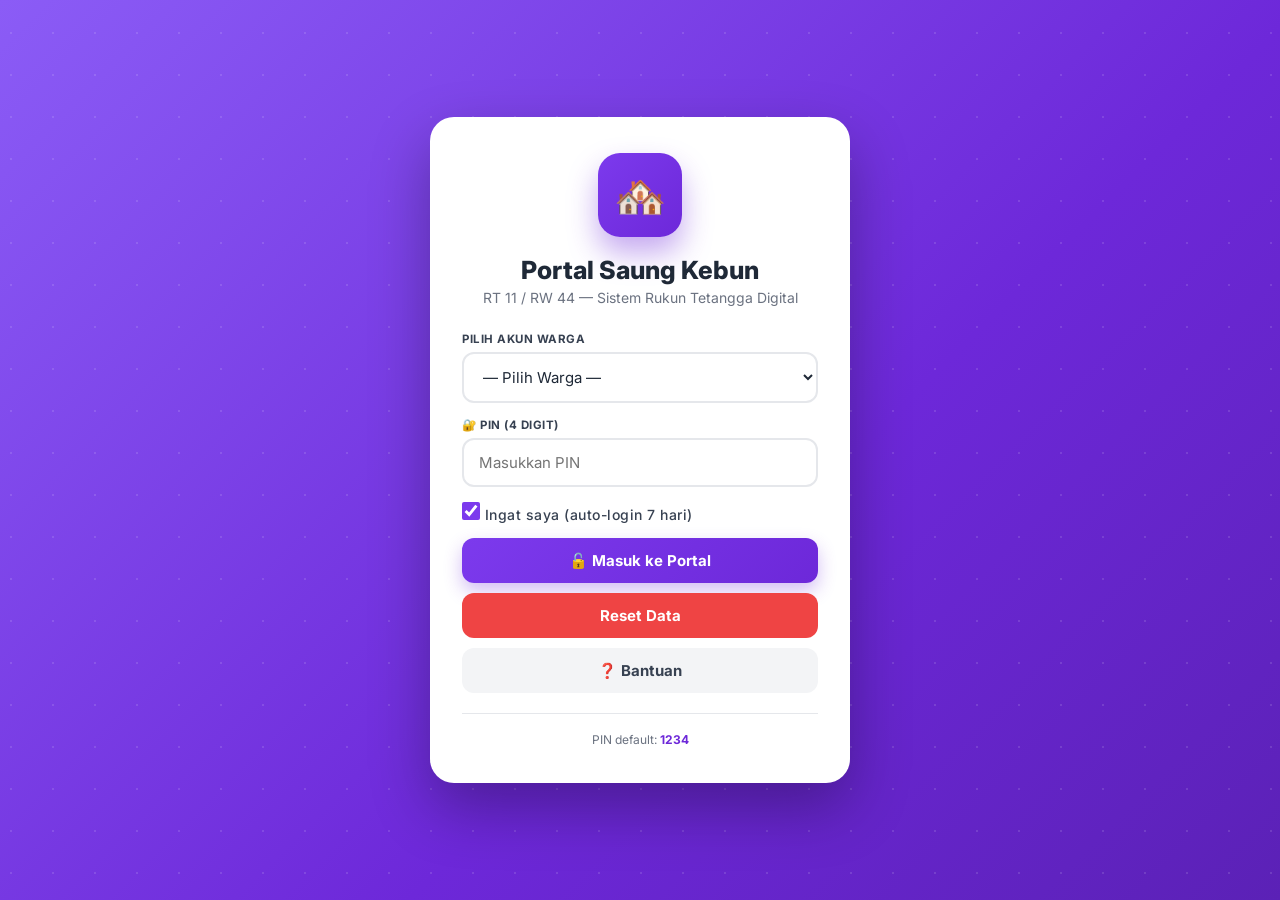
==== commit 7b1691cb: "Update index.html" ====
--- a/index.html
+++ b/index.html
@@ -7,11 +7,9 @@
 <title>Portal Saung Kebun RT 11 RW 44</title>
 <link href="https://fonts.googleapis.com/css2?family=Inter:wght@400;500;600;700;800&display=swap" rel="stylesheet">
 <style>
-/* ========== RESET & VARIABEL UNGU ========== */
 *{margin:0;padding:0;box-sizing:border-box;-webkit-tap-highlight-color:transparent}
 :root{
-  --p:#7C3AED;--pd:#6D28D9;--pdd:#5B21B6;--pl:#A78BFA;
-  --tint:#F5F3FF;--tint2:#EDE9FE;
+  --p:#7C3AED;--pd:#6D28D9;--pdd:#5B21B6;--pl:#A78BFA;--pt:#EDE9FE;--pt2:#F5F3FF;
   --ink:#1F2937;--ink2:#374151;--muted:#6B7280;--muted2:#9CA3AF;
   --line:#E5E7EB;--line2:#F3F4F6;--bg:#F4F4F8;--card:#fff;
   --green:#10B981;--red:#EF4444;--blue:#3B82F6;
@@ -22,7 +20,7 @@
 input,select,textarea{font-family:inherit}
 ::-webkit-scrollbar{width:8px}::-webkit-scrollbar-thumb{background:#C4B5FD;border-radius:8px}
 
-/* ========== LOGIN ========== */
+/* LOGIN */
 .login-page{min-height:100vh;display:flex;align-items:center;justify-content:center;background:linear-gradient(135deg,#8B5CF6 0%,#6D28D9 60%,#5B21B6 100%);padding:20px;position:relative;overflow:hidden}
 .login-page::before{content:"";position:absolute;inset:-50%;background:radial-gradient(circle,rgba(255,255,255,.12) 1px,transparent 1px);background-size:42px 42px;animation:gm 18s linear infinite}
 @keyframes gm{to{transform:translate(42px,42px)}}
@@ -35,14 +33,14 @@
 .login-footer{text-align:center;margin-top:20px;padding-top:18px;border-top:1px solid var(--line);font-size:12px;color:var(--muted)}
 .login-footer b{color:var(--pd)}
 
-/* ========== FORM & TOMBOL ========== */
+/* FORM */
 .form-group{margin-bottom:15px}
 .form-group label{display:block;font-size:11.5px;font-weight:700;color:var(--ink2);margin-bottom:6px;text-transform:uppercase;letter-spacing:.5px}
 .form-group select,.form-group input,.form-group textarea{width:100%;padding:13px 15px;border:2px solid var(--line);border-radius:12px;font-size:15px;background:#fff;color:var(--ink)}
 .form-group textarea{resize:vertical;min-height:60px}
 .form-group select:focus,.form-group input:focus,.form-group textarea:focus{outline:none;border-color:var(--p);box-shadow:0 0 0 3px rgba(124,58,237,.15)}
 .form-row{display:grid;grid-template-columns:1fr 1fr;gap:12px}
-.check-label{display:flex;align-items:center;gap:9px;text-transform:none!important;font-size:14px!important;font-weight:500!important;color:var(--ink2)!important;cursor:pointer;letter-spacing:0!important}
+.check-label{display:flex;align-items:center;gap:9px;text-transform:none!important;font-size:14px!important;font-weight:500!important;color:var(--ink2)!important;cursor:pointer}
 .check-label input{width:18px;height:18px;accent-color:var(--p)}
 .btn{padding:13px 20px;border:none;border-radius:12px;font-weight:700;font-size:15px;display:inline-flex;align-items:center;justify-content:center;gap:8px;transition:all .2s}
 .btn:active{transform:scale(.98)}
@@ -54,20 +52,20 @@
 .btn-sm{padding:8px 14px;font-size:12.5px;border-radius:10px}
 .btn-block{width:100%}
 
-/* ========== LAYOUT UTAMA (FLEX PRESISI) ========== */
+/* LAYOUT */
 .app{display:flex;min-height:100vh}
 .sidebar{width:var(--sbw);flex:0 0 var(--sbw);background:#fff;border-right:1px solid var(--line);position:sticky;top:0;height:100vh;overflow-y:auto;z-index:40}
 .sidebar-header{padding:20px 20px 16px;border-bottom:1px solid var(--line);margin-bottom:12px}
-.sidebar-header h2{font-size:18px;font-weight:800;color:var(--ink)}
+.sidebar-header h2{font-size:18px;font-weight:800}
 .sidebar-header p{font-size:12px;color:var(--muted);margin-top:3px}
 .sidebar-menu{display:flex;flex-direction:column;gap:2px;padding:0 10px 20px}
-.sidebar-item{display:flex;align-items:center;gap:12px;padding:11px 14px;cursor:pointer;border-radius:10px;color:var(--muted);font-weight:600;font-size:14px;transition:all .15s;flex-shrink:0}
-.sidebar-item:hover{background:var(--tint);color:var(--ink)}
-.sidebar-item.active{background:var(--tint2);color:var(--pdd)}
+.sidebar-item{display:flex;align-items:center;gap:12px;padding:11px 14px;cursor:pointer;border-radius:10px;color:var(--muted);font-weight:600;font-size:14px;transition:all .15s}
+.sidebar-item:hover{background:var(--pt2);color:var(--ink)}
+.sidebar-item.active{background:var(--pt);color:var(--pdd)}
 .sidebar-item .icon{font-size:19px;width:24px;text-align:center;flex-shrink:0}
 .main{flex:1;min-width:0;display:flex;flex-direction:column}
 
-/* ========== HEADER UNGU ========== */
+/* HEADER */
 .header{background:linear-gradient(135deg,var(--p) 0%,var(--pd) 55%,var(--pdd) 100%);color:#fff;padding:22px 28px;position:relative;overflow:hidden;flex-shrink:0}
 .header::before{content:"";position:absolute;top:-60px;right:-40px;width:220px;height:220px;border-radius:50%;background:rgba(255,255,255,.1);pointer-events:none}
 .header-top{display:flex;justify-content:space-between;align-items:flex-start;position:relative;z-index:1;gap:12px}
@@ -79,22 +77,22 @@
 .notif-btn .badge{position:absolute;top:-6px;right:-6px;min-width:22px;height:22px;padding:0 6px;background:var(--red);border-radius:50%;font-size:11px;font-weight:800;display:none;align-items:center;justify-content:center;border:2px solid var(--pd);color:#fff}
 .notif-btn .badge.show{display:flex}
 
-/* ========== KONTEN ========== */
+/* CONTENT */
 .content{flex:1;padding:24px 28px 90px;width:100%;max-width:1280px;margin:0 auto}
 .page{display:none}
 .page.active{display:block;animation:fadein .25s ease}
 @keyframes fadein{from{opacity:0;transform:translateY(6px)}to{opacity:1;transform:none}}
 
-/* ========== KARTU ========== */
+/* CARD */
 .card{background:var(--card);border-radius:18px;padding:22px;margin-bottom:16px;box-shadow:0 3px 12px rgba(31,41,55,.06);border:1px solid #ECECF3}
 .card-header{display:flex;justify-content:space-between;align-items:center;margin-bottom:16px;flex-wrap:wrap;gap:10px}
 .card-header h3{font-size:17px;font-weight:700;display:flex;align-items:center;gap:9px}
 .card-header .link{font-size:13px;color:var(--pd);font-weight:700;cursor:pointer}
 .section-title{font-size:15px;font-weight:800;color:var(--ink);margin:6px 0 12px;display:flex;align-items:center;gap:8px}
 .section-title::before{content:"";width:4px;height:18px;background:linear-gradient(180deg,var(--p),var(--pd));border-radius:3px}
-.form-box{border:1px dashed #C4B5FD;border-radius:14px;padding:16px;background:var(--tint)}
-
-/* ========== SEARCH / FILTER / AKSI ========== */
+.form-box{border:1px dashed #C4B5FD;border-radius:14px;padding:16px;background:var(--pt2)}
+
+/* SEARCH / FILTER */
 .search-box{position:relative;margin-bottom:14px}
 .search-box input{width:100%;padding:12px 16px 12px 44px;border:2px solid var(--line);border-radius:12px;font-size:14px}
 .search-box input:focus{outline:none;border-color:var(--p)}
@@ -108,8 +106,8 @@
 .action-btn.reset{background:var(--line2);color:var(--ink2)}
 .action-btn.pdf{background:var(--red);color:#fff}
 
-/* ========== INFO BOX ========== */
-.info-box{background:var(--tint);border:1px solid #DDD6FE;border-radius:14px;padding:16px;margin-bottom:16px}
+/* INFO BOX */
+.info-box{background:var(--pt);border:1px solid #DDD6FE;border-radius:14px;padding:16px;margin-bottom:16px}
 .info-box.green{background:#F0FDF4;border-color:#BBF7D0}
 .info-box-header{display:flex;justify-content:space-between;align-items:center;margin-bottom:10px;flex-wrap:wrap;gap:8px}
 .info-box-header h4{font-size:14px;font-weight:700}
@@ -120,19 +118,19 @@
 .bank-info .an{font-size:12px;color:var(--muted);margin-top:3px}
 .info-box .note{font-size:11.5px;color:var(--muted);margin-top:8px;line-height:1.5}
 
-/* ========== GRID KEUANGAN ========== */
+/* FINANCE GRID */
 .finance-grid{display:grid;grid-template-columns:repeat(3,1fr);gap:12px}
 .finance-item{padding:15px;border-radius:14px;border:1px solid transparent}
 .finance-item.green{background:#F0FDF4;border-color:#DCFCE7}
 .finance-item.blue{background:#EFF6FF;border-color:#DBEAFE}
 .finance-item.orange{background:#FFF7ED;border-color:#FFEDD5}
 .finance-item.red{background:#FEF2F2;border-color:#FEE2E2}
-.finance-item.purple{background:var(--tint);border-color:var(--tint2)}
+.finance-item.purple{background:var(--pt);border-color:var(--pt2)}
 .finance-item .label{font-size:11px;color:var(--muted);font-weight:700;margin-bottom:5px;text-transform:uppercase}
 .finance-item .value{font-size:17px;font-weight:800;color:var(--ink)}
 .finance-item .icon-box{width:34px;height:34px;border-radius:10px;display:flex;align-items:center;justify-content:center;font-size:17px;margin-top:10px;background:rgba(255,255,255,.7)}
 
-/* ========== MENU GRID ========== */
+/* MENU GRID */
 .menu-grid{display:grid;grid-template-columns:repeat(5,1fr);gap:12px}
 .menu-item{display:flex;flex-direction:column;align-items:center;gap:9px;cursor:pointer;padding:6px 2px;transition:transform .15s}
 .menu-item:active{transform:scale(.94)}
@@ -148,7 +146,7 @@
 .mi-h{background:linear-gradient(135deg,#E0E7FF,#C7D2FE)}
 .menu-item span{font-size:11.5px;color:var(--ink2);font-weight:600;text-align:center}
 
-/* ========== LIST ITEM ========== */
+/* DATA ITEM */
 .data-item{display:flex;align-items:center;gap:13px;padding:14px;border:1px solid var(--line);border-radius:14px;margin-bottom:10px;background:#fff;transition:all .18s}
 .data-item:hover{box-shadow:0 6px 16px rgba(31,41,55,.08);border-color:#C4B5FD}
 .data-avatar{width:46px;height:46px;border-radius:13px;background:linear-gradient(135deg,var(--p),var(--pd));color:#fff;display:flex;align-items:center;justify-content:center;font-weight:800;font-size:16px;flex-shrink:0}
@@ -163,24 +161,26 @@
 .btn-del{background:#FEE2E2;color:#DC2626}
 .pin-tag{font-size:9.5px;color:var(--green);font-weight:800;background:#D1FAE5;padding:2px 7px;border-radius:8px}
 
-/* ========== BADGE ========== */
+/* BADGE */
 .badge{display:inline-flex;padding:4px 10px;border-radius:20px;font-size:11px;font-weight:700;white-space:nowrap}
 .b-green{background:#D1FAE5;color:#065F46}
 .b-yellow{background:#FEF3C7;color:#92400E}
 .b-red{background:#FEE2E2;color:#991B1B}
 .b-blue{background:#DBEAFE;color:#1E40AF}
 .b-gray{background:#F1F5F9;color:#475569}
-.b-purple{background:var(--tint2);color:var(--pdd)}
-
-/* ========== ROW / VOTING / PROGRESS ========== */
+.b-purple{background:var(--pt);color:var(--pdd)}
+
+/* ROW */
 .row-item{display:flex;justify-content:space-between;align-items:center;gap:12px;padding:13px 0;border-bottom:1px solid var(--line2)}
 .row-item:last-child{border-bottom:none}
 .row-item .ri-title{font-size:14px;font-weight:600}
 .row-item .ri-meta{font-size:12px;color:var(--muted2);margin-top:2px}
 .row-item .ri-amt{font-weight:800;font-size:14.5px;white-space:nowrap}
 .amt-in{color:var(--green)}.amt-out{color:var(--red)}
+
+/* VOTING / PROGRESS */
 .voting-option{padding:11px 14px;background:#FAFAFF;border:2px solid var(--line);border-radius:11px;margin-bottom:7px;cursor:pointer;display:flex;justify-content:space-between;align-items:center;gap:10px}
-.voting-option:hover{border-color:var(--p);background:var(--tint)}
+.voting-option:hover{border-color:var(--p);background:var(--pt)}
 .vbar{height:7px;background:#E5E7EB;border-radius:4px;overflow:hidden;margin:0 0 9px}
 .vbar>div{height:100%;background:linear-gradient(90deg,var(--p),var(--pd));transition:width .6s}
 .progress{height:9px;background:#E5E7EB;border-radius:5px;overflow:hidden;margin-top:10px}
@@ -188,13 +188,13 @@
 .empty{text-align:center;padding:46px 20px;color:var(--muted2)}
 .empty-icon{font-size:50px;margin-bottom:12px;opacity:.45}
 
-/* ========== BOTTOM NAV (MOBILE) ========== */
+/* BOTTOM NAV */
 .bottom-nav{display:none;position:fixed;bottom:0;left:0;right:0;background:#fff;border-top:1px solid var(--line);grid-template-columns:repeat(5,1fr);padding:9px 0 calc(9px + env(safe-area-inset-bottom));z-index:100;box-shadow:0 -4px 16px rgba(0,0,0,.06)}
 .bottom-nav button{background:none;border:none;padding:7px 4px;color:var(--muted2);font-size:10px;font-weight:700;display:flex;flex-direction:column;align-items:center;gap:4px}
 .bottom-nav button.active{color:var(--pd)}
 .bottom-nav button .ni{font-size:22px}
 
-/* ========== OVERLAY ========== */
+/* OVERLAY */
 .toast{position:fixed;top:22px;left:50%;transform:translateX(-50%) translateY(-130px);background:var(--pd);color:#fff;padding:14px 24px;border-radius:13px;font-size:14px;font-weight:700;z-index:4000;opacity:0;transition:all .4s;box-shadow:0 14px 30px rgba(0,0,0,.25);max-width:90vw;text-align:center}
 .toast.show{opacity:1;transform:translateX(-50%) translateY(0)}
 .toast.error{background:var(--red)}.toast.info{background:var(--blue)}
@@ -210,12 +210,12 @@
 .lightbox img{max-width:100%;max-height:88vh;border-radius:14px}
 .lightbox .lb-close{position:absolute;top:18px;right:18px;background:#fff;border:none;padding:10px 18px;border-radius:10px;font-weight:800}
 .loading{position:fixed;inset:0;background:var(--bg);display:flex;align-items:center;justify-content:center;z-index:5000;flex-direction:column}
-.spinner{width:50px;height:50px;border:4px solid var(--tint2);border-top-color:var(--p);border-radius:50%;animation:sp .9s linear infinite}
+.spinner{width:50px;height:50px;border:4px solid var(--pt);border-top-color:var(--p);border-radius:50%;animation:sp .9s linear infinite}
 @keyframes sp{to{transform:rotate(360deg)}}
 
-/* ========== UPLOAD FOTO ========== */
+/* PHOTO UPLOAD */
 .photo-upload-area{border:2px dashed #C4B5FD;border-radius:12px;padding:18px;text-align:center;cursor:pointer;background:#fff}
-.photo-upload-area:hover{border-color:var(--p);background:var(--tint)}
+.photo-upload-area:hover{border-color:var(--p);background:var(--pt2)}
 .photo-upload-area input{display:none}
 .photo-upload-area .ui{font-size:30px;margin-bottom:6px}
 .photo-upload-area .ut{font-size:13px;color:var(--muted);font-weight:600}
@@ -232,7 +232,7 @@
 .riwayat-stat.yellow{background:#FFFBEB;border:1px solid #FDE68A}
 .riwayat-stat.red{background:#FEF2F2;border:1px solid #FECACA}
 
-/* ========== RESPONSIVE ========== */
+/* RESPONSIVE */
 @media(max-width:1023px){
   .sidebar{display:none}
   .bottom-nav{display:grid}
@@ -249,10 +249,12 @@
   .login-container{padding:28px 20px}
   .riwayat-stats{grid-template-columns:1fr}
 }
+
 @media print{
   .sidebar,.bottom-nav,.notif-btn,.action-row,.filter-row,.search-box,.info-box,.data-actions,.toast,.modal,.form-box{display:none!important}
   body,.app,.main,.content{background:#fff!important}
   .header{background:#fff!important;color:#000!important;border-bottom:2px solid #000;padding:0 0 12px!important}
+  .header::before{display:none}
   .card{box-shadow:none!important;border:1px solid #ddd!important;break-inside:avoid}
   .content{padding:0!important;max-width:100%!important}
 }
@@ -260,22 +262,20 @@
 </head>
 <body>
 
-<!-- LOGIN -->
 <div class="login-page" id="loginPage">
   <div class="login-container">
     <div class="login-logo">🏘️</div>
     <div class="login-header"><h1>Portal Saung Kebun</h1><p>RT 11 / RW 44 — Sistem Rukun Tetangga Digital</p></div>
-    <div class="form-group"><label>👤 Pilih Akun Warga</label><select id="loginWarga"><option value="">— Memuat —</option></select></div>
+    <div class="form-group"><label> Pilih Akun Warga</label><select id="loginWarga"><option value="">— Memuat —</option></select></div>
     <div class="form-group"><label>🔐 PIN (4 digit)</label><input type="password" id="loginPin" placeholder="Masukkan PIN" maxlength="4" inputmode="numeric" oninput="this.value=this.value.replace(/[^0-9]/g,'')"></div>
     <div class="form-group"><label class="check-label"><input type="checkbox" id="rememberMe" checked> Ingat saya (auto-login 7 hari)</label></div>
     <button class="btn btn-primary btn-block" onclick="doLogin()">🔓 Masuk ke Portal</button>
-    <button class="btn btn-danger btn-block" style="margin-top:10px" onclick="resetData()">🔄 Reset Data</button>
+    <button class="btn btn-danger btn-block" style="margin-top:10px" onclick="resetData()"> Reset Data</button>
     <button class="btn btn-secondary btn-block" style="margin-top:10px" onclick="showHelp()">❓ Bantuan</button>
-    <div class="login-footer">💡 PIN default: <b>1234</b></div>
+    <div class="login-footer"> PIN default: <b>1234</b></div>
   </div>
 </div>
 
-<!-- APP -->
 <div class="app" id="app" style="display:none">
   <aside class="sidebar">
     <div class="sidebar-header"><h2>🏘️ Saung Kebun</h2><p>RT 11 / RW 44</p></div>
@@ -295,7 +295,6 @@
     </div>
 
     <div class="content" id="content">
-      <!-- BERANDA -->
       <div class="page active" id="pageHome">
         <div class="card">
           <div style="display:flex;justify-content:space-between;align-items:flex-start;gap:14px">
@@ -335,21 +334,19 @@
         <div class="menu-grid" id="homeMenu"></div>
       </div>
 
-      <!-- WARGA -->
       <div class="page" id="pageWarga">
         <div class="card">
-          <div class="card-header"><h3>👥 Data Warga <span class="badge b-blue" id="wargaCount">0</span></h3><button class="btn btn-sm btn-primary" onclick="showWargaForm()">＋ Tambah Warga</button></div>
+          <div class="card-header"><h3>👥 Data Warga <span class="badge b-blue" id="wargaCount">0</span></h3><button class="btn btn-sm btn-primary" onclick="showWargaForm()">＋ Tambah</button></div>
           <div class="search-box"><span class="si">🔍</span><input type="text" id="searchWarga" placeholder="Cari nama, blok, jabatan..." oninput="renderWargaList()"></div>
           <div id="wargaList"></div>
         </div>
       </div>
 
-      <!-- IURAN -->
       <div class="page" id="pageIuran">
         <div class="card">
           <div class="card-header"><h3>✅ Status Iuran Warga</h3><button class="btn btn-sm btn-secondary" onclick="ubahNominalIuran()">✏️ Ubah Nominal</button></div>
           <div class="info-box green">
-            <div class="info-box-header"><h4>💡 Info</h4><button onclick="showPage('setoran')">💰 Setor Iuran</button></div>
+            <div class="info-box-header"><h4>💡 Info</h4><button onclick="showPage('setoran')">💰 Setor</button></div>
             <p class="note">Nominal iuran: <b id="iuranNominalLabel">Rp 50.000</b>/bulan. Tandai lunas setelah warga membayar.</p>
           </div>
           <div class="filter-row"><select id="iuranBulan" onchange="renderIuranList()"></select></div>
@@ -357,13 +354,12 @@
         </div>
       </div>
 
-      <!-- KEUANGAN -->
       <div class="page" id="pageKeuangan">
         <div class="card">
           <div class="card-header"><h3>💰 Keuangan</h3></div>
           <div class="filter-row">
             <select id="filterBulan" onchange="applyFilter()"></select>
-            <select id="filterPeriode" onchange="applyFilter()"><option value="bulan">Per Bulan</option><option value="semua">Semua Waktu</option></select>
+            <select id="filterPeriode" onchange="applyFilter()"><option value="bulan">Per Bulan</option><option value="semua">Semua</option></select>
           </div>
           <div class="action-row">
             <button class="action-btn add" onclick="showTambahTransaksi()">＋ Tambah</button>
@@ -383,7 +379,6 @@
         <div class="card"><div class="card-header"><h3>📊 Mutasi Kas</h3></div><div id="mutasiList"></div></div>
       </div>
 
-      <!-- SETORAN -->
       <div class="page" id="pageSetoran">
         <div class="card">
           <div class="card-header"><h3>📤 Setoran Online</h3></div>
@@ -404,7 +399,7 @@
             <div class="form-group">
               <label>📷 Bukti Transfer (boleh lebih dari 1 foto)</label>
               <div class="photo-upload-area" onclick="document.getElementById('setorBukti').click()">
-                <div class="ui">📷</div><div class="ut">Klik untuk pilih foto (bisa banyak)</div>
+                <div class="ui"></div><div class="ut">Klik untuk pilih foto (bisa banyak)</div>
                 <input type="file" id="setorBukti" accept="image/*" multiple onchange="handleMultiplePhotos(this)">
               </div>
               <div class="photo-preview-grid" id="buktiPreviewGrid"></div>
@@ -429,14 +424,13 @@
         </div>
       </div>
 
-      <!-- MODUL LAIN -->
       <div class="page" id="pagePengumuman"><div class="card"><div class="card-header"><h3>📢 Pengumuman</h3><button class="btn btn-sm btn-primary" onclick="showPengumumanForm()">＋ Tambah</button></div><div id="pengumumanList"></div></div></div>
-      <div class="page" id="pagePengaduan"><div class="card"><div class="card-header"><h3>🚨 Pengaduan</h3><button class="btn btn-sm btn-primary" onclick="showLaporForm()">＋ Lapor</button></div><div id="pengaduanList"></div></div></div>
+      <div class="page" id="pagePengaduan"><div class="card"><div class="card-header"><h3> Pengaduan</h3><button class="btn btn-sm btn-primary" onclick="showLaporForm()">＋ Lapor</button></div><div id="pengaduanList"></div></div></div>
       <div class="page" id="pageRonda"><div class="card"><div class="card-header"><h3>🛡️ Jadwal Ronda</h3><button class="btn btn-sm btn-primary" onclick="showRondaForm()">＋ Tambah</button></div><div id="rondaList"></div></div></div>
       <div class="page" id="pageSurat"><div class="card"><div class="card-header"><h3>✉️ Pengajuan Surat</h3><button class="btn btn-sm btn-primary" onclick="showSuratForm()">＋ Ajukan</button></div><div id="suratList"></div></div></div>
-      <div class="page" id="pageTamu"><div class="card"><div class="card-header"><h3>👤 Buku Tamu</h3><button class="btn btn-sm btn-primary" onclick="showTamuForm()">＋ Tambah</button></div><div id="tamuList"></div></div></div>
+      <div class="page" id="pageTamu"><div class="card"><div class="card-header"><h3> Buku Tamu</h3><button class="btn btn-sm btn-primary" onclick="showTamuForm()">＋ Tambah</button></div><div id="tamuList"></div></div></div>
       <div class="page" id="pageVoting"><div class="card"><div class="card-header"><h3>🗳️ Jajak Pendapat</h3><button class="btn btn-sm btn-primary" onclick="showVotingForm()">＋ Buat Polling</button></div><div id="votingList"></div></div></div>
-      <div class="page" id="pageAkun"><div class="card"><div class="card-header"><h3>⚙️ Akun Saya</h3><button class="btn btn-sm btn-secondary" onclick="editProfil()">✏️ Edit Profil</button></div><div id="akunInfo"></div><button class="btn btn-danger btn-block" style="margin-top:16px" onclick="doLogout()">🚪 Keluar</button></div></div>
+      <div class="page" id="pageAkun"><div class="card"><div class="card-header"><h3>️ Akun Saya</h3><button class="btn btn-sm btn-secondary" onclick="editProfil()">️ Edit Profil</button></div><div id="akunInfo"></div><button class="btn btn-danger btn-block" style="margin-top:16px" onclick="doLogout()">🚪 Keluar</button></div></div>
     </div>
   </div>
 
@@ -455,7 +449,6 @@
 <div class="loading" id="loading"><div class="spinner"></div><p>Memuat data…</p></div>
 
 <script>
-/* ================= DATA DEFAULT ================= */
 const defaultData={
   rt:{nama:'Portal Saung Kebun RT 11 RW 44',iuranNominal:50000,bank:{nama:'Bank Mandiri',rek:'123-00-456789-0',an:'Kas RT 11 Saung Kebun'}},
   warga:[
@@ -476,7 +469,6 @@
   ronda:[{id:'R001',tgl:'2026-10-06',shift:'Malam',waktu:'22.00 - 02.00',petugas:'Dedi Mulyawan',blok:'A04',catatan:'Patroli rutin'}]
 };
 
-/* ================= STATE & UTIL ================= */
 let appData,currentUser=null,currentPage='home',uploadedPhotos=[];
 const $=id=>document.getElementById(id);
 const esc=s=>String(s==null?'':s).replace(/&/g,'&amp;').replace(/</g,'&lt;').replace(/>/g,'&gt;').replace(/"/g,'&quot;');
@@ -500,101 +492,87 @@
 const saveData=()=>{try{localStorage.setItem('saungkebon_v4',JSON.stringify(appData));}catch(e){}};
 const normalize=()=>{if(!appData.rt)appData.rt=defaultData.rt;if(!appData.rt.bank)appData.rt.bank=defaultData.rt.bank;if(appData.rt.iuranNominal==null)appData.rt.iuranNominal=50000;if(!Array.isArray(appData.warga))appData.warga=[];appData.warga.forEach(w=>{if(!w.pin)w.pin='1234';});['iuran','kas','setoran','pengumuman','lapor','tamu','surat','voting','ronda'].forEach(k=>{if(!Array.isArray(appData[k]))appData[k]=[];});};
 
-/* ================= AUTH ================= */
 const populateLoginWarga=()=>$('loginWarga').innerHTML='<option value="">— Pilih Warga —</option>'+(appData.warga||[]).map(w=>`<option value="${w.id}">${esc(w.nama)} (${esc(w.gol)}) · Blok ${esc(w.blok)}</option>`).join('');
 function doLogin(){const id=$('loginWarga').value,pin=$('loginPin').value.trim();if(!id)return showToast('Pilih akun','error');if(!/^\d{4}$/.test(pin))return showToast('PIN 4 digit','error');const w=appData.warga.find(x=>x.id===id);if(!w)return showToast('Akun tidak ada','error');if(pin!==(w.pin||'1234'))return showToast('PIN salah!','error');currentUser=w;if($('rememberMe').checked)localStorage.setItem('rtku_sess',JSON.stringify({id:w.id,t:Date.now(),p:currentPage}));enterApp();showToast('Selamat datang, '+w.nama.split(' ')[0]+'!');}
 function enterApp(){$('loginPage').style.display='none';$('app').style.display='flex';$('loading').style.display='none';$('headerRole').textContent=currentUser.gol;$('headerName').textContent=currentUser.nama;buildSidebar();buildHomeMenu();showPage(currentPage||'home');}
 function doLogout(){if(!confirm('Yakin keluar?'))return;currentUser=null;localStorage.removeItem('rtku_sess');$('loginPage').style.display='flex';$('app').style.display='none';$('loginPin').value='';}
-function resetData(){if(!confirm('Reset semua data ke bawaan?'))return;if(!confirm('Yakin 100%?'))return;appData=JSON.parse(JSON.stringify(defaultData));saveData();populateLoginWarga();showToast('Data direset! PIN: 1234');}
+function resetData(){if(!confirm('⚠️ Reset semua data?'))return;if(!confirm('Yakin 100%?'))return;appData=JSON.parse(JSON.stringify(defaultData));saveData();populateLoginWarga();showToast('Data direset! PIN: 1234');}
 function showHelp(){alert('LOGIN:\n1. Pilih nama\n2. PIN: 1234\n3. Masuk\n\nHak akses:\n• Ketua RT/Bendahara/Sekretaris: konfirmasi setoran & kelola data\n• Warga: setor, lapor, surat, voting');}
 
-/* ================= NAV ================= */
 const PAGES=['home','warga','iuran','keuangan','setoran','pengumuman','pengaduan','ronda','surat','tamu','voting','akun'];
-const NAV=[{id:'home',i:'🏠',l:'Beranda'},{id:'warga',i:'👥',l:'Warga'},{id:'iuran',i:'✅',l:'Iuran'},{id:'keuangan',i:'💰',l:'Keuangan'},{id:'setoran',i:'📤',l:'Setoran'},{id:'pengumuman',i:'📢',l:'Pengumuman'},{id:'pengaduan',i:'🚨',l:'Pengaduan'},{id:'ronda',i:'🛡️',l:'Ronda'},{id:'surat',i:'✉️',l:'Surat'},{id:'tamu',i:'👤',l:'Tamu'},{id:'voting',i:'🗳️',l:'Voting'},{id:'akun',i:'⚙️',l:'Akun'}];
+const NAV=[{id:'home',i:'',l:'Beranda'},{id:'warga',i:'👥',l:'Warga'},{id:'iuran',i:'✅',l:'Iuran'},{id:'keuangan',i:'💰',l:'Keuangan'},{id:'setoran',i:'📤',l:'Setoran'},{id:'pengumuman',i:'',l:'Pengumuman'},{id:'pengaduan',i:'🚨',l:'Pengaduan'},{id:'ronda',i:'️',l:'Ronda'},{id:'surat',i:'✉️',l:'Surat'},{id:'tamu',i:'👤',l:'Tamu'},{id:'voting',i:'🗳️',l:'Voting'},{id:'akun',i:'⚙️',l:'Akun'}];
 function buildSidebar(){$('sidebarMenu').innerHTML=NAV.map(n=>`<div class="sidebar-item" data-page="${n.id}" onclick="showPage('${n.id}')"><span class="icon">${n.i}</span>${n.l}</div>`).join('');}
 function buildHomeMenu(){const cls={warga:'mi-a',iuran:'mi-b',keuangan:'mi-c',setoran:'mi-h',pengumuman:'mi-e',pengaduan:'mi-d',ronda:'mi-c',surat:'mi-g',tamu:'mi-f',voting:'mi-b'};$('homeMenu').innerHTML=NAV.filter(n=>n.id!=='home'&&n.id!=='akun').map(n=>`<div class="menu-item" onclick="showPage('${n.id}')"><div class="menu-icon ${cls[n.id]||'mi-a'}">${n.i}</div><span>${n.l}</span></div>`).join('');}
 function showPage(p){if(!PAGES.includes(p))p='home';currentPage=p;document.querySelectorAll('.page').forEach(x=>x.classList.remove('active'));const el=$('page'+p[0].toUpperCase()+p.slice(1));if(el)el.classList.add('active');document.querySelectorAll('.sidebar-item').forEach(b=>b.classList.toggle('active',b.dataset.page===p));document.querySelectorAll('.bottom-nav button').forEach(b=>b.classList.toggle('active',b.dataset.page===p));refreshPage();window.scrollTo({top:0});}
 function refreshPage(){updateDashboard();switch(currentPage){case 'warga':renderWargaList();break;case 'iuran':buildIuranBulan();renderIuranList();break;case 'keuangan':buildKasBulan();applyFilter();break;case 'setoran':buildSetorBulan();renderSetoran();break;case 'pengumuman':renderPengumuman();break;case 'pengaduan':renderPengaduan();break;case 'ronda':renderRonda();break;case 'surat':renderSurat();break;case 'tamu':renderTamu();break;case 'voting':renderVoting();break;case 'akun':renderAkun();break;}}
-function updateDashboard(){const kas=appData.kas||[];const sal=kas.reduce((s,k)=>s+(k.tipe==='Masuk'?k.nominal:-k.nominal),0);const mk=kas.filter(k=>k.tipe==='Masuk').reduce((s,k)=>s+ +k.nominal,0);const kl=kas.filter(k=>k.tipe==='Keluar').reduce((s,k)=>s+ +k.nominal,0);$('hSaldo').textContent=rp(sal);$('hMasuk').textContent=rp(mk);$('hKeluar').textContent=rp(kl);$('hWarga').textContent=(appData.warga||[]).length;const b=bulanIni();const ln=(appData.iuran||[]).filter(i=>i.bulan===b&&i.status==='Lunas').length;const tt=(appData.warga||[]).length;$('hIuran').textContent=ln+'/'+tt;const pc=tt?Math.round(ln/tt*100):0;$('hIuranPct').textContent=pc+'%';$('hIuranBar').style.width=pc+'%';$('hLapor').textContent=(appData.lapor||[]).filter(l=>l.status!=='Selesai'&&l.status!=='Ditolak').length;const p=(appData.pengumuman||[]).find(x=>x.pin)||(appData.pengumuman||[])[0];if(p){$('annCategory').textContent=p.kat||'Pengumuman';$('annTitle').textContent=p.judul;$('annDesc').textContent=p.isi;$('annDate').textContent='📅 '+tglIndo(p.tgl)+(p.oleh?' · 👤 '+p.oleh:'');}const c=(appData.lapor||[]).filter(l=>l.status==='Baru').length+(isStaff()?(appData.setoran||[]).filter(s=>s.status==='Pending').length:0);const bd=$('notifBadge');bd.textContent=c;bd.classList.toggle('show',c>0);$('iuranNominalLabel').textContent=rp(appData.rt.iuranNominal);}
-
-/* ================= WARGA ================= */
+function updateDashboard(){const kas=appData.kas||[];const sal=kas.reduce((s,k)=>s+(k.tipe==='Masuk'?k.nominal:-k.nominal),0);const mk=kas.filter(k=>k.tipe==='Masuk').reduce((s,k)=>s+ +k.nominal,0);const kl=kas.filter(k=>k.tipe==='Keluar').reduce((s,k)=>s+ +k.nominal,0);$('hSaldo').textContent=rp(sal);$('hMasuk').textContent=rp(mk);$('hKeluar').textContent=rp(kl);$('hWarga').textContent=(appData.warga||[]).length;const b=bulanIni();const ln=(appData.iuran||[]).filter(i=>i.bulan===b&&i.status==='Lunas').length;const tt=(appData.warga||[]).length;$('hIuran').textContent=ln+'/'+tt;const pc=tt?Math.round(ln/tt*100):0;$('hIuranPct').textContent=pc+'%';$('hIuranBar').style.width=pc+'%';$('hLapor').textContent=(appData.lapor||[]).filter(l=>l.status!=='Selesai'&&l.status!=='Ditolak').length;const p=(appData.pengumuman||[]).find(x=>x.pin)||(appData.pengumuman||[])[0];if(p){$('annCategory').textContent=p.kat||'Pengumuman';$('annTitle').textContent=p.judul;$('annDesc').textContent=p.isi;$('annDate').textContent='📅 '+tglIndo(p.tgl)+(p.oleh?' ·  '+p.oleh:'');}const c=(appData.lapor||[]).filter(l=>l.status==='Baru').length+(isStaff()?(appData.setoran||[]).filter(s=>s.status==='Pending').length:0);const bd=$('notifBadge');bd.textContent=c;bd.classList.toggle('show',c>0);$('iuranNominalLabel').textContent=rp(appData.rt.iuranNominal);}
+
 function renderWargaList(){const q=($('searchWarga')?$('searchWarga').value:'').toLowerCase();let l=(appData.warga||[]).slice();if(q)l=l.filter(w=>[w.nama,w.blok,w.gol,w.pekerjaan,w.hp].some(v=>String(v||'').toLowerCase().includes(q)));$('wargaCount').textContent=l.length+' warga';$('wargaList').innerHTML=l.length?l.map(w=>`<div class="data-item"><div class="data-avatar">${initials(w.nama)}</div><div class="data-info"><div class="name">${esc(w.nama)} <span class="pin-tag">🔒 PIN</span></div><div class="detail"><b>${esc(w.gol)}</b> · Blok ${esc(w.blok)} · ${esc(w.status)}</div><div class="detail">💼 ${esc(w.pekerjaan||'-')} · 📱 ${esc(w.hp||'-')}</div></div><div class="data-actions"><button class="btn-edit" onclick="editWarga('${w.id}')">✏️</button><button class="btn-del" onclick="deleteWarga('${w.id}')">🗑️</button></div></div>`).join(''):emptyState('👥','Belum ada warga');}
-function showWargaForm(w){const e=!!w;openModal(`<div class="modal-header"><h3>${e?'✏️ Edit':'＋ Tambah'} Warga</h3><button class="modal-close" onclick="closeModal()">✕</button></div><div class="form-group"><label>Nama *</label><input id="wNama" value="${e?esc(w.nama):''}"></div><div class="form-row"><div class="form-group"><label>Blok *</label><input id="wBlok" value="${e?esc(w.blok):''}"></div><div class="form-group"><label>HP</label><input id="wHp" value="${e?esc(w.hp||''):''}"></div></div><div class="form-row"><div class="form-group"><label>Jabatan</label><select id="wGol">${['Warga','Ketua RT','Sekretaris','Bendahara','Anggota Keamanan'].map(g=>`<option ${e&&w.gol===g?'selected':''}>${g}</option>`).join('')}</select></div><div class="form-group"><label>Status</label><select id="wStatus">${['Tetap','Kontrak','Kost'].map(s=>`<option ${e&&w.status===s?'selected':''}>${s}</option>`).join('')}</select></div></div><div class="form-group"><label>Pekerjaan</label><input id="wPekerjaan" value="${e?esc(w.pekerjaan||''):''}"></div><div class="form-group"><label>🔐 PIN (4 digit) *</label><input id="wPin" value="${e?(w.pin||'1234'):'1234'}" maxlength="4" oninput="this.value=this.value.replace(/[^0-9]/g,'')"></div><button class="btn btn-primary btn-block" onclick="saveWarga('${e?w.id:''}')">💾 Simpan</button>`);}
+function showWargaForm(w){const e=!!w;openModal(`<div class="modal-header"><h3>${e?'️ Edit':'＋ Tambah'} Warga</h3><button class="modal-close" onclick="closeModal()">✕</button></div><div class="form-group"><label>Nama *</label><input id="wNama" value="${e?esc(w.nama):''}"></div><div class="form-row"><div class="form-group"><label>Blok *</label><input id="wBlok" value="${e?esc(w.blok):''}"></div><div class="form-group"><label>HP</label><input id="wHp" value="${e?esc(w.hp||''):''}"></div></div><div class="form-row"><div class="form-group"><label>Jabatan</label><select id="wGol">${['Warga','Ketua RT','Sekretaris','Bendahara','Anggota Keamanan'].map(g=>`<option ${e&&w.gol===g?'selected':''}>${g}</option>`).join('')}</select></div><div class="form-group"><label>Status</label><select id="wStatus">${['Tetap','Kontrak','Kost'].map(s=>`<option ${e&&w.status===s?'selected':''}>${s}</option>`).join('')}</select></div></div><div class="form-group"><label>Pekerjaan</label><input id="wPekerjaan" value="${e?esc(w.pekerjaan||''):''}"></div><div class="form-group"><label>🔐 PIN (4 digit) *</label><input id="wPin" value="${e?(w.pin||'1234'):'1234'}" maxlength="4" oninput="this.value=this.value.replace(/[^0-9]/g,'')"></div><button class="btn btn-primary btn-block" onclick="saveWarga('${e?w.id:''}')">💾 Simpan</button>`);}
 function saveWarga(id){const nama=$('wNama').value.trim(),blok=$('wBlok').value.trim(),hp=$('wHp').value.trim(),gol=$('wGol').value,status=$('wStatus').value,pekerjaan=$('wPekerjaan').value.trim(),pin=$('wPin').value.trim();if(!nama||!blok)return showToast('Nama & Blok wajib','error');if(!/^\d{4}$/.test(pin))return showToast('PIN 4 digit','error');const l=appData.warga||[];if(id){const i=l.findIndex(x=>x.id===id);if(i>-1)l[i]={...l[i],nama,blok,hp,gol,status,pekerjaan,pin};}else l.push({id:uid('W'),nama,blok,hp,gol,status,pekerjaan,pin});appData.warga=l;saveData();closeModal();showToast('Warga tersimpan');populateLoginWarga();renderWargaList();updateDashboard();}
 function editWarga(id){const w=appData.warga.find(x=>x.id===id);if(w)showWargaForm(w);}
 function deleteWarga(id){const w=appData.warga.find(x=>x.id===id);if(!w||!confirm('Hapus '+w.nama+'?'))return;appData.warga=appData.warga.filter(x=>x.id!==id);saveData();showToast('Warga dihapus');populateLoginWarga();renderWargaList();updateDashboard();}
 
-/* ================= IURAN ================= */
 function buildIuranBulan(){const s=new Set([bulanIni()]);(appData.iuran||[]).forEach(i=>s.add(i.bulan));$('iuranBulan').innerHTML=[...s].sort().reverse().map(b=>`<option value="${b}">${labelBulan(b)}</option>`).join('');}
-function renderIuranList(){const b=$('iuranBulan').value||bulanIni();const nom=+appData.rt.iuranNominal||50000;const m={};(appData.iuran||[]).filter(i=>i.bulan===b).forEach(i=>m[i.wargaId]=i);const l=appData.warga||[];const ln=l.filter(w=>m[w.id]&&m[w.id].status==='Lunas').length;$('iuranList').innerHTML=(l.length?`<div style="display:flex;justify-content:space-between;align-items:center;margin-bottom:12px;padding:12px 14px;background:var(--tint);border-radius:12px"><div style="font-size:13px;font-weight:700;color:var(--ink2)">${labelBulan(b)} · ${rp(nom)}/warga</div><span class="badge ${ln===l.length?'b-green':'b-yellow'}">${ln}/${l.length} lunas</span></div>`:'')+l.map(w=>{const r=m[w.id],ok=r&&r.status==='Lunas';return `<div class="data-item" style="${ok?'border-color:#BBF7D0;background:#F0FDF4':''}"><div class="data-avatar" style="${ok?'background:linear-gradient(135deg,#10B981,#059669)':''}">${ok?'✅':'⏳'}</div><div class="data-info"><div class="name">${esc(w.nama)} (Blok ${esc(w.blok)})</div><div class="detail">${ok?'Lunas '+tglPendek(r.tgl):'Belum membayar'}</div></div>${ok?`<span class="badge b-green">LUNAS</span>`:`<button class="btn btn-sm btn-success" onclick="toggleIuran('${w.id}','${b}',${nom})">✔ Tandai Lunas</button>`}</div>`;}).join('')||emptyState('✅','Belum ada warga');}
+function renderIuranList(){const b=$('iuranBulan').value||bulanIni();const nom=+appData.rt.iuranNominal||50000;const m={};(appData.iuran||[]).filter(i=>i.bulan===b).forEach(i=>m[i.wargaId]=i);const l=appData.warga||[];const ln=l.filter(w=>m[w.id]&&m[w.id].status==='Lunas').length;$('iuranList').innerHTML=(l.length?`<div style="display:flex;justify-content:space-between;align-items:center;margin-bottom:12px;padding:12px 14px;background:var(--pt);border-radius:12px"><div style="font-size:13px;font-weight:700;color:var(--ink2)">${labelBulan(b)} · ${rp(nom)}/warga</div><span class="badge ${ln===l.length?'b-green':'b-yellow'}">${ln}/${l.length} lunas</span></div>`:'')+l.map(w=>{const r=m[w.id],ok=r&&r.status==='Lunas';return `<div class="data-item" style="${ok?'border-color:#BBF7D0;background:#F0FDF4':''}"><div class="data-avatar" style="${ok?'background:linear-gradient(135deg,#10B981,#059669)':''}">${ok?'✅':'⏳'}</div><div class="data-info"><div class="name">${esc(w.nama)} (Blok ${esc(w.blok)})</div><div class="detail">${ok?'Lunas '+tglPendek(r.tgl):'Belum membayar'}</div></div>${ok?`<span class="badge b-green">LUNAS</span>`:`<button class="btn btn-sm btn-success" onclick="toggleIuran('${w.id}','${b}',${nom})">✔ Tandai Lunas</button>`}</div>`;}).join('')||emptyState('✅','Belum ada warga');}
 function toggleIuran(wid,b,nom){const l=appData.iuran||[];const i=l.findIndex(x=>x.wargaId===wid&&x.bulan===b);if(i>-1){if(l[i].status==='Lunas'){if(!confirm('Batalkan status lunas?'))return;l[i]={...l[i],status:'Belum',tgl:null};}else l[i]={...l[i],status:'Lunas',tgl:today()};}else l.push({id:uid('I'),wargaId:wid,bulan:b,nominal:nom,status:'Lunas',tgl:today()});appData.iuran=l;saveData();showToast('Status iuran diperbarui');renderIuranList();updateDashboard();}
 function ubahNominalIuran(){const v=prompt('Nominal iuran baru:',appData.rt.iuranNominal);if(v===null)return;const n=parseInt(String(v).replace(/[^0-9]/g,''));if(!n||n<1000)return showToast('Nominal tidak valid','error');appData.rt.iuranNominal=n;saveData();showToast('Nominal diubah');renderIuranList();updateDashboard();}
 
-/* ================= KEUANGAN ================= */
 function buildKasBulan(){const s=new Set([bulanIni()]);(appData.kas||[]).forEach(k=>{if(k.tgl)s.add(k.tgl.slice(0,7));});$('filterBulan').innerHTML=[...s].sort().reverse().map(b=>`<option value="${b}" ${b===bulanIni()?'selected':''}>${labelBulan(b)}</option>`).join('');}
-function applyFilter(){const b=$('filterBulan').value,p=$('filterPeriode').value;const f=(appData.kas||[]).filter(k=>k.tgl&&(p==='semua'||k.tgl.startsWith(b))).sort((a,c)=>(c.tgl||'').localeCompare(a.tgl||''));const sal=f.reduce((s,k)=>s+(k.tipe==='Masuk'?k.nominal:-k.nominal),0);$('kSaldo').textContent=rp(sal);$('kMasuk').textContent=rp(f.filter(k=>k.tipe==='Masuk').reduce((s,k)=>s+ +k.nominal,0));$('kKeluar').textContent=rp(f.filter(k=>k.tipe==='Keluar').reduce((s,k)=>s+ +k.nominal,0));$('mutasiList').innerHTML=f.length?f.map(k=>`<div class="row-item"><div><div class="ri-title">${esc(k.urai)} <span class="badge ${k.tipe==='Masuk'?'b-green':'b-red'}">${k.tipe}</span></div><div class="ri-meta">${esc(k.kat)} · ${tglPendek(k.tgl)}</div></div><div style="display:flex;align-items:center;gap:8px"><div class="ri-amt ${k.tipe==='Masuk'?'amt-in':'amt-out'}">${k.tipe==='Masuk'?'+':'-'}${rp(k.nominal)}</div><button class="btn-edit" style="padding:5px 9px;border:none;border-radius:8px" onclick="showTambahTransaksi(appData.kas.find(x=>x.id==='${k.id}'))">✏️</button><button class="btn-del" style="padding:5px 9px;border:none;border-radius:8px" onclick="deleteTransaksi('${k.id}')">🗑️</button></div></div>`).join(''):emptyState('📊','Tidak ada transaksi');}
+function applyFilter(){const b=$('filterBulan').value,p=$('filterPeriode').value;const f=(appData.kas||[]).filter(k=>k.tgl&&(p==='semua'||k.tgl.startsWith(b))).sort((a,c)=>(c.tgl||'').localeCompare(a.tgl||''));const sal=f.reduce((s,k)=>s+(k.tipe==='Masuk'?k.nominal:-k.nominal),0);$('kSaldo').textContent=rp(sal);$('kMasuk').textContent=rp(f.filter(k=>k.tipe==='Masuk').reduce((s,k)=>s+ +k.nominal,0));$('kKeluar').textContent=rp(f.filter(k=>k.tipe==='Keluar').reduce((s,k)=>s+ +k.nominal,0));$('mutasiList').innerHTML=f.length?f.map(k=>`<div class="row-item"><div><div class="ri-title">${esc(k.urai)} <span class="badge ${k.tipe==='Masuk'?'b-green':'b-red'}">${k.tipe}</span></div><div class="ri-meta">${esc(k.kat)} · ${tglPendek(k.tgl)}</div></div><div style="display:flex;align-items:center;gap:8px"><div class="ri-amt ${k.tipe==='Masuk'?'amt-in':'amt-out'}">${k.tipe==='Masuk'?'+':'-'}${rp(k.nominal)}</div><button class="btn-edit" style="padding:5px 9px;border:none;border-radius:8px" onclick="showTambahTransaksi(appData.kas.find(x=>x.id==='${k.id}'))">️</button><button class="btn-del" style="padding:5px 9px;border:none;border-radius:8px" onclick="deleteTransaksi('${k.id}')">🗑️</button></div></div>`).join(''):emptyState('📊','Tidak ada transaksi');}
 function resetFilter(){$('filterBulan').value=bulanIni();$('filterPeriode').value='bulan';applyFilter();}
 function showTambahTransaksi(e){e=e||null;openModal(`<div class="modal-header"><h3>${e?'✏️ Edit':'＋ Tambah'} Transaksi</h3><button class="modal-close" onclick="closeModal()">✕</button></div><div class="form-row"><div class="form-group"><label>Tipe</label><select id="tTipe"><option value="Masuk" ${e&&e.tipe==='Masuk'?'selected':''}>Pemasukan</option><option value="Keluar" ${e&&e.tipe==='Keluar'?'selected':''}>Pengeluaran</option></select></div><div class="form-group"><label>Kategori</label><select id="tKat">${['Iuran Warga','Donasi','Kebersihan','Keamanan','Kegiatan','Administrasi','Lainnya'].map(k=>`<option ${e&&e.kat===k?'selected':''}>${k}</option>`).join('')}</select></div></div><div class="form-group"><label>Uraian *</label><input id="tUrai" value="${e?esc(e.urai):''}"></div><div class="form-row"><div class="form-group"><label>Nominal *</label><input type="number" id="tNominal" value="${e?e.nominal:''}"></div><div class="form-group"><label>Tanggal</label><input type="date" id="tTgl" value="${e?e.tgl:today()}"></div></div><button class="btn btn-primary btn-block" onclick="saveTransaksi('${e?e.id:''}')">💾 Simpan</button>`);}
 function saveTransaksi(id){const tipe=$('tTipe').value,kat=$('tKat').value,urai=$('tUrai').value.trim(),nominal=parseInt($('tNominal').value),tgl=$('tTgl').value;if(!urai||!nominal||!tgl)return showToast('Lengkapi field','error');const l=appData.kas||[];if(id){const i=l.findIndex(x=>x.id===id);if(i>-1)l[i]={...l[i],tipe,kat,urai,nominal,tgl};}else l.unshift({id:uid('K'),tgl,tipe,kat,urai,nominal});appData.kas=l;saveData();closeModal();showToast('Transaksi tersimpan');buildKasBulan();applyFilter();updateDashboard();}
 function deleteTransaksi(id){if(!confirm('Hapus transaksi?'))return;appData.kas=appData.kas.filter(x=>x.id!==id);saveData();showToast('Dihapus');applyFilter();updateDashboard();}
 function salinRekening(){const r=(appData.rt.bank||{}).rek||'';if(navigator.clipboard)navigator.clipboard.writeText(r).then(()=>showToast('Rekening disalin'));else showToast('Gagal salin','error');}
 
-/* ================= SETORAN + MULTI FOTO ================= */
 function buildSetorBulan(){const s=new Set([bulanIni()]);const d=new Date();for(let i=-2;i<6;i++){const x=new Date(d.getFullYear(),d.getMonth()+i,1);s.add(x.getFullYear()+'-'+String(x.getMonth()+1).padStart(2,'0'));}(appData.setoran||[]).forEach(x=>s.add(x.bulan));$('setorBulan').innerHTML=[...s].sort().reverse().map(b=>`<option value="${b}" ${b===bulanIni()?'selected':''}>${labelBulan(b)}</option>`).join('');$('setorNominal').value=appData.rt.iuranNominal||50000;uploadedPhotos=[];renderPhotoPreview();}
 function handleMultiplePhotos(inp){const fs=Array.from(inp.files||[]);let done=0;fs.forEach(f=>{if(f.size>1024*1024){showToast(f.name+' > 1MB','error');done++;return;}if(!f.type.startsWith('image/')){showToast(f.name+' bukan gambar','error');done++;return;}const r=new FileReader();r.onload=e=>{uploadedPhotos.push({name:f.name,src:e.target.result});done++;if(done===fs.length)renderPhotoPreview();};r.readAsDataURL(f);});inp.value='';}
 function renderPhotoPreview(){const g=$('buktiPreviewGrid'),c=$('photoCount');if(!uploadedPhotos.length){g.innerHTML='';c.textContent='0 foto dipilih';return;}g.innerHTML=uploadedPhotos.map((p,i)=>`<div class="photo-preview-item"><img src="${p.src}" onclick="viewBukti(this.src)"><button class="rp" onclick="removePhoto(${i})">✕</button></div>`).join('');c.textContent=uploadedPhotos.length+' foto dipilih';}
 function removePhoto(i){uploadedPhotos.splice(i,1);renderPhotoPreview();}
 function submitSetoran(){const bulan=$('setorBulan').value,nominal=parseInt($('setorNominal').value),metode=$('setorMetode').value,ref=$('setorRef').value.trim(),catatan=$('setorCatatan').value.trim();if(!nominal||nominal<1000)return showToast('Nominal min Rp 1.000','error');const l=appData.setoran||[];l.unshift({id:uid('S'),wargaId:currentUser.id,namaWarga:currentUser.nama,blok:currentUser.blok,bulan,nominal,metode,ref,catatan,bukti:uploadedPhotos.map(p=>p.src),status:'Pending',tglSetor:today(),tglKonfirmasi:null,dikonfirmasiOleh:null,alasan:''});appData.setoran=l;saveData();showToast('Setoran terkirim ('+uploadedPhotos.length+' foto)');$('setorRef').value='';$('setorCatatan').value='';$('setorBukti').value='';uploadedPhotos=[];renderPhotoPreview();renderSetoran();updateDashboard();}
-function renderSetoran(){const cc=$('konfirmasiCard');if(isStaff()){cc.style.display='block';const pd=(appData.setoran||[]).filter(s=>s.status==='Pending');$('pendingCount').textContent=pd.length;$('konfirmasiList').innerHTML=pd.length?pd.map(s=>setoranRow(true,s)).join(''):emptyState('⏳','Tidak ada setoran menunggu');}else cc.style.display='none';const mine=(appData.setoran||[]).filter(s=>s.wargaId===(currentUser?currentUser.id:'-'));$('rsLunas').textContent=mine.filter(s=>s.status==='Dikonfirmasi').length;$('rsPending').textContent=mine.filter(s=>s.status==='Pending').length;$('rsDitolak').textContent=mine.filter(s=>s.status==='Ditolak').length;$('riwayatList').innerHTML=mine.length?mine.map(s=>setoranRow(false,s)).join(''):emptyState('📤','Anda belum pernah setor');}
-function setoranRow(konf,s){const w=appData.warga.find(x=>x.id===s.wargaId);const bc=s.status==='Pending'?'b-yellow':s.status==='Dikonfirmasi'?'b-green':'b-red';const bi=s.status==='Pending'?'⏳':s.status==='Dikonfirmasi'?'✅':'❌';const fc=Array.isArray(s.bukti)?s.bukti.length:(s.bukti?1:0);let act='';if(konf&&s.status==='Pending')act=`<div class="data-actions"><button class="btn-edit" style="background:#D1FAE5;color:#065F46" onclick="konfirmasiSetoran('${s.id}',1)">✅ Terima</button><button class="btn-del" onclick="konfirmasiSetoran('${s.id}',0)">❌ Tolak</button></div>`;return `<div class="data-item"><div class="data-avatar" style="background:linear-gradient(135deg,#8B5CF6,#6D28D9)">📤</div><div class="data-info"><div class="name">${konf?esc(w?w.nama:s.namaWarga)+' · ':''}${labelBulan(s.bulan)} <span class="badge ${bc}">${bi} ${s.status}</span></div><div class="detail">💰 <b>${rp(s.nominal)}</b> · ${esc(s.metode)}${s.ref?' · '+esc(s.ref):''}</div><div class="detail">📅 ${tglPendek(s.tglSetor)}${s.tglKonfirmasi?' · '+tglPendek(s.tglKonfirmasi)+(s.dikonfirmasiOleh?' oleh '+esc(s.dikonfirmasiOleh):''):''}</div>${fc?`<div class="detail"><span style="color:var(--pd);cursor:pointer;font-weight:700" onclick="viewBuktiGallery('${s.id}')">🖼️ Lihat ${fc} foto bukti</span></div>`:''}${s.alasan?`<div class="detail" style="color:#DC2626">📝 ${esc(s.alasan)}</div>`:''}</div>${act}</div>`;}
+function renderSetoran(){const cc=$('konfirmasiCard');if(isStaff()){cc.style.display='block';const pd=(appData.setoran||[]).filter(s=>s.status==='Pending');$('pendingCount').textContent=pd.length;$('konfirmasiList').innerHTML=pd.length?pd.map(s=>setoranRow(true,s)).join(''):emptyState('⏳','Tidak ada setoran menunggu');}else cc.style.display='none';const mine=(appData.setoran||[]).filter(s=>s.wargaId===(currentUser?currentUser.id:'-'));$('rsLunas').textContent=mine.filter(s=>s.status==='Dikonfirmasi').length;$('rsPending').textContent=mine.filter(s=>s.status==='Pending').length;$('rsDitolak').textContent=mine.filter(s=>s.status==='Ditolak').length;$('riwayatList').innerHTML=mine.length?mine.map(s=>setoranRow(false,s)).join(''):emptyState('','Anda belum pernah setor');}
+function setoranRow(konf,s){const w=appData.warga.find(x=>x.id===s.wargaId);const bc=s.status==='Pending'?'b-yellow':s.status==='Dikonfirmasi'?'b-green':'b-red';const bi=s.status==='Pending'?'':s.status==='Dikonfirmasi'?'✅':'❌';const fc=Array.isArray(s.bukti)?s.bukti.length:(s.bukti?1:0);let act='';if(konf&&s.status==='Pending')act=`<div class="data-actions"><button class="btn-edit" style="background:#D1FAE5;color:#065F46" onclick="konfirmasiSetoran('${s.id}',1)">✅ Terima</button><button class="btn-del" onclick="konfirmasiSetoran('${s.id}',0)">❌ Tolak</button></div>`;return `<div class="data-item"><div class="data-avatar" style="background:linear-gradient(135deg,#8B5CF6,#6D28D9)">📤</div><div class="data-info"><div class="name">${konf?esc(w?w.nama:s.namaWarga)+' · ':''}${labelBulan(s.bulan)} <span class="badge ${bc}">${bi} ${s.status}</span></div><div class="detail">💰 <b>${rp(s.nominal)}</b> · ${esc(s.metode)}${s.ref?' · '+esc(s.ref):''}</div><div class="detail">📅 ${tglPendek(s.tglSetor)}${s.tglKonfirmasi?' · '+tglPendek(s.tglKonfirmasi)+(s.dikonfirmasiOleh?' oleh '+esc(s.dikonfirmasiOleh):''):''}</div>${fc?`<div class="detail"><span style="color:var(--pd);cursor:pointer;font-weight:700" onclick="viewBuktiGallery('${s.id}')">🖼️ Lihat ${fc} foto bukti</span></div>`:''}${s.alasan?`<div class="detail" style="color:#DC2626">📝 ${esc(s.alasan)}</div>`:''}</div>${act}</div>`;}
 function viewBuktiGallery(id){const s=(appData.setoran||[]).find(x=>x.id===id);if(!s||!s.bukti)return;const f=Array.isArray(s.bukti)?s.bukti:[s.bukti];let i=0;const show=()=>{$('lightboxImg').src=f[i];$('lightbox').classList.add('active');let n=$('lbNav');if(n)n.remove();if(f.length>1){n=document.createElement('div');n.id='lbNav';n.style.cssText='position:fixed;bottom:26px;left:50%;transform:translateX(-50%);display:flex;gap:10px;z-index:6001';n.innerHTML=`<button onclick="lbMove(-1)" style="background:#fff;border:none;padding:10px 16px;border-radius:10px;font-weight:700">←</button><span style="background:#fff;padding:10px 14px;border-radius:10px;font-weight:700">${i+1}/${f.length}</span><button onclick="lbMove(1)" style="background:#fff;border:none;padding:10px 16px;border-radius:10px;font-weight:700">→</button>`;document.body.appendChild(n);}window.lbMove=d=>{i=Math.max(0,Math.min(f.length-1,i+d));show();};};show();}
 function konfirmasiSetoran(id,ok){const s=(appData.setoran||[]).find(x=>x.id===id);if(!s)return;if(ok){if(!confirm('Terima setoran '+rp(s.nominal)+' dari '+s.namaWarga+'? Kas & iuran akan otomatis terupdate.'))return;s.status='Dikonfirmasi';s.tglKonfirmasi=today();s.dikonfirmasiOleh=currentUser.nama;appData.kas.unshift({id:uid('K'),tgl:today(),tipe:'Masuk',kat:'Iuran Warga',urai:'Setoran '+labelBulan(s.bulan)+' - '+s.namaWarga,nominal:s.nominal});const ii=appData.iuran.findIndex(x=>x.wargaId===s.wargaId&&x.bulan===s.bulan);if(ii>-1)appData.iuran[ii]={...appData.iuran[ii],status:'Lunas',tgl:today()};else appData.iuran.push({id:uid('I'),wargaId:s.wargaId,bulan:s.bulan,nominal:s.nominal,status:'Lunas',tgl:today()});saveData();showToast('Setoran diterima');}else{const al=prompt('Alasan penolakan:');if(!al)return showToast('Alasan wajib','error');s.status='Ditolak';s.tglKonfirmasi=today();s.dikonfirmasiOleh=currentUser.nama;s.alasan=al;saveData();showToast('Setoran ditolak');}renderSetoran();updateDashboard();}
 
-/* ================= PENGUMUMAN ================= */
-function renderPengumuman(){const l=(appData.pengumuman||[]).slice().sort((a,b)=>(b.pin?1:0)-(a.pin?1:0));$('pengumumanList').innerHTML=l.length?l.map(p=>`<div class="data-item"><div class="data-avatar" style="background:linear-gradient(135deg,#C4B5FD,#A78BFA)">📢</div><div class="data-info"><div class="name">${esc(p.judul)} ${p.pin?'📌':''} <span class="badge b-purple">${esc(p.kat||'Pengumuman')}</span></div><div class="detail" style="color:var(--ink2);margin-top:4px">${esc(p.isi)}</div><div class="detail">📅 ${tglIndo(p.tgl)} · 👤 ${esc(p.oleh||'')}</div></div><div class="data-actions"><button class="btn-edit" onclick="showPengumumanForm(appData.pengumuman.find(x=>x.id==='${p.id}'))">✏️</button><button class="btn-del" onclick="deletePengumuman('${p.id}')">🗑️</button></div></div>`).join(''):emptyState('📢','Belum ada pengumuman');}
-function showPengumumanForm(p){const e=!!p;openModal(`<div class="modal-header"><h3>${e?'✏️ Edit':'＋ Tambah'} Pengumuman</h3><button class="modal-close" onclick="closeModal()">✕</button></div><div class="form-group"><label>Judul *</label><input id="pJudul" value="${e?esc(p.judul):''}"></div><div class="form-group"><label>Kategori</label><select id="pKat">${['Pengumuman','Keuangan','Kerja Bakti','Keamanan','Kegiatan','Kesehatan'].map(k=>`<option ${e&&p.kat===k?'selected':''}>${k}</option>`).join('')}</select></div><div class="form-group"><label>Isi *</label><textarea id="pIsi" rows="4">${e?esc(p.isi):''}</textarea></div><div class="form-group"><label class="check-label"><input type="checkbox" id="pPin" ${e&&p.pin?'checked':''}> 📌 Pin di beranda</label></div><button class="btn btn-primary btn-block" onclick="savePengumuman('${e?p.id:''}')">💾 Simpan</button>`);}
+function renderPengumuman(){const l=(appData.pengumuman||[]).slice().sort((a,b)=>(b.pin?1:0)-(a.pin?1:0));$('pengumumanList').innerHTML=l.length?l.map(p=>`<div class="data-item"><div class="data-avatar" style="background:linear-gradient(135deg,#C4B5FD,#A78BFA)">📢</div><div class="data-info"><div class="name">${esc(p.judul)} ${p.pin?'📌':''} <span class="badge b-purple">${esc(p.kat||'Pengumuman')}</span></div><div class="detail" style="color:var(--ink2);margin-top:4px">${esc(p.isi)}</div><div class="detail"> ${tglIndo(p.tgl)} ·  ${esc(p.oleh||'')}</div></div><div class="data-actions"><button class="btn-edit" onclick="showPengumumanForm(appData.pengumuman.find(x=>x.id==='${p.id}'))">✏️</button><button class="btn-del" onclick="deletePengumuman('${p.id}')">🗑️</button></div></div>`).join(''):emptyState('📢','Belum ada pengumuman');}
+function showPengumumanForm(p){const e=!!p;openModal(`<div class="modal-header"><h3>${e?'️ Edit':'＋ Tambah'} Pengumuman</h3><button class="modal-close" onclick="closeModal()">✕</button></div><div class="form-group"><label>Judul *</label><input id="pJudul" value="${e?esc(p.judul):''}"></div><div class="form-group"><label>Kategori</label><select id="pKat">${['Pengumuman','Keuangan','Kerja Bakti','Keamanan','Kegiatan','Kesehatan'].map(k=>`<option ${e&&p.kat===k?'selected':''}>${k}</option>`).join('')}</select></div><div class="form-group"><label>Isi *</label><textarea id="pIsi" rows="4">${e?esc(p.isi):''}</textarea></div><div class="form-group"><label class="check-label"><input type="checkbox" id="pPin" ${e&&p.pin?'checked':''}> 📌 Pin di beranda</label></div><button class="btn btn-primary btn-block" onclick="savePengumuman('${e?p.id:''}')">💾 Simpan</button>`);}
 function savePengumuman(id){const judul=$('pJudul').value.trim(),kat=$('pKat').value,isi=$('pIsi').value.trim(),pin=$('pPin').checked;if(!judul||!isi)return showToast('Judul & isi wajib','error');const l=appData.pengumuman||[];if(id){const i=l.findIndex(x=>x.id===id);if(i>-1)l[i]={...l[i],judul,kat,isi,pin};}else l.unshift({id:uid('P'),judul,kat,isi,pin,tgl:today(),oleh:currentUser.nama});appData.pengumuman=l;saveData();closeModal();showToast('Pengumuman tersimpan');renderPengumuman();updateDashboard();}
 function deletePengumuman(id){if(!confirm('Hapus pengumuman?'))return;appData.pengumuman=appData.pengumuman.filter(x=>x.id!==id);saveData();showToast('Dihapus');renderPengumuman();updateDashboard();}
 
-/* ================= PENGADUAN ================= */
-function renderPengaduan(){const l=(appData.lapor||[]).slice().sort((a,b)=>(b.tgl||'').localeCompare(a.tgl||''));$('pengaduanList').innerHTML=l.length?l.map(x=>{const w=appData.warga.find(v=>v.id===x.wargaId);const bc=x.status==='Selesai'?'b-green':x.status==='Diproses'?'b-blue':x.status==='Ditolak'?'b-red':'b-yellow';return `<div class="data-item"><div class="data-avatar" style="background:linear-gradient(135deg,#FECACA,#FCA5A5)">🚨</div><div class="data-info"><div class="name">${esc(x.judul)} <span class="badge ${bc}">${esc(x.status)}</span></div><div class="detail"><span class="badge b-gray">${esc(x.kat)}</span> · Prioritas ${esc(x.prio||'Sedang')}</div><div class="detail" style="color:var(--ink2);margin-top:4px">${esc(x.isi)}</div><div class="detail">👤 ${esc(w?w.nama:'Warga')} · 📅 ${tglIndo(x.tgl)}</div></div><div class="data-actions"><button class="btn-edit" onclick="showLaporForm(appData.lapor.find(v=>v.id==='${x.id}'))">✏️</button><button class="btn-del" onclick="deleteLapor('${x.id}')">🗑️</button></div></div>`;}).join(''):emptyState('🚨','Belum ada pengaduan');}
-function showLaporForm(l){const e=!!l;openModal(`<div class="modal-header"><h3>${e?'✏️ Edit':'🚨 Lapor'} Masalah</h3><button class="modal-close" onclick="closeModal()">✕</button></div><div class="form-row"><div class="form-group"><label>Kategori</label><select id="lKat">${['Infrastruktur','Keamanan','Kebersihan','Sosial','Penerangan','Lainnya'].map(k=>`<option ${e&&l.kat===k?'selected':''}>${k}</option>`).join('')}</select></div><div class="form-group"><label>Prioritas</label><select id="lPrio">${['Rendah','Sedang','Tinggi','Darurat'].map(p=>`<option ${e&&l.prio===p?'selected':''} ${!e&&p==='Sedang'?'selected':''}>${p}</option>`).join('')}</select></div></div><div class="form-group"><label>Judul *</label><input id="lJudul" value="${e?esc(l.judul):''}"></div><div class="form-group"><label>Deskripsi *</label><textarea id="lIsi" rows="4">${e?esc(l.isi):''}</textarea></div>${isStaff()?`<div class="form-group"><label>Status</label><select id="lStatus">${['Baru','Diproses','Selesai','Ditolak'].map(s=>`<option ${e&&l.status===s?'selected':''}>${s}</option>`).join('')}</select></div>`:''}<button class="btn btn-primary btn-block" onclick="saveLapor('${e?l.id:''}')">📤 Kirim</button>`);}
+function renderPengaduan(){const l=(appData.lapor||[]).slice().sort((a,b)=>(b.tgl||'').localeCompare(a.tgl||''));$('pengaduanList').innerHTML=l.length?l.map(x=>{const w=appData.warga.find(v=>v.id===x.wargaId);const bc=x.status==='Selesai'?'b-green':x.status==='Diproses'?'b-blue':x.status==='Ditolak'?'b-red':'b-yellow';return `<div class="data-item"><div class="data-avatar" style="background:linear-gradient(135deg,#FECACA,#FCA5A5)">🚨</div><div class="data-info"><div class="name">${esc(x.judul)} <span class="badge ${bc}">${esc(x.status)}</span></div><div class="detail"><span class="badge b-gray">${esc(x.kat)}</span> · Prioritas ${esc(x.prio||'Sedang')}</div><div class="detail" style="color:var(--ink2);margin-top:4px">${esc(x.isi)}</div><div class="detail">👤 ${esc(w?w.nama:'Warga')} · 📅 ${tglIndo(x.tgl)}</div></div><div class="data-actions"><button class="btn-edit" onclick="showLaporForm(appData.lapor.find(v=>v.id==='${x.id}'))">✏️</button><button class="btn-del" onclick="deleteLapor('${x.id}')">️</button></div></div>`;}).join(''):emptyState('🚨','Belum ada pengaduan');}
+function showLaporForm(l){const e=!!l;openModal(`<div class="modal-header"><h3>${e?'️ Edit':'🚨 Lapor'} Masalah</h3><button class="modal-close" onclick="closeModal()">✕</button></div><div class="form-row"><div class="form-group"><label>Kategori</label><select id="lKat">${['Infrastruktur','Keamanan','Kebersihan','Sosial','Penerangan','Lainnya'].map(k=>`<option ${e&&l.kat===k?'selected':''}>${k}</option>`).join('')}</select></div><div class="form-group"><label>Prioritas</label><select id="lPrio">${['Rendah','Sedang','Tinggi','Darurat'].map(p=>`<option ${e&&l.prio===p?'selected':''} ${!e&&p==='Sedang'?'selected':''}>${p}</option>`).join('')}</select></div></div><div class="form-group"><label>Judul *</label><input id="lJudul" value="${e?esc(l.judul):''}"></div><div class="form-group"><label>Deskripsi *</label><textarea id="lIsi" rows="4">${e?esc(l.isi):''}</textarea></div>${isStaff()?`<div class="form-group"><label>Status</label><select id="lStatus">${['Baru','Diproses','Selesai','Ditolak'].map(s=>`<option ${e&&l.status===s?'selected':''}>${s}</option>`).join('')}</select></div>`:''}<button class="btn btn-primary btn-block" onclick="saveLapor('${e?l.id:''}')"> Kirim</button>`);}
 function saveLapor(id){const kat=$('lKat').value,prio=$('lPrio').value,judul=$('lJudul').value.trim(),isi=$('lIsi').value.trim();const st=$('lStatus')?$('lStatus').value:(id?(appData.lapor.find(x=>x.id===id)||{}).status:'Baru')||'Baru';if(!judul||!isi)return showToast('Lengkapi field','error');const l=appData.lapor||[];if(id){const i=l.findIndex(x=>x.id===id);if(i>-1)l[i]={...l[i],kat,prio,judul,isi,status:st};}else l.unshift({id:uid('L'),wargaId:currentUser.id,kat,prio,judul,isi,status:'Baru',tgl:today()});appData.lapor=l;saveData();closeModal();showToast('Laporan tersimpan');renderPengaduan();updateDashboard();}
 function deleteLapor(id){if(!confirm('Hapus laporan?'))return;appData.lapor=appData.lapor.filter(x=>x.id!==id);saveData();showToast('Dihapus');renderPengaduan();updateDashboard();}
 
-/* ================= RONDA ================= */
-function renderRonda(){const l=(appData.ronda||[]).slice().sort((a,b)=>(a.tgl||'').localeCompare(b.tgl||''));$('rondaList').innerHTML=l.length?l.map(r=>`<div class="data-item"><div class="data-avatar" style="background:linear-gradient(135deg,#C4B5FD,#A78BFA)">🛡️</div><div class="data-info"><div class="name">${esc(r.shift)} · ${esc(r.waktu||'-')}</div><div class="detail">📅 ${tglIndo(r.tgl)} · 👤 <b>${esc(r.petugas)}</b>${r.blok?' (Blok '+esc(r.blok)+')':''}</div>${r.catatan?`<div class="detail">📝 ${esc(r.catatan)}</div>`:''}</div><div class="data-actions"><button class="btn-edit" onclick="showRondaForm(appData.ronda.find(x=>x.id==='${r.id}'))">✏️</button><button class="btn-del" onclick="deleteRonda('${r.id}')">🗑️</button></div></div>`).join(''):emptyState('🛡️','Belum ada jadwal');}
-function showRondaForm(r){const e=!!r;openModal(`<div class="modal-header"><h3>${e?'✏️ Edit':'＋ Tambah'} Jadwal Ronda</h3><button class="modal-close" onclick="closeModal()">✕</button></div><div class="form-row"><div class="form-group"><label>Tanggal *</label><input type="date" id="rTgl" value="${e?r.tgl:today()}"></div><div class="form-group"><label>Shift</label><select id="rShift">${['Malam','Dini Hari','Pagi','Sore'].map(s=>`<option ${e&&r.shift===s?'selected':''}>${s}</option>`).join('')}</select></div></div><div class="form-group"><label>Waktu</label><input id="rWaktu" value="${e?esc(r.waktu||''):''}" placeholder="22.00 - 02.00"></div><div class="form-group"><label>Petugas</label><select id="rPetugas">${(appData.warga||[]).map(w=>`<option value="${esc(w.nama)}" data-blok="${esc(w.blok)}" ${e&&r.petugas===w.nama?'selected':''}>${esc(w.nama)} (Blok ${esc(w.blok)})</option>`).join('')}</select></div><div class="form-group"><label>Catatan</label><textarea id="rCatatan" rows="2">${e?esc(r.catatan||''):''}</textarea></div><button class="btn btn-primary btn-block" onclick="saveRonda('${e?r.id:''}')">💾 Simpan</button>`);}
+function renderRonda(){const l=(appData.ronda||[]).slice().sort((a,b)=>(a.tgl||'').localeCompare(b.tgl||''));$('rondaList').innerHTML=l.length?l.map(r=>`<div class="data-item"><div class="data-avatar" style="background:linear-gradient(135deg,#C4B5FD,#A78BFA)">️</div><div class="data-info"><div class="name">${esc(r.shift)} · ${esc(r.waktu||'-')}</div><div class="detail">📅 ${tglIndo(r.tgl)} · 👤 <b>${esc(r.petugas)}</b>${r.blok?' (Blok '+esc(r.blok)+')':''}</div>${r.catatan?`<div class="detail">📝 ${esc(r.catatan)}</div>`:''}</div><div class="data-actions"><button class="btn-edit" onclick="showRondaForm(appData.ronda.find(x=>x.id==='${r.id}'))">️</button><button class="btn-del" onclick="deleteRonda('${r.id}')">🗑️</button></div></div>`).join(''):emptyState('🛡️','Belum ada jadwal');}
+function showRondaForm(r){const e=!!r;openModal(`<div class="modal-header"><h3>${e?'️ Edit':'＋ Tambah'} Jadwal Ronda</h3><button class="modal-close" onclick="closeModal()">✕</button></div><div class="form-row"><div class="form-group"><label>Tanggal *</label><input type="date" id="rTgl" value="${e?r.tgl:today()}"></div><div class="form-group"><label>Shift</label><select id="rShift">${['Malam','Dini Hari','Pagi','Sore'].map(s=>`<option ${e&&r.shift===s?'selected':''}>${s}</option>`).join('')}</select></div></div><div class="form-group"><label>Waktu</label><input id="rWaktu" value="${e?esc(r.waktu||''):''}" placeholder="22.00 - 02.00"></div><div class="form-group"><label>Petugas</label><select id="rPetugas">${(appData.warga||[]).map(w=>`<option value="${esc(w.nama)}" data-blok="${esc(w.blok)}" ${e&&r.petugas===w.nama?'selected':''}>${esc(w.nama)} (Blok ${esc(w.blok)})</option>`).join('')}</select></div><div class="form-group"><label>Catatan</label><textarea id="rCatatan" rows="2">${e?esc(r.catatan||''):''}</textarea></div><button class="btn btn-primary btn-block" onclick="saveRonda('${e?r.id:''}')">💾 Simpan</button>`);}
 function saveRonda(id){const tgl=$('rTgl').value,shift=$('rShift').value,waktu=$('rWaktu').value.trim(),sel=$('rPetugas'),petugas=sel.value,blok=sel.options[sel.selectedIndex]?sel.options[sel.selectedIndex].dataset.blok:'',catatan=$('rCatatan').value.trim();if(!tgl)return showToast('Tanggal wajib','error');const l=appData.ronda||[];if(id){const i=l.findIndex(x=>x.id===id);if(i>-1)l[i]={...l[i],tgl,shift,waktu,petugas,blok,catatan};}else l.unshift({id:uid('R'),tgl,shift,waktu,petugas,blok,catatan});appData.ronda=l;saveData();closeModal();showToast('Jadwal tersimpan');renderRonda();}
 function deleteRonda(id){if(!confirm('Hapus jadwal?'))return;appData.ronda=appData.ronda.filter(x=>x.id!==id);saveData();showToast('Dihapus');renderRonda();}
 
-/* ================= SURAT ================= */
-function renderSurat(){const l=(appData.surat||[]).slice().sort((a,b)=>(b.tgl||'').localeCompare(a.tgl||''));$('suratList').innerHTML=l.length?l.map(s=>{const w=appData.warga.find(x=>x.id===s.wargaId);const bc=s.status==='Selesai'?'b-green':s.status==='Diproses'?'b-blue':s.status==='Ditolak'?'b-red':'b-yellow';return `<div class="data-item"><div class="data-avatar" style="background:linear-gradient(135deg,#DDD6FE,#C4B5FD)">📄</div><div class="data-info"><div class="name">${esc(s.jenis)} <span class="badge ${bc}">${esc(s.status)}</span></div><div class="detail">👤 <b>${esc(w?w.nama:'-')}</b>${s.noSurat?' · No. '+esc(s.noSurat):''}</div><div class="detail">🎯 ${esc(s.keperluan||'-')}</div><div class="detail">📅 ${tglIndo(s.tgl)}</div></div><div class="data-actions"><button class="btn-edit" onclick="showSuratForm(appData.surat.find(x=>x.id==='${s.id}'))">✏️</button><button class="btn-del" onclick="deleteSurat('${s.id}')">🗑️</button></div></div>`;}).join(''):emptyState('📄','Belum ada surat');}
-function showSuratForm(s){const e=!!s;openModal(`<div class="modal-header"><h3>${e?'✏️ Edit':'＋ Ajukan'} Surat</h3><button class="modal-close" onclick="closeModal()">✕</button></div><div class="form-group"><label>Pemohon</label><select id="sWarga">${(appData.warga||[]).map(w=>`<option value="${w.id}" ${e&&s.wargaId===w.id?'selected':''} ${!e&&currentUser&&w.id===currentUser.id?'selected':''}>${esc(w.nama)} (Blok ${esc(w.blok)})</option>`).join('')}</select></div><div class="form-group"><label>Jenis</label><select id="sJenis">${['Surat Keterangan Domisili','Surat Tidak Mampu (SKTM)','Pengantar KTP','Pengantar KK','Pengantar SKCK','Pengantar Usaha','Izin Keramaian','Lainnya'].map(j=>`<option ${e&&s.jenis===j?'selected':''}>${j}</option>`).join('')}</select></div><div class="form-group"><label>Keperluan *</label><textarea id="sKeperluan" rows="3">${e?esc(s.keperluan||''):''}</textarea></div><div class="form-row"><div class="form-group"><label>Status</label><select id="sStatus">${['Diajukan','Diproses','Selesai','Ditolak'].map(x=>`<option ${e&&s.status===x?'selected':''}>${x}</option>`).join('')}</select></div><div class="form-group"><label>No. Surat</label><input id="sNo" value="${e?esc(s.noSurat||''):''}"></div></div><button class="btn btn-primary btn-block" onclick="saveSurat('${e?s.id:''}')">💾 Simpan</button>`);}
+function renderSurat(){const l=(appData.surat||[]).slice().sort((a,b)=>(b.tgl||'').localeCompare(a.tgl||''));$('suratList').innerHTML=l.length?l.map(s=>{const w=appData.warga.find(x=>x.id===s.wargaId);const bc=s.status==='Selesai'?'b-green':s.status==='Diproses'?'b-blue':s.status==='Ditolak'?'b-red':'b-yellow';return `<div class="data-item"><div class="data-avatar" style="background:linear-gradient(135deg,#DDD6FE,#C4B5FD)">📄</div><div class="data-info"><div class="name">${esc(s.jenis)} <span class="badge ${bc}">${esc(s.status)}</span></div><div class="detail">👤 <b>${esc(w?w.nama:'-')}</b>${s.noSurat?' · No. '+esc(s.noSurat):''}</div><div class="detail">🎯 ${esc(s.keperluan||'-')}</div><div class="detail"> ${tglIndo(s.tgl)}</div></div><div class="data-actions"><button class="btn-edit" onclick="showSuratForm(appData.surat.find(x=>x.id==='${s.id}'))">️</button><button class="btn-del" onclick="deleteSurat('${s.id}')">🗑️</button></div></div>`;}).join(''):emptyState('📄','Belum ada surat');}
+function showSuratForm(s){const e=!!s;openModal(`<div class="modal-header"><h3>${e?'️ Edit':'＋ Ajukan'} Surat</h3><button class="modal-close" onclick="closeModal()">✕</button></div><div class="form-group"><label>Pemohon</label><select id="sWarga">${(appData.warga||[]).map(w=>`<option value="${w.id}" ${e&&s.wargaId===w.id?'selected':''} ${!e&&currentUser&&w.id===currentUser.id?'selected':''}>${esc(w.nama)} (Blok ${esc(w.blok)})</option>`).join('')}</select></div><div class="form-group"><label>Jenis</label><select id="sJenis">${['Surat Keterangan Domisili','Surat Tidak Mampu (SKTM)','Pengantar KTP','Pengantar KK','Pengantar SKCK','Pengantar Usaha','Izin Keramaian','Lainnya'].map(j=>`<option ${e&&s.jenis===j?'selected':''}>${j}</option>`).join('')}</select></div><div class="form-group"><label>Keperluan *</label><textarea id="sKeperluan" rows="3">${e?esc(s.keperluan||''):''}</textarea></div><div class="form-row"><div class="form-group"><label>Status</label><select id="sStatus">${['Diajukan','Diproses','Selesai','Ditolak'].map(x=>`<option ${e&&s.status===x?'selected':''}>${x}</option>`).join('')}</select></div><div class="form-group"><label>No. Surat</label><input id="sNo" value="${e?esc(s.noSurat||''):''}"></div></div><button class="btn btn-primary btn-block" onclick="saveSurat('${e?s.id:''}')">💾 Simpan</button>`);}
 function saveSurat(id){const wargaId=$('sWarga').value,jenis=$('sJenis').value,keperluan=$('sKeperluan').value.trim(),status=$('sStatus').value,noSurat=$('sNo').value.trim();if(!keperluan)return showToast('Keperluan wajib','error');const l=appData.surat||[];if(id){const i=l.findIndex(x=>x.id===id);if(i>-1)l[i]={...l[i],wargaId,jenis,keperluan,status,noSurat};}else l.unshift({id:uid('S'),wargaId,jenis,keperluan,status,noSurat,tgl:today()});appData.surat=l;saveData();closeModal();showToast('Surat tersimpan');renderSurat();}
 function deleteSurat(id){if(!confirm('Hapus surat?'))return;appData.surat=appData.surat.filter(x=>x.id!==id);saveData();showToast('Dihapus');renderSurat();}
 
-/* ================= TAMU ================= */
-function renderTamu(){const l=(appData.tamu||[]).slice().sort((a,b)=>(b.tglMasuk||'').localeCompare(a.tglMasuk||''));$('tamuList').innerHTML=l.length?l.map(t=>{const bc=t.status==='Menginap'?'b-yellow':'b-green';return `<div class="data-item"><div class="data-avatar" style="background:linear-gradient(135deg,#FBCFE8,#F9A8D4)">👤</div><div class="data-info"><div class="name">${esc(t.nama)} <span class="badge ${bc}">${esc(t.status)}</span></div><div class="detail">🏠 Dari <b>${esc(t.asal)}</b>${t.alamat?' · '+esc(t.alamat):''}</div><div class="detail">🎯 ${esc(t.keperluan||'-')} · Penjamin: ${esc(t.penjamin||'-')}</div><div class="detail">📅 ${tglPendek(t.tglMasuk)}${t.tglKeluar?' → '+tglPendek(t.tglKeluar):''}</div></div><div class="data-actions"><button class="btn-edit" onclick="showTamuForm(appData.tamu.find(x=>x.id==='${t.id}'))">✏️</button><button class="btn-del" onclick="deleteTamu('${t.id}')">🗑️</button></div></div>`;}).join(''):emptyState('👤','Belum ada tamu');}
+function renderTamu(){const l=(appData.tamu||[]).slice().sort((a,b)=>(b.tglMasuk||'').localeCompare(a.tglMasuk||''));$('tamuList').innerHTML=l.length?l.map(t=>{const bc=t.status==='Menginap'?'b-yellow':'b-green';return `<div class="data-item"><div class="data-avatar" style="background:linear-gradient(135deg,#FBCFE8,#F9A8D4)">👤</div><div class="data-info"><div class="name">${esc(t.nama)} <span class="badge ${bc}">${esc(t.status)}</span></div><div class="detail"> Dari <b>${esc(t.asal)}</b>${t.alamat?' · '+esc(t.alamat):''}</div><div class="detail">🎯 ${esc(t.keperluan||'-')} · Penjamin: ${esc(t.penjamin||'-')}</div><div class="detail">📅 ${tglPendek(t.tglMasuk)}${t.tglKeluar?' → '+tglPendek(t.tglKeluar):''}</div></div><div class="data-actions"><button class="btn-edit" onclick="showTamuForm(appData.tamu.find(x=>x.id==='${t.id}'))">✏️</button><button class="btn-del" onclick="deleteTamu('${t.id}')">🗑️</button></div></div>`;}).join(''):emptyState('👤','Belum ada tamu');}
 function showTamuForm(t){const e=!!t;openModal(`<div class="modal-header"><h3>${e?'✏️ Edit':'＋ Catat'} Tamu</h3><button class="modal-close" onclick="closeModal()">✕</button></div><div class="form-row"><div class="form-group"><label>Nama *</label><input id="tNama" value="${e?esc(t.nama):''}"></div><div class="form-group"><label>Asal *</label><input id="tAsal" value="${e?esc(t.asal):''}"></div></div><div class="form-group"><label>Alamat/Blok</label><input id="tAlamat" value="${e?esc(t.alamat||''):''}"></div><div class="form-row"><div class="form-group"><label>Keperluan</label><select id="tKeperluan">${['Menginap','Kunjungan','Kost','Bekerja','Lainnya'].map(k=>`<option ${e&&t.keperluan===k?'selected':''}>${k}</option>`).join('')}</select></div><div class="form-group"><label>Penjamin</label><select id="tPenjamin">${(appData.warga||[]).map(w=>`<option ${e&&t.penjamin===w.nama?'selected':''}>${esc(w.nama)}</option>`).join('')}</select></div></div><div class="form-row"><div class="form-group"><label>Tgl Masuk *</label><input type="date" id="tMasuk" value="${e?t.tglMasuk:today()}"></div><div class="form-group"><label>Tgl Keluar</label><input type="date" id="tKeluar" value="${e?(t.tglKeluar||''):''}"></div></div><div class="form-group"><label>Status</label><select id="tStatus"><option value="Menginap" ${e&&t.status==='Menginap'?'selected':''}>Menginap</option><option value="Selesai" ${e&&t.status==='Selesai'?'selected':''}>Selesai</option></select></div><button class="btn btn-primary btn-block" onclick="saveTamu('${e?t.id:''}')">💾 Simpan</button>`);}
 function saveTamu(id){const nama=$('tNama').value.trim(),asal=$('tAsal').value.trim(),alamat=$('tAlamat').value.trim(),keperluan=$('tKeperluan').value,penjamin=$('tPenjamin').value,tglMasuk=$('tMasuk').value,tglKeluar=$('tKeluar').value,status=$('tStatus').value;if(!nama||!asal||!tglMasuk)return showToast('Lengkapi field wajib','error');const l=appData.tamu||[];if(id){const i=l.findIndex(x=>x.id===id);if(i>-1)l[i]={...l[i],nama,asal,alamat,keperluan,penjamin,tglMasuk,tglKeluar,status};}else l.unshift({id:uid('T'),nama,asal,alamat,keperluan,penjamin,tglMasuk,tglKeluar,status});appData.tamu=l;saveData();closeModal();showToast('Tamu tersimpan');renderTamu();}
 function deleteTamu(id){if(!confirm('Hapus tamu?'))return;appData.tamu=appData.tamu.filter(x=>x.id!==id);saveData();showToast('Dihapus');renderTamu();}
 
-/* ================= VOTING ================= */
-function renderVoting(){const l=(appData.voting||[]).slice().sort((a,b)=>(b.tgl||'').localeCompare(a.tgl||''));$('votingList').innerHTML=l.length?l.map(v=>{const tot=v.pilihan.reduce((s,p)=>s+(p.votes||0),0);return `<div class="card" style="margin-bottom:14px"><div style="display:flex;justify-content:space-between;gap:10px;margin-bottom:6px"><h4 style="font-size:15px;font-weight:800;flex:1">${esc(v.pertanyaan)}</h4><span class="badge ${v.status==='Aktif'?'b-green':'b-gray'}">${esc(v.status)}</span></div><div style="font-size:12px;color:var(--muted2);margin-bottom:12px">📅 ${tglIndo(v.tgl)} · 👥 ${tot} suara</div>${v.pilihan.map((p,i)=>{const pc=tot?Math.round((p.votes||0)/tot*100):0;return `<div class="voting-option" onclick="voteVoting('${v.id}',${i})"><span style="font-weight:600">${i+1}. ${esc(p.text)}</span><span style="font-size:12px;color:var(--muted);font-weight:700">${p.votes||0} (${pc}%)</span></div><div class="vbar"><div style="width:${pc}%"></div></div>`;}).join('')}<div style="display:flex;gap:6px;margin-top:10px"><button class="btn btn-sm btn-warning" onclick="showVotingForm(appData.voting.find(x=>x.id==='${v.id}'))">✏️ Edit</button><button class="btn btn-sm btn-danger" onclick="deleteVoting('${v.id}')">🗑️ Hapus</button></div></div>`;}).join(''):emptyState('🗳️','Belum ada voting');}
+function renderVoting(){const l=(appData.voting||[]).slice().sort((a,b)=>(b.tgl||'').localeCompare(a.tgl||''));$('votingList').innerHTML=l.length?l.map(v=>{const tot=v.pilihan.reduce((s,p)=>s+(p.votes||0),0);return `<div class="card" style="margin-bottom:14px"><div style="display:flex;justify-content:space-between;gap:10px;margin-bottom:6px"><h4 style="font-size:15px;font-weight:800;flex:1">${esc(v.pertanyaan)}</h4><span class="badge ${v.status==='Aktif'?'b-green':'b-gray'}">${esc(v.status)}</span></div><div style="font-size:12px;color:var(--muted2);margin-bottom:12px">📅 ${tglIndo(v.tgl)} · 👥 ${tot} suara</div>${v.pilihan.map((p,i)=>{const pc=tot?Math.round((p.votes||0)/tot*100):0;return `<div class="voting-option" onclick="voteVoting('${v.id}',${i})"><span style="font-weight:600">${i+1}. ${esc(p.text)}</span><span style="font-size:12px;color:var(--muted);font-weight:700">${p.votes||0} (${pc}%)</span></div><div class="vbar"><div style="width:${pc}%"></div></div>`;}).join('')}<div style="display:flex;gap:6px;margin-top:10px"><button class="btn btn-sm btn-warning" onclick="showVotingForm(appData.voting.find(x=>x.id==='${v.id}'))">✏️ Edit</button><button class="btn btn-sm btn-danger" onclick="deleteVoting('${v.id}')">️ Hapus</button></div></div>`;}).join(''):emptyState('🗳️','Belum ada voting');}
 function showVotingForm(v){const e=!!v;openModal(`<div class="modal-header"><h3>${e?'✏️ Edit':'＋ Buat'} Voting</h3><button class="modal-close" onclick="closeModal()">✕</button></div><div class="form-group"><label>Pertanyaan *</label><input id="vQ" value="${e?esc(v.pertanyaan):''}"></div><div class="form-group"><label>Pilihan 1 *</label><input id="vP1" value="${e?esc((v.pilihan[0]||{}).text||''):''}"></div><div class="form-group"><label>Pilihan 2 *</label><input id="vP2" value="${e?esc((v.pilihan[1]||{}).text||''):''}"></div><div class="form-row"><div class="form-group"><label>Pilihan 3</label><input id="vP3" value="${e?esc((v.pilihan[2]||{}).text||''):''}"></div><div class="form-group"><label>Pilihan 4</label><input id="vP4" value="${e?esc((v.pilihan[3]||{}).text||''):''}"></div></div><div class="form-group"><label>Status</label><select id="vStatus"><option value="Aktif" ${e&&v.status==='Aktif'?'selected':''}>Aktif</option><option value="Selesai" ${e&&v.status==='Selesai'?'selected':''}>Selesai</option></select></div><button class="btn btn-primary btn-block" onclick="saveVoting('${e?v.id:''}')">💾 Simpan</button>`);}
 function saveVoting(id){const q=$('vQ').value.trim(),p1=$('vP1').value.trim(),p2=$('vP2').value.trim(),p3=$('vP3').value.trim(),p4=$('vP4').value.trim(),st=$('vStatus').value;if(!q||!p1||!p2)return showToast('Min 2 pilihan','error');const pil=[{text:p1,votes:0},{text:p2,votes:0}];if(p3)pil.push({text:p3,votes:0});if(p4)pil.push({text:p4,votes:0});const l=appData.voting||[];if(id){const i=l.findIndex(x=>x.id===id);if(i>-1){pil.forEach((p,j)=>{if(l[i].pilihan[j])p.votes=l[i].pilihan[j].votes||0;});l[i]={...l[i],pertanyaan:q,pilihan:pil,status:st};}}else l.unshift({id:uid('V'),pertanyaan:q,pilihan:pil,status:st,tgl:today(),createdBy:currentUser.id});appData.voting=l;saveData();closeModal();showToast('Voting tersimpan');renderVoting();}
 function deleteVoting(id){if(!confirm('Hapus voting?'))return;appData.voting=appData.voting.filter(x=>x.id!==id);saveData();showToast('Dihapus');renderVoting();}
 function voteVoting(vid,i){const v=(appData.voting||[]).find(x=>x.id===vid);if(!v)return;if(v.status!=='Aktif')return showToast('Voting ditutup','error');v.pilihan[i].votes=(v.pilihan[i].votes||0)+1;saveData();showToast('Suara tercatat!');renderVoting();}
 
-/* ================= AKUN & NOTIF ================= */
 function renderAkun(){if(!currentUser)return;const w=currentUser;$('akunInfo').innerHTML=`<div style="text-align:center;padding:16px 0"><div style="width:88px;height:88px;border-radius:24px;background:linear-gradient(135deg,var(--p),var(--pd));color:#fff;display:flex;align-items:center;justify-content:center;font-weight:800;font-size:34px;margin:0 auto 14px">${initials(w.nama)}</div><h3 style="font-size:21px;font-weight:800">${esc(w.nama)}</h3><p style="color:var(--muted);margin-top:4px"><span class="badge b-purple">${esc(w.gol)}</span></p></div><div class="row-item"><div><div class="ri-meta" style="font-size:12px;color:var(--muted2)">Blok / Rumah</div><div class="ri-title">${esc(w.blok)}</div></div></div><div class="row-item"><div><div class="ri-meta" style="font-size:12px;color:var(--muted2)">No. HP</div><div class="ri-title">${esc(w.hp||'-')}</div></div></div><div class="row-item"><div><div class="ri-meta" style="font-size:12px;color:var(--muted2)">Pekerjaan</div><div class="ri-title">${esc(w.pekerjaan||'-')}</div></div></div><div class="row-item"><div><div class="ri-meta" style="font-size:12px;color:var(--muted2)">PIN Login</div><div class="ri-title">•••• <span class="badge b-gray">tersembunyi</span></div></div></div>`;}
 function editProfil(){const w=currentUser;openModal(`<div class="modal-header"><h3>✏️ Edit Profil</h3><button class="modal-close" onclick="closeModal()">✕</button></div><div class="form-group"><label>Nama</label><input id="pfNama" value="${esc(w.nama)}"></div><div class="form-row"><div class="form-group"><label>Blok</label><input id="pfBlok" value="${esc(w.blok)}"></div><div class="form-group"><label>HP</label><input id="pfHp" value="${esc(w.hp||'')}"></div></div><div class="form-group"><label>Pekerjaan</label><input id="pfPekerjaan" value="${esc(w.pekerjaan||'')}"></div><div class="form-group"><label>Ganti PIN (kosongkan jika tidak)</label><input id="pfPin" maxlength="4" oninput="this.value=this.value.replace(/[^0-9]/g,'')"></div><button class="btn btn-primary btn-block" onclick="saveProfil()">💾 Simpan</button>`);}
 function saveProfil(){const nama=$('pfNama').value.trim(),blok=$('pfBlok').value.trim(),hp=$('pfHp').value.trim(),pek=$('pfPekerjaan').value.trim(),pin=$('pfPin').value.trim();if(!nama||!blok)return showToast('Nama & Blok wajib','error');if(pin&&!/^\d{4}$/.test(pin))return showToast('PIN 4 digit','error');const i=appData.warga.findIndex(x=>x.id===currentUser.id);if(i>-1){appData.warga[i]={...appData.warga[i],nama,blok,hp,pekerjaan:pek,...(pin?{pin}:{})};currentUser=appData.warga[i];}saveData();$('headerName').textContent=currentUser.nama;closeModal();showToast('Profil tersimpan');renderAkun();populateLoginWarga();}
-function showNotif(){const pd=(appData.setoran||[]).filter(s=>s.status==='Pending').length;const br=(appData.lapor||[]).filter(s=>s.status==='Baru').length;openModal(`<div class="modal-header"><h3>🔔 Notifikasi</h3><button class="modal-close" onclick="closeModal()">✕</button></div><div style="display:flex;flex-direction:column;gap:10px">${pd&&isStaff()?`<div style="padding:12px;background:var(--tint);border-radius:12px;border-left:4px solid var(--p);cursor:pointer" onclick="closeModal();showPage('setoran')"><b>📤 ${pd} setoran menunggu konfirmasi</b></div>`:''}${br?`<div style="padding:12px;background:#FEF2F2;border-radius:12px;border-left:4px solid var(--red);cursor:pointer" onclick="closeModal();showPage('pengaduan')"><b>🚨 ${br} pengaduan baru</b></div>`:''}<div style="padding:12px;background:#EFF6FF;border-radius:12px;border-left:4px solid var(--blue)"><b>📢 Pengumuman terbaru</b><div style="font-size:12px;color:var(--muted)">${esc(((appData.pengumuman||[]).find(p=>p.pin)||(appData.pengumuman||[])[0]||{}).judul||'-')}</div></div>${!pd&&!br?'<div class="empty" style="padding:20px"><div class="empty-icon">🎉</div><p>Tidak ada notifikasi baru</p></div>':''}</div>`);}
-function showAnnouncementDetail(){const p=(appData.pengumuman||[]).find(x=>x.pin)||(appData.pengumuman||[])[0];if(!p)return;openModal(`<div class="modal-header"><h3>📢 ${esc(p.judul)}</h3><button class="modal-close" onclick="closeModal()">✕</button></div><span class="badge b-purple">${esc(p.kat||'Pengumuman')}</span><p style="margin:12px 0;line-height:1.7;color:#4B5563">${esc(p.isi)}</p><div style="font-size:12px;color:#9CA3AF">📅 ${tglIndo(p.tgl)} · 👤 ${esc(p.oleh||'')}</div>`);}
-
-/* ================= INIT ================= */
+function showNotif(){const pd=(appData.setoran||[]).filter(s=>s.status==='Pending').length;const br=(appData.lapor||[]).filter(s=>s.status==='Baru').length;openModal(`<div class="modal-header"><h3>🔔 Notifikasi</h3><button class="modal-close" onclick="closeModal()">✕</button></div><div style="display:flex;flex-direction:column;gap:10px">${pd&&isStaff()?`<div style="padding:12px;background:var(--pt);border-radius:12px;border-left:4px solid var(--p);cursor:pointer" onclick="closeModal();showPage('setoran')"><b>📤 ${pd} setoran menunggu konfirmasi</b></div>`:''}${br?`<div style="padding:12px;background:#FEF2F2;border-radius:12px;border-left:4px solid var(--red);cursor:pointer" onclick="closeModal();showPage('pengaduan')"><b>🚨 ${br} pengaduan baru</b></div>`:''}<div style="padding:12px;background:#EFF6FF;border-radius:12px;border-left:4px solid var(--blue)"><b>📢 Pengumuman terbaru</b><div style="font-size:12px;color:var(--muted)">${esc(((appData.pengumuman||[]).find(p=>p.pin)||(appData.pengumuman||[])[0]||{}).judul||'-')}</div></div>${!pd&&!br?'<div class="empty" style="padding:20px"><div class="empty-icon">🎉</div><p>Tidak ada notifikasi baru</p></div>':''}</div>`);}
+function showAnnouncementDetail(){const p=(appData.pengumuman||[]).find(x=>x.pin)||(appData.pengumuman||[])[0];if(!p)return;openModal(`<div class="modal-header"><h3>📢 ${esc(p.judul)}</h3><button class="modal-close" onclick="closeModal()">✕</button></div><span class="badge b-purple">${esc(p.kat||'Pengumuman')}</span><p style="margin:12px 0;line-height:1.7;color:#4B5563">${esc(p.isi)}</p><div style="font-size:12px;color:#9CA3AF"> ${tglIndo(p.tgl)} · 👤 ${esc(p.oleh||'')}</div>`);}
+
 (function init(){
   loadData();normalize();populateLoginWarga();
   $('loading').style.display='none';
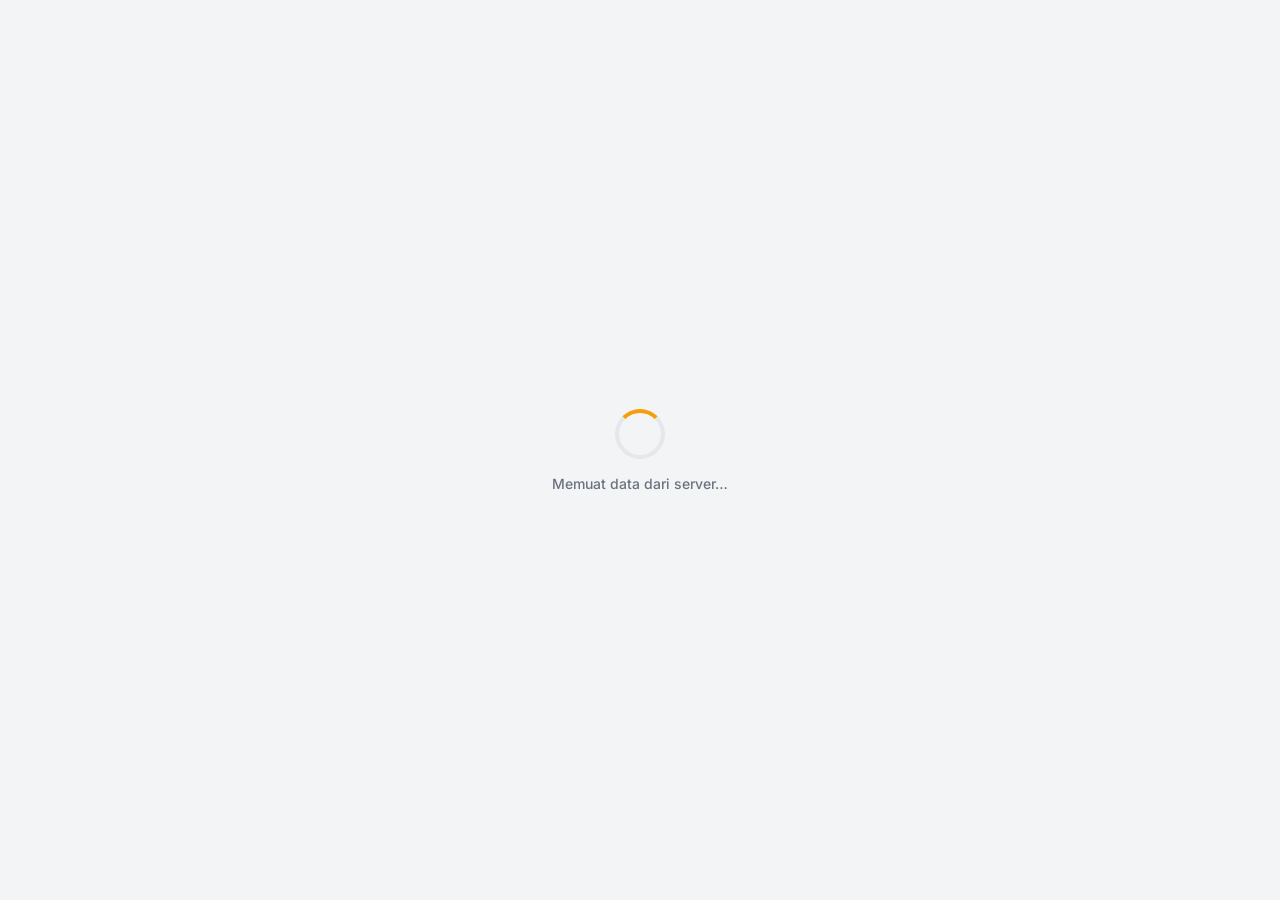
==== commit 6f768715: "Update portal RT v3" ====
--- a/index.html
+++ b/index.html
@@ -2,455 +2,579 @@
 <html lang="id">
 <head>
 <meta charset="utf-8">
-<meta name="viewport" content="width=device-width, initial-scale=1.0">
-<meta name="theme-color" content="#7C3AED">
+<meta name="viewport" content="width=device-width, initial-scale=1.0, maximum-scale=5.0">
+<meta name="theme-color" content="#F59E0B">
 <title>Portal Saung Kebun RT 11 RW 44</title>
 <link href="https://fonts.googleapis.com/css2?family=Inter:wght@400;500;600;700;800&display=swap" rel="stylesheet">
 <style>
+/* ===================== RESET & BASE ===================== */
 *{margin:0;padding:0;box-sizing:border-box;-webkit-tap-highlight-color:transparent}
 :root{
-  --p:#7C3AED;--pd:#6D28D9;--pdd:#5B21B6;--pl:#A78BFA;--pt:#EDE9FE;--pt2:#F5F3FF;
+  --orange:#F59E0B;--orange-d:#D97706;--orange-dd:#B45309;
   --ink:#1F2937;--ink2:#374151;--muted:#6B7280;--muted2:#9CA3AF;
-  --line:#E5E7EB;--line2:#F3F4F6;--bg:#F4F4F8;--card:#fff;
+  --line:#E5E7EB;--line2:#F3F4F6;--bg:#F3F4F6;--card:#fff;
   --green:#10B981;--red:#EF4444;--blue:#3B82F6;
-  --sbw:250px;
-}
-body{font-family:'Inter',-apple-system,BlinkMacSystemFont,sans-serif;background:var(--bg);color:var(--ink);min-height:100vh;overflow-x:hidden}
-button{font-family:inherit;cursor:pointer}
-input,select,textarea{font-family:inherit}
-::-webkit-scrollbar{width:8px}::-webkit-scrollbar-thumb{background:#C4B5FD;border-radius:8px}
-
-/* LOGIN */
-.login-page{min-height:100vh;display:flex;align-items:center;justify-content:center;background:linear-gradient(135deg,#8B5CF6 0%,#6D28D9 60%,#5B21B6 100%);padding:20px;position:relative;overflow:hidden}
-.login-page::before{content:"";position:absolute;inset:-50%;background:radial-gradient(circle,rgba(255,255,255,.12) 1px,transparent 1px);background-size:42px 42px;animation:gm 18s linear infinite}
-@keyframes gm{to{transform:translate(42px,42px)}}
-.login-container{position:relative;z-index:1;background:#fff;border-radius:24px;padding:36px 32px;max-width:420px;width:100%;box-shadow:0 25px 60px rgba(0,0,0,.3);animation:pop .5s}
-@keyframes pop{from{opacity:0;transform:translateY(24px)}to{opacity:1;transform:none}}
-.login-logo{width:84px;height:84px;background:linear-gradient(135deg,var(--p),var(--pd));border-radius:22px;display:flex;align-items:center;justify-content:center;margin:0 auto 18px;font-size:42px;box-shadow:0 16px 30px rgba(109,40,217,.4)}
+}
+body{font-family:'Inter',-apple-system,BlinkMacSystemFont,sans-serif;background:var(--bg);color:var(--ink);min-height:100vh;overflow-x:hidden;-webkit-font-smoothing:antialiased}
+button{font-family:inherit}
+::-webkit-scrollbar{width:8px;height:8px}::-webkit-scrollbar-thumb{background:#CBD5E1;border-radius:8px}
+
+/* ===================== LOGIN ===================== */
+.login-page{min-height:100vh;display:flex;align-items:center;justify-content:center;background:linear-gradient(135deg,#F59E0B 0%,#D97706 100%);padding:20px;position:relative;overflow:hidden}
+.login-page::before{content:"";position:absolute;inset:-50%;background:radial-gradient(circle,rgba(255,255,255,.12) 1px,transparent 1px);background-size:42px 42px;animation:gridmove 18s linear infinite}
+@keyframes gridmove{to{transform:translate(42px,42px)}}
+.login-container{position:relative;z-index:1;background:#fff;border-radius:24px;padding:36px 32px;max-width:420px;width:100%;box-shadow:0 25px 60px rgba(0,0,0,.28);animation:pop .5s ease}
+@keyframes pop{from{opacity:0;transform:translateY(24px) scale(.98)}to{opacity:1;transform:none}}
+.login-logo{width:84px;height:84px;background:linear-gradient(135deg,var(--orange),var(--orange-d));border-radius:22px;display:flex;align-items:center;justify-content:center;margin:0 auto 18px;font-size:42px;box-shadow:0 16px 30px rgba(217,119,6,.4)}
 .login-header{text-align:center;margin-bottom:26px}
-.login-header h1{font-size:25px;font-weight:800}
+.login-header h1{font-size:25px;font-weight:800;letter-spacing:-.5px}
 .login-header p{color:var(--muted);font-size:14px;margin-top:4px}
 .login-footer{text-align:center;margin-top:20px;padding-top:18px;border-top:1px solid var(--line);font-size:12px;color:var(--muted)}
-.login-footer b{color:var(--pd)}
-
-/* FORM */
+.login-footer b{color:var(--orange-d)}
+
+/* ===================== FORM & BUTTON ===================== */
 .form-group{margin-bottom:15px}
 .form-group label{display:block;font-size:11.5px;font-weight:700;color:var(--ink2);margin-bottom:6px;text-transform:uppercase;letter-spacing:.5px}
-.form-group select,.form-group input,.form-group textarea{width:100%;padding:13px 15px;border:2px solid var(--line);border-radius:12px;font-size:15px;background:#fff;color:var(--ink)}
+.form-group select,.form-group input,.form-group textarea{width:100%;padding:13px 15px;border:2px solid var(--line);border-radius:12px;font-size:15px;font-family:inherit;background:#fff;color:var(--ink);transition:border-color .2s,box-shadow .2s}
 .form-group textarea{resize:vertical;min-height:60px}
-.form-group select:focus,.form-group input:focus,.form-group textarea:focus{outline:none;border-color:var(--p);box-shadow:0 0 0 3px rgba(124,58,237,.15)}
+.form-group select:focus,.form-group input:focus,.form-group textarea:focus{outline:none;border-color:var(--orange);box-shadow:0 0 0 3px rgba(245,158,11,.15)}
 .form-row{display:grid;grid-template-columns:1fr 1fr;gap:12px}
-.check-label{display:flex;align-items:center;gap:9px;text-transform:none!important;font-size:14px!important;font-weight:500!important;color:var(--ink2)!important;cursor:pointer}
-.check-label input{width:18px;height:18px;accent-color:var(--p)}
-.btn{padding:13px 20px;border:none;border-radius:12px;font-weight:700;font-size:15px;display:inline-flex;align-items:center;justify-content:center;gap:8px;transition:all .2s}
+.pin-row{display:flex;gap:8px}
+.pin-row input{flex:1}
+.pin-reset{white-space:nowrap;padding:0 14px;border:2px solid var(--line);border-radius:12px;background:#F9FAFB;color:var(--orange-d);font-weight:700;font-size:12px;cursor:pointer}
+.pin-reset:hover{background:#FEF3C7}
+.pin-hint{font-size:11px;color:var(--muted);margin-top:6px;display:flex;align-items:center;gap:5px}
+.check-label{display:flex;align-items:center;gap:9px;text-transform:none!important;font-size:14px!important;font-weight:500!important;color:var(--ink2)!important;cursor:pointer;letter-spacing:0!important}
+.check-label input{width:18px;height:18px;accent-color:var(--orange)}
+.btn{padding:13px 20px;border:none;border-radius:12px;font-weight:700;font-size:15px;cursor:pointer;transition:transform .15s,box-shadow .2s,background .2s;display:inline-flex;align-items:center;justify-content:center;gap:8px}
 .btn:active{transform:scale(.98)}
-.btn-primary{background:linear-gradient(135deg,var(--p),var(--pd));color:#fff;box-shadow:0 8px 18px rgba(109,40,217,.3)}
+.btn-primary{background:linear-gradient(135deg,var(--orange),var(--orange-d));color:#fff;box-shadow:0 8px 18px rgba(217,119,6,.3)}
+.btn-primary:hover{box-shadow:0 12px 24px rgba(217,119,6,.4)}
 .btn-danger{background:var(--red);color:#fff}
 .btn-secondary{background:var(--line2);color:var(--ink2)}
 .btn-success{background:var(--green);color:#fff}
-.btn-warning{background:var(--p);color:#fff}
+.btn-warning{background:var(--orange);color:#fff}
+.btn-info{background:var(--blue);color:#fff}
 .btn-sm{padding:8px 14px;font-size:12.5px;border-radius:10px}
 .btn-block{width:100%}
 
-/* LAYOUT */
-.app{display:flex;min-height:100vh}
-.sidebar{width:var(--sbw);flex:0 0 var(--sbw);background:#fff;border-right:1px solid var(--line);position:sticky;top:0;height:100vh;overflow-y:auto;z-index:40}
-.sidebar-header{padding:20px 20px 16px;border-bottom:1px solid var(--line);margin-bottom:12px}
-.sidebar-header h2{font-size:18px;font-weight:800}
-.sidebar-header p{font-size:12px;color:var(--muted);margin-top:3px}
-.sidebar-menu{display:flex;flex-direction:column;gap:2px;padding:0 10px 20px}
-.sidebar-item{display:flex;align-items:center;gap:12px;padding:11px 14px;cursor:pointer;border-radius:10px;color:var(--muted);font-weight:600;font-size:14px;transition:all .15s}
-.sidebar-item:hover{background:var(--pt2);color:var(--ink)}
-.sidebar-item.active{background:var(--pt);color:var(--pdd)}
-.sidebar-item .icon{font-size:19px;width:24px;text-align:center;flex-shrink:0}
-.main{flex:1;min-width:0;display:flex;flex-direction:column}
-
-/* HEADER */
-.header{background:linear-gradient(135deg,var(--p) 0%,var(--pd) 55%,var(--pdd) 100%);color:#fff;padding:22px 28px;position:relative;overflow:hidden;flex-shrink:0}
-.header::before{content:"";position:absolute;top:-60px;right:-40px;width:220px;height:220px;border-radius:50%;background:rgba(255,255,255,.1);pointer-events:none}
+/* ===================== APP SHELL ===================== */
+.app{max-width:100%;margin:0 auto;background:var(--bg);min-height:100vh;position:relative}
+.header{background:linear-gradient(135deg,var(--orange) 0%,var(--orange-d) 55%,var(--orange-dd) 100%);color:#fff;padding:22px 24px;position:relative;overflow:hidden}
+.header::before{content:"";position:absolute;top:-60px;right:-40px;width:220px;height:220px;border-radius:50%;background:rgba(255,255,255,.1)}
+.header::after{content:"";position:absolute;bottom:-70px;left:30%;width:160px;height:160px;border-radius:50%;background:rgba(255,255,255,.06)}
 .header-top{display:flex;justify-content:space-between;align-items:flex-start;position:relative;z-index:1;gap:12px}
 .header .role{font-size:24px;font-weight:800;letter-spacing:-.5px}
 .header .uname{font-size:13px;opacity:.95;font-weight:600;margin-top:2px}
-.header .location{font-size:12.5px;opacity:.88;margin-top:3px}
-.notif-btn{width:46px;height:46px;background:rgba(255,255,255,.22);backdrop-filter:blur(10px);border-radius:13px;display:flex;align-items:center;justify-content:center;font-size:22px;border:none;position:relative;flex-shrink:0}
+.header .location{font-size:12.5px;opacity:.88;margin-top:3px;font-weight:500}
+.notif-btn{width:46px;height:46px;background:rgba(255,255,255,.22);backdrop-filter:blur(10px);border-radius:13px;display:flex;align-items:center;justify-content:center;font-size:22px;border:none;cursor:pointer;position:relative;flex-shrink:0;transition:background .2s}
 .notif-btn:hover{background:rgba(255,255,255,.32)}
-.notif-btn .badge{position:absolute;top:-6px;right:-6px;min-width:22px;height:22px;padding:0 6px;background:var(--red);border-radius:50%;font-size:11px;font-weight:800;display:none;align-items:center;justify-content:center;border:2px solid var(--pd);color:#fff}
-.notif-btn .badge.show{display:flex}
-
-/* CONTENT */
-.content{flex:1;padding:24px 28px 90px;width:100%;max-width:1280px;margin:0 auto}
-.page{display:none}
-.page.active{display:block;animation:fadein .25s ease}
-@keyframes fadein{from{opacity:0;transform:translateY(6px)}to{opacity:1;transform:none}}
-
-/* CARD */
-.card{background:var(--card);border-radius:18px;padding:22px;margin-bottom:16px;box-shadow:0 3px 12px rgba(31,41,55,.06);border:1px solid #ECECF3}
+.notif-btn .badge{position:absolute;top:-5px;right:-5px;min-width:20px;height:20px;padding:0 5px;background:var(--red);border-radius:50%;font-size:11px;font-weight:700;display:flex;align-items:center;justify-content:center;border:2px solid var(--orange);color:#fff}
+
+/* ===================== SIDEBAR (desktop) ===================== */
+.sidebar{display:none;background:#fff;border-right:1px solid var(--line);padding:18px 0;position:fixed;left:0;top:0;bottom:0;width:248px;z-index:50;overflow-y:auto}
+.sidebar-header{padding:0 20px 16px;border-bottom:1px solid var(--line);margin-bottom:14px}
+.sidebar-header h2{font-size:18px;font-weight:800}
+.sidebar-header p{font-size:12px;color:var(--muted);margin-top:3px}
+.sidebar-menu{display:flex;flex-direction:column;gap:2px;padding:0 8px}
+.sidebar-item{display:flex;align-items:center;gap:12px;padding:11px 14px;cursor:pointer;border-radius:10px;color:var(--muted);font-weight:600;font-size:14px;transition:all .15s}
+.sidebar-item:hover{background:#F9FAFB;color:var(--ink)}
+.sidebar-item.active{background:#FEF3C7;color:var(--orange-d)}
+.sidebar-item .icon{font-size:19px;width:22px;text-align:center}
+.sidebar-item .cnt{margin-left:auto;font-size:10px;font-weight:700;background:var(--red);color:#fff;padding:1px 7px;border-radius:10px}
+
+/* ===================== CONTENT & CARD ===================== */
+.content{padding:0 16px 110px;position:relative;z-index:2;max-width:1240px;margin:0 auto}
+.content.pull{margin-top:-22px}
+.card{background:var(--card);border-radius:20px;padding:20px;margin-bottom:16px;box-shadow:0 4px 14px rgba(0,0,0,.05);border:1px solid #EEF0F3}
 .card-header{display:flex;justify-content:space-between;align-items:center;margin-bottom:16px;flex-wrap:wrap;gap:10px}
 .card-header h3{font-size:17px;font-weight:700;display:flex;align-items:center;gap:9px}
-.card-header .link{font-size:13px;color:var(--pd);font-weight:700;cursor:pointer}
+.card-header .link{font-size:13px;color:var(--orange-d);font-weight:700;cursor:pointer}
+.card-header .link:hover{text-decoration:underline}
 .section-title{font-size:15px;font-weight:800;color:var(--ink);margin:6px 0 12px;display:flex;align-items:center;gap:8px}
-.section-title::before{content:"";width:4px;height:18px;background:linear-gradient(180deg,var(--p),var(--pd));border-radius:3px}
-.form-box{border:1px dashed #C4B5FD;border-radius:14px;padding:16px;background:var(--pt2)}
-
-/* SEARCH / FILTER */
+.section-title::before{content:"";width:4px;height:18px;background:linear-gradient(180deg,var(--orange),var(--orange-d));border-radius:3px}
+
+/* ===================== SEARCH / FILTER / ACTIONS ===================== */
 .search-box{position:relative;margin-bottom:14px}
-.search-box input{width:100%;padding:12px 16px 12px 44px;border:2px solid var(--line);border-radius:12px;font-size:14px}
-.search-box input:focus{outline:none;border-color:var(--p)}
+.search-box input{width:100%;padding:12px 16px 12px 44px;border:2px solid var(--line);border-radius:12px;font-size:14px;font-family:inherit}
+.search-box input:focus{outline:none;border-color:var(--orange)}
 .search-box .si{position:absolute;left:15px;top:50%;transform:translateY(-50%);font-size:17px;opacity:.5}
 .filter-row{display:flex;gap:8px;margin-bottom:14px;flex-wrap:wrap}
-.filter-row select{flex:1;min-width:140px;padding:11px 12px;border:2px solid var(--line);border-radius:11px;font-size:13px;background:#fff}
+.filter-row select{flex:1;min-width:140px;padding:11px 12px;border:2px solid var(--line);border-radius:11px;font-size:13px;font-family:inherit;background:#fff}
 .action-row{display:flex;gap:8px;margin-bottom:18px;flex-wrap:wrap}
-.action-btn{flex:1;min-width:110px;padding:12px;border:none;border-radius:11px;font-weight:700;font-size:13px;display:flex;align-items:center;justify-content:center;gap:6px}
+.action-btn{flex:1;min-width:110px;padding:12px;border:none;border-radius:11px;font-weight:700;font-size:13px;cursor:pointer;display:flex;align-items:center;justify-content:center;gap:6px;transition:transform .15s,filter .2s}
 .action-btn:active{transform:scale(.96)}
-.action-btn.add{background:linear-gradient(135deg,var(--p),var(--pd));color:#fff}
+.action-btn:hover{filter:brightness(1.05)}
+.action-btn.add{background:linear-gradient(135deg,var(--orange),var(--orange-d));color:#fff}
 .action-btn.reset{background:var(--line2);color:var(--ink2)}
 .action-btn.pdf{background:var(--red);color:#fff}
 
-/* INFO BOX */
-.info-box{background:var(--pt);border:1px solid #DDD6FE;border-radius:14px;padding:16px;margin-bottom:16px}
+/* ===================== INFO BOX / BANK ===================== */
+.info-box{background:#FFFBEB;border:1px solid #FDE68A;border-radius:14px;padding:16px;margin-bottom:16px}
+.info-box.blue{background:#EFF6FF;border-color:#BFDBFE}
 .info-box.green{background:#F0FDF4;border-color:#BBF7D0}
 .info-box-header{display:flex;justify-content:space-between;align-items:center;margin-bottom:10px;flex-wrap:wrap;gap:8px}
 .info-box-header h4{font-size:14px;font-weight:700}
-.info-box-header button{background:#fff;border:1px solid #DDD6FE;padding:6px 12px;border-radius:8px;font-size:11px;font-weight:700;color:var(--pd)}
-.bank-info{background:#fff;border-radius:11px;padding:12px 14px;border:1px solid #DDD6FE}
-.bank-info .bn{font-size:12px;color:var(--muted)}
-.bank-info .acc{font-size:17px;font-weight:800;font-family:'Courier New',monospace;letter-spacing:.5px}
+.info-box-header button{background:#fff;border:1px solid #FDE68A;padding:6px 12px;border-radius:8px;font-size:11px;font-weight:700;color:var(--orange-d);cursor:pointer}
+.bank-info{background:#fff;border-radius:11px;padding:12px 14px;margin-bottom:8px;border:1px solid #FDE68A}
+.bank-info .bn{font-size:12px;color:var(--muted);margin-bottom:3px}
+.bank-info .acc{font-size:17px;font-weight:800;color:var(--ink);font-family:'Courier New',monospace;letter-spacing:.5px}
 .bank-info .an{font-size:12px;color:var(--muted);margin-top:3px}
 .info-box .note{font-size:11.5px;color:var(--muted);margin-top:8px;line-height:1.5}
 
-/* FINANCE GRID */
+/* ===================== FINANCE GRID ===================== */
 .finance-grid{display:grid;grid-template-columns:repeat(3,1fr);gap:12px}
 .finance-item{padding:15px;border-radius:14px;border:1px solid transparent}
 .finance-item.green{background:#F0FDF4;border-color:#DCFCE7}
 .finance-item.blue{background:#EFF6FF;border-color:#DBEAFE}
 .finance-item.orange{background:#FFF7ED;border-color:#FFEDD5}
 .finance-item.red{background:#FEF2F2;border-color:#FEE2E2}
-.finance-item.purple{background:var(--pt);border-color:var(--pt2)}
-.finance-item .label{font-size:11px;color:var(--muted);font-weight:700;margin-bottom:5px;text-transform:uppercase}
-.finance-item .value{font-size:17px;font-weight:800;color:var(--ink)}
+.finance-item.purple{background:#F5F3FF;border-color:#EDE9FE}
+.finance-item .label{font-size:11px;color:var(--muted);font-weight:700;margin-bottom:5px;text-transform:uppercase;letter-spacing:.4px}
+.finance-item .value{font-size:17px;font-weight:800;color:var(--ink);letter-spacing:-.3px}
+.finance-item .trend{font-size:10.5px;font-weight:700;margin-top:4px;display:flex;align-items:center;gap:3px}
+.finance-item .trend.up{color:var(--green)}
+.finance-item .trend.down{color:var(--red)}
 .finance-item .icon-box{width:34px;height:34px;border-radius:10px;display:flex;align-items:center;justify-content:center;font-size:17px;margin-top:10px;background:rgba(255,255,255,.7)}
 
-/* MENU GRID */
-.menu-grid{display:grid;grid-template-columns:repeat(5,1fr);gap:12px}
-.menu-item{display:flex;flex-direction:column;align-items:center;gap:9px;cursor:pointer;padding:6px 2px;transition:transform .15s}
+/* ===================== MENU GRID ===================== */
+.menu-grid{display:grid;grid-template-columns:repeat(4,1fr);gap:12px;margin-bottom:8px}
+.menu-item{display:flex;flex-direction:column;align-items:center;gap:9px;cursor:pointer;transition:transform .15s;padding:6px 2px}
 .menu-item:active{transform:scale(.94)}
-.menu-icon{width:60px;height:60px;border-radius:18px;display:flex;align-items:center;justify-content:center;font-size:28px;box-shadow:0 5px 12px rgba(31,41,55,.08);transition:transform .2s}
-.menu-item:hover .menu-icon{transform:translateY(-4px)}
-.mi-a{background:linear-gradient(135deg,#DBEAFE,#BFDBFE)}
-.mi-b{background:linear-gradient(135deg,#D1FAE5,#A7F3D0)}
-.mi-c{background:linear-gradient(135deg,#EDE9FE,#DDD6FE)}
-.mi-d{background:linear-gradient(135deg,#FEE2E2,#FECACA)}
-.mi-e{background:linear-gradient(135deg,#FEF3C7,#FDE68A)}
-.mi-f{background:linear-gradient(135deg,#FCE7F3,#FBCFE8)}
-.mi-g{background:linear-gradient(135deg,#CCFBF1,#99F6E4)}
-.mi-h{background:linear-gradient(135deg,#E0E7FF,#C7D2FE)}
+.menu-icon{width:62px;height:62px;border-radius:20px;display:flex;align-items:center;justify-content:center;font-size:30px;box-shadow:0 6px 14px rgba(0,0,0,.07);transition:transform .2s,box-shadow .2s}
+.menu-item:hover .menu-icon{transform:translateY(-4px);box-shadow:0 12px 22px rgba(0,0,0,.12)}
+.mi-blue{background:linear-gradient(135deg,#DBEAFE,#BFDBFE)}
+.mi-green{background:linear-gradient(135deg,#D1FAE5,#A7F3D0)}
+.mi-orange{background:linear-gradient(135deg,#FED7AA,#FDBA74)}
+.mi-purple{background:linear-gradient(135deg,#E9D5FF,#D8B4FE)}
+.mi-red{background:linear-gradient(135deg,#FEE2E2,#FECACA)}
+.mi-yellow{background:linear-gradient(135deg,#FEF3C7,#FDE68A)}
+.mi-pink{background:linear-gradient(135deg,#FCE7F3,#FBCFE8)}
+.mi-teal{background:linear-gradient(135deg,#CCFBF1,#99F6E4)}
+.mi-indigo{background:linear-gradient(135deg,#E0E7FF,#C7D2FE)}
+.mi-lime{background:linear-gradient(135deg,#ECFCCB,#D9F99D)}
 .menu-item span{font-size:11.5px;color:var(--ink2);font-weight:600;text-align:center}
 
-/* DATA ITEM */
+/* ===================== DATA LIST ITEM ===================== */
 .data-item{display:flex;align-items:center;gap:13px;padding:14px;border:1px solid var(--line);border-radius:14px;margin-bottom:10px;background:#fff;transition:all .18s}
-.data-item:hover{box-shadow:0 6px 16px rgba(31,41,55,.08);border-color:#C4B5FD}
-.data-avatar{width:46px;height:46px;border-radius:13px;background:linear-gradient(135deg,var(--p),var(--pd));color:#fff;display:flex;align-items:center;justify-content:center;font-weight:800;font-size:16px;flex-shrink:0}
+.data-item:hover{box-shadow:0 6px 16px rgba(0,0,0,.07);border-color:#FCD34D;transform:translateY(-1px)}
+.data-avatar{width:46px;height:46px;border-radius:13px;background:linear-gradient(135deg,var(--orange),var(--orange-d));color:#fff;display:flex;align-items:center;justify-content:center;font-weight:800;font-size:16px;flex-shrink:0}
 .data-info{flex:1;min-width:0}
 .data-info .name{font-size:14.5px;font-weight:700;color:var(--ink);display:flex;align-items:center;gap:6px;flex-wrap:wrap}
 .data-info .detail{font-size:12px;color:var(--muted2);margin-top:2px;line-height:1.5}
 .data-info .detail b{color:var(--ink2);font-weight:600}
-.data-actions{display:flex;gap:6px;flex-shrink:0}
-.data-actions button{padding:7px 11px;border:none;border-radius:9px;font-size:13px;font-weight:700}
-.btn-edit{background:#EDE9FE;color:var(--pdd)}
-.btn-edit:hover{background:#DDD6FE}
+.data-actions{display:flex;gap:6px;flex-shrink:0;align-items:center}
+.data-actions button{padding:7px 11px;border:none;border-radius:9px;cursor:pointer;font-size:13px;font-weight:700;transition:all .15s}
+.btn-edit{background:#DBEAFE;color:#2563EB}
+.btn-edit:hover{background:#BFDBFE}
 .btn-del{background:#FEE2E2;color:#DC2626}
-.pin-tag{font-size:9.5px;color:var(--green);font-weight:800;background:#D1FAE5;padding:2px 7px;border-radius:8px}
-
-/* BADGE */
-.badge{display:inline-flex;padding:4px 10px;border-radius:20px;font-size:11px;font-weight:700;white-space:nowrap}
+.btn-del:hover{background:#FECACA}
+.pin-tag{font-size:9.5px;color:var(--green);font-weight:800;background:#D1FAE5;padding:2px 7px;border-radius:8px;letter-spacing:.3px}
+
+/* ===================== BADGE ===================== */
+.badge{display:inline-flex;align-items:center;gap:4px;padding:4px 10px;border-radius:20px;font-size:11px;font-weight:700;white-space:nowrap}
 .b-green{background:#D1FAE5;color:#065F46}
 .b-yellow{background:#FEF3C7;color:#92400E}
 .b-red{background:#FEE2E2;color:#991B1B}
 .b-blue{background:#DBEAFE;color:#1E40AF}
 .b-gray{background:#F1F5F9;color:#475569}
-.b-purple{background:var(--pt);color:var(--pdd)}
-
-/* ROW */
+.b-purple{background:#EDE9FE;color:#5B21B6}
+
+/* ===================== MUTASI / ROW ===================== */
 .row-item{display:flex;justify-content:space-between;align-items:center;gap:12px;padding:13px 0;border-bottom:1px solid var(--line2)}
 .row-item:last-child{border-bottom:none}
-.row-item .ri-title{font-size:14px;font-weight:600}
+.row-item .ri-left{min-width:0;flex:1}
+.row-item .ri-title{font-size:14px;font-weight:600;color:var(--ink);display:flex;align-items:center;gap:8px;flex-wrap:wrap}
 .row-item .ri-meta{font-size:12px;color:var(--muted2);margin-top:2px}
 .row-item .ri-amt{font-weight:800;font-size:14.5px;white-space:nowrap}
 .amt-in{color:var(--green)}.amt-out{color:var(--red)}
-
-/* VOTING / PROGRESS */
-.voting-option{padding:11px 14px;background:#FAFAFF;border:2px solid var(--line);border-radius:11px;margin-bottom:7px;cursor:pointer;display:flex;justify-content:space-between;align-items:center;gap:10px}
-.voting-option:hover{border-color:var(--p);background:var(--pt)}
+.row-item .ri-actions{display:flex;gap:5px}
+.row-item .ri-actions button{padding:5px 8px;border:none;border-radius:8px;cursor:pointer;font-size:12px;background:var(--line2);color:var(--ink2)}
+.row-item .ri-actions button:hover{background:#E2E8F0}
+
+/* ===================== VOTING ===================== */
+.voting-item{padding:18px;border:1px solid var(--line);border-radius:16px;margin-bottom:14px;background:#fff}
+.voting-item h4{font-size:15.5px;font-weight:800;color:var(--ink);margin-bottom:4px;line-height:1.4}
+.voting-meta{font-size:12px;color:var(--muted2);margin-bottom:14px}
+.voting-option{padding:11px 14px;background:#F9FAFB;border:2px solid var(--line);border-radius:11px;margin-bottom:7px;cursor:pointer;transition:all .18s;display:flex;justify-content:space-between;align-items:center;gap:10px}
+.voting-option:hover{border-color:var(--orange);background:#FFFBEB}
+.voting-option .ot{font-size:13.5px;font-weight:600;color:var(--ink)}
+.voting-option .ov{font-size:12px;color:var(--muted);font-weight:700;white-space:nowrap}
 .vbar{height:7px;background:#E5E7EB;border-radius:4px;overflow:hidden;margin:0 0 9px}
-.vbar>div{height:100%;background:linear-gradient(90deg,var(--p),var(--pd));transition:width .6s}
+.vbar>div{height:100%;background:linear-gradient(90deg,var(--orange),var(--orange-d));border-radius:4px;transition:width .6s ease}
+.voting-foot{display:flex;align-items:center;gap:10px;margin-top:12px;padding-top:12px;border-top:1px solid var(--line2);font-size:12px;color:var(--muted);flex-wrap:wrap}
+.voting-foot .sp{margin-left:auto;display:flex;gap:6px}
+
+/* ===================== PROGRESS ===================== */
 .progress{height:9px;background:#E5E7EB;border-radius:5px;overflow:hidden;margin-top:10px}
-.progress>div{height:100%;background:linear-gradient(90deg,var(--p),var(--pd));transition:width .8s}
+.progress>div{height:100%;background:linear-gradient(90deg,var(--green),#059669);border-radius:5px;transition:width .8s ease}
+
+/* ===================== EMPTY ===================== */
 .empty{text-align:center;padding:46px 20px;color:var(--muted2)}
 .empty-icon{font-size:50px;margin-bottom:12px;opacity:.45}
-
-/* BOTTOM NAV */
-.bottom-nav{display:none;position:fixed;bottom:0;left:0;right:0;background:#fff;border-top:1px solid var(--line);grid-template-columns:repeat(5,1fr);padding:9px 0 calc(9px + env(safe-area-inset-bottom));z-index:100;box-shadow:0 -4px 16px rgba(0,0,0,.06)}
-.bottom-nav button{background:none;border:none;padding:7px 4px;color:var(--muted2);font-size:10px;font-weight:700;display:flex;flex-direction:column;align-items:center;gap:4px}
-.bottom-nav button.active{color:var(--pd)}
-.bottom-nav button .ni{font-size:22px}
-
-/* OVERLAY */
-.toast{position:fixed;top:22px;left:50%;transform:translateX(-50%) translateY(-130px);background:var(--pd);color:#fff;padding:14px 24px;border-radius:13px;font-size:14px;font-weight:700;z-index:4000;opacity:0;transition:all .4s;box-shadow:0 14px 30px rgba(0,0,0,.25);max-width:90vw;text-align:center}
+.empty p{font-size:14px;font-weight:500}
+
+/* ===================== BOTTOM NAV (mobile) ===================== */
+.bottom-nav{position:fixed;bottom:0;left:0;right:0;background:#fff;border-top:1px solid var(--line);display:grid;grid-template-columns:repeat(5,1fr);padding:9px 0 calc(9px + env(safe-area-inset-bottom));z-index:100;box-shadow:0 -4px 16px rgba(0,0,0,.06)}
+.bottom-nav button{background:none;border:none;padding:7px 4px;cursor:pointer;color:var(--muted2);font-size:10px;font-weight:700;display:flex;flex-direction:column;align-items:center;gap:4px;transition:color .15s}
+.bottom-nav button.active{color:var(--orange-d)}
+.bottom-nav button .ni{font-size:22px;transition:transform .15s}
+.bottom-nav button.active .ni{transform:translateY(-2px) scale(1.1)}
+
+/* ===================== TOAST / INDICATOR / LOADING ===================== */
+.toast{position:fixed;top:22px;left:50%;transform:translateX(-50%) translateY(-130px);background:var(--green);color:#fff;padding:14px 24px;border-radius:13px;font-size:14px;font-weight:700;z-index:4000;opacity:0;transition:all .4s cubic-bezier(.2,.8,.2,1);box-shadow:0 14px 30px rgba(0,0,0,.22);max-width:90vw;text-align:center}
 .toast.show{opacity:1;transform:translateX(-50%) translateY(0)}
 .toast.error{background:var(--red)}.toast.info{background:var(--blue)}
+.update-indicator{position:fixed;top:84px;right:20px;background:var(--green);color:#fff;padding:10px 16px;border-radius:12px;font-size:12px;font-weight:700;z-index:3000;opacity:0;transform:translateX(120px);transition:all .4s;box-shadow:0 10px 24px rgba(0,0,0,.2);display:flex;align-items:center;gap:7px}
+.update-indicator.show{opacity:1;transform:translateX(0)}
+.loading{position:fixed;inset:0;background:var(--bg);display:flex;align-items:center;justify-content:center;z-index:5000;flex-direction:column}
+.spinner{width:50px;height:50px;border:4px solid var(--line);border-top-color:var(--orange);border-radius:50%;animation:spin .9s linear infinite}
+@keyframes spin{to{transform:rotate(360deg)}}
+.loading p{margin-top:16px;color:var(--muted);font-size:14px;font-weight:500}
+
+/* ===================== MODAL ===================== */
 .modal{position:fixed;inset:0;background:rgba(15,23,42,.55);backdrop-filter:blur(6px);display:none;align-items:center;justify-content:center;z-index:1000;padding:18px}
 .modal.active{display:flex}
-.modal-content{background:#fff;border-radius:22px;padding:24px;max-width:520px;width:100%;max-height:88vh;overflow-y:auto;animation:ms .3s}
-@keyframes ms{from{opacity:0;transform:translateY(26px)}to{opacity:1;transform:none}}
+.modal-content{background:#fff;border-radius:24px;padding:24px;max-width:520px;width:100%;max-height:88vh;overflow-y:auto;animation:mslide .3s ease;box-shadow:0 30px 60px rgba(0,0,0,.3)}
+@keyframes mslide{from{opacity:0;transform:translateY(26px) scale(.98)}to{opacity:1;transform:none}}
 .modal-header{display:flex;justify-content:space-between;align-items:center;margin-bottom:18px}
 .modal-header h3{font-size:18px;font-weight:800}
-.modal-close{background:var(--line2);border:none;width:34px;height:34px;border-radius:50%;font-size:17px;color:var(--ink2)}
+.modal-close{background:var(--line2);border:none;width:34px;height:34px;border-radius:50%;cursor:pointer;font-size:17px;color:var(--ink2);flex-shrink:0}
+.modal-close:hover{background:#E2E8F0}
 .lightbox{position:fixed;inset:0;background:rgba(0,0,0,.92);display:none;align-items:center;justify-content:center;z-index:6000;padding:20px}
 .lightbox.active{display:flex}
-.lightbox img{max-width:100%;max-height:88vh;border-radius:14px}
-.lightbox .lb-close{position:absolute;top:18px;right:18px;background:#fff;border:none;padding:10px 18px;border-radius:10px;font-weight:800}
-.loading{position:fixed;inset:0;background:var(--bg);display:flex;align-items:center;justify-content:center;z-index:5000;flex-direction:column}
-.spinner{width:50px;height:50px;border:4px solid var(--pt);border-top-color:var(--p);border-radius:50%;animation:sp .9s linear infinite}
-@keyframes sp{to{transform:rotate(360deg)}}
-
-/* PHOTO UPLOAD */
-.photo-upload-area{border:2px dashed #C4B5FD;border-radius:12px;padding:18px;text-align:center;cursor:pointer;background:#fff}
-.photo-upload-area:hover{border-color:var(--p);background:var(--pt2)}
-.photo-upload-area input{display:none}
-.photo-upload-area .ui{font-size:30px;margin-bottom:6px}
-.photo-upload-area .ut{font-size:13px;color:var(--muted);font-weight:600}
-.photo-preview-grid{display:grid;grid-template-columns:repeat(auto-fill,minmax(90px,1fr));gap:10px;margin-top:12px}
-.photo-preview-item{position:relative;aspect-ratio:1;border-radius:10px;overflow:hidden;border:2px solid var(--line)}
-.photo-preview-item img{width:100%;height:100%;object-fit:cover;cursor:pointer}
-.photo-preview-item .rp{position:absolute;top:4px;right:4px;width:24px;height:24px;background:var(--red);color:#fff;border:none;border-radius:50%;font-size:13px;font-weight:700}
-.photo-count{font-size:11px;color:var(--muted);margin-top:8px;font-weight:600}
-.riwayat-stats{display:grid;grid-template-columns:repeat(3,1fr);gap:10px;margin-bottom:16px}
-.riwayat-stat{padding:12px;border-radius:12px;text-align:center}
-.riwayat-stat .rv{font-size:18px;font-weight:800}
-.riwayat-stat .rl{font-size:10px;color:var(--muted);font-weight:700;text-transform:uppercase;margin-top:2px}
-.riwayat-stat.green{background:#F0FDF4;border:1px solid #BBF7D0}
-.riwayat-stat.yellow{background:#FFFBEB;border:1px solid #FDE68A}
-.riwayat-stat.red{background:#FEF2F2;border:1px solid #FECACA}
-
-/* RESPONSIVE */
+.lightbox img{max-width:100%;max-height:88vh;border-radius:14px;box-shadow:0 20px 50px rgba(0,0,0,.5)}
+.lightbox .lb-close{position:absolute;top:18px;right:18px;background:#fff;border:none;padding:10px 18px;border-radius:10px;cursor:pointer;font-weight:800;font-size:14px}
+
+/* ===================== RESPONSIVE ===================== */
+@media(min-width:768px){
+  .content{padding:0 26px 110px}
+  .menu-grid{gap:16px}
+  .finance-grid{gap:16px}
+  .card{padding:24px}
+  .header .role{font-size:27px}
+}
+@media(min-width:1024px){
+  .app{display:grid;grid-template-columns:248px 1fr;align-items:start}
+  .sidebar{display:block}
+  .header{grid-column:2}
+  .content{grid-column:2;padding:26px 32px 40px;margin-top:0}
+  .content.pull{margin-top:0}
+  .bottom-nav{display:none}
+  .menu-grid{grid-template-columns:repeat(5,1fr)}
+}
+@media(min-width:1400px){.content{max-width:1320px}}
 @media(max-width:1023px){
   .sidebar{display:none}
   .bottom-nav{display:grid}
-  .content{padding:18px 14px 110px}
   .finance-grid{grid-template-columns:1fr 1fr}
   .menu-grid{grid-template-columns:repeat(4,1fr)}
-  .header{padding:18px 16px}
-  .header .role{font-size:20px}
 }
 @media(max-width:560px){
   .finance-grid{grid-template-columns:1fr}
   .menu-grid{grid-template-columns:repeat(3,1fr)}
   .form-row{grid-template-columns:1fr}
-  .login-container{padding:28px 20px}
-  .riwayat-stats{grid-template-columns:1fr}
-}
-
+  .header .role{font-size:21px}
+  .login-container{padding:30px 22px}
+}
+
+/* ===================== PRINT ===================== */
 @media print{
-  .sidebar,.bottom-nav,.notif-btn,.action-row,.filter-row,.search-box,.info-box,.data-actions,.toast,.modal,.form-box{display:none!important}
-  body,.app,.main,.content{background:#fff!important}
-  .header{background:#fff!important;color:#000!important;border-bottom:2px solid #000;padding:0 0 12px!important}
-  .header::before{display:none}
+  .sidebar,.bottom-nav,.notif-btn,.action-row,.filter-row,.search-box,.info-box,.data-actions,.ri-actions,.no-print,.update-indicator,.toast{display:none!important}
+  body,.app,.content{background:#fff!important}
+  .header{background:#fff!important;color:#000!important;padding:0 0 12px!important;border-bottom:2px solid #000}
+  .header::before,.header::after{display:none}
   .card{box-shadow:none!important;border:1px solid #ddd!important;break-inside:avoid}
   .content{padding:0!important;max-width:100%!important}
-}
+  .print-head{display:block!important;text-align:center;margin-bottom:14px}
+}
+.print-head{display:none}
 </style>
 </head>
 <body>
 
+<!-- ===================== LOGIN ===================== -->
 <div class="login-page" id="loginPage">
   <div class="login-container">
     <div class="login-logo">🏘️</div>
-    <div class="login-header"><h1>Portal Saung Kebun</h1><p>RT 11 / RW 44 — Sistem Rukun Tetangga Digital</p></div>
-    <div class="form-group"><label> Pilih Akun Warga</label><select id="loginWarga"><option value="">— Memuat —</option></select></div>
-    <div class="form-group"><label>🔐 PIN (4 digit)</label><input type="password" id="loginPin" placeholder="Masukkan PIN" maxlength="4" inputmode="numeric" oninput="this.value=this.value.replace(/[^0-9]/g,'')"></div>
-    <div class="form-group"><label class="check-label"><input type="checkbox" id="rememberMe" checked> Ingat saya (auto-login 7 hari)</label></div>
+    <div class="login-header">
+      <h1>Portal Saung Kebun</h1>
+      <p>RT 11 / RW 44 — Sistem Rukun Tetangga Digital</p>
+    </div>
+    <div class="form-group">
+      <label>👤 Pilih Akun Warga</label>
+      <select id="loginWarga"><option value="">— Sedang memuat data —</option></select>
+    </div>
+    <div class="form-group">
+      <label>🔐 PIN (4 digit)</label>
+      <input type="password" id="loginPin" placeholder="Masukkan PIN Anda" maxlength="4" inputmode="numeric" oninput="this.value=this.value.replace(/[^0-9]/g,'')">
+    </div>
+    <div class="form-group">
+      <label class="check-label"><input type="checkbox" id="rememberMe" checked> Ingat saya (auto‑login 7 hari)</label>
+    </div>
     <button class="btn btn-primary btn-block" onclick="doLogin()">🔓 Masuk ke Portal</button>
-    <button class="btn btn-danger btn-block" style="margin-top:10px" onclick="resetData()"> Reset Data</button>
-    <button class="btn btn-secondary btn-block" style="margin-top:10px" onclick="showHelp()">❓ Bantuan</button>
-    <div class="login-footer"> PIN default: <b>1234</b></div>
+    <button class="btn btn-danger btn-block" style="margin-top:10px" onclick="resetData()">🔄 Reset Data ke Default</button>
+    <button class="btn btn-secondary btn-block" style="margin-top:10px" onclick="showHelp()">❓ Bantuan Login</button>
+    <div class="login-footer">💡 PIN default semua warga: <b>1234</b> · bisa diubah di menu <b>Warga</b></div>
   </div>
 </div>
 
+<!-- ===================== APP ===================== -->
 <div class="app" id="app" style="display:none">
-  <aside class="sidebar">
+
+  <!-- SIDEBAR -->
+  <div class="sidebar">
     <div class="sidebar-header"><h2>🏘️ Saung Kebun</h2><p>RT 11 / RW 44</p></div>
     <div class="sidebar-menu" id="sidebarMenu"></div>
-  </aside>
-
-  <div class="main">
-    <div class="header">
-      <div class="header-top">
-        <div>
-          <div class="role" id="headerRole">—</div>
-          <div class="uname" id="headerName">—</div>
-          <div class="location">📍 Saung Kebun · RT 11 / RW 44</div>
+  </div>
+
+  <!-- HEADER -->
+  <div class="header">
+    <div class="header-top">
+      <div>
+        <div class="role" id="headerRole">—</div>
+        <div class="uname" id="headerName">—</div>
+        <div class="location">📍 Saung Kebun · RT 11 / RW 44</div>
+      </div>
+      <button class="notif-btn no-print" onclick="showNotif()">🔔<span class="badge" id="notifBadge">0</span></button>
+    </div>
+  </div>
+
+  <!-- CONTENT -->
+  <div class="content pull" id="content">
+
+    <!-- ===== BERANDA ===== -->
+    <div class="page active" id="pageHome">
+      <div class="print-head"><h2>LAPORAN RINGKASAN — RT 11 / RW 44 SAUNG KEBUN</h2><p id="printDate"></p></div>
+
+      <div class="card" id="annCard">
+        <div style="display:flex;justify-content:space-between;align-items:flex-start;gap:14px">
+          <div style="flex:1;min-width:0">
+            <span class="badge b-yellow" id="annCategory" style="margin-bottom:12px">Pengumuman</span>
+            <h2 style="font-size:20px;font-weight:800;margin:10px 0 10px" id="annTitle">—</h2>
+            <p style="font-size:14px;color:var(--muted);line-height:1.6;margin-bottom:14px" id="annDesc">—</p>
+            <div style="font-size:12px;color:var(--muted2);font-weight:600" id="annDate">—</div>
+          </div>
+          <div style="font-size:54px;opacity:.18;flex-shrink:0">📢</div>
         </div>
-        <button class="notif-btn" onclick="showNotif()">🔔<span class="badge" id="notifBadge">0</span></button>
-      </div>
-    </div>
-
-    <div class="content" id="content">
-      <div class="page active" id="pageHome">
-        <div class="card">
-          <div style="display:flex;justify-content:space-between;align-items:flex-start;gap:14px">
-            <div style="flex:1;min-width:0">
-              <span class="badge b-purple" id="annCategory">Pengumuman</span>
-              <h2 style="font-size:20px;font-weight:800;margin:10px 0" id="annTitle">—</h2>
-              <p style="font-size:14px;color:#6B7280;line-height:1.6;margin-bottom:12px" id="annDesc">—</p>
-              <div style="font-size:12px;color:#9CA3AF;font-weight:600" id="annDate">—</div>
-            </div>
-            <div style="font-size:52px;opacity:.18;flex-shrink:0">📢</div>
+        <div style="display:flex;justify-content:space-between;align-items:center;margin-top:16px;padding-top:14px;border-top:1px solid var(--line2)">
+          <div style="display:flex;gap:6px" id="annDots"></div>
+          <button class="btn btn-sm btn-warning no-print" onclick="showAnnouncementDetail()">Lihat Detail →</button>
+        </div>
+      </div>
+
+      <div class="card">
+        <div class="card-header"><h3>💰 Ringkasan Keuangan</h3><span class="link no-print" onclick="showPage('keuangan')">Lihat Laporan →</span></div>
+        <div class="finance-grid">
+          <div class="finance-item green"><div class="label">Saldo Kas</div><div class="value" id="hSaldo">Rp 0</div><div class="trend up">▲ dana tersedia</div><div class="icon-box">💵</div></div>
+          <div class="finance-item blue"><div class="label">Pemasukan</div><div class="value" id="hMasuk">Rp 0</div><div class="trend up">▲ total masuk</div><div class="icon-box">⬆️</div></div>
+          <div class="finance-item orange"><div class="label">Pengeluaran</div><div class="value" id="hKeluar">Rp 0</div><div class="trend down">▼ total keluar</div><div class="icon-box">⬇️</div></div>
+        </div>
+      </div>
+
+      <div class="card">
+        <div class="card-header"><h3>📊 Statistik Warga</h3></div>
+        <div class="finance-grid">
+          <div class="finance-item purple"><div class="label">Total Warga</div><div class="value" id="hWarga">0</div><div class="icon-box">👥</div></div>
+          <div class="finance-item green"><div class="label">Iuran Lunas (bln ini)</div><div class="value" id="hIuran">0/0</div><div class="icon-box">✅</div></div>
+          <div class="finance-item red"><div class="label">Pengaduan Aktif</div><div class="value" id="hLapor">0</div><div class="icon-box">🚨</div></div>
+        </div>
+        <div style="margin-top:14px">
+          <div style="display:flex;justify-content:space-between;font-size:12px;font-weight:700;color:var(--ink2);margin-bottom:6px"><span>Progress Iuran Bulan Ini</span><span id="hIuranPct">0%</span></div>
+          <div class="progress"><div id="hIuranBar" style="width:0%"></div></div>
+        </div>
+      </div>
+
+      <div class="section-title">Menu Cepat</div>
+      <div class="menu-grid no-print" id="homeMenu"></div>
+    </div>
+
+    <!-- ===== WARGA ===== -->
+    <div class="page" id="pageWarga">
+      <div class="card">
+        <div class="card-header"><h3>👥 Data Warga <span class="badge b-blue" id="wargaCount">0</span></h3><button class="btn btn-sm btn-primary no-print" onclick="showWargaForm()">＋ Tambah Warga</button></div>
+        <div class="search-box no-print"><span class="si">🔍</span><input type="text" id="searchWarga" placeholder="Cari nama, blok, jabatan, atau pekerjaan..." oninput="renderWargaList()"></div>
+        <div id="wargaList"></div>
+      </div>
+    </div>
+
+    <!-- ===== IURAN ===== -->
+    <div class="page" id="pageIuran">
+      <div class="card">
+        <div class="card-header"><h3>✅ Iuran Warga</h3><button class="btn btn-sm btn-secondary no-print" onclick="ubahNominalIuran()">✏️ Ubah Nominal</button></div>
+        <div class="info-box green">
+          <div class="info-box-header"><h4>💡 Cara Pakai</h4></div>
+          <p class="note">Pilih bulan, lalu tekan <b>Tandai Lunas</b> pada warga yang sudah membayar. Status ini <b>terpisah</b> dari pencatatan uang di menu <b>Keuangan</b>/<b>Setoran</b> agar tidak terjadi pencatatan ganda. Nominal iuran: <b id="iuranNominalLabel">Rp 50.000</b>.</p>
+        </div>
+        <div class="filter-row no-print"><select id="iuranBulan" onchange="renderIuranList()"></select></div>
+        <div id="iuranList"></div>
+      </div>
+    </div>
+
+    <!-- ===== KEUANGAN ===== -->
+    <div class="page" id="pageKeuangan">
+      <div class="card">
+        <div class="print-head"><h2>LAPORAN KEUANGAN — RT 11 / RW 44</h2></div>
+        <div class="card-header"><h3>💰 Keuangan</h3></div>
+        <div class="filter-row no-print">
+          <select id="filterBulan" onchange="applyFilter()"></select>
+          <select id="filterPeriode" onchange="applyFilter()"><option value="bulan">Per Bulan</option><option value="semua">Semua Waktu</option></select>
+        </div>
+        <div class="action-row no-print">
+          <button class="action-btn add" onclick="showTambahTransaksi()">＋ Tambah</button>
+          <button class="action-btn reset" onclick="resetFilter()">🔄 Reset</button>
+          <button class="action-btn pdf" onclick="window.print()">📄 Cetak / PDF</button>
+        </div>
+        <div class="info-box no-print">
+          <div class="info-box-header"><h4>💳 Informasi Pembayaran Iuran</h4><button onclick="salinRekening()">📋 Salin Rekening</button></div>
+          <div class="bank-info"><div class="bn" id="bankName">Bank Mandiri</div><div class="acc" id="bankAcc">123-00-456789-0</div><div class="an" id="bankAn">A/N Kas RT 11 Saung Kebun</div></div>
+          <p class="note">* Konfirmasi pembayaran dengan mengirim bukti transfer ke Bendahara RT melalui menu <b>Setoran</b>.</p>
+        </div>
+        <div class="finance-grid">
+          <div class="finance-item green"><div class="label">Saldo Kas</div><div class="value" id="kSaldo">Rp 0</div><div class="icon-box">💵</div></div>
+          <div class="finance-item blue"><div class="label">Pemasukan</div><div class="value" id="kMasuk">Rp 0</div><div class="icon-box">⬆️</div></div>
+          <div class="finance-item orange"><div class="label">Pengeluaran</div><div class="value" id="kKeluar">Rp 0</div><div class="icon-box">⬇️</div></div>
+        </div>
+      </div>
+      <div class="card">
+        <div class="card-header"><h3>📊 Mutasi Kas <span class="badge b-gray" id="mutasiCount">0</span></h3></div>
+        <div id="mutasiList"></div>
+      </div>
+    </div>
+
+    <!-- ===== SETORAN ===== -->
+    <div class="page" id="pageSetoran">
+      <div class="card">
+        <div class="card-header"><h3>📤 Setoran Online</h3></div>
+        <div class="info-box no-print">
+          <div class="info-box-header"><h4>💳 Transfer ke Rekening RT</h4><button onclick="salinRekening()">📋 Salin</button></div>
+          <div class="bank-info"><div class="bn" id="bankName2">Bank Mandiri</div><div class="acc" id="bankAcc2">123-00-456789-0</div><div class="an" id="bankAn2">A/N Kas RT 11 Saung Kebun</div></div>
+          <p class="note">Transfer sesuai nominal, lalu unggah bukti di bawah. Bendahara akan memverifikasi.</p>
+        </div>
+        <div class="no-print" style="border:1px dashed var(--line);border-radius:14px;padding:16px;margin-bottom:16px">
+          <div class="section-title" style="margin-top:0">Form Setoran Baru</div>
+          <div class="form-row">
+            <div class="form-group"><label>Bulan Iuran</label><select id="setorBulan"></select></div>
+            <div class="form-group"><label>Nominal (Rp)</label><input type="number" id="setorNominal" value="50000" min="1000" step="1000"></div>
           </div>
-          <div style="display:flex;justify-content:flex-end;margin-top:14px;padding-top:14px;border-top:1px solid var(--line2)">
-            <button class="btn btn-sm btn-warning" onclick="showAnnouncementDetail()">Lihat Detail →</button>
+          <div class="form-row">
+            <div class="form-group"><label>Metode</label><select id="setorMetode"><option>Transfer Bank</option><option>E-Wallet (DANA/OVO/GoPay)</option><option>QRIS</option><option>Tunai ke Bendahara</option></select></div>
+            <div class="form-group"><label>No. Referensi</label><input type="text" id="setorRef" placeholder="Contoh: TRX88912"></div>
           </div>
+          <div class="form-group"><label>📷 Bukti Transfer (maks 1 MB)</label><input type="file" id="setorBukti" accept="image/*" onchange="previewBukti(this)"><div id="buktiPrev" style="margin-top:8px"></div></div>
+          <div class="form-group"><label>Catatan (opsional)</label><textarea id="setorCatatan" rows="2" placeholder="Catatan untuk bendahara..."></textarea></div>
+          <button class="btn btn-primary btn-block" onclick="submitSetoran()">📤 Kirim Setoran</button>
         </div>
-        <div class="card">
-          <div class="card-header"><h3>💰 Ringkasan Keuangan</h3><span class="link" onclick="showPage('keuangan')">Laporan →</span></div>
-          <div class="finance-grid">
-            <div class="finance-item green"><div class="label">Saldo Kas</div><div class="value" id="hSaldo">Rp 0</div><div class="icon-box">💵</div></div>
-            <div class="finance-item blue"><div class="label">Pemasukan</div><div class="value" id="hMasuk">Rp 0</div><div class="icon-box">⬆️</div></div>
-            <div class="finance-item orange"><div class="label">Pengeluaran</div><div class="value" id="hKeluar">Rp 0</div><div class="icon-box">⬇️</div></div>
-          </div>
-        </div>
-        <div class="card">
-          <div class="card-header"><h3>📊 Statistik Warga</h3></div>
-          <div class="finance-grid">
-            <div class="finance-item purple"><div class="label">Total Warga</div><div class="value" id="hWarga">0</div><div class="icon-box">👥</div></div>
-            <div class="finance-item green"><div class="label">Iuran Lunas</div><div class="value" id="hIuran">0/0</div><div class="icon-box">✅</div></div>
-            <div class="finance-item red"><div class="label">Pengaduan Aktif</div><div class="value" id="hLapor">0</div><div class="icon-box">🚨</div></div>
-          </div>
-          <div style="margin-top:14px">
-            <div style="display:flex;justify-content:space-between;font-size:12px;font-weight:700;color:var(--ink2);margin-bottom:6px"><span>Progress Iuran Bulan Ini</span><span id="hIuranPct">0%</span></div>
-            <div class="progress"><div id="hIuranBar" style="width:0%"></div></div>
-          </div>
-        </div>
-        <div class="section-title">Menu Cepat</div>
-        <div class="menu-grid" id="homeMenu"></div>
-      </div>
-
-      <div class="page" id="pageWarga">
-        <div class="card">
-          <div class="card-header"><h3>👥 Data Warga <span class="badge b-blue" id="wargaCount">0</span></h3><button class="btn btn-sm btn-primary" onclick="showWargaForm()">＋ Tambah</button></div>
-          <div class="search-box"><span class="si">🔍</span><input type="text" id="searchWarga" placeholder="Cari nama, blok, jabatan..." oninput="renderWargaList()"></div>
-          <div id="wargaList"></div>
-        </div>
-      </div>
-
-      <div class="page" id="pageIuran">
-        <div class="card">
-          <div class="card-header"><h3>✅ Status Iuran Warga</h3><button class="btn btn-sm btn-secondary" onclick="ubahNominalIuran()">✏️ Ubah Nominal</button></div>
-          <div class="info-box green">
-            <div class="info-box-header"><h4>💡 Info</h4><button onclick="showPage('setoran')">💰 Setor</button></div>
-            <p class="note">Nominal iuran: <b id="iuranNominalLabel">Rp 50.000</b>/bulan. Tandai lunas setelah warga membayar.</p>
-          </div>
-          <div class="filter-row"><select id="iuranBulan" onchange="renderIuranList()"></select></div>
-          <div id="iuranList"></div>
-        </div>
-      </div>
-
-      <div class="page" id="pageKeuangan">
-        <div class="card">
-          <div class="card-header"><h3>💰 Keuangan</h3></div>
-          <div class="filter-row">
-            <select id="filterBulan" onchange="applyFilter()"></select>
-            <select id="filterPeriode" onchange="applyFilter()"><option value="bulan">Per Bulan</option><option value="semua">Semua</option></select>
-          </div>
-          <div class="action-row">
-            <button class="action-btn add" onclick="showTambahTransaksi()">＋ Tambah</button>
-            <button class="action-btn reset" onclick="resetFilter()">🔄 Reset</button>
-            <button class="action-btn pdf" onclick="window.print()">📄 Cetak/PDF</button>
-          </div>
-          <div class="info-box">
-            <div class="info-box-header"><h4>💳 Rekening Iuran</h4><button onclick="salinRekening()">📋 Salin</button></div>
-            <div class="bank-info"><div class="bn">Bank Mandiri</div><div class="acc">123-00-456789-0</div><div class="an">A/N Kas RT 11 Saung Kebun</div></div>
-          </div>
-          <div class="finance-grid">
-            <div class="finance-item green"><div class="label">Saldo</div><div class="value" id="kSaldo">Rp 0</div></div>
-            <div class="finance-item blue"><div class="label">Masuk</div><div class="value" id="kMasuk">Rp 0</div></div>
-            <div class="finance-item orange"><div class="label">Keluar</div><div class="value" id="kKeluar">Rp 0</div></div>
-          </div>
-        </div>
-        <div class="card"><div class="card-header"><h3>📊 Mutasi Kas</h3></div><div id="mutasiList"></div></div>
-      </div>
-
-      <div class="page" id="pageSetoran">
-        <div class="card">
-          <div class="card-header"><h3>📤 Setoran Online</h3></div>
-          <div class="info-box">
-            <div class="info-box-header"><h4>💳 Transfer ke Rekening RT</h4><button onclick="salinRekening()">📋 Salin</button></div>
-            <div class="bank-info"><div class="bn">Bank Mandiri</div><div class="acc">123-00-456789-0</div><div class="an">A/N Kas RT 11 Saung Kebun</div></div>
-          </div>
-          <div class="form-box">
-            <div class="section-title" style="margin-top:0">Form Setoran Baru</div>
-            <div class="form-row">
-              <div class="form-group"><label>Bulan Iuran</label><select id="setorBulan"></select></div>
-              <div class="form-group"><label>Nominal (Rp)</label><input type="number" id="setorNominal" value="50000" min="1000"></div>
-            </div>
-            <div class="form-row">
-              <div class="form-group"><label>Metode</label><select id="setorMetode"><option>Transfer Bank</option><option>E-Wallet</option><option>QRIS</option><option>Tunai</option></select></div>
-              <div class="form-group"><label>No. Referensi</label><input type="text" id="setorRef" placeholder="TRX..."></div>
-            </div>
-            <div class="form-group">
-              <label>📷 Bukti Transfer (boleh lebih dari 1 foto)</label>
-              <div class="photo-upload-area" onclick="document.getElementById('setorBukti').click()">
-                <div class="ui"></div><div class="ut">Klik untuk pilih foto (bisa banyak)</div>
-                <input type="file" id="setorBukti" accept="image/*" multiple onchange="handleMultiplePhotos(this)">
-              </div>
-              <div class="photo-preview-grid" id="buktiPreviewGrid"></div>
-              <div class="photo-count" id="photoCount">0 foto dipilih</div>
-            </div>
-            <div class="form-group"><label>Catatan</label><textarea id="setorCatatan" rows="2"></textarea></div>
-            <button class="btn btn-primary btn-block" onclick="submitSetoran()">📤 Kirim Setoran</button>
-          </div>
-        </div>
-        <div class="card">
-          <div class="card-header"><h3>📋 Riwayat Setoran Saya</h3></div>
-          <div class="riwayat-stats">
-            <div class="riwayat-stat green"><div class="rv" id="rsLunas">0</div><div class="rl">Dikonfirmasi</div></div>
-            <div class="riwayat-stat yellow"><div class="rv" id="rsPending">0</div><div class="rl">Menunggu</div></div>
-            <div class="riwayat-stat red"><div class="rv" id="rsDitolak">0</div><div class="rl">Ditolak</div></div>
-          </div>
-          <div id="riwayatList"></div>
-        </div>
-        <div class="card" id="konfirmasiCard" style="display:none">
-          <div class="card-header"><h3>⏳ Perlu Konfirmasi <span class="badge b-yellow" id="pendingCount">0</span></h3></div>
-          <div id="konfirmasiList"></div>
-        </div>
-      </div>
-
-      <div class="page" id="pagePengumuman"><div class="card"><div class="card-header"><h3>📢 Pengumuman</h3><button class="btn btn-sm btn-primary" onclick="showPengumumanForm()">＋ Tambah</button></div><div id="pengumumanList"></div></div></div>
-      <div class="page" id="pagePengaduan"><div class="card"><div class="card-header"><h3> Pengaduan</h3><button class="btn btn-sm btn-primary" onclick="showLaporForm()">＋ Lapor</button></div><div id="pengaduanList"></div></div></div>
-      <div class="page" id="pageRonda"><div class="card"><div class="card-header"><h3>🛡️ Jadwal Ronda</h3><button class="btn btn-sm btn-primary" onclick="showRondaForm()">＋ Tambah</button></div><div id="rondaList"></div></div></div>
-      <div class="page" id="pageSurat"><div class="card"><div class="card-header"><h3>✉️ Pengajuan Surat</h3><button class="btn btn-sm btn-primary" onclick="showSuratForm()">＋ Ajukan</button></div><div id="suratList"></div></div></div>
-      <div class="page" id="pageTamu"><div class="card"><div class="card-header"><h3> Buku Tamu</h3><button class="btn btn-sm btn-primary" onclick="showTamuForm()">＋ Tambah</button></div><div id="tamuList"></div></div></div>
-      <div class="page" id="pageVoting"><div class="card"><div class="card-header"><h3>🗳️ Jajak Pendapat</h3><button class="btn btn-sm btn-primary" onclick="showVotingForm()">＋ Buat Polling</button></div><div id="votingList"></div></div></div>
-      <div class="page" id="pageAkun"><div class="card"><div class="card-header"><h3>️ Akun Saya</h3><button class="btn btn-sm btn-secondary" onclick="editProfil()">️ Edit Profil</button></div><div id="akunInfo"></div><button class="btn btn-danger btn-block" style="margin-top:16px" onclick="doLogout()">🚪 Keluar</button></div></div>
-    </div>
-  </div>
-
-  <nav class="bottom-nav" id="bottomNav">
-    <button data-page="home" onclick="showPage('home')"><span class="ni">🏠</span>Beranda</button>
-    <button data-page="keuangan" onclick="showPage('keuangan')"><span class="ni">💰</span>Kas</button>
-    <button data-page="setoran" onclick="showPage('setoran')"><span class="ni">📤</span>Setor</button>
-    <button data-page="pengaduan" onclick="showPage('pengaduan')"><span class="ni">🚨</span>Lapor</button>
-    <button data-page="akun" onclick="showPage('akun')"><span class="ni">⚙️</span>Akun</button>
-  </nav>
-</div>
-
+      </div>
+
+      <div class="card no-print" id="konfirmasiCard" style="display:none">
+        <div class="card-header"><h3>⏳ Perlu Konfirmasi <span class="badge b-yellow" id="pendingCount">0</span></h3></div>
+        <div id="konfirmasiList"></div>
+      </div>
+
+      <div class="card">
+        <div class="card-header"><h3>📋 Riwayat Setoran</h3></div>
+        <div id="setoranList"></div>
+      </div>
+    </div>
+
+    <!-- ===== PENGUMUMAN ===== -->
+    <div class="page" id="pagePengumuman">
+      <div class="card">
+        <div class="card-header"><h3>📢 Pengumuman</h3><button class="btn btn-sm btn-primary no-print" onclick="showPengumumanForm()">＋ Tambah</button></div>
+        <div id="pengumumanList"></div>
+      </div>
+    </div>
+
+    <!-- ===== PENGADUAN ===== -->
+    <div class="page" id="pagePengaduan">
+      <div class="card">
+        <div class="card-header"><h3>🚨 Pengaduan Warga</h3><button class="btn btn-sm btn-primary no-print" onclick="showLaporForm()">＋ Lapor</button></div>
+        <div id="pengaduanList"></div>
+      </div>
+    </div>
+
+    <!-- ===== RONDA ===== -->
+    <div class="page" id="pageRonda">
+      <div class="card">
+        <div class="card-header"><h3>🛡️ Jadwal Ronda</h3><button class="btn btn-sm btn-primary no-print" onclick="showRondaForm()">＋ Tambah</button></div>
+        <div id="rondaList"></div>
+      </div>
+    </div>
+
+    <!-- ===== SURAT ===== -->
+    <div class="page" id="pageSurat">
+      <div class="card">
+        <div class="card-header"><h3>✉️ Pengajuan Surat</h3><button class="btn btn-sm btn-primary no-print" onclick="showSuratForm()">＋ Ajukan</button></div>
+        <div id="suratList"></div>
+      </div>
+    </div>
+
+    <!-- ===== TAMU ===== -->
+    <div class="page" id="pageTamu">
+      <div class="card">
+        <div class="card-header"><h3>👤 Buku Tamu</h3><button class="btn btn-sm btn-primary no-print" onclick="showTamuForm()">＋ Tambah</button></div>
+        <div id="tamuList"></div>
+      </div>
+    </div>
+
+    <!-- ===== VOTING ===== -->
+    <div class="page" id="pageVoting">
+      <div class="card">
+        <div class="card-header"><h3>🗳️ Jajak Pendapat</h3><button class="btn btn-sm btn-primary no-print" onclick="showVotingForm()">＋ Buat Polling</button></div>
+        <div id="votingList"></div>
+      </div>
+    </div>
+
+    <!-- ===== AKUN ===== -->
+    <div class="page" id="pageAkun">
+      <div class="card">
+        <div class="card-header"><h3>⚙️ Akun Saya</h3><button class="btn btn-sm btn-secondary no-print" onclick="editProfil()">✏️ Edit Profil</button></div>
+        <div id="akunInfo"></div>
+        <button class="btn btn-danger btn-block no-print" style="margin-top:16px" onclick="doLogout()">🚪 Keluar dari Portal</button>
+      </div>
+    </div>
+
+  </div><!-- /content -->
+
+  <!-- BOTTOM NAV -->
+  <div class="bottom-nav no-print" id="bottomNav"></div>
+</div><!-- /app -->
+
+<!-- OVERLAYS -->
 <div class="toast" id="toast"></div>
+<div class="update-indicator" id="updateIndicator">🔄 Data diperbarui</div>
 <div class="modal" id="modal"><div class="modal-content" id="modalContent"></div></div>
 <div class="lightbox" id="lightbox" onclick="this.classList.remove('active')"><button class="lb-close" onclick="event.stopPropagation();document.getElementById('lightbox').classList.remove('active')">✕ Tutup</button><img id="lightboxImg" src="" alt="bukti"></div>
-<div class="loading" id="loading"><div class="spinner"></div><p>Memuat data…</p></div>
-
+<div class="loading" id="loading"><div class="spinner"></div><p>Memuat data dari server…</p></div>
+
+<script src="https://www.gstatic.com/firebasejs/9.22.0/firebase-app-compat.js"></script>
+<script src="https://www.gstatic.com/firebasejs/9.22.0/firebase-database-compat.js"></script>
 <script>
+/* ======================================================================
+   PORTAL SAUNG KEBUN RT 11 RW 44 — FULL APP
+   Struktur: Config → Helpers → Data → Firebase → Auth → Nav →
+             Modul(Warga,Iuran,Keuangan,Setoran,Pengumuman,Pengaduan,
+                   Ronda,Surat,Tamu,Voting,Akun) → Modal → Init
+   ====================================================================== */
+
+/* ---------- FIREBASE CONFIG ---------- */
+const firebaseConfig={
+  apiKey:"AIzaSyA_yY6nS1gfREzEzbPMnb97YW04sR0re-I",
+  authDomain:"saung-kebon-rt11-134b3.firebaseapp.com",
+  databaseURL:"https://saung-kebon-rt11-134b3-default-rtdb.asia-southeast1.firebasedatabase.app",
+  projectId:"saung-kebon-rt11-134b3",
+  storageBucket:"saung-kebon-rt11-134b3.firebasestorage.app",
+  messagingSenderId:"496701101163",
+  appId:"1:496701101163:web:386496736c57b6f45d0d2e"
+};
+firebase.initializeApp(firebaseConfig);
+const db=firebase.database();
+
+/* ---------- DATA DEFAULT (seed) ---------- */
 const defaultData={
-  rt:{nama:'Portal Saung Kebun RT 11 RW 44',iuranNominal:50000,bank:{nama:'Bank Mandiri',rek:'123-00-456789-0',an:'Kas RT 11 Saung Kebun'}},
+  rt:{nama:'Portal Kepengurusan Saung Kebun RT 11 RW 44',rt:'11',rw:'44',kel:'Saung Kebun',iuranNominal:50000,
+      bank:{nama:'Bank Mandiri',rek:'123-00-456789-0',an:'Kas RT 11 Saung Kebun'}},
   warga:[
     {id:'W001',nama:'Dirham Rozi',blok:'A01',hp:'081234567890',gol:'Ketua RT',status:'Tetap',pekerjaan:'Wiraswasta',pin:'1234'},
     {id:'W002',nama:'Siti Rahayu',blok:'A02',hp:'081234567891',gol:'Sekretaris',status:'Tetap',pekerjaan:'Ibu Rumah Tangga',pin:'1234'},
@@ -458,130 +582,932 @@
     {id:'W004',nama:'Dedi Mulyawan',blok:'A04',hp:'081234567893',gol:'Anggota Keamanan',status:'Tetap',pekerjaan:'PNS',pin:'1234'},
     {id:'W005',nama:'Rina Wulandari',blok:'A05',hp:'081234567894',gol:'Warga',status:'Tetap',pekerjaan:'Guru',pin:'1234'}
   ],
-  iuran:[{id:'I001',wargaId:'W001',bulan:'2026-10',nominal:50000,status:'Lunas',tgl:'2026-10-01'},{id:'I002',wargaId:'W002',bulan:'2026-10',nominal:50000,status:'Lunas',tgl:'2026-10-02'}],
-  kas:[{id:'K001',tgl:'2026-10-01',tipe:'Masuk',kat:'Iuran Warga',urai:'Iuran Oktober - Ketua RT',nominal:50000},{id:'K002',tgl:'2026-10-02',tipe:'Masuk',kat:'Iuran Warga',urai:'Iuran Oktober - Sekretaris',nominal:50000},{id:'K003',tgl:'2026-10-05',tipe:'Masuk',kat:'Donasi',urai:'Donasi warga kegiatan',nominal:200000},{id:'K004',tgl:'2026-10-10',tipe:'Keluar',kat:'Kebersihan',urai:'Beli sapu & tempat sampah',nominal:150000},{id:'K005',tgl:'2026-10-15',tipe:'Keluar',kat:'Keamanan',urai:'Lampu pos ronda',nominal:85000}],
+  iuran:[
+    {id:'I001',wargaId:'W001',bulan:'2026-10',nominal:50000,status:'Lunas',tgl:'2026-10-01'},
+    {id:'I002',wargaId:'W002',bulan:'2026-10',nominal:50000,status:'Lunas',tgl:'2026-10-02'}
+  ],
+  kas:[
+    {id:'K001',tgl:'2026-10-01',tipe:'Masuk',kat:'Iuran Warga',urai:'Iuran Oktober - Ketua RT',nominal:50000,oleh:'Sistem'},
+    {id:'K002',tgl:'2026-10-02',tipe:'Masuk',kat:'Iuran Warga',urai:'Iuran Oktober - Sekretaris',nominal:50000,oleh:'Sistem'},
+    {id:'K003',tgl:'2026-10-05',tipe:'Masuk',kat:'Donasi',urai:'Donasi warga kegiatan',nominal:200000,oleh:'Dirham Rozi'},
+    {id:'K004',tgl:'2026-10-10',tipe:'Keluar',kat:'Kebersihan',urai:'Beli sapu & tempat sampah',nominal:150000,oleh:'Agus Prasetyo'},
+    {id:'K005',tgl:'2026-10-15',tipe:'Keluar',kat:'Keamanan',urai:'Lampu pos ronda',nominal:85000,oleh:'Agus Prasetyo'}
+  ],
   setoran:[],
-  pengumuman:[{id:'P001',judul:'Selamat Datang di Portal Saung Kebun',kat:'Pengumuman',isi:'Portal Kepengurusan RT 11 RW 44 resmi diluncurkan dengan tampilan baru bertema ungu.',tgl:'2026-10-01',pin:true,oleh:'Ketua RT'}],
-  lapor:[{id:'L001',wargaId:'W005',kat:'Infrastruktur',judul:'Jalan berlubang',isi:'Ada lubang di jalan depan blok A.',status:'Baru',prio:'Sedang',tgl:'2026-10-01'}],
-  tamu:[{id:'T001',nama:'Budi Santoso',asal:'Jakarta',alamat:'Blok A01',keperluan:'Kunjungan keluarga',penjamin:'Dirham Rozi',tglMasuk:'2026-10-01',tglKeluar:'2026-10-05',status:'Selesai'}],
-  surat:[{id:'S001',wargaId:'W001',jenis:'Surat Keterangan Domisili',keperluan:'Persyaratan sekolah anak',status:'Selesai',tgl:'2026-10-01',noSurat:'001/RT11/X/2026'}],
-  voting:[{id:'V001',pertanyaan:'Kapan kerja bakti bulan depan?',pilihan:[{text:'Sabtu pagi',votes:3},{text:'Minggu pagi',votes:5},{text:'Sabtu sore',votes:2}],status:'Aktif',tgl:'2026-10-01',createdBy:'W001'}],
-  ronda:[{id:'R001',tgl:'2026-10-06',shift:'Malam',waktu:'22.00 - 02.00',petugas:'Dedi Mulyawan',blok:'A04',catatan:'Patroli rutin'}]
+  pengumuman:[
+    {id:'P001',judul:'Selamat Datang di Portal Saung Kebun',kat:'Pengumuman',isi:'Portal Kepengurusan Saung Kebun RT 11 RW 44 telah resmi diluncurkan. Silakan gunakan menu untuk keperluan administrasi warga.',tgl:'2026-10-01',pin:true,oleh:'Ketua RT'},
+    {id:'P002',judul:'Kerja Bakti Bulanan',kat:'Kerja Bakti',isi:'Kerja bakti lingkungan akan dilaksanakan hari Sabtu pukul 07.00 WIB. Harap membawa peralatan kebersihan masing-masing.',tgl:'2026-10-12',pin:false,oleh:'Ketua RT'}
+  ],
+  lapor:[
+    {id:'L001',wargaId:'W005',kat:'Infrastruktur',judul:'Jalan berlubang',isi:'Ada lubang di jalan depan blok A, cukup membahayakan saat hujan.',status:'Baru',prio:'Sedang',tgl:'2026-10-01'}
+  ],
+  tamu:[
+    {id:'T001',nama:'Budi Santoso',asal:'Jakarta',alamat:'Blok A01',keperluan:'Kunjungan keluarga',penjamin:'Dirham Rozi',tglMasuk:'2026-10-01',tglKeluar:'2026-10-05',status:'Selesai'}
+  ],
+  surat:[
+    {id:'S001',wargaId:'W001',jenis:'Surat Keterangan Domisili',keperluan:'Persyaratan sekolah anak',status:'Selesai',tgl:'2026-10-01',noSurat:'001/RT11/X/2026'}
+  ],
+  voting:[
+    {id:'V001',pertanyaan:'Kapan waktu kerja bakti bulan depan?',pilihan:[{text:'Sabtu pagi',votes:3},{text:'Minggu pagi',votes:5},{text:'Sabtu sore',votes:2}],status:'Aktif',tgl:'2026-10-01',createdBy:'W001'}
+  ],
+  ronda:[
+    {id:'R001',tgl:'2026-10-06',shift:'Malam',waktu:'22.00 - 02.00',petugas:'Dedi Mulyawan',blok:'A04',catatan:'Patroli rutin + cek pos ronda'}
+  ]
 };
 
-let appData,currentUser=null,currentPage='home',uploadedPhotos=[];
+/* ---------- STATE ---------- */
+let appData=JSON.parse(JSON.stringify(defaultData));
+let currentUser=null, currentPage='home', filteredKas=[], firebaseListener=null;
+
+/* ---------- HELPERS ---------- */
 const $=id=>document.getElementById(id);
 const esc=s=>String(s==null?'':s).replace(/&/g,'&amp;').replace(/</g,'&lt;').replace(/>/g,'&gt;').replace(/"/g,'&quot;');
 const rp=n=>'Rp '+Number(n||0).toLocaleString('id-ID');
 const BULAN=['Januari','Februari','Maret','April','Mei','Juni','Juli','Agustus','September','Oktober','November','Desember'];
-const tglIndo=s=>{if(!s)return'-';const d=new Date(s);return isNaN(d)?s:d.getDate()+' '+BULAN[d.getMonth()]+' '+d.getFullYear();};
-const tglPendek=s=>{if(!s)return'-';const d=new Date(s);return isNaN(d)?s:d.getDate()+' '+BULAN[d.getMonth()].slice(0,3)+' '+d.getFullYear();};
+const tglIndo=s=>{if(!s)return'-';const d=new Date(s);if(isNaN(d))return s;return d.getDate()+' '+BULAN[d.getMonth()]+' '+d.getFullYear();};
+const tglPendek=s=>{if(!s)return'-';const d=new Date(s);if(isNaN(d))return s;return d.getDate()+' '+BULAN[d.getMonth()].slice(0,3)+' '+d.getFullYear();};
 const uid=p=>p+Date.now().toString(36)+Math.random().toString(36).substr(2,5);
 const today=()=>new Date().toISOString().split('T')[0];
 const bulanIni=()=>{const d=new Date();return d.getFullYear()+'-'+String(d.getMonth()+1).padStart(2,'0');};
-const labelBulan=k=>{if(!k)return'-';const[y,m]=k.split('-');return BULAN[+m-1]+' '+y;};
+const labelBulan=k=>{if(!k)return'-';const[y,m]=k.split('-');return BULAN[Number(m)-1]+' '+y;};
 const initials=n=>String(n||'?').trim().split(/\s+/).map(x=>x[0]).join('').substr(0,2).toUpperCase();
+const showToast=(msg,type='success')=>{const t=$('toast');t.textContent=(type==='error'?'❌ ':type==='info'?'ℹ️ ':'✅ ')+msg;t.className='toast show '+type;clearTimeout(showToast._t);showToast._t=setTimeout(()=>t.className='toast',3200);};
+const showUpdateIndicator=()=>{const i=$('updateIndicator');i.classList.add('show');clearTimeout(showUpdateIndicator._t);showUpdateIndicator._t=setTimeout(()=>i.classList.remove('show'),2200);};
 const roleLevel=r=>({'Ketua RT':4,'Bendahara':3,'Sekretaris':3,'Anggota Keamanan':2,'Warga':1}[r]||1);
-const isStaff=()=>currentUser&&roleLevel(currentUser.gol)>=3;
-const emptyState=(i,t)=>`<div class="empty"><div class="empty-icon">${i}</div><p>${esc(t)}</p></div>`;
-const showToast=(m,t='success')=>{const e=$('toast');e.textContent=(t==='error'?'❌ ':t==='info'?'ℹ️ ':'✅ ')+m;e.className='toast show '+t;clearTimeout(showToast._t);showToast._t=setTimeout(()=>e.className='toast',3200);};
-const openModal=h=>{$('modalContent').innerHTML=h;$('modal').classList.add('active');};
-const closeModal=()=>$('modal').classList.remove('active');
-const viewBukti=s=>{$('lightboxImg').src=s;$('lightbox').classList.add('active');};
-const loadData=()=>{try{const d=localStorage.getItem('saungkebon_v4');appData=d?JSON.parse(d):JSON.parse(JSON.stringify(defaultData));if(!d)saveData();}catch(e){appData=JSON.parse(JSON.stringify(defaultData));}};
-const saveData=()=>{try{localStorage.setItem('saungkebon_v4',JSON.stringify(appData));}catch(e){}};
-const normalize=()=>{if(!appData.rt)appData.rt=defaultData.rt;if(!appData.rt.bank)appData.rt.bank=defaultData.rt.bank;if(appData.rt.iuranNominal==null)appData.rt.iuranNominal=50000;if(!Array.isArray(appData.warga))appData.warga=[];appData.warga.forEach(w=>{if(!w.pin)w.pin='1234';});['iuran','kas','setoran','pengumuman','lapor','tamu','surat','voting','ronda'].forEach(k=>{if(!Array.isArray(appData[k]))appData[k]=[];});};
-
-const populateLoginWarga=()=>$('loginWarga').innerHTML='<option value="">— Pilih Warga —</option>'+(appData.warga||[]).map(w=>`<option value="${w.id}">${esc(w.nama)} (${esc(w.gol)}) · Blok ${esc(w.blok)}</option>`).join('');
-function doLogin(){const id=$('loginWarga').value,pin=$('loginPin').value.trim();if(!id)return showToast('Pilih akun','error');if(!/^\d{4}$/.test(pin))return showToast('PIN 4 digit','error');const w=appData.warga.find(x=>x.id===id);if(!w)return showToast('Akun tidak ada','error');if(pin!==(w.pin||'1234'))return showToast('PIN salah!','error');currentUser=w;if($('rememberMe').checked)localStorage.setItem('rtku_sess',JSON.stringify({id:w.id,t:Date.now(),p:currentPage}));enterApp();showToast('Selamat datang, '+w.nama.split(' ')[0]+'!');}
-function enterApp(){$('loginPage').style.display='none';$('app').style.display='flex';$('loading').style.display='none';$('headerRole').textContent=currentUser.gol;$('headerName').textContent=currentUser.nama;buildSidebar();buildHomeMenu();showPage(currentPage||'home');}
-function doLogout(){if(!confirm('Yakin keluar?'))return;currentUser=null;localStorage.removeItem('rtku_sess');$('loginPage').style.display='flex';$('app').style.display='none';$('loginPin').value='';}
-function resetData(){if(!confirm('⚠️ Reset semua data?'))return;if(!confirm('Yakin 100%?'))return;appData=JSON.parse(JSON.stringify(defaultData));saveData();populateLoginWarga();showToast('Data direset! PIN: 1234');}
-function showHelp(){alert('LOGIN:\n1. Pilih nama\n2. PIN: 1234\n3. Masuk\n\nHak akses:\n• Ketua RT/Bendahara/Sekretaris: konfirmasi setoran & kelola data\n• Warga: setor, lapor, surat, voting');}
-
+const isStaff=()=>currentUser&&roleLevel(currentUser.gol)>=3; // Bendahara/Sekretaris/Ketua
+const isChief=()=>currentUser&&currentUser.gol==='Ketua RT';
+
+/* ---------- NORMALIZE DATA ---------- */
+function normalizeData(){
+  if(!appData.rt)appData.rt={};
+  if(!appData.rt.bank)appData.rt.bank=defaultData.rt.bank;
+  if(appData.rt.iuranNominal==null)appData.rt.iuranNominal=50000;
+  if(!Array.isArray(appData.warga))appData.warga=[];
+  appData.warga.forEach(w=>{if(!w.pin)w.pin='1234';if(!w.nama)w.nama=w.gol||'Warga';if(!w.blok)w.blok='-';});
+  ['iuran','kas','setoran','pengumuman','lapor','tamu','surat','voting','ronda'].forEach(k=>{if(!Array.isArray(appData[k]))appData[k]=[];});
+}
+
+/* ---------- FIREBASE ---------- */
+function loadFromFirebase(){
+  return new Promise(res=>{
+    db.ref('/').once('value').then(s=>{
+      const d=s.val();
+      if(d&&d.warga&&d.warga.length){appData=d;}
+      else{db.ref('/').set(defaultData);appData=JSON.parse(JSON.stringify(defaultData));}
+      normalizeData();res();
+    }).catch(e=>{console.error(e);normalizeData();res();});
+  });
+}
+function saveToFirebase(path,data){
+  return db.ref(path).set(data).catch(e=>{console.error(e);showToast('Gagal menyimpan ke server','error');});
+}
+function setupRealtimeListener(){
+  if(firebaseListener)db.ref('/').off('value',firebaseListener);
+  firebaseListener=db.ref('/').on('value',s=>{
+    const d=s.val();
+    if(d&&currentUser){
+      const before=JSON.stringify(appData);
+      appData=d;normalizeData();
+      if(JSON.stringify(appData)!==before){showUpdateIndicator();refreshCurrentPage();}
+    }
+  });
+}
+
+/* ---------- AUTH ---------- */
+function populateLoginWarga(){
+  const sel=$('loginWarga');
+  sel.innerHTML='<option value="">— Pilih Warga —</option>'+(appData.warga||[]).map(w=>`<option value="${w.id}">${esc(w.nama)} (${esc(w.gol)}) · Blok ${esc(w.blok)}</option>`).join('');
+}
+function doLogin(){
+  const id=$('loginWarga').value, pin=$('loginPin').value.trim();
+  if(!id){showToast('Pilih akun terlebih dahulu','error');return;}
+  if(!/^\d{4}$/.test(pin)){showToast('PIN harus 4 digit angka','error');return;}
+  const w=appData.warga.find(x=>x.id===id);
+  if(!w){showToast('Akun tidak ditemukan','error');return;}
+  if(pin!==(w.pin||'1234')){showToast('PIN salah! Coba 1234','error');return;}
+  currentUser=w;
+  if($('rememberMe').checked)localStorage.setItem('rtku_session',JSON.stringify({wargaId:w.id,timestamp:Date.now(),lastPage:currentPage}));
+  enterApp();
+  showToast('Selamat datang, '+w.nama.split(' ')[0]+'!');
+}
+function enterApp(){
+  $('loginPage').style.display='none';
+  $('app').style.display='grid';
+  $('loading').style.display='none';
+  $('headerRole').textContent=currentUser.gol;
+  $('headerName').textContent=currentUser.nama;
+  buildSidebar();buildBottomNav();buildHomeMenu();
+  setupRealtimeListener();
+  refreshBankInfo();
+  showPage(currentPage||'home');
+}
+function doLogout(){
+  if(!confirm('Yakin ingin keluar dari portal?'))return;
+  currentUser=null;localStorage.removeItem('rtku_session');
+  if(firebaseListener){db.ref('/').off('value',firebaseListener);firebaseListener=null;}
+  $('loginPage').style.display='flex';$('app').style.display='none';$('loginPin').value='';
+  showToast('Anda telah keluar','info');
+}
+function resetData(){
+  if(!confirm('⚠️ PERINGATAN\n\nSemua data (warga, kas, surat, tamu, dll) akan dikembalikan ke bawaan.\n\nLanjutkan?'))return;
+  if(!confirm('Yakin 100%? Tindakan ini tidak bisa dibatalkan!'))return;
+  db.ref('/').set(defaultData).then(()=>{
+    appData=JSON.parse(JSON.stringify(defaultData));normalizeData();
+    populateLoginWarga();refreshBankInfo();
+    showToast('Data direset! PIN semua warga: 1234');
+  }).catch(()=>showToast('Gagal mereset data','error'));
+}
+function showHelp(){
+  alert('🔐 BANTUAN LOGIN\n\n1. Pilih nama pada dropdown\n2. Masukkan PIN 4 digit (default: 1234)\n3. Tekan "Masuk ke Portal"\n\n• Nama warga tidak muncul? → tekan "Reset Data ke Default" di halaman login.\n• Lupa PIN? → minta Ketua RT/Bendahara mengubahnya di menu Warga (ikon ✏️).\n\nHak akses:\n• Ketua RT  → semua menu + konfirmasi\n• Bendahara/Sekretaris → keuangan, konfirmasi, laporan\n• Warga lain → setor, lapor, surat, voting');
+}
+function refreshBankInfo(){
+  const b=(appData.rt&&appData.rt.bank)||defaultData.rt.bank;
+  ['bankName','bankName2'].forEach(i=>{if($(i))$(i).textContent=b.nama;});
+  ['bankAcc','bankAcc2'].forEach(i=>{if($(i))$(i).textContent=b.rek;});
+  ['bankAn','bankAn2'].forEach(i=>{if($(i))$(i).textContent='A/N '+b.an;});
+  const il=$('iuranNominalLabel');if(il)il.textContent=rp(appData.rt.iuranNominal);
+}
+
+/* ---------- NAVIGATION ---------- */
 const PAGES=['home','warga','iuran','keuangan','setoran','pengumuman','pengaduan','ronda','surat','tamu','voting','akun'];
-const NAV=[{id:'home',i:'',l:'Beranda'},{id:'warga',i:'👥',l:'Warga'},{id:'iuran',i:'✅',l:'Iuran'},{id:'keuangan',i:'💰',l:'Keuangan'},{id:'setoran',i:'📤',l:'Setoran'},{id:'pengumuman',i:'',l:'Pengumuman'},{id:'pengaduan',i:'🚨',l:'Pengaduan'},{id:'ronda',i:'️',l:'Ronda'},{id:'surat',i:'✉️',l:'Surat'},{id:'tamu',i:'👤',l:'Tamu'},{id:'voting',i:'🗳️',l:'Voting'},{id:'akun',i:'⚙️',l:'Akun'}];
-function buildSidebar(){$('sidebarMenu').innerHTML=NAV.map(n=>`<div class="sidebar-item" data-page="${n.id}" onclick="showPage('${n.id}')"><span class="icon">${n.i}</span>${n.l}</div>`).join('');}
-function buildHomeMenu(){const cls={warga:'mi-a',iuran:'mi-b',keuangan:'mi-c',setoran:'mi-h',pengumuman:'mi-e',pengaduan:'mi-d',ronda:'mi-c',surat:'mi-g',tamu:'mi-f',voting:'mi-b'};$('homeMenu').innerHTML=NAV.filter(n=>n.id!=='home'&&n.id!=='akun').map(n=>`<div class="menu-item" onclick="showPage('${n.id}')"><div class="menu-icon ${cls[n.id]||'mi-a'}">${n.i}</div><span>${n.l}</span></div>`).join('');}
-function showPage(p){if(!PAGES.includes(p))p='home';currentPage=p;document.querySelectorAll('.page').forEach(x=>x.classList.remove('active'));const el=$('page'+p[0].toUpperCase()+p.slice(1));if(el)el.classList.add('active');document.querySelectorAll('.sidebar-item').forEach(b=>b.classList.toggle('active',b.dataset.page===p));document.querySelectorAll('.bottom-nav button').forEach(b=>b.classList.toggle('active',b.dataset.page===p));refreshPage();window.scrollTo({top:0});}
-function refreshPage(){updateDashboard();switch(currentPage){case 'warga':renderWargaList();break;case 'iuran':buildIuranBulan();renderIuranList();break;case 'keuangan':buildKasBulan();applyFilter();break;case 'setoran':buildSetorBulan();renderSetoran();break;case 'pengumuman':renderPengumuman();break;case 'pengaduan':renderPengaduan();break;case 'ronda':renderRonda();break;case 'surat':renderSurat();break;case 'tamu':renderTamu();break;case 'voting':renderVoting();break;case 'akun':renderAkun();break;}}
-function updateDashboard(){const kas=appData.kas||[];const sal=kas.reduce((s,k)=>s+(k.tipe==='Masuk'?k.nominal:-k.nominal),0);const mk=kas.filter(k=>k.tipe==='Masuk').reduce((s,k)=>s+ +k.nominal,0);const kl=kas.filter(k=>k.tipe==='Keluar').reduce((s,k)=>s+ +k.nominal,0);$('hSaldo').textContent=rp(sal);$('hMasuk').textContent=rp(mk);$('hKeluar').textContent=rp(kl);$('hWarga').textContent=(appData.warga||[]).length;const b=bulanIni();const ln=(appData.iuran||[]).filter(i=>i.bulan===b&&i.status==='Lunas').length;const tt=(appData.warga||[]).length;$('hIuran').textContent=ln+'/'+tt;const pc=tt?Math.round(ln/tt*100):0;$('hIuranPct').textContent=pc+'%';$('hIuranBar').style.width=pc+'%';$('hLapor').textContent=(appData.lapor||[]).filter(l=>l.status!=='Selesai'&&l.status!=='Ditolak').length;const p=(appData.pengumuman||[]).find(x=>x.pin)||(appData.pengumuman||[])[0];if(p){$('annCategory').textContent=p.kat||'Pengumuman';$('annTitle').textContent=p.judul;$('annDesc').textContent=p.isi;$('annDate').textContent='📅 '+tglIndo(p.tgl)+(p.oleh?' ·  '+p.oleh:'');}const c=(appData.lapor||[]).filter(l=>l.status==='Baru').length+(isStaff()?(appData.setoran||[]).filter(s=>s.status==='Pending').length:0);const bd=$('notifBadge');bd.textContent=c;bd.classList.toggle('show',c>0);$('iuranNominalLabel').textContent=rp(appData.rt.iuranNominal);}
-
-function renderWargaList(){const q=($('searchWarga')?$('searchWarga').value:'').toLowerCase();let l=(appData.warga||[]).slice();if(q)l=l.filter(w=>[w.nama,w.blok,w.gol,w.pekerjaan,w.hp].some(v=>String(v||'').toLowerCase().includes(q)));$('wargaCount').textContent=l.length+' warga';$('wargaList').innerHTML=l.length?l.map(w=>`<div class="data-item"><div class="data-avatar">${initials(w.nama)}</div><div class="data-info"><div class="name">${esc(w.nama)} <span class="pin-tag">🔒 PIN</span></div><div class="detail"><b>${esc(w.gol)}</b> · Blok ${esc(w.blok)} · ${esc(w.status)}</div><div class="detail">💼 ${esc(w.pekerjaan||'-')} · 📱 ${esc(w.hp||'-')}</div></div><div class="data-actions"><button class="btn-edit" onclick="editWarga('${w.id}')">✏️</button><button class="btn-del" onclick="deleteWarga('${w.id}')">🗑️</button></div></div>`).join(''):emptyState('👥','Belum ada warga');}
-function showWargaForm(w){const e=!!w;openModal(`<div class="modal-header"><h3>${e?'️ Edit':'＋ Tambah'} Warga</h3><button class="modal-close" onclick="closeModal()">✕</button></div><div class="form-group"><label>Nama *</label><input id="wNama" value="${e?esc(w.nama):''}"></div><div class="form-row"><div class="form-group"><label>Blok *</label><input id="wBlok" value="${e?esc(w.blok):''}"></div><div class="form-group"><label>HP</label><input id="wHp" value="${e?esc(w.hp||''):''}"></div></div><div class="form-row"><div class="form-group"><label>Jabatan</label><select id="wGol">${['Warga','Ketua RT','Sekretaris','Bendahara','Anggota Keamanan'].map(g=>`<option ${e&&w.gol===g?'selected':''}>${g}</option>`).join('')}</select></div><div class="form-group"><label>Status</label><select id="wStatus">${['Tetap','Kontrak','Kost'].map(s=>`<option ${e&&w.status===s?'selected':''}>${s}</option>`).join('')}</select></div></div><div class="form-group"><label>Pekerjaan</label><input id="wPekerjaan" value="${e?esc(w.pekerjaan||''):''}"></div><div class="form-group"><label>🔐 PIN (4 digit) *</label><input id="wPin" value="${e?(w.pin||'1234'):'1234'}" maxlength="4" oninput="this.value=this.value.replace(/[^0-9]/g,'')"></div><button class="btn btn-primary btn-block" onclick="saveWarga('${e?w.id:''}')">💾 Simpan</button>`);}
-function saveWarga(id){const nama=$('wNama').value.trim(),blok=$('wBlok').value.trim(),hp=$('wHp').value.trim(),gol=$('wGol').value,status=$('wStatus').value,pekerjaan=$('wPekerjaan').value.trim(),pin=$('wPin').value.trim();if(!nama||!blok)return showToast('Nama & Blok wajib','error');if(!/^\d{4}$/.test(pin))return showToast('PIN 4 digit','error');const l=appData.warga||[];if(id){const i=l.findIndex(x=>x.id===id);if(i>-1)l[i]={...l[i],nama,blok,hp,gol,status,pekerjaan,pin};}else l.push({id:uid('W'),nama,blok,hp,gol,status,pekerjaan,pin});appData.warga=l;saveData();closeModal();showToast('Warga tersimpan');populateLoginWarga();renderWargaList();updateDashboard();}
+const PAGE_TITLES={home:'Beranda',warga:'Warga',iuran:'Iuran',keuangan:'Keuangan',setoran:'Setoran',pengumuman:'Pengumuman',pengaduan:'Pengaduan',ronda:'Ronda',surat:'Surat',tamu:'Tamu',voting:'Voting',akun:'Akun'};
+const NAV_ITEMS=[
+  {id:'home',icon:'🏠',label:'Beranda'},
+  {id:'warga',icon:'👥',label:'Warga'},
+  {id:'iuran',icon:'✅',label:'Iuran'},
+  {id:'keuangan',icon:'💰',label:'Keuangan'},
+  {id:'setoran',icon:'📤',label:'Setoran'},
+  {id:'pengumuman',icon:'📢',label:'Pengumuman'},
+  {id:'pengaduan',icon:'🚨',label:'Pengaduan'},
+  {id:'ronda',icon:'🛡️',label:'Ronda'},
+  {id:'surat',icon:'✉️',label:'Surat'},
+  {id:'tamu',icon:'👤',label:'Tamu'},
+  {id:'voting',icon:'🗳️',label:'Voting'},
+  {id:'akun',icon:'⚙️',label:'Akun'}
+];
+function badgeCount(id){
+  if(id==='pengaduan')return (appData.lapor||[]).filter(l=>l.status!=='Selesai'&&l.status!=='Ditolak').length;
+  if(id==='setoran')return isStaff()?(appData.setoran||[]).filter(s=>s.status==='Pending').length:0;
+  return 0;
+}
+function buildSidebar(){
+  $('sidebarMenu').innerHTML=NAV_ITEMS.map(n=>{
+    const c=badgeCount(n.id);
+    return `<div class="sidebar-item" data-page="${n.id}" onclick="showPage('${n.id}')"><span class="icon">${n.icon}</span>${n.label}${c?`<span class="cnt">${c}</span>`:''}</div>`;
+  }).join('');
+}
+function buildBottomNav(){
+  const items=[{id:'home',icon:'🏠',label:'Beranda'},{id:'keuangan',icon:'💰',label:'Keuangan'},{id:'pengumuman',icon:'📢',label:'Info'},{id:'pengaduan',icon:'🚨',label:'Lapor'},{id:'akun',icon:'⚙️',label:'Akun'}];
+  $('bottomNav').innerHTML=items.map(n=>`<button data-page="${n.id}" onclick="showPage('${n.id}')"><span class="ni">${n.icon}</span><span>${n.label}</span></button>`).join('');
+}
+function buildHomeMenu(){
+  $('homeMenu').innerHTML=NAV_ITEMS.filter(n=>n.id!=='home'&&n.id!=='akun').map(n=>{
+    const cls={warga:'mi-blue',iuran:'mi-green',keuangan:'mi-orange',setoran:'mi-indigo',pengumuman:'mi-yellow',pengaduan:'mi-red',ronda:'mi-purple',surat:'mi-teal',tamu:'mi-pink',voting:'mi-lime'}[n.id]||'mi-blue';
+    return `<div class="menu-item" onclick="showPage('${n.id}')"><div class="menu-icon ${cls}">${n.icon}</div><span>${n.label}</span></div>`;
+  }).join('');
+}
+function showPage(page){
+  if(!PAGES.includes(page))page='home';
+  currentPage=page;
+  document.querySelectorAll('.page').forEach(p=>p.classList.remove('active'));
+  const el=$('page'+page.charAt(0).toUpperCase()+page.slice(1));
+  if(el)el.classList.add('active');
+  document.querySelectorAll('.sidebar-item').forEach(b=>b.classList.toggle('active',b.dataset.page===page));
+  document.querySelectorAll('.bottom-nav button').forEach(b=>b.classList.toggle('active',b.dataset.page===page));
+  refreshCurrentPage();
+  window.scrollTo({top:0,behavior:'smooth'});
+  if(currentUser){try{const s=JSON.parse(localStorage.getItem('rtku_session')||'{}');s.lastPage=page;localStorage.setItem('rtku_session',JSON.stringify(s));}catch(e){}}
+}
+function refreshCurrentPage(){
+  updateDashboard();buildSidebar();
+  switch(currentPage){
+    case 'home':break;
+    case 'warga':renderWargaList();break;
+    case 'iuran':buildIuranBulan();renderIuranList();break;
+    case 'keuangan':buildKasBulan();applyFilter();break;
+    case 'setoran':buildSetorBulan();renderSetoran();break;
+    case 'pengumuman':renderPengumuman();break;
+    case 'pengaduan':renderPengaduan();break;
+    case 'ronda':renderRonda();break;
+    case 'surat':renderSurat();break;
+    case 'tamu':renderTamu();break;
+    case 'voting':renderVoting();break;
+    case 'akun':renderAkun();break;
+  }
+}
+
+/* ---------- DASHBOARD (beranda) ---------- */
+function updateDashboard(){
+  const kas=appData.kas||[];
+  const saldo=kas.reduce((s,k)=>s+(k.tipe==='Masuk'?k.nominal:-k.nominal),0);
+  const masuk=kas.filter(k=>k.tipe==='Masuk').reduce((s,k)=>s+Number(k.nominal||0),0);
+  const keluar=kas.filter(k=>k.tipe==='Keluar').reduce((s,k)=>s+Number(k.nominal||0),0);
+  $('hSaldo').textContent=rp(saldo);$('hMasuk').textContent=rp(masuk);$('hKeluar').textContent=rp(keluar);
+  $('hWarga').textContent=(appData.warga||[]).length;
+  const bln=bulanIni();
+  const lunas=(appData.iuran||[]).filter(i=>i.bulan===bln&&i.status==='Lunas').length;
+  const tot=(appData.warga||[]).length;
+  $('hIuran').textContent=lunas+'/'+tot;
+  const pct=tot>0?Math.round(lunas/tot*100):0;
+  $('hIuranPct').textContent=pct+'%';$('hIuranBar').style.width=pct+'%';
+  $('hLapor').textContent=(appData.lapor||[]).filter(l=>l.status!=='Selesai'&&l.status!=='Ditolak').length;
+  // notifikasi
+  const notif=(appData.setoran||[]).filter(s=>s.status==='Pending').length+(appData.lapor||[]).filter(l=>l.status==='Baru').length;
+  $('notifBadge').textContent=notif;$('notifBadge').style.display=notif?'flex':'none';
+  // pengumuman pinned
+  const list=(appData.pengumuman||[]).slice().sort((a,b)=>(b.pin?1:0)-(a.pin?1:0));
+  const p=list[0];
+  if(p){
+    $('annCategory').textContent=p.kat||'Pengumuman';
+    $('annTitle').textContent=p.judul;
+    $('annDesc').textContent=p.isi;
+    $('annDate').textContent='📅 '+tglIndo(p.tgl)+(p.oleh?' · 👤 '+p.oleh:'');
+    $('annDots').innerHTML=list.slice(0,4).map((_,i)=>`<span class="badge ${i===0?'b-yellow':'b-gray'}" style="padding:2px 8px">${i+1}</span>`).join('');
+  }else{
+    $('annTitle').textContent='Belum ada pengumuman';$('annDesc').textContent='Tambahkan pengumuman pertama melalui menu Pengumuman.';$('annDate').textContent='';$('annDots').innerHTML='';
+  }
+  const pd=$('printDate');if(pd)pd.textContent='Dicetak: '+tglIndo(today())+' · Oleh: '+(currentUser?currentUser.nama:'-');
+}
+
+/* ======================================================================
+   MODUL: WARGA  (CRUD + PIN)
+   ====================================================================== */
+function renderWargaList(){
+  const q=($('searchWarga')?$('searchWarga').value:'').toLowerCase().trim();
+  let list=(appData.warga||[]).slice();
+  if(q)list=list.filter(w=>[w.nama,w.blok,w.gol,w.pekerjaan,w.hp].some(v=>String(v||'').toLowerCase().includes(q)));
+  $('wargaCount').textContent=list.length+' warga';
+  const el=$('wargaList');
+  if(!list.length){el.innerHTML=emptyState('👥',q?'Warga tidak ditemukan':'Belum ada warga');return;}
+  el.innerHTML=list.map(w=>`
+    <div class="data-item">
+      <div class="data-avatar">${initials(w.nama)}</div>
+      <div class="data-info">
+        <div class="name">${esc(w.nama)} <span class="pin-tag">🔒 PIN</span></div>
+        <div class="detail"><b>${esc(w.gol)}</b> · Blok ${esc(w.blok)} · ${esc(w.status)}</div>
+        <div class="detail">💼 ${esc(w.pekerjaan||'-')} · 📱 ${esc(w.hp||'-')}</div>
+      </div>
+      <div class="data-actions no-print">
+        <button class="btn-edit" title="Edit" onclick="editWarga('${w.id}')">✏️</button>
+        <button class="btn-del" title="Hapus" onclick="deleteWarga('${w.id}')">🗑️</button>
+      </div>
+    </div>`).join('');
+}
+function showWargaForm(w=null){
+  const e=w!==null;
+  openModal(`
+    <div class="modal-header"><h3>${e?'✏️ Edit Warga':'＋ Tambah Warga Baru'}</h3><button class="modal-close" onclick="closeModal()">✕</button></div>
+    <div class="form-group"><label>Nama Lengkap *</label><input type="text" id="wNama" value="${e?esc(w.nama):''}" placeholder="Contoh: Budi Santoso"></div>
+    <div class="form-row">
+      <div class="form-group"><label>Blok / No. Rumah *</label><input type="text" id="wBlok" value="${e?esc(w.blok):''}" placeholder="A01"></div>
+      <div class="form-group"><label>No. HP</label><input type="tel" id="wHp" value="${e?esc(w.hp||''):''}" placeholder="08xxxxxxxxxx" inputmode="tel"></div>
+    </div>
+    <div class="form-row">
+      <div class="form-group"><label>Jabatan di RT</label><select id="wGol">${['Warga','Ketua RT','Sekretaris','Bendahara','Anggota Keamanan'].map(g=>`<option ${e&&w.gol===g?'selected':''}>${g}</option>`).join('')}</select></div>
+      <div class="form-group"><label>Status Tinggal</label><select id="wStatus">${['Tetap','Kontrak','Kost'].map(s=>`<option ${e&&w.status===s?'selected':''}>${s}</option>`).join('')}</select></div>
+    </div>
+    <div class="form-group"><label>Pekerjaan</label><input type="text" id="wPekerjaan" value="${e?esc(w.pekerjaan||''):''}" placeholder="Contoh: Wiraswasta"></div>
+    <div class="form-group">
+      <label>🔐 PIN Login (4 digit) *</label>
+      <div class="pin-row">
+        <input type="text" id="wPin" value="${e?(w.pin||'1234'):'1234'}" maxlength="4" inputmode="numeric" placeholder="4 digit angka" oninput="this.value=this.value.replace(/[^0-9]/g,'')">
+        <button type="button" class="pin-reset" onclick="document.getElementById('wPin').value='1234'">↺ 1234</button>
+      </div>
+      <div class="pin-hint">🔑 Dipakai warga untuk login. Bisa diganti kapan saja.</div>
+    </div>
+    <button class="btn btn-primary btn-block" onclick="saveWarga('${e?w.id:''}')">💾 Simpan Data Warga</button>
+  `);
+}
+function saveWarga(editId){
+  const nama=$('wNama').value.trim(),blok=$('wBlok').value.trim(),hp=$('wHp').value.trim(),
+        gol=$('wGol').value,status=$('wStatus').value,pekerjaan=$('wPekerjaan').value.trim(),pin=$('wPin').value.trim();
+  if(!nama){showToast('Nama wajib diisi','error');return;}
+  if(!blok){showToast('Blok wajib diisi','error');return;}
+  if(!/^\d{4}$/.test(pin)){showToast('PIN harus tepat 4 digit angka','error');return;}
+  const list=appData.warga||[];
+  if(editId){const i=list.findIndex(x=>x.id===editId);if(i!==-1)list[i]={...list[i],nama,blok,hp,gol,status,pekerjaan,pin};}
+  else list.push({id:uid('W'),nama,blok,hp,gol,status,pekerjaan,pin});
+  saveToFirebase('/warga',list).then(()=>{
+    appData.warga=list;closeModal();
+    showToast(editId?'Warga diperbarui (PIN tersimpan)':'Warga baru ditambahkan');
+    populateLoginWarga();renderWargaList();updateDashboard();
+  });
+}
 function editWarga(id){const w=appData.warga.find(x=>x.id===id);if(w)showWargaForm(w);}
-function deleteWarga(id){const w=appData.warga.find(x=>x.id===id);if(!w||!confirm('Hapus '+w.nama+'?'))return;appData.warga=appData.warga.filter(x=>x.id!==id);saveData();showToast('Warga dihapus');populateLoginWarga();renderWargaList();updateDashboard();}
-
-function buildIuranBulan(){const s=new Set([bulanIni()]);(appData.iuran||[]).forEach(i=>s.add(i.bulan));$('iuranBulan').innerHTML=[...s].sort().reverse().map(b=>`<option value="${b}">${labelBulan(b)}</option>`).join('');}
-function renderIuranList(){const b=$('iuranBulan').value||bulanIni();const nom=+appData.rt.iuranNominal||50000;const m={};(appData.iuran||[]).filter(i=>i.bulan===b).forEach(i=>m[i.wargaId]=i);const l=appData.warga||[];const ln=l.filter(w=>m[w.id]&&m[w.id].status==='Lunas').length;$('iuranList').innerHTML=(l.length?`<div style="display:flex;justify-content:space-between;align-items:center;margin-bottom:12px;padding:12px 14px;background:var(--pt);border-radius:12px"><div style="font-size:13px;font-weight:700;color:var(--ink2)">${labelBulan(b)} · ${rp(nom)}/warga</div><span class="badge ${ln===l.length?'b-green':'b-yellow'}">${ln}/${l.length} lunas</span></div>`:'')+l.map(w=>{const r=m[w.id],ok=r&&r.status==='Lunas';return `<div class="data-item" style="${ok?'border-color:#BBF7D0;background:#F0FDF4':''}"><div class="data-avatar" style="${ok?'background:linear-gradient(135deg,#10B981,#059669)':''}">${ok?'✅':'⏳'}</div><div class="data-info"><div class="name">${esc(w.nama)} (Blok ${esc(w.blok)})</div><div class="detail">${ok?'Lunas '+tglPendek(r.tgl):'Belum membayar'}</div></div>${ok?`<span class="badge b-green">LUNAS</span>`:`<button class="btn btn-sm btn-success" onclick="toggleIuran('${w.id}','${b}',${nom})">✔ Tandai Lunas</button>`}</div>`;}).join('')||emptyState('✅','Belum ada warga');}
-function toggleIuran(wid,b,nom){const l=appData.iuran||[];const i=l.findIndex(x=>x.wargaId===wid&&x.bulan===b);if(i>-1){if(l[i].status==='Lunas'){if(!confirm('Batalkan status lunas?'))return;l[i]={...l[i],status:'Belum',tgl:null};}else l[i]={...l[i],status:'Lunas',tgl:today()};}else l.push({id:uid('I'),wargaId:wid,bulan:b,nominal:nom,status:'Lunas',tgl:today()});appData.iuran=l;saveData();showToast('Status iuran diperbarui');renderIuranList();updateDashboard();}
-function ubahNominalIuran(){const v=prompt('Nominal iuran baru:',appData.rt.iuranNominal);if(v===null)return;const n=parseInt(String(v).replace(/[^0-9]/g,''));if(!n||n<1000)return showToast('Nominal tidak valid','error');appData.rt.iuranNominal=n;saveData();showToast('Nominal diubah');renderIuranList();updateDashboard();}
-
-function buildKasBulan(){const s=new Set([bulanIni()]);(appData.kas||[]).forEach(k=>{if(k.tgl)s.add(k.tgl.slice(0,7));});$('filterBulan').innerHTML=[...s].sort().reverse().map(b=>`<option value="${b}" ${b===bulanIni()?'selected':''}>${labelBulan(b)}</option>`).join('');}
-function applyFilter(){const b=$('filterBulan').value,p=$('filterPeriode').value;const f=(appData.kas||[]).filter(k=>k.tgl&&(p==='semua'||k.tgl.startsWith(b))).sort((a,c)=>(c.tgl||'').localeCompare(a.tgl||''));const sal=f.reduce((s,k)=>s+(k.tipe==='Masuk'?k.nominal:-k.nominal),0);$('kSaldo').textContent=rp(sal);$('kMasuk').textContent=rp(f.filter(k=>k.tipe==='Masuk').reduce((s,k)=>s+ +k.nominal,0));$('kKeluar').textContent=rp(f.filter(k=>k.tipe==='Keluar').reduce((s,k)=>s+ +k.nominal,0));$('mutasiList').innerHTML=f.length?f.map(k=>`<div class="row-item"><div><div class="ri-title">${esc(k.urai)} <span class="badge ${k.tipe==='Masuk'?'b-green':'b-red'}">${k.tipe}</span></div><div class="ri-meta">${esc(k.kat)} · ${tglPendek(k.tgl)}</div></div><div style="display:flex;align-items:center;gap:8px"><div class="ri-amt ${k.tipe==='Masuk'?'amt-in':'amt-out'}">${k.tipe==='Masuk'?'+':'-'}${rp(k.nominal)}</div><button class="btn-edit" style="padding:5px 9px;border:none;border-radius:8px" onclick="showTambahTransaksi(appData.kas.find(x=>x.id==='${k.id}'))">️</button><button class="btn-del" style="padding:5px 9px;border:none;border-radius:8px" onclick="deleteTransaksi('${k.id}')">🗑️</button></div></div>`).join(''):emptyState('📊','Tidak ada transaksi');}
-function resetFilter(){$('filterBulan').value=bulanIni();$('filterPeriode').value='bulan';applyFilter();}
-function showTambahTransaksi(e){e=e||null;openModal(`<div class="modal-header"><h3>${e?'✏️ Edit':'＋ Tambah'} Transaksi</h3><button class="modal-close" onclick="closeModal()">✕</button></div><div class="form-row"><div class="form-group"><label>Tipe</label><select id="tTipe"><option value="Masuk" ${e&&e.tipe==='Masuk'?'selected':''}>Pemasukan</option><option value="Keluar" ${e&&e.tipe==='Keluar'?'selected':''}>Pengeluaran</option></select></div><div class="form-group"><label>Kategori</label><select id="tKat">${['Iuran Warga','Donasi','Kebersihan','Keamanan','Kegiatan','Administrasi','Lainnya'].map(k=>`<option ${e&&e.kat===k?'selected':''}>${k}</option>`).join('')}</select></div></div><div class="form-group"><label>Uraian *</label><input id="tUrai" value="${e?esc(e.urai):''}"></div><div class="form-row"><div class="form-group"><label>Nominal *</label><input type="number" id="tNominal" value="${e?e.nominal:''}"></div><div class="form-group"><label>Tanggal</label><input type="date" id="tTgl" value="${e?e.tgl:today()}"></div></div><button class="btn btn-primary btn-block" onclick="saveTransaksi('${e?e.id:''}')">💾 Simpan</button>`);}
-function saveTransaksi(id){const tipe=$('tTipe').value,kat=$('tKat').value,urai=$('tUrai').value.trim(),nominal=parseInt($('tNominal').value),tgl=$('tTgl').value;if(!urai||!nominal||!tgl)return showToast('Lengkapi field','error');const l=appData.kas||[];if(id){const i=l.findIndex(x=>x.id===id);if(i>-1)l[i]={...l[i],tipe,kat,urai,nominal,tgl};}else l.unshift({id:uid('K'),tgl,tipe,kat,urai,nominal});appData.kas=l;saveData();closeModal();showToast('Transaksi tersimpan');buildKasBulan();applyFilter();updateDashboard();}
-function deleteTransaksi(id){if(!confirm('Hapus transaksi?'))return;appData.kas=appData.kas.filter(x=>x.id!==id);saveData();showToast('Dihapus');applyFilter();updateDashboard();}
-function salinRekening(){const r=(appData.rt.bank||{}).rek||'';if(navigator.clipboard)navigator.clipboard.writeText(r).then(()=>showToast('Rekening disalin'));else showToast('Gagal salin','error');}
-
-function buildSetorBulan(){const s=new Set([bulanIni()]);const d=new Date();for(let i=-2;i<6;i++){const x=new Date(d.getFullYear(),d.getMonth()+i,1);s.add(x.getFullYear()+'-'+String(x.getMonth()+1).padStart(2,'0'));}(appData.setoran||[]).forEach(x=>s.add(x.bulan));$('setorBulan').innerHTML=[...s].sort().reverse().map(b=>`<option value="${b}" ${b===bulanIni()?'selected':''}>${labelBulan(b)}</option>`).join('');$('setorNominal').value=appData.rt.iuranNominal||50000;uploadedPhotos=[];renderPhotoPreview();}
-function handleMultiplePhotos(inp){const fs=Array.from(inp.files||[]);let done=0;fs.forEach(f=>{if(f.size>1024*1024){showToast(f.name+' > 1MB','error');done++;return;}if(!f.type.startsWith('image/')){showToast(f.name+' bukan gambar','error');done++;return;}const r=new FileReader();r.onload=e=>{uploadedPhotos.push({name:f.name,src:e.target.result});done++;if(done===fs.length)renderPhotoPreview();};r.readAsDataURL(f);});inp.value='';}
-function renderPhotoPreview(){const g=$('buktiPreviewGrid'),c=$('photoCount');if(!uploadedPhotos.length){g.innerHTML='';c.textContent='0 foto dipilih';return;}g.innerHTML=uploadedPhotos.map((p,i)=>`<div class="photo-preview-item"><img src="${p.src}" onclick="viewBukti(this.src)"><button class="rp" onclick="removePhoto(${i})">✕</button></div>`).join('');c.textContent=uploadedPhotos.length+' foto dipilih';}
-function removePhoto(i){uploadedPhotos.splice(i,1);renderPhotoPreview();}
-function submitSetoran(){const bulan=$('setorBulan').value,nominal=parseInt($('setorNominal').value),metode=$('setorMetode').value,ref=$('setorRef').value.trim(),catatan=$('setorCatatan').value.trim();if(!nominal||nominal<1000)return showToast('Nominal min Rp 1.000','error');const l=appData.setoran||[];l.unshift({id:uid('S'),wargaId:currentUser.id,namaWarga:currentUser.nama,blok:currentUser.blok,bulan,nominal,metode,ref,catatan,bukti:uploadedPhotos.map(p=>p.src),status:'Pending',tglSetor:today(),tglKonfirmasi:null,dikonfirmasiOleh:null,alasan:''});appData.setoran=l;saveData();showToast('Setoran terkirim ('+uploadedPhotos.length+' foto)');$('setorRef').value='';$('setorCatatan').value='';$('setorBukti').value='';uploadedPhotos=[];renderPhotoPreview();renderSetoran();updateDashboard();}
-function renderSetoran(){const cc=$('konfirmasiCard');if(isStaff()){cc.style.display='block';const pd=(appData.setoran||[]).filter(s=>s.status==='Pending');$('pendingCount').textContent=pd.length;$('konfirmasiList').innerHTML=pd.length?pd.map(s=>setoranRow(true,s)).join(''):emptyState('⏳','Tidak ada setoran menunggu');}else cc.style.display='none';const mine=(appData.setoran||[]).filter(s=>s.wargaId===(currentUser?currentUser.id:'-'));$('rsLunas').textContent=mine.filter(s=>s.status==='Dikonfirmasi').length;$('rsPending').textContent=mine.filter(s=>s.status==='Pending').length;$('rsDitolak').textContent=mine.filter(s=>s.status==='Ditolak').length;$('riwayatList').innerHTML=mine.length?mine.map(s=>setoranRow(false,s)).join(''):emptyState('','Anda belum pernah setor');}
-function setoranRow(konf,s){const w=appData.warga.find(x=>x.id===s.wargaId);const bc=s.status==='Pending'?'b-yellow':s.status==='Dikonfirmasi'?'b-green':'b-red';const bi=s.status==='Pending'?'':s.status==='Dikonfirmasi'?'✅':'❌';const fc=Array.isArray(s.bukti)?s.bukti.length:(s.bukti?1:0);let act='';if(konf&&s.status==='Pending')act=`<div class="data-actions"><button class="btn-edit" style="background:#D1FAE5;color:#065F46" onclick="konfirmasiSetoran('${s.id}',1)">✅ Terima</button><button class="btn-del" onclick="konfirmasiSetoran('${s.id}',0)">❌ Tolak</button></div>`;return `<div class="data-item"><div class="data-avatar" style="background:linear-gradient(135deg,#8B5CF6,#6D28D9)">📤</div><div class="data-info"><div class="name">${konf?esc(w?w.nama:s.namaWarga)+' · ':''}${labelBulan(s.bulan)} <span class="badge ${bc}">${bi} ${s.status}</span></div><div class="detail">💰 <b>${rp(s.nominal)}</b> · ${esc(s.metode)}${s.ref?' · '+esc(s.ref):''}</div><div class="detail">📅 ${tglPendek(s.tglSetor)}${s.tglKonfirmasi?' · '+tglPendek(s.tglKonfirmasi)+(s.dikonfirmasiOleh?' oleh '+esc(s.dikonfirmasiOleh):''):''}</div>${fc?`<div class="detail"><span style="color:var(--pd);cursor:pointer;font-weight:700" onclick="viewBuktiGallery('${s.id}')">🖼️ Lihat ${fc} foto bukti</span></div>`:''}${s.alasan?`<div class="detail" style="color:#DC2626">📝 ${esc(s.alasan)}</div>`:''}</div>${act}</div>`;}
-function viewBuktiGallery(id){const s=(appData.setoran||[]).find(x=>x.id===id);if(!s||!s.bukti)return;const f=Array.isArray(s.bukti)?s.bukti:[s.bukti];let i=0;const show=()=>{$('lightboxImg').src=f[i];$('lightbox').classList.add('active');let n=$('lbNav');if(n)n.remove();if(f.length>1){n=document.createElement('div');n.id='lbNav';n.style.cssText='position:fixed;bottom:26px;left:50%;transform:translateX(-50%);display:flex;gap:10px;z-index:6001';n.innerHTML=`<button onclick="lbMove(-1)" style="background:#fff;border:none;padding:10px 16px;border-radius:10px;font-weight:700">←</button><span style="background:#fff;padding:10px 14px;border-radius:10px;font-weight:700">${i+1}/${f.length}</span><button onclick="lbMove(1)" style="background:#fff;border:none;padding:10px 16px;border-radius:10px;font-weight:700">→</button>`;document.body.appendChild(n);}window.lbMove=d=>{i=Math.max(0,Math.min(f.length-1,i+d));show();};};show();}
-function konfirmasiSetoran(id,ok){const s=(appData.setoran||[]).find(x=>x.id===id);if(!s)return;if(ok){if(!confirm('Terima setoran '+rp(s.nominal)+' dari '+s.namaWarga+'? Kas & iuran akan otomatis terupdate.'))return;s.status='Dikonfirmasi';s.tglKonfirmasi=today();s.dikonfirmasiOleh=currentUser.nama;appData.kas.unshift({id:uid('K'),tgl:today(),tipe:'Masuk',kat:'Iuran Warga',urai:'Setoran '+labelBulan(s.bulan)+' - '+s.namaWarga,nominal:s.nominal});const ii=appData.iuran.findIndex(x=>x.wargaId===s.wargaId&&x.bulan===s.bulan);if(ii>-1)appData.iuran[ii]={...appData.iuran[ii],status:'Lunas',tgl:today()};else appData.iuran.push({id:uid('I'),wargaId:s.wargaId,bulan:s.bulan,nominal:s.nominal,status:'Lunas',tgl:today()});saveData();showToast('Setoran diterima');}else{const al=prompt('Alasan penolakan:');if(!al)return showToast('Alasan wajib','error');s.status='Ditolak';s.tglKonfirmasi=today();s.dikonfirmasiOleh=currentUser.nama;s.alasan=al;saveData();showToast('Setoran ditolak');}renderSetoran();updateDashboard();}
-
-function renderPengumuman(){const l=(appData.pengumuman||[]).slice().sort((a,b)=>(b.pin?1:0)-(a.pin?1:0));$('pengumumanList').innerHTML=l.length?l.map(p=>`<div class="data-item"><div class="data-avatar" style="background:linear-gradient(135deg,#C4B5FD,#A78BFA)">📢</div><div class="data-info"><div class="name">${esc(p.judul)} ${p.pin?'📌':''} <span class="badge b-purple">${esc(p.kat||'Pengumuman')}</span></div><div class="detail" style="color:var(--ink2);margin-top:4px">${esc(p.isi)}</div><div class="detail"> ${tglIndo(p.tgl)} ·  ${esc(p.oleh||'')}</div></div><div class="data-actions"><button class="btn-edit" onclick="showPengumumanForm(appData.pengumuman.find(x=>x.id==='${p.id}'))">✏️</button><button class="btn-del" onclick="deletePengumuman('${p.id}')">🗑️</button></div></div>`).join(''):emptyState('📢','Belum ada pengumuman');}
-function showPengumumanForm(p){const e=!!p;openModal(`<div class="modal-header"><h3>${e?'️ Edit':'＋ Tambah'} Pengumuman</h3><button class="modal-close" onclick="closeModal()">✕</button></div><div class="form-group"><label>Judul *</label><input id="pJudul" value="${e?esc(p.judul):''}"></div><div class="form-group"><label>Kategori</label><select id="pKat">${['Pengumuman','Keuangan','Kerja Bakti','Keamanan','Kegiatan','Kesehatan'].map(k=>`<option ${e&&p.kat===k?'selected':''}>${k}</option>`).join('')}</select></div><div class="form-group"><label>Isi *</label><textarea id="pIsi" rows="4">${e?esc(p.isi):''}</textarea></div><div class="form-group"><label class="check-label"><input type="checkbox" id="pPin" ${e&&p.pin?'checked':''}> 📌 Pin di beranda</label></div><button class="btn btn-primary btn-block" onclick="savePengumuman('${e?p.id:''}')">💾 Simpan</button>`);}
-function savePengumuman(id){const judul=$('pJudul').value.trim(),kat=$('pKat').value,isi=$('pIsi').value.trim(),pin=$('pPin').checked;if(!judul||!isi)return showToast('Judul & isi wajib','error');const l=appData.pengumuman||[];if(id){const i=l.findIndex(x=>x.id===id);if(i>-1)l[i]={...l[i],judul,kat,isi,pin};}else l.unshift({id:uid('P'),judul,kat,isi,pin,tgl:today(),oleh:currentUser.nama});appData.pengumuman=l;saveData();closeModal();showToast('Pengumuman tersimpan');renderPengumuman();updateDashboard();}
-function deletePengumuman(id){if(!confirm('Hapus pengumuman?'))return;appData.pengumuman=appData.pengumuman.filter(x=>x.id!==id);saveData();showToast('Dihapus');renderPengumuman();updateDashboard();}
-
-function renderPengaduan(){const l=(appData.lapor||[]).slice().sort((a,b)=>(b.tgl||'').localeCompare(a.tgl||''));$('pengaduanList').innerHTML=l.length?l.map(x=>{const w=appData.warga.find(v=>v.id===x.wargaId);const bc=x.status==='Selesai'?'b-green':x.status==='Diproses'?'b-blue':x.status==='Ditolak'?'b-red':'b-yellow';return `<div class="data-item"><div class="data-avatar" style="background:linear-gradient(135deg,#FECACA,#FCA5A5)">🚨</div><div class="data-info"><div class="name">${esc(x.judul)} <span class="badge ${bc}">${esc(x.status)}</span></div><div class="detail"><span class="badge b-gray">${esc(x.kat)}</span> · Prioritas ${esc(x.prio||'Sedang')}</div><div class="detail" style="color:var(--ink2);margin-top:4px">${esc(x.isi)}</div><div class="detail">👤 ${esc(w?w.nama:'Warga')} · 📅 ${tglIndo(x.tgl)}</div></div><div class="data-actions"><button class="btn-edit" onclick="showLaporForm(appData.lapor.find(v=>v.id==='${x.id}'))">✏️</button><button class="btn-del" onclick="deleteLapor('${x.id}')">️</button></div></div>`;}).join(''):emptyState('🚨','Belum ada pengaduan');}
-function showLaporForm(l){const e=!!l;openModal(`<div class="modal-header"><h3>${e?'️ Edit':'🚨 Lapor'} Masalah</h3><button class="modal-close" onclick="closeModal()">✕</button></div><div class="form-row"><div class="form-group"><label>Kategori</label><select id="lKat">${['Infrastruktur','Keamanan','Kebersihan','Sosial','Penerangan','Lainnya'].map(k=>`<option ${e&&l.kat===k?'selected':''}>${k}</option>`).join('')}</select></div><div class="form-group"><label>Prioritas</label><select id="lPrio">${['Rendah','Sedang','Tinggi','Darurat'].map(p=>`<option ${e&&l.prio===p?'selected':''} ${!e&&p==='Sedang'?'selected':''}>${p}</option>`).join('')}</select></div></div><div class="form-group"><label>Judul *</label><input id="lJudul" value="${e?esc(l.judul):''}"></div><div class="form-group"><label>Deskripsi *</label><textarea id="lIsi" rows="4">${e?esc(l.isi):''}</textarea></div>${isStaff()?`<div class="form-group"><label>Status</label><select id="lStatus">${['Baru','Diproses','Selesai','Ditolak'].map(s=>`<option ${e&&l.status===s?'selected':''}>${s}</option>`).join('')}</select></div>`:''}<button class="btn btn-primary btn-block" onclick="saveLapor('${e?l.id:''}')"> Kirim</button>`);}
-function saveLapor(id){const kat=$('lKat').value,prio=$('lPrio').value,judul=$('lJudul').value.trim(),isi=$('lIsi').value.trim();const st=$('lStatus')?$('lStatus').value:(id?(appData.lapor.find(x=>x.id===id)||{}).status:'Baru')||'Baru';if(!judul||!isi)return showToast('Lengkapi field','error');const l=appData.lapor||[];if(id){const i=l.findIndex(x=>x.id===id);if(i>-1)l[i]={...l[i],kat,prio,judul,isi,status:st};}else l.unshift({id:uid('L'),wargaId:currentUser.id,kat,prio,judul,isi,status:'Baru',tgl:today()});appData.lapor=l;saveData();closeModal();showToast('Laporan tersimpan');renderPengaduan();updateDashboard();}
-function deleteLapor(id){if(!confirm('Hapus laporan?'))return;appData.lapor=appData.lapor.filter(x=>x.id!==id);saveData();showToast('Dihapus');renderPengaduan();updateDashboard();}
-
-function renderRonda(){const l=(appData.ronda||[]).slice().sort((a,b)=>(a.tgl||'').localeCompare(b.tgl||''));$('rondaList').innerHTML=l.length?l.map(r=>`<div class="data-item"><div class="data-avatar" style="background:linear-gradient(135deg,#C4B5FD,#A78BFA)">️</div><div class="data-info"><div class="name">${esc(r.shift)} · ${esc(r.waktu||'-')}</div><div class="detail">📅 ${tglIndo(r.tgl)} · 👤 <b>${esc(r.petugas)}</b>${r.blok?' (Blok '+esc(r.blok)+')':''}</div>${r.catatan?`<div class="detail">📝 ${esc(r.catatan)}</div>`:''}</div><div class="data-actions"><button class="btn-edit" onclick="showRondaForm(appData.ronda.find(x=>x.id==='${r.id}'))">️</button><button class="btn-del" onclick="deleteRonda('${r.id}')">🗑️</button></div></div>`).join(''):emptyState('🛡️','Belum ada jadwal');}
-function showRondaForm(r){const e=!!r;openModal(`<div class="modal-header"><h3>${e?'️ Edit':'＋ Tambah'} Jadwal Ronda</h3><button class="modal-close" onclick="closeModal()">✕</button></div><div class="form-row"><div class="form-group"><label>Tanggal *</label><input type="date" id="rTgl" value="${e?r.tgl:today()}"></div><div class="form-group"><label>Shift</label><select id="rShift">${['Malam','Dini Hari','Pagi','Sore'].map(s=>`<option ${e&&r.shift===s?'selected':''}>${s}</option>`).join('')}</select></div></div><div class="form-group"><label>Waktu</label><input id="rWaktu" value="${e?esc(r.waktu||''):''}" placeholder="22.00 - 02.00"></div><div class="form-group"><label>Petugas</label><select id="rPetugas">${(appData.warga||[]).map(w=>`<option value="${esc(w.nama)}" data-blok="${esc(w.blok)}" ${e&&r.petugas===w.nama?'selected':''}>${esc(w.nama)} (Blok ${esc(w.blok)})</option>`).join('')}</select></div><div class="form-group"><label>Catatan</label><textarea id="rCatatan" rows="2">${e?esc(r.catatan||''):''}</textarea></div><button class="btn btn-primary btn-block" onclick="saveRonda('${e?r.id:''}')">💾 Simpan</button>`);}
-function saveRonda(id){const tgl=$('rTgl').value,shift=$('rShift').value,waktu=$('rWaktu').value.trim(),sel=$('rPetugas'),petugas=sel.value,blok=sel.options[sel.selectedIndex]?sel.options[sel.selectedIndex].dataset.blok:'',catatan=$('rCatatan').value.trim();if(!tgl)return showToast('Tanggal wajib','error');const l=appData.ronda||[];if(id){const i=l.findIndex(x=>x.id===id);if(i>-1)l[i]={...l[i],tgl,shift,waktu,petugas,blok,catatan};}else l.unshift({id:uid('R'),tgl,shift,waktu,petugas,blok,catatan});appData.ronda=l;saveData();closeModal();showToast('Jadwal tersimpan');renderRonda();}
-function deleteRonda(id){if(!confirm('Hapus jadwal?'))return;appData.ronda=appData.ronda.filter(x=>x.id!==id);saveData();showToast('Dihapus');renderRonda();}
-
-function renderSurat(){const l=(appData.surat||[]).slice().sort((a,b)=>(b.tgl||'').localeCompare(a.tgl||''));$('suratList').innerHTML=l.length?l.map(s=>{const w=appData.warga.find(x=>x.id===s.wargaId);const bc=s.status==='Selesai'?'b-green':s.status==='Diproses'?'b-blue':s.status==='Ditolak'?'b-red':'b-yellow';return `<div class="data-item"><div class="data-avatar" style="background:linear-gradient(135deg,#DDD6FE,#C4B5FD)">📄</div><div class="data-info"><div class="name">${esc(s.jenis)} <span class="badge ${bc}">${esc(s.status)}</span></div><div class="detail">👤 <b>${esc(w?w.nama:'-')}</b>${s.noSurat?' · No. '+esc(s.noSurat):''}</div><div class="detail">🎯 ${esc(s.keperluan||'-')}</div><div class="detail"> ${tglIndo(s.tgl)}</div></div><div class="data-actions"><button class="btn-edit" onclick="showSuratForm(appData.surat.find(x=>x.id==='${s.id}'))">️</button><button class="btn-del" onclick="deleteSurat('${s.id}')">🗑️</button></div></div>`;}).join(''):emptyState('📄','Belum ada surat');}
-function showSuratForm(s){const e=!!s;openModal(`<div class="modal-header"><h3>${e?'️ Edit':'＋ Ajukan'} Surat</h3><button class="modal-close" onclick="closeModal()">✕</button></div><div class="form-group"><label>Pemohon</label><select id="sWarga">${(appData.warga||[]).map(w=>`<option value="${w.id}" ${e&&s.wargaId===w.id?'selected':''} ${!e&&currentUser&&w.id===currentUser.id?'selected':''}>${esc(w.nama)} (Blok ${esc(w.blok)})</option>`).join('')}</select></div><div class="form-group"><label>Jenis</label><select id="sJenis">${['Surat Keterangan Domisili','Surat Tidak Mampu (SKTM)','Pengantar KTP','Pengantar KK','Pengantar SKCK','Pengantar Usaha','Izin Keramaian','Lainnya'].map(j=>`<option ${e&&s.jenis===j?'selected':''}>${j}</option>`).join('')}</select></div><div class="form-group"><label>Keperluan *</label><textarea id="sKeperluan" rows="3">${e?esc(s.keperluan||''):''}</textarea></div><div class="form-row"><div class="form-group"><label>Status</label><select id="sStatus">${['Diajukan','Diproses','Selesai','Ditolak'].map(x=>`<option ${e&&s.status===x?'selected':''}>${x}</option>`).join('')}</select></div><div class="form-group"><label>No. Surat</label><input id="sNo" value="${e?esc(s.noSurat||''):''}"></div></div><button class="btn btn-primary btn-block" onclick="saveSurat('${e?s.id:''}')">💾 Simpan</button>`);}
-function saveSurat(id){const wargaId=$('sWarga').value,jenis=$('sJenis').value,keperluan=$('sKeperluan').value.trim(),status=$('sStatus').value,noSurat=$('sNo').value.trim();if(!keperluan)return showToast('Keperluan wajib','error');const l=appData.surat||[];if(id){const i=l.findIndex(x=>x.id===id);if(i>-1)l[i]={...l[i],wargaId,jenis,keperluan,status,noSurat};}else l.unshift({id:uid('S'),wargaId,jenis,keperluan,status,noSurat,tgl:today()});appData.surat=l;saveData();closeModal();showToast('Surat tersimpan');renderSurat();}
-function deleteSurat(id){if(!confirm('Hapus surat?'))return;appData.surat=appData.surat.filter(x=>x.id!==id);saveData();showToast('Dihapus');renderSurat();}
-
-function renderTamu(){const l=(appData.tamu||[]).slice().sort((a,b)=>(b.tglMasuk||'').localeCompare(a.tglMasuk||''));$('tamuList').innerHTML=l.length?l.map(t=>{const bc=t.status==='Menginap'?'b-yellow':'b-green';return `<div class="data-item"><div class="data-avatar" style="background:linear-gradient(135deg,#FBCFE8,#F9A8D4)">👤</div><div class="data-info"><div class="name">${esc(t.nama)} <span class="badge ${bc}">${esc(t.status)}</span></div><div class="detail"> Dari <b>${esc(t.asal)}</b>${t.alamat?' · '+esc(t.alamat):''}</div><div class="detail">🎯 ${esc(t.keperluan||'-')} · Penjamin: ${esc(t.penjamin||'-')}</div><div class="detail">📅 ${tglPendek(t.tglMasuk)}${t.tglKeluar?' → '+tglPendek(t.tglKeluar):''}</div></div><div class="data-actions"><button class="btn-edit" onclick="showTamuForm(appData.tamu.find(x=>x.id==='${t.id}'))">✏️</button><button class="btn-del" onclick="deleteTamu('${t.id}')">🗑️</button></div></div>`;}).join(''):emptyState('👤','Belum ada tamu');}
-function showTamuForm(t){const e=!!t;openModal(`<div class="modal-header"><h3>${e?'✏️ Edit':'＋ Catat'} Tamu</h3><button class="modal-close" onclick="closeModal()">✕</button></div><div class="form-row"><div class="form-group"><label>Nama *</label><input id="tNama" value="${e?esc(t.nama):''}"></div><div class="form-group"><label>Asal *</label><input id="tAsal" value="${e?esc(t.asal):''}"></div></div><div class="form-group"><label>Alamat/Blok</label><input id="tAlamat" value="${e?esc(t.alamat||''):''}"></div><div class="form-row"><div class="form-group"><label>Keperluan</label><select id="tKeperluan">${['Menginap','Kunjungan','Kost','Bekerja','Lainnya'].map(k=>`<option ${e&&t.keperluan===k?'selected':''}>${k}</option>`).join('')}</select></div><div class="form-group"><label>Penjamin</label><select id="tPenjamin">${(appData.warga||[]).map(w=>`<option ${e&&t.penjamin===w.nama?'selected':''}>${esc(w.nama)}</option>`).join('')}</select></div></div><div class="form-row"><div class="form-group"><label>Tgl Masuk *</label><input type="date" id="tMasuk" value="${e?t.tglMasuk:today()}"></div><div class="form-group"><label>Tgl Keluar</label><input type="date" id="tKeluar" value="${e?(t.tglKeluar||''):''}"></div></div><div class="form-group"><label>Status</label><select id="tStatus"><option value="Menginap" ${e&&t.status==='Menginap'?'selected':''}>Menginap</option><option value="Selesai" ${e&&t.status==='Selesai'?'selected':''}>Selesai</option></select></div><button class="btn btn-primary btn-block" onclick="saveTamu('${e?t.id:''}')">💾 Simpan</button>`);}
-function saveTamu(id){const nama=$('tNama').value.trim(),asal=$('tAsal').value.trim(),alamat=$('tAlamat').value.trim(),keperluan=$('tKeperluan').value,penjamin=$('tPenjamin').value,tglMasuk=$('tMasuk').value,tglKeluar=$('tKeluar').value,status=$('tStatus').value;if(!nama||!asal||!tglMasuk)return showToast('Lengkapi field wajib','error');const l=appData.tamu||[];if(id){const i=l.findIndex(x=>x.id===id);if(i>-1)l[i]={...l[i],nama,asal,alamat,keperluan,penjamin,tglMasuk,tglKeluar,status};}else l.unshift({id:uid('T'),nama,asal,alamat,keperluan,penjamin,tglMasuk,tglKeluar,status});appData.tamu=l;saveData();closeModal();showToast('Tamu tersimpan');renderTamu();}
-function deleteTamu(id){if(!confirm('Hapus tamu?'))return;appData.tamu=appData.tamu.filter(x=>x.id!==id);saveData();showToast('Dihapus');renderTamu();}
-
-function renderVoting(){const l=(appData.voting||[]).slice().sort((a,b)=>(b.tgl||'').localeCompare(a.tgl||''));$('votingList').innerHTML=l.length?l.map(v=>{const tot=v.pilihan.reduce((s,p)=>s+(p.votes||0),0);return `<div class="card" style="margin-bottom:14px"><div style="display:flex;justify-content:space-between;gap:10px;margin-bottom:6px"><h4 style="font-size:15px;font-weight:800;flex:1">${esc(v.pertanyaan)}</h4><span class="badge ${v.status==='Aktif'?'b-green':'b-gray'}">${esc(v.status)}</span></div><div style="font-size:12px;color:var(--muted2);margin-bottom:12px">📅 ${tglIndo(v.tgl)} · 👥 ${tot} suara</div>${v.pilihan.map((p,i)=>{const pc=tot?Math.round((p.votes||0)/tot*100):0;return `<div class="voting-option" onclick="voteVoting('${v.id}',${i})"><span style="font-weight:600">${i+1}. ${esc(p.text)}</span><span style="font-size:12px;color:var(--muted);font-weight:700">${p.votes||0} (${pc}%)</span></div><div class="vbar"><div style="width:${pc}%"></div></div>`;}).join('')}<div style="display:flex;gap:6px;margin-top:10px"><button class="btn btn-sm btn-warning" onclick="showVotingForm(appData.voting.find(x=>x.id==='${v.id}'))">✏️ Edit</button><button class="btn btn-sm btn-danger" onclick="deleteVoting('${v.id}')">️ Hapus</button></div></div>`;}).join(''):emptyState('🗳️','Belum ada voting');}
-function showVotingForm(v){const e=!!v;openModal(`<div class="modal-header"><h3>${e?'✏️ Edit':'＋ Buat'} Voting</h3><button class="modal-close" onclick="closeModal()">✕</button></div><div class="form-group"><label>Pertanyaan *</label><input id="vQ" value="${e?esc(v.pertanyaan):''}"></div><div class="form-group"><label>Pilihan 1 *</label><input id="vP1" value="${e?esc((v.pilihan[0]||{}).text||''):''}"></div><div class="form-group"><label>Pilihan 2 *</label><input id="vP2" value="${e?esc((v.pilihan[1]||{}).text||''):''}"></div><div class="form-row"><div class="form-group"><label>Pilihan 3</label><input id="vP3" value="${e?esc((v.pilihan[2]||{}).text||''):''}"></div><div class="form-group"><label>Pilihan 4</label><input id="vP4" value="${e?esc((v.pilihan[3]||{}).text||''):''}"></div></div><div class="form-group"><label>Status</label><select id="vStatus"><option value="Aktif" ${e&&v.status==='Aktif'?'selected':''}>Aktif</option><option value="Selesai" ${e&&v.status==='Selesai'?'selected':''}>Selesai</option></select></div><button class="btn btn-primary btn-block" onclick="saveVoting('${e?v.id:''}')">💾 Simpan</button>`);}
-function saveVoting(id){const q=$('vQ').value.trim(),p1=$('vP1').value.trim(),p2=$('vP2').value.trim(),p3=$('vP3').value.trim(),p4=$('vP4').value.trim(),st=$('vStatus').value;if(!q||!p1||!p2)return showToast('Min 2 pilihan','error');const pil=[{text:p1,votes:0},{text:p2,votes:0}];if(p3)pil.push({text:p3,votes:0});if(p4)pil.push({text:p4,votes:0});const l=appData.voting||[];if(id){const i=l.findIndex(x=>x.id===id);if(i>-1){pil.forEach((p,j)=>{if(l[i].pilihan[j])p.votes=l[i].pilihan[j].votes||0;});l[i]={...l[i],pertanyaan:q,pilihan:pil,status:st};}}else l.unshift({id:uid('V'),pertanyaan:q,pilihan:pil,status:st,tgl:today(),createdBy:currentUser.id});appData.voting=l;saveData();closeModal();showToast('Voting tersimpan');renderVoting();}
-function deleteVoting(id){if(!confirm('Hapus voting?'))return;appData.voting=appData.voting.filter(x=>x.id!==id);saveData();showToast('Dihapus');renderVoting();}
-function voteVoting(vid,i){const v=(appData.voting||[]).find(x=>x.id===vid);if(!v)return;if(v.status!=='Aktif')return showToast('Voting ditutup','error');v.pilihan[i].votes=(v.pilihan[i].votes||0)+1;saveData();showToast('Suara tercatat!');renderVoting();}
-
-function renderAkun(){if(!currentUser)return;const w=currentUser;$('akunInfo').innerHTML=`<div style="text-align:center;padding:16px 0"><div style="width:88px;height:88px;border-radius:24px;background:linear-gradient(135deg,var(--p),var(--pd));color:#fff;display:flex;align-items:center;justify-content:center;font-weight:800;font-size:34px;margin:0 auto 14px">${initials(w.nama)}</div><h3 style="font-size:21px;font-weight:800">${esc(w.nama)}</h3><p style="color:var(--muted);margin-top:4px"><span class="badge b-purple">${esc(w.gol)}</span></p></div><div class="row-item"><div><div class="ri-meta" style="font-size:12px;color:var(--muted2)">Blok / Rumah</div><div class="ri-title">${esc(w.blok)}</div></div></div><div class="row-item"><div><div class="ri-meta" style="font-size:12px;color:var(--muted2)">No. HP</div><div class="ri-title">${esc(w.hp||'-')}</div></div></div><div class="row-item"><div><div class="ri-meta" style="font-size:12px;color:var(--muted2)">Pekerjaan</div><div class="ri-title">${esc(w.pekerjaan||'-')}</div></div></div><div class="row-item"><div><div class="ri-meta" style="font-size:12px;color:var(--muted2)">PIN Login</div><div class="ri-title">•••• <span class="badge b-gray">tersembunyi</span></div></div></div>`;}
-function editProfil(){const w=currentUser;openModal(`<div class="modal-header"><h3>✏️ Edit Profil</h3><button class="modal-close" onclick="closeModal()">✕</button></div><div class="form-group"><label>Nama</label><input id="pfNama" value="${esc(w.nama)}"></div><div class="form-row"><div class="form-group"><label>Blok</label><input id="pfBlok" value="${esc(w.blok)}"></div><div class="form-group"><label>HP</label><input id="pfHp" value="${esc(w.hp||'')}"></div></div><div class="form-group"><label>Pekerjaan</label><input id="pfPekerjaan" value="${esc(w.pekerjaan||'')}"></div><div class="form-group"><label>Ganti PIN (kosongkan jika tidak)</label><input id="pfPin" maxlength="4" oninput="this.value=this.value.replace(/[^0-9]/g,'')"></div><button class="btn btn-primary btn-block" onclick="saveProfil()">💾 Simpan</button>`);}
-function saveProfil(){const nama=$('pfNama').value.trim(),blok=$('pfBlok').value.trim(),hp=$('pfHp').value.trim(),pek=$('pfPekerjaan').value.trim(),pin=$('pfPin').value.trim();if(!nama||!blok)return showToast('Nama & Blok wajib','error');if(pin&&!/^\d{4}$/.test(pin))return showToast('PIN 4 digit','error');const i=appData.warga.findIndex(x=>x.id===currentUser.id);if(i>-1){appData.warga[i]={...appData.warga[i],nama,blok,hp,pekerjaan:pek,...(pin?{pin}:{})};currentUser=appData.warga[i];}saveData();$('headerName').textContent=currentUser.nama;closeModal();showToast('Profil tersimpan');renderAkun();populateLoginWarga();}
-function showNotif(){const pd=(appData.setoran||[]).filter(s=>s.status==='Pending').length;const br=(appData.lapor||[]).filter(s=>s.status==='Baru').length;openModal(`<div class="modal-header"><h3>🔔 Notifikasi</h3><button class="modal-close" onclick="closeModal()">✕</button></div><div style="display:flex;flex-direction:column;gap:10px">${pd&&isStaff()?`<div style="padding:12px;background:var(--pt);border-radius:12px;border-left:4px solid var(--p);cursor:pointer" onclick="closeModal();showPage('setoran')"><b>📤 ${pd} setoran menunggu konfirmasi</b></div>`:''}${br?`<div style="padding:12px;background:#FEF2F2;border-radius:12px;border-left:4px solid var(--red);cursor:pointer" onclick="closeModal();showPage('pengaduan')"><b>🚨 ${br} pengaduan baru</b></div>`:''}<div style="padding:12px;background:#EFF6FF;border-radius:12px;border-left:4px solid var(--blue)"><b>📢 Pengumuman terbaru</b><div style="font-size:12px;color:var(--muted)">${esc(((appData.pengumuman||[]).find(p=>p.pin)||(appData.pengumuman||[])[0]||{}).judul||'-')}</div></div>${!pd&&!br?'<div class="empty" style="padding:20px"><div class="empty-icon">🎉</div><p>Tidak ada notifikasi baru</p></div>':''}</div>`);}
-function showAnnouncementDetail(){const p=(appData.pengumuman||[]).find(x=>x.pin)||(appData.pengumuman||[])[0];if(!p)return;openModal(`<div class="modal-header"><h3>📢 ${esc(p.judul)}</h3><button class="modal-close" onclick="closeModal()">✕</button></div><span class="badge b-purple">${esc(p.kat||'Pengumuman')}</span><p style="margin:12px 0;line-height:1.7;color:#4B5563">${esc(p.isi)}</p><div style="font-size:12px;color:#9CA3AF"> ${tglIndo(p.tgl)} · 👤 ${esc(p.oleh||'')}</div>`);}
-
-(function init(){
-  loadData();normalize();populateLoginWarga();
-  $('loading').style.display='none';
-  const s=localStorage.getItem('rtku_sess');
-  if(s){try{const d=JSON.parse(s);const w=(appData.warga||[]).find(x=>x.id===d.id);if(w&&Date.now()-d.t<7*864e5){currentUser=w;currentPage=d.p||'home';enterApp();showToast('Selamat datang kembali!','info');return;}}catch(e){}}
-  $('loginPage').style.display='flex';
-})();
+function deleteWarga(id){
+  const w=appData.warga.find(x=>x.id===id);if(!w)return;
+  if(w.id===currentUser.id&&!confirm('⚠️ Anda menghapus akun LOG-IN sendiri!\nLanjutkan?'))return;
+  if(!confirm(`Hapus warga "${w.nama}"?\nTindakan ini tidak bisa dibatalkan.`))return;
+  const list=appData.warga.filter(x=>x.id!==id);
+  saveToFirebase('/warga',list).then(()=>{appData.warga=list;showToast('Warga dihapus');populateLoginWarga();renderWargaList();updateDashboard();});
+}
+
+/* ======================================================================
+   MODUL: IURAN  (status lunas/belum per bulan)
+   ====================================================================== */
+function buildIuranBulan(){
+  const sel=$('iuranBulan');const set=new Set([bulanIni()]);
+  (appData.iuran||[]).forEach(i=>set.add(i.bulan));
+  (appData.kas||[]).forEach(k=>{if(k.tgl)set.add(k.tgl.slice(0,7));});
+  const arr=[...set].sort().reverse();
+  sel.innerHTML=arr.map(b=>`<option value="${b}" ${b===bulanIni()?'selected':''}>${labelBulan(b)}</option>`).join('');
+}
+function renderIuranList(){
+  const bln=$('iuranBulan').value||bulanIni();
+  const nom=Number(appData.rt.iuranNominal)||50000;
+  const map={};(appData.iuran||[]).filter(i=>i.bulan===bln).forEach(i=>map[i.wargaId]=i);
+  const list=(appData.warga||[]);
+  const lunas=list.filter(w=>map[w.id]&&map[w.id].status==='Lunas').length;
+  const el=$('iuranList');
+  if(!list.length){el.innerHTML=emptyState('✅','Belum ada warga');return;}
+  el.innerHTML=`
+    <div style="display:flex;justify-content:space-between;align-items:center;margin-bottom:12px;padding:12px 14px;background:#F9FAFB;border-radius:12px">
+      <div style="font-size:13px;font-weight:700;color:var(--ink2)">${labelBulan(bln)} · ${rp(nom)}/warga</div>
+      <div class="badge ${lunas===list.length?'b-green':'b-yellow'}">${lunas}/${list.length} lunas</div>
+    </div>`+
+    list.map(w=>{
+      const rec=map[w.id];const lunas=rec&&rec.status==='Lunas';
+      return `<div class="data-item">
+        <div class="data-avatar" style="${lunas?'background:linear-gradient(135deg,#10B981,#059669)':''}">${initials(w.nama)}</div>
+        <div class="data-info">
+          <div class="name">${esc(w.nama)}</div>
+          <div class="detail">Blok ${esc(w.blok)} · ${esc(w.gol)}</div>
+          ${lunas?`<div class="detail">✅ Lunas ${rec.tgl?tglPendek(rec.tgl):''}</div>`:`<div class="detail" style="color:#DC2626">⏳ Belum membayar</div>`}
+        </div>
+        <div class="data-actions no-print">
+          <button class="${lunas?'btn-del':'btn-edit'}" onclick="toggleIuran('${w.id}','${bln}',${nom})">${lunas?'↩ Batalkan':'✔ Tandai Lunas'}</button>
+        </div>
+      </div>`;
+    }).join('');
+}
+function toggleIuran(wargaId,bulan,nom){
+  const list=appData.iuran||[];
+  const i=list.findIndex(x=>x.wargaId===wargaId&&x.bulan===bulan);
+  const w=appData.warga.find(x=>x.id===wargaId);
+  if(i!==-1){
+    const cur=list[i];
+    if(cur.status==='Lunas'){
+      if(!confirm(`Batalkan status LUNAS untuk ${w?w.nama:'warga'} (${labelBulan(bulan)})?`))return;
+      list[i]={...cur,status:'Belum',tgl:null};
+    }else{
+      list[i]={...cur,status:'Lunas',tgl:today(),nominal:cur.nominal||nom};
+    }
+  }else{
+    list.push({id:uid('I'),wargaId,bulan,nominal:nom,status:'Lunas',tgl:today()});
+  }
+  saveToFirebase('/iuran',list).then(()=>{appData.iuran=list;showToast('Status iuran diperbarui');renderIuranList();updateDashboard();});
+}
+function ubahNominalIuran(){
+  const v=prompt('Nominal iuran bulanan baru (angka saja):',appData.rt.iuranNominal);
+  if(v===null)return;
+  const n=parseInt(String(v).replace(/[^0-9]/g,''));
+  if(!n||n<1000){showToast('Nominal tidak valid','error');return;}
+  const rt={...appData.rt,iuranNominal:n};
+  saveToFirebase('/rt',rt).then(()=>{appData.rt=rt;refreshBankInfo();renderIuranList();showToast('Nominal iuran diubah ke '+rp(n));});
+}
+
+/* ======================================================================
+   MODUL: KEUANGAN  (filter + CRUD transaksi)
+   ====================================================================== */
+function buildKasBulan(){
+  const sel=$('filterBulan');const set=new Set([bulanIni()]);
+  (appData.kas||[]).forEach(k=>{if(k.tgl)set.add(k.tgl.slice(0,7));});
+  const arr=[...set].sort().reverse();
+  sel.innerHTML=arr.map(b=>`<option value="${b}" ${b===bulanIni()?'selected':''}>${labelBulan(b)}</option>`).join('');
+}
+function applyFilter(){
+  const bln=$('filterBulan').value,per=$('filterPeriode').value;
+  filteredKas=(appData.kas||[]).filter(k=>{
+    if(!k.tgl)return false;
+    return per==='semua'?true:k.tgl.startsWith(bln);
+  }).slice().sort((a,b)=>(b.tgl||'').localeCompare(a.tgl||''));
+  const saldo=filteredKas.reduce((s,k)=>s+(k.tipe==='Masuk'?k.nominal:-k.nominal),0);
+  const masuk=filteredKas.filter(k=>k.tipe==='Masuk').reduce((s,k)=>s+Number(k.nominal||0),0);
+  const keluar=filteredKas.filter(k=>k.tipe==='Keluar').reduce((s,k)=>s+Number(k.nominal||0),0);
+  $('kSaldo').textContent=rp(saldo);$('kMasuk').textContent=rp(masuk);$('kKeluar').textContent=rp(keluar);
+  $('mutasiCount').textContent=filteredKas.length+' transaksi';
+  const el=$('mutasiList');
+  if(!filteredKas.length){el.innerHTML=emptyState('📊','Tidak ada transaksi pada periode ini');return;}
+  el.innerHTML=filteredKas.map(k=>`
+    <div class="row-item">
+      <div class="ri-left">
+        <div class="ri-title">${esc(k.urai)} <span class="badge ${k.tipe==='Masuk'?'b-green':'b-red'}">${k.tipe}</span></div>
+        <div class="ri-meta">${esc(k.kat)} · ${tglPendek(k.tgl)}${k.oleh?' · oleh '+esc(k.oleh):''}</div>
+      </div>
+      <div class="ri-amt ${k.tipe==='Masuk'?'amt-in':'amt-out'}">${k.tipe==='Masuk'?'+':'-'}${rp(k.nominal)}</div>
+      <div class="ri-actions no-print">
+        <button title="Edit" onclick="editTransaksi('${k.id}')">✏️</button>
+        <button title="Hapus" onclick="deleteTransaksi('${k.id}')">🗑️</button>
+      </div>
+    </div>`).join('');
+}
+function resetFilter(){ $('filterBulan').value=bulanIni();$('filterPeriode').value='bulan';applyFilter();showToast('Filter direset'); }
+function showTambahTransaksi(edit=null){
+  const e=edit!==null;
+  openModal(`
+    <div class="modal-header"><h3>${e?'✏️ Edit Transaksi':'＋ Tambah Transaksi Kas'}</h3><button class="modal-close" onclick="closeModal()">✕</button></div>
+    <div class="form-row">
+      <div class="form-group"><label>Tipe</label><select id="tTipe"><option value="Masuk" ${e&&edit.tipe==='Masuk'?'selected':''}>Pemasukan (uang masuk)</option><option value="Keluar" ${e&&edit.tipe==='Keluar'?'selected':''}>Pengeluaran (uang keluar)</option></select></div>
+      <div class="form-group"><label>Kategori</label><select id="tKat">${['Iuran Warga','Donasi','Kebersihan','Keamanan','Kegiatan','Administrasi','Lainnya'].map(k=>`<option ${e&&edit.kat===k?'selected':''}>${k}</option>`).join('')}</select></div>
+    </div>
+    <div class="form-group"><label>Uraian *</label><input type="text" id="tUrai" value="${e?esc(edit.urai):''}" placeholder="Contoh: Beli cat pos ronda"></div>
+    <div class="form-row">
+      <div class="form-group"><label>Nominal (Rp) *</label><input type="number" id="tNominal" value="${e?edit.nominal:''}" min="0" placeholder="50000"></div>
+      <div class="form-group"><label>Tanggal</label><input type="date" id="tTgl" value="${e?edit.tgl:today()}"></div>
+    </div>
+    <button class="btn btn-primary btn-block" onclick="saveTransaksi('${e?edit.id:''}')">💾 Simpan Transaksi</button>
+  `);
+}
+function saveTransaksi(editId){
+  const tipe=$('tTipe').value,kat=$('tKat').value,urai=$('tUrai').value.trim(),
+        nominal=parseInt($('tNominal').value),tgl=$('tTgl').value;
+  if(!urai){showToast('Uraian wajib diisi','error');return;}
+  if(!nominal||nominal<=0){showToast('Nominal harus lebih dari 0','error');return;}
+  if(!tgl){showToast('Tanggal wajib diisi','error');return;}
+  const list=appData.kas||[];
+  if(editId){const i=list.findIndex(x=>x.id===editId);if(i!==-1)list[i]={...list[i],tipe,kat,urai,nominal,tgl};}
+  else list.unshift({id:uid('K'),tgl,tipe,kat,urai,nominal,oleh:currentUser?currentUser.nama:'Sistem'});
+  saveToFirebase('/kas',list).then(()=>{appData.kas=list;closeModal();showToast(editId?'Transaksi diperbarui':'Transaksi ditambahkan');buildKasBulan();applyFilter();updateDashboard();});
+}
+function editTransaksi(id){const k=appData.kas.find(x=>x.id===id);if(k)showTambahTransaksi(k);}
+function deleteTransaksi(id){
+  const k=appData.kas.find(x=>x.id===id);if(!k)return;
+  if(!confirm(`Hapus transaksi "${k.urai}" (${rp(k.nominal)})?`))return;
+  const list=appData.kas.filter(x=>x.id!==id);
+  saveToFirebase('/kas',list).then(()=>{appData.kas=list;showToast('Transaksi dihapus');applyFilter();updateDashboard();});
+}
+function salinRekening(){
+  const rek=(appData.rt.bank||{}).rek||'';
+  if(navigator.clipboard&&navigator.clipboard.writeText){navigator.clipboard.writeText(rek).then(()=>showToast('Rekening disalin: '+rek)).catch(()=>fallbackCopy(rek));}
+  else fallbackCopy(rek);
+}
+function fallbackCopy(t){const ta=document.createElement('textarea');ta.value=t;document.body.appendChild(ta);ta.select();try{document.execCommand('copy');showToast('Rekening disalin');}catch(e){showToast('Gagal menyalin','error');}document.body.removeChild(ta);}
+
+/* ======================================================================
+   MODUL: SETORAN  (warga setor + upload bukti; staff konfirmasi)
+   ====================================================================== */
+function buildSetorBulan(){
+  const sel=$('setorBulan');const set=new Set([bulanIni()]);
+  const d=new Date();for(let i=0;i<6;i++){const x=new Date(d.getFullYear(),d.getMonth()+i,1);set.add(x.getFullYear()+'-'+String(x.getMonth()+1).padStart(2,'0'));}
+  (appData.setoran||[]).forEach(s=>set.add(s.bulan));
+  sel.innerHTML=[...set].sort().map(b=>`<option value="${b}" ${b===bulanIni()?'selected':''}>${labelBulan(b)}</option>`).join('');
+  $('setorNominal').value=appData.rt.iuranNominal||50000;
+}
+function previewBukti(input){
+  const box=$('buktiPrev');box.innerHTML='';
+  if(input.files&&input.files[0]){
+    const f=input.files[0];
+    if(f.size>1024*1024){showToast('Bukti maks 1 MB','error');input.value='';return;}
+    const r=new FileReader();
+    r.onload=e=>{box.innerHTML=`<img src="${e.target.result}" style="max-width:140px;border-radius:10px;border:1px solid var(--line)" onclick="viewBukti('${e.target.result}')">`;};
+    r.readAsDataURL(f);
+  }
+}
+function submitSetoran(){
+  const bulan=$('setorBulan').value,nominal=parseInt($('setorNominal').value),metode=$('setorMetode').value,
+        ref=$('setorRef').value.trim(),catatan=$('setorCatatan').value.trim();
+  if(!nominal||nominal<1000){showToast('Nominal minimal Rp 1.000','error');return;}
+  const finish=bukti=>{
+    const list=appData.setoran||[];
+    list.unshift({id:uid('S'),wargaId:currentUser.id,namaWarga:currentUser.nama,blok:currentUser.blok,bulan,nominal,metode,ref,catatan,bukti:bukti||null,status:'Pending',tglSetor:today(),tglKonfirmasi:null,dikonfirmasiOleh:null,alasan:''});
+    saveToFirebase('/setoran',list).then(()=>{appData.setoran=list;showToast('Setoran terkirim! Menunggu verifikasi bendahara.');$('setorRef').value='';$('setorCatatan').value='';$('setorBukti').value='';$('buktiPrev').innerHTML='';renderSetoran();updateDashboard();});
+  };
+  const inp=$('setorBukti');
+  if(inp.files&&inp.files[0]){const r=new FileReader();r.onload=e=>finish(e.target.result);r.readAsDataURL(inp.files[0]);}
+  else{ if(confirm('Kirim setoran TANPA bukti transfer?'))finish(null); }
+}
+function renderSetoran(){
+  // kartu konfirmasi (staff)
+  const cc=$('konfirmasiCard');
+  if(isStaff()){
+    cc.style.display='block';
+    const pending=(appData.setoran||[]).filter(s=>s.status==='Pending');
+    $('pendingCount').textContent=pending.length;
+    $('konfirmasiList').innerHTML=pending.length?pending.map(setoranRow(true)).join(''):emptyState('⏳','Tidak ada setoran menunggu');
+  }else cc.style.display='none';
+  // riwayat
+  const mine=(appData.setoran||[]).filter(s=>s.wargaId===currentUser.id);
+  const show=isStaff()?(appData.setoran||[]):mine;
+  $('setoranList').innerHTML=show.length?show.map(s=>setoranRow(false,s)).join(''):emptyState('📤',isStaff()?'Belum ada setoran masuk':'Anda belum pernah setor');
+}
+function setoranRow(isKonfirm,s){
+  const badge=s.status==='Pending'?'<span class="badge b-yellow">⏳ Pending</span>':s.status==='Dikonfirmasi'?'<span class="badge b-green">✅ Dikonfirmasi</span>':'<span class="badge b-red">❌ Ditolak</span>';
+  const w=appData.warga.find(x=>x.id===s.wargaId);
+  const who=isKonfirm?`<b>${esc(w?w.nama:s.namaWarga)}</b> (Blok ${esc(w?w.blok:s.blok)})`:'';
+  let actions='';
+  if(isKonfirm&&s.status==='Pending'){
+    actions=`<div class="data-actions no-print"><button class="btn-edit" style="background:#D1FAE5;color:#065F46" onclick="konfirmasiSetoran('${s.id}',true)">✅ Terima</button><button class="btn-del" onclick="konfirmasiSetoran('${s.id}',false)">❌ Tolak</button></div>`;
+  }
+  return `<div class="data-item">
+    <div class="data-avatar" style="background:linear-gradient(135deg,#6366F1,#4F46E5)">📤</div>
+    <div class="data-info">
+      <div class="name">${who||labelBulan(s.bulan)} ${badge}</div>
+      <div class="detail">💰 <b>${rp(s.nominal)}</b> · ${esc(s.metode)}${s.ref?' · Ref '+esc(s.ref):''}</div>
+      <div class="detail">📅 Disetor ${tglPendek(s.tglSetor)}${s.tglKonfirmasi?' · '+s.status+' '+tglPendek(s.tglKonfirmasi)+(s.dikonfirmasiOleh?' oleh '+esc(s.dikonfirmasiOleh):''):''}</div>
+      ${s.bukti?`<div class="detail"><span style="color:var(--blue);cursor:pointer;font-weight:700" onclick="viewBukti('${s.bukti.replace(/'/g,"\\'")}')">🖼️ Lihat bukti transfer</span></div>`:''}
+      ${s.alasan?`<div class="detail" style="color:#DC2626">📝 ${esc(s.alasan)}</div>`:''}
+      ${s.catatan?`<div class="detail" style="color:var(--muted)">💬 ${esc(s.catatan)}</div>`:''}
+    </div>
+    ${actions}
+  </div>`;
+}
+function konfirmasiSetoran(id,accept){
+  const s=appData.setoran.find(x=>x.id===id);if(!s)return;
+  if(accept){
+    if(!confirm(`Terima setoran ${rp(s.nominal)} dari ${s.namaWarga}?\n\nDana akan otomatis dicatat sebagai PEMASUKAN kas dan iuran bulan ${labelBulan(s.bulan)} ditandai LUNAS.`))return;
+    s.status='Dikonfirmasi';s.tglKonfirmasi=today();s.dikonfirmasiOleh=currentUser.nama;
+    const kas=appData.kas||[];
+    kas.unshift({id:uid('K'),tgl:today(),tipe:'Masuk',kat:'Iuran Warga',urai:`Setoran ${labelBulan(s.bulan)} - ${s.namaWarga}`,nominal:s.nominal,oleh:currentUser.nama});
+    // tandai iuran lunas jika belum
+    const iuran=appData.iuran||[];
+    const ii=iuran.findIndex(x=>x.wargaId===s.wargaId&&x.bulan===s.bulan);
+    if(ii!==-1){iuran[ii]={...iuran[ii],status:'Lunas',tgl:today()};}
+    else iuran.push({id:uid('I'),wargaId:s.wargaId,bulan:s.bulan,nominal:s.nominal,status:'Lunas',tgl:today()});
+    Promise.all([saveToFirebase('/setoran',appData.setoran),saveToFirebase('/kas',kas),saveToFirebase('/iuran',iuran)]).then(()=>{
+      appData.kas=kas;appData.iuran=iuran;showToast('Setoran diterima & kas diperbarui');renderSetoran();updateDashboard();
+    });
+  }else{
+    const alasan=prompt('Alasan penolakan (wajib):');
+    if(!alasan){showToast('Alasan penolakan wajib diisi','error');return;}
+    s.status='Ditolak';s.tglKonfirmasi=today();s.dikonfirmasiOleh=currentUser.nama;s.alasan=alasan;
+    saveToFirebase('/setoran',appData.setoran).then(()=>{showToast('Setoran ditolak');renderSetoran();updateDashboard();});
+  }
+}
+
+/* ======================================================================
+   MODUL: PENGUMUMAN
+   ====================================================================== */
+function renderPengumuman(){
+  const list=(appData.pengumuman||[]).slice().sort((a,b)=>(b.pin?1:0)-(a.pin?1:0)||(b.tgl||'').localeCompare(a.tgl||''));
+  $('pengumumanList').innerHTML=list.length?list.map(p=>`
+    <div class="data-item">
+      <div class="data-avatar" style="background:linear-gradient(135deg,#FDBA74,#FB923C)">📢</div>
+      <div class="data-info">
+        <div class="name">${esc(p.judul)} ${p.pin?'📌':''} <span class="badge b-yellow">${esc(p.kat||'Pengumuman')}</span></div>
+        <div class="detail" style="color:var(--ink2);margin-top:4px">${esc(p.isi)}</div>
+        <div class="detail">📅 ${tglIndo(p.tgl)} · 👤 ${esc(p.oleh||'Pengurus')}</div>
+      </div>
+      <div class="data-actions no-print"><button class="btn-edit" onclick="editPengumuman('${p.id}')">✏️</button><button class="btn-del" onclick="deletePengumuman('${p.id}')">🗑️</button></div>
+    </div>`).join(''):emptyState('📢','Belum ada pengumuman');
+}
+function showPengumumanForm(p=null){
+  const e=p!==null;
+  openModal(`
+    <div class="modal-header"><h3>${e?'✏️ Edit Pengumuman':'＋ Tambah Pengumuman'}</h3><button class="modal-close" onclick="closeModal()">✕</button></div>
+    <div class="form-group"><label>Judul *</label><input type="text" id="pJudul" value="${e?esc(p.judul):''}" placeholder="Contoh: Jadwal Posyandu"></div>
+    <div class="form-group"><label>Kategori</label><select id="pKat">${['Pengumuman','Keuangan','Kerja Bakti','Keamanan','Kegiatan','Kesehatan','Lainnya'].map(k=>`<option ${e&&p.kat===k?'selected':''}>${k}</option>`).join('')}</select></div>
+    <div class="form-group"><label>Isi Pengumuman *</label><textarea id="pIsi" rows="4" placeholder="Tulis detail pengumuman...">${e?esc(p.isi):''}</textarea></div>
+    <div class="form-group"><label class="check-label"><input type="checkbox" id="pPin" ${e&&p.pin?'checked':''}> 📌 Pin di halaman beranda</label></div>
+    <button class="btn btn-primary btn-block" onclick="savePengumuman('${e?p.id:''}')">💾 Simpan Pengumuman</button>
+  `);
+}
+function savePengumuman(editId){
+  const judul=$('pJudul').value.trim(),kat=$('pKat').value,isi=$('pIsi').value.trim(),pin=$('pPin').checked;
+  if(!judul||!isi){showToast('Judul & isi wajib diisi','error');return;}
+  const list=appData.pengumuman||[];
+  if(editId){const i=list.findIndex(x=>x.id===editId);if(i!==-1)list[i]={...list[i],judul,kat,isi,pin};}
+  else list.unshift({id:uid('P'),judul,kat,isi,pin,tgl:today(),oleh:currentUser.nama});
+  saveToFirebase('/pengumuman',list).then(()=>{appData.pengumuman=list;closeModal();showToast(editId?'Pengumuman diperbarui':'Pengumuman ditambahkan');renderPengumuman();updateDashboard();});
+}
+function editPengumuman(id){const p=appData.pengumuman.find(x=>x.id===id);if(p)showPengumumanForm(p);}
+function deletePengumuman(id){if(!confirm('Hapus pengumuman ini?'))return;const list=appData.pengumuman.filter(x=>x.id!==id);saveToFirebase('/pengumuman',list).then(()=>{appData.pengumuman=list;showToast('Pengumuman dihapus');renderPengumuman();updateDashboard();});}
+
+/* ======================================================================
+   MODUL: PENGADUAN
+   ====================================================================== */
+function renderPengaduan(){
+  const list=(appData.lapor||[]).slice().sort((a,b)=>(b.tgl||'').localeCompare(a.tgl||''));
+  $('pengaduanList').innerHTML=list.length?list.map(l=>{
+    const w=appData.warga.find(x=>x.id===l.wargaId);
+    const bcl=l.status==='Selesai'?'b-green':l.status==='Diproses'?'b-blue':l.status==='Ditolak'?'b-red':'b-yellow';
+    return `<div class="data-item">
+      <div class="data-avatar" style="background:linear-gradient(135deg,#FECACA,#FCA5A5)">🚨</div>
+      <div class="data-info">
+        <div class="name">${esc(l.judul)} <span class="badge ${bcl}">${esc(l.status)}</span></div>
+        <div class="detail"><span class="badge b-gray">${esc(l.kat)}</span> · Prioritas ${esc(l.prio||'Sedang')}</div>
+        <div class="detail" style="color:var(--ink2);margin-top:4px">${esc(l.isi)}</div>
+        <div class="detail">👤 ${esc(w?w.nama:'Warga')} · 📅 ${tglIndo(l.tgl)}</div>
+      </div>
+      <div class="data-actions no-print"><button class="btn-edit" onclick="editLapor('${l.id}')">✏️</button><button class="btn-del" onclick="deleteLapor('${l.id}')">🗑️</button></div>
+    </div>`;
+  }).join(''):emptyState('🚨','Belum ada pengaduan');
+}
+function showLaporForm(l=null){
+  const e=l!==null;
+  openModal(`
+    <div class="modal-header"><h3>${e?'✏️ Edit Laporan':'🚨 Lapor Masalah Baru'}</h3><button class="modal-close" onclick="closeModal()">✕</button></div>
+    <div class="form-row">
+      <div class="form-group"><label>Kategori</label><select id="lKat">${['Infrastruktur','Keamanan','Kebersihan','Sosial','Penerangan','Lainnya'].map(k=>`<option ${e&&l.kat===k?'selected':''}>${k}</option>`).join('')}</select></div>
+      <div class="form-group"><label>Prioritas</label><select id="lPrio">${['Rendah','Sedang','Tinggi','Darurat'].map(p=>`<option ${e&&l.prio===p?'selected':''} ${!e&&p==='Sedang'?'selected':''}>${p}</option>`).join('')}</select></div>
+    </div>
+    <div class="form-group"><label>Judul *</label><input type="text" id="lJudul" value="${e?esc(l.judul):''}" placeholder="Ringkasan masalah"></div>
+    <div class="form-group"><label>Deskripsi *</label><textarea id="lIsi" rows="4" placeholder="Jelaskan masalah, lokasi, dan dampaknya...">${e?esc(l.isi):''}</textarea></div>
+    ${isStaff()?`<div class="form-group"><label>Status Penanganan</label><select id="lStatus">${['Baru','Diproses','Selesai','Ditolak'].map(s=>`<option value="${s}" ${e&&l.status===s?'selected':''}>${s}</option>`).join('')}</select></div>`:''}
+    <button class="btn btn-primary btn-block" onclick="saveLapor('${e?l.id:''}')">📤 ${e?'Simpan Perubahan':'Kirim Laporan'}</button>
+  `);
+}
+function saveLapor(editId){
+  const kat=$('lKat').value,prio=$('lPrio').value,judul=$('lJudul').value.trim(),isi=$('lIsi').value.trim();
+  const statusEl=$('lStatus');const status=statusEl?statusEl.value:(editId?(appData.lapor.find(x=>x.id===editId)||{}).status||'Baru':'Baru');
+  if(!judul||!isi){showToast('Judul & deskripsi wajib diisi','error');return;}
+  const list=appData.lapor||[];
+  if(editId){const i=list.findIndex(x=>x.id===editId);if(i!==-1)list[i]={...list[i],kat,prio,judul,isi,status};}
+  else list.unshift({id:uid('L'),wargaId:currentUser.id,kat,prio,judul,isi,status,tgl:today()});
+  saveToFirebase('/lapor',list).then(()=>{appData.lapor=list;closeModal();showToast(editId?'Laporan diperbarui':'Laporan terkirim, terima kasih');renderPengaduan();updateDashboard();});
+}
+function editLapor(id){const l=appData.lapor.find(x=>x.id===id);if(l)showLaporForm(l);}
+function deleteLapor(id){if(!confirm('Hapus laporan ini?'))return;const list=appData.lapor.filter(x=>x.id!==id);saveToFirebase('/lapor',list).then(()=>{appData.lapor=list;showToast('Laporan dihapus');renderPengaduan();updateDashboard();});}
+
+/* ======================================================================
+   MODUL: RONDA
+   ====================================================================== */
+function renderRonda(){
+  const list=(appData.ronda||[]).slice().sort((a,b)=>(a.tgl||'').localeCompare(b.tgl||''));
+  $('rondaList').innerHTML=list.length?list.map(r=>`
+    <div class="data-item">
+      <div class="data-avatar" style="background:linear-gradient(135deg,#BFDBFE,#93C5FD)">🛡️</div>
+      <div class="data-info">
+        <div class="name">${esc(r.shift)} · ${esc(r.waktu||'-')}</div>
+        <div class="detail">📅 ${tglIndo(r.tgl)}</div>
+        <div class="detail">👤 Petugas: <b>${esc(r.petugas)}</b>${r.blok?' (Blok '+esc(r.blok)+')':''}</div>
+        ${r.catatan?`<div class="detail" style="color:var(--ink2)">📝 ${esc(r.catatan)}</div>`:''}
+      </div>
+      <div class="data-actions no-print"><button class="btn-edit" onclick="editRonda('${r.id}')">✏️</button><button class="btn-del" onclick="deleteRonda('${r.id}')">🗑️</button></div>
+    </div>`).join(''):emptyState('🛡️','Belum ada jadwal ronda');
+}
+function showRondaForm(r=null){
+  const e=r!==null;
+  openModal(`
+    <div class="modal-header"><h3>${e?'✏️ Edit Jadwal Ronda':'＋ Tambah Jadwal Ronda'}</h3><button class="modal-close" onclick="closeModal()">✕</button></div>
+    <div class="form-row">
+      <div class="form-group"><label>Tanggal *</label><input type="date" id="rTgl" value="${e?r.tgl:today()}"></div>
+      <div class="form-group"><label>Shift</label><select id="rShift">${['Malam','Dini Hari','Pagi','Sore'].map(s=>`<option ${e&&r.shift===s?'selected':''}>${s}</option>`).join('')}</select></div>
+    </div>
+    <div class="form-group"><label>Waktu</label><input type="text" id="rWaktu" value="${e?esc(r.waktu||''):''}" placeholder="22.00 - 02.00"></div>
+    <div class="form-group"><label>Petugas</label><select id="rPetugas">${(appData.warga||[]).map(w=>`<option value="${esc(w.nama)}" data-blok="${esc(w.blok)}" ${e&&r.petugas===w.nama?'selected':''}>${esc(w.nama)} (Blok ${esc(w.blok)})</option>`).join('')}</select></div>
+    <div class="form-group"><label>Catatan</label><textarea id="rCatatan" rows="2" placeholder="Catatan patroli...">${e?esc(r.catatan||''):''}</textarea></div>
+    <button class="btn btn-primary btn-block" onclick="saveRonda('${e?r.id:''}')">💾 Simpan Jadwal</button>
+  `);
+}
+function saveRonda(editId){
+  const tgl=$('rTgl').value,shift=$('rShift').value,waktu=$('rWaktu').value.trim();
+  const sel=$('rPetugas'),petugas=sel.value,blok=sel.options[sel.selectedIndex]?sel.options[sel.selectedIndex].dataset.blok:'',catatan=$('rCatatan').value.trim();
+  if(!tgl){showToast('Tanggal wajib diisi','error');return;}
+  const list=appData.ronda||[];
+  if(editId){const i=list.findIndex(x=>x.id===editId);if(i!==-1)list[i]={...list[i],tgl,shift,waktu,petugas,blok,catatan};}
+  else list.unshift({id:uid('R'),tgl,shift,waktu,petugas,blok,catatan});
+  saveToFirebase('/ronda',list).then(()=>{appData.ronda=list;closeModal();showToast(editId?'Jadwal diperbarui':'Jadwal ronda ditambahkan');renderRonda();});
+}
+function editRonda(id){const r=appData.ronda.find(x=>x.id===id);if(r)showRondaForm(r);}
+function deleteRonda(id){if(!confirm('Hapus jadwal ronda ini?'))return;const list=appData.ronda.filter(x=>x.id!==id);saveToFirebase('/ronda',list).then(()=>{appData.ronda=list;showToast('Jadwal dihapus');renderRonda();});}
+
+/* ======================================================================
+   MODUL: SURAT
+   ====================================================================== */
+function renderSurat(){
+  const list=(appData.surat||[]).slice().sort((a,b)=>(b.tgl||'').localeCompare(a.tgl||''));
+  $('suratList').innerHTML=list.length?list.map(s=>{
+    const w=appData.warga.find(x=>x.id===s.wargaId);
+    const bcl=s.status==='Selesai'?'b-green':s.status==='Diproses'?'b-blue':s.status==='Ditolak'?'b-red':'b-yellow';
+    return `<div class="data-item">
+      <div class="data-avatar" style="background:linear-gradient(135deg,#FDE68A,#FCD34D)">📄</div>
+      <div class="data-info">
+        <div class="name">${esc(s.jenis)} <span class="badge ${bcl}">${esc(s.status)}</span></div>
+        <div class="detail">👤 Pemohon: <b>${esc(w?w.nama:'-')}</b> ${s.noSurat?'· No. '+esc(s.noSurat):'· Belum bernomor'}</div>
+        <div class="detail" style="color:var(--ink2)">🎯 ${esc(s.keperluan||'-')}</div>
+        <div class="detail">📅 Diajukan ${tglIndo(s.tgl)}</div>
+      </div>
+      <div class="data-actions no-print"><button class="btn-edit" onclick="editSurat('${s.id}')">✏️</button><button class="btn-del" onclick="deleteSurat('${s.id}')">🗑️</button></div>
+    </div>`;
+  }).join(''):emptyState('📄','Belum ada pengajuan surat');
+}
+function showSuratForm(s=null){
+  const e=s!==null;
+  openModal(`
+    <div class="modal-header"><h3>${e?'✏️ Edit Pengajuan Surat':'＋ Ajukan Surat Baru'}</h3><button class="modal-close" onclick="closeModal()">✕</button></div>
+    <div class="form-group"><label>Pemohon (Warga)</label><select id="sWarga">${(appData.warga||[]).map(w=>`<option value="${w.id}" ${e&&s.wargaId===w.id?'selected':''} ${!e&&currentUser&&w.id===currentUser.id?'selected':''}>${esc(w.nama)} (Blok ${esc(w.blok)})</option>`).join('')}</select></div>
+    <div class="form-group"><label>Jenis Surat</label><select id="sJenis">${['Surat Keterangan Domisili','Surat Tidak Mampu (SKTM)','Pengantar KTP','Pengantar KK','Pengantar SKCK','Pengantar Usaha','Izin Keramaian','Surat Pengantar Lainnya'].map(j=>`<option ${e&&s.jenis===j?'selected':''}>${j}</option>`).join('')}</select></div>
+    <div class="form-group"><label>Keperluan *</label><textarea id="sKeperluan" rows="3" placeholder="Untuk apa surat ini digunakan?">${e?esc(s.keperluan||''):''}</textarea></div>
+    <div class="form-row">
+      <div class="form-group"><label>Status</label><select id="sStatus">${['Diajukan','Diproses','Selesai','Ditolak'].map(x=>`<option value="${x}" ${e&&s.status===x?'selected':''}>${x}</option>`).join('')}</select></div>
+      <div class="form-group"><label>Nomor Surat</label><input type="text" id="sNo" value="${e?esc(s.noSurat||''):''}" placeholder="001/RT11/X/2026"></div>
+    </div>
+    <button class="btn btn-primary btn-block" onclick="saveSurat('${e?s.id:''}')">💾 Simpan Pengajuan</button>
+  `);
+}
+function saveSurat(editId){
+  const wargaId=$('sWarga').value,jenis=$('sJenis').value,keperluan=$('sKeperluan').value.trim(),status=$('sStatus').value,noSurat=$('sNo').value.trim();
+  if(!keperluan){showToast('Keperluan wajib diisi','error');return;}
+  const list=appData.surat||[];
+  if(editId){const i=list.findIndex(x=>x.id===editId);if(i!==-1)list[i]={...list[i],wargaId,jenis,keperluan,status,noSurat};}
+  else list.unshift({id:uid('S'),wargaId,jenis,keperluan,status,noSurat,tgl:today()});
+  saveToFirebase('/surat',list).then(()=>{appData.surat=list;closeModal();showToast(editId?'Pengajuan surat diperbarui':'Pengajuan surat terkirim');renderSurat();});
+}
+function editSurat(id){const s=appData.surat.find(x=>x.id===id);if(s)showSuratForm(s);}
+function deleteSurat(id){const s=appData.surat.find(x=>x.id===id);if(!s)return;if(!confirm(`Hapus pengajuan "${s.jenis}"?`))return;const list=appData.surat.filter(x=>x.id!==id);saveToFirebase('/surat',list).then(()=>{appData.surat=list;showToast('Pengajuan dihapus');renderSurat();});}
+
+/* ======================================================================
+   MODUL: TAMU
+   ====================================================================== */
+function renderTamu(){
+  const list=(appData.tamu||[]).slice().sort((a,b)=>(b.tglMasuk||'').localeCompare(a.tglMasuk||''));
+  $('tamuList').innerHTML=list.length?list.map(t=>{
+    const bcl=t.status==='Menginap'?'b-yellow':'b-green';
+    return `<div class="data-item">
+      <div class="data-avatar" style="background:linear-gradient(135deg,#FBCFE8,#F9A8D4)">👤</div>
+      <div class="data-info">
+        <div class="name">${esc(t.nama)} <span class="badge ${bcl}">${esc(t.status)}</span></div>
+        <div class="detail">🏠 Dari <b>${esc(t.asal)}</b>${t.alamat?' · '+esc(t.alamat):''}</div>
+        <div class="detail">🎯 ${esc(t.keperluan||'-')} · Penjamin: ${esc(t.penjamin||'-')}</div>
+        <div class="detail">📅 ${tglPendek(t.tglMasuk)}${t.tglKeluar?' → '+tglPendek(t.tglKeluar):' (masih menginap)'}</div>
+      </div>
+      <div class="data-actions no-print"><button class="btn-edit" onclick="editTamu('${t.id}')">✏️</button><button class="btn-del" onclick="deleteTamu('${t.id}')">🗑️</button></div>
+    </div>`;
+  }).join(''):emptyState('👤','Belum ada tamu tercatat');
+}
+function showTamuForm(t=null){
+  const e=t!==null;
+  openModal(`
+    <div class="modal-header"><h3>${e?'✏️ Edit Data Tamu':'＋ Catat Tamu Baru'}</h3><button class="modal-close" onclick="closeModal()">✕</button></div>
+    <div class="form-row">
+      <div class="form-group"><label>Nama Tamu *</label><input type="text" id="tNama" value="${e?esc(t.nama):''}" placeholder="Nama lengkap"></div>
+      <div class="form-group"><label>Asal *</label><input type="text" id="tAsal" value="${e?esc(t.asal):''}" placeholder="Kota asal"></div>
+    </div>
+    <div class="form-group"><label>Alamat / Blok menginap</label><input type="text" id="tAlamat" value="${e?esc(t.alamat||''):''}" placeholder="Blok A01"></div>
+    <div class="form-row">
+      <div class="form-group"><label>Keperluan</label><select id="tKeperluan">${['Menginap','Kunjungan','Kost','Bekerja','Lainnya'].map(k=>`<option ${e&&t.keperluan===k?'selected':''}>${k}</option>`).join('')}</select></div>
+      <div class="form-group"><label>Penjamin (Warga RT)</label><select id="tPenjamin">${(appData.warga||[]).map(w=>`<option value="${esc(w.nama)}" ${e&&t.penjamin===w.nama?'selected':''}>${esc(w.nama)} (${esc(w.blok)})</option>`).join('')}</select></div>
+    </div>
+    <div class="form-row">
+      <div class="form-group"><label>Tanggal Masuk *</label><input type="date" id="tMasuk" value="${e?t.tglMasuk:today()}"></div>
+      <div class="form-group"><label>Tanggal Keluar</label><input type="date" id="tKeluar" value="${e?(t.tglKeluar||''):''}"></div>
+    </div>
+    <div class="form-group"><label>Status</label><select id="tStatus"><option value="Menginap" ${e&&t.status==='Menginap'?'selected':''}>Menginap</option><option value="Selesai" ${e&&t.status==='Selesai'?'selected':''}>Selesai / Sudah Pulang</option></select></div>
+    <button class="btn btn-primary btn-block" onclick="saveTamu('${e?t.id:''}')">💾 Simpan Data Tamu</button>
+  `);
+}
+function saveTamu(editId){
+  const nama=$('tNama').value.trim(),asal=$('tAsal').value.trim(),alamat=$('tAlamat').value.trim(),
+        keperluan=$('tKeperluan').value,penjamin=$('tPenjamin').value,
+        tglMasuk=$('tMasuk').value,tglKeluar=$('tKeluar').value,status=$('tStatus').value;
+  if(!nama||!asal||!tglMasuk){showToast('Nama, Asal & Tanggal Masuk wajib diisi','error');return;}
+  const list=appData.tamu||[];
+  if(editId){const i=list.findIndex(x=>x.id===editId);if(i!==-1)list[i]={...list[i],nama,asal,alamat,keperluan,penjamin,tglMasuk,tglKeluar,status};}
+  else list.unshift({id:uid('T'),nama,asal,alamat,keperluan,penjamin,tglMasuk,tglKeluar,status});
+  saveToFirebase('/tamu',list).then(()=>{appData.tamu=list;closeModal();showToast(editId?'Data tamu diperbarui':'Tamu berhasil dicatat');renderTamu();});
+}
+function editTamu(id){const t=appData.tamu.find(x=>x.id===id);if(t)showTamuForm(t);}
+function deleteTamu(id){const t=appData.tamu.find(x=>x.id===id);if(!t)return;if(!confirm(`Hapus data tamu "${t.nama}"?`))return;const list=appData.tamu.filter(x=>x.id!==id);saveToFirebase('/tamu',list).then(()=>{appData.tamu=list;showToast('Data tamu dihapus');renderTamu();});}
+
+/* ======================================================================
+   MODUL: VOTING
+   ====================================================================== */
+function renderVoting(){
+  const list=(appData.voting||[]).slice().sort((a,b)=>(b.tgl||'').localeCompare(a.tgl||''));
+  $('votingList').innerHTML=list.length?list.map(v=>{
+    const total=v.pilihan.reduce((s,p)=>s+(p.votes||0),0);
+    const bcl=v.status==='Aktif'?'b-green':'b-gray';
+    return `<div class="voting-item">
+      <div style="display:flex;justify-content:space-between;align-items:flex-start;gap:10px;margin-bottom:6px">
+        <h4 style="flex:1">${esc(v.pertanyaan)}</h4><span class="badge ${bcl}">${esc(v.status)}</span>
+      </div>
+      <div class="voting-meta">📅 ${tglIndo(v.tgl)} · 👥 ${total} suara${v.createdBy&&appData.warga.find(w=>w.id===v.createdBy)?' · oleh '+esc(appData.warga.find(w=>w.id===v.createdBy).nama):''}</div>
+      ${v.pilihan.map((p,i)=>{const pct=total>0?Math.round((p.votes||0)/total*100):0;
+        return `<div class="voting-option" onclick="voteVoting('${v.id}',${i})"><span class="ot">${i+1}. ${esc(p.text)}</span><span class="ov">${p.votes||0} suara · ${pct}%</span></div><div class="vbar"><div style="width:${pct}%"></div></div>`;
+      }).join('')}
+      <div class="voting-foot"><span>📊 Total ${total} suara</span><span class="sp no-print"><button class="btn btn-sm btn-warning" onclick="editVoting('${v.id}')">✏️ Edit</button><button class="btn btn-sm btn-danger" onclick="deleteVoting('${v.id}')">🗑️</button></span></div>
+    </div>`;
+  }).join(''):emptyState('🗳️','Belum ada polling aktif');
+}
+function showVotingForm(v=null){
+  const e=v!==null;
+  openModal(`
+    <div class="modal-header"><h3>${e?'✏️ Edit Polling':'＋ Buat Polling Baru'}</h3><button class="modal-close" onclick="closeModal()">✕</button></div>
+    <div class="form-group"><label>Pertanyaan *</label><input type="text" id="vQ" value="${e?esc(v.pertanyaan):''}" placeholder="Contoh: Lokasi kerja bakti berikutnya?"></div>
+    <div class="form-group"><label>Pilihan 1 *</label><input type="text" id="vP1" value="${e?esc(v.pilihan[0]?v.pilihan[0].text:''):''}"></div>
+    <div class="form-group"><label>Pilihan 2 *</label><input type="text" id="vP2" value="${e?esc(v.pilihan[1]?v.pilihan[1].text:''):''}"></div>
+    <div class="form-row">
+      <div class="form-group"><label>Pilihan 3</label><input type="text" id="vP3" value="${e?esc(v.pilihan[2]?v.pilihan[2].text:''):''}"></div>
+      <div class="form-group"><label>Pilihan 4</label><input type="text" id="vP4" value="${e?esc(v.pilihan[3]?v.pilihan[3].text:''):''}"></div>
+    </div>
+    <div class="form-group"><label>Status</label><select id="vStatus"><option value="Aktif" ${e&&v.status==='Aktif'?'selected':''}>Aktif (bisa di-vote)</option><option value="Selesai" ${e&&v.status==='Selesai'?'selected':''}>Selesai (ditutup)</option></select></div>
+    <button class="btn btn-primary btn-block" onclick="saveVoting('${e?v.id:''}')">💾 Simpan Polling</button>
+  `);
+}
+function saveVoting(editId){
+  const pertanyaan=$('vQ').value.trim(),p1=$('vP1').value.trim(),p2=$('vP2').value.trim(),p3=$('vP3').value.trim(),p4=$('vP4').value.trim(),status=$('vStatus').value;
+  if(!pertanyaan||!p1||!p2){showToast('Pertanyaan & minimal 2 pilihan wajib diisi','error');return;}
+  const pilihan=[{text:p1,votes:0},{text:p2,votes:0}];
+  if(p3)pilihan.push({text:p3,votes:0});
+  if(p4)pilihan.push({text:p4,votes:0});
+  const list=appData.voting||[];
+  if(editId){const i=list.findIndex(x=>x.id===editId);if(i!==-1){pilihan.forEach((p,j)=>{if(list[i].pilihan[j])p.votes=list[i].pilihan[j].votes||0;});list[i]={...list[i],pertanyaan,pilihan,status};}}
+  else list.unshift({id:uid('V'),pertanyaan,pilihan,status,tgl:today(),createdBy:currentUser.id});
+  saveToFirebase('/voting',list).then(()=>{appData.voting=list;closeModal();showToast(editId?'Polling diperbarui':'Polling dibuat');renderVoting();});
+}
+function editVoting(id){const v=appData.voting.find(x=>x.id===id);if(v)showVotingForm(v);}
+function deleteVoting(id){const v=appData.voting.find(x=>x.id===id);if(!v)return;if(!confirm(`Hapus polling "${v.pertanyaan}"?`))return;const list=appData.voting.filter(x=>x.id!==id);saveToFirebase('/voting',list).then(()=>{appData.voting=list;showToast('Polling dihapus');renderVoting();});}
+function voteVoting(vid,idx){
+  const v=appData.voting.find(x=>x.id===vid);
+  if(!v){return;}
+  if(v.status!=='Aktif'){showToast('Polling sudah ditutup','error');return;}
+  v.pilihan[idx].votes=(v.pilihan[idx].votes||0)+1;
+  saveToFirebase('/voting',appData.voting).then(()=>{showToast('Suara Anda tercatat, terima kasih!');renderVoting();});
+}
+
+/* ======================================================================
+   MODUL: AKUN
+   ====================================================================== */
+function renderAkun(){
+  if(!currentUser)return;
+  const w=currentUser;
+  $('akunInfo').innerHTML=`
+    <div style="text-align:center;padding:8px 0 18px">
+      <div style="width:88px;height:88px;border-radius:24px;background:linear-gradient(135deg,var(--orange),var(--orange-d));color:#fff;display:flex;align-items:center;justify-content:center;font-weight:800;font-size:34px;margin:0 auto 14px;box-shadow:0 14px 28px rgba(217,119,6,.35)">${initials(w.nama)}</div>
+      <h3 style="font-size:21px;font-weight:800">${esc(w.nama)}</h3>
+      <p style="color:var(--muted);font-size:14px;margin-top:4px"><span class="badge b-yellow">${esc(w.gol)}</span></p>
+    </div>
+    <div class="row-item"><div class="ri-left"><div class="ri-meta">Blok / Rumah</div><div class="ri-title">${esc(w.blok)}</div></div></div>
+    <div class="row-item"><div class="ri-left"><div class="ri-meta">No. HP</div><div class="ri-title">${esc(w.hp||'-')}</div></div></div>
+    <div class="row-item"><div class="ri-left"><div class="ri-meta">Pekerjaan</div><div class="ri-title">${esc(w.pekerjaan||'-')}</div></div></div>
+    <div class="row-item"><div class="ri-left"><div class="ri-meta">Status Tinggal</div><div class="ri-title">${esc(w.status)}</div></div></div>
+    <div class="row-item"><div class="ri-left"><div class="ri-meta">PIN Login</div><div class="ri-title">•••• <span class="badge b-gray">tersembunyi</span></div></div></div>
+  `;
+}
+function editProfil(){
+  const w=currentUser;
+  openModal(`
+    <div class="modal-header"><h3>✏️ Edit Profil Saya</h3><button class="modal-close" onclick="closeModal()">✕</button></div>
+    <p class="pin-hint" style="margin-bottom:12px">ℹ️ Anda hanya bisa mengubah data diri sendiri. Jabatan & PIN warga lain diubah oleh Ketua RT/Bendahara di menu Warga.</p>
+    <div class="form-group"><label>Nama Lengkap</label><input type="text" id="pfNama" value="${esc(w.nama)}"></div>
+    <div class="form-row">
+      <div class="form-group"><label>Blok</label><input type="text" id="pfBlok" value="${esc(w.blok)}"></div>
+      <div class="form-group"><label>No. HP</label><input type="tel" id="pfHp" value="${esc(w.hp||'')}"></div>
+    </div>
+    <div class="form-group"><label>Pekerjaan</label><input type="text" id="pfPekerjaan" value="${esc(w.pekerjaan||'')}"></div>
+    <div class="form-group"><label>🔐 Ganti PIN (kosongkan jika tidak diubah)</label><input type="text" id="pfPin" maxlength="4" inputmode="numeric" placeholder="4 digit baru" oninput="this.value=this.value.replace(/[^0-9]/g,'')"></div>
+    <button class="btn btn-primary btn-block" onclick="saveProfil()">💾 Simpan Profil</button>
+  `);
+}
+function saveProfil(){
+  const nama=$('pfNama').value.trim(),blok=$('pfBlok').value.trim(),hp=$('pfHp').value.trim(),pekerjaan=$('pfPekerjaan').value.trim(),pin=$('pfPin').value.trim();
+  if(!nama||!blok){showToast('Nama & Blok wajib diisi','error');return;}
+  if(pin&&!/^\d{4}$/.test(pin)){showToast('PIN baru harus 4 digit','error');return;}
+  const list=appData.warga||[];const i=list.findIndex(x=>x.id===currentUser.id);
+  if(i!==-1){list[i]={...list[i],nama,blok,hp,pekerjaan,...(pin?{pin}:{})};}
+  saveToFirebase('/warga',list).then(()=>{
+    appData.warga=list;currentUser=list[i]||currentUser;
+    $('headerName').textContent=currentUser.nama;
+    closeModal();showToast('Profil diperbarui');renderAkun();populateLoginWarga();
+  });
+}
+
+/* ======================================================================
+   MODAL / LIGHTBOX / EMPTY STATE
+   ====================================================================== */
+function openModal(html){$('modalContent').innerHTML=html;$('modal').classList.add('active');}
+function closeModal(){$('modal').classList.remove('active');}
+function viewBukti(src){$('lightboxImg').src=src;$('lightbox').classList.add('active');}
+function emptyState(icon,text){return `<div class="empty"><div class="empty-icon">${icon}</div><p>${esc(text)}</p></div>`;}
+function showNotif(){
+  const pending=(appData.setoran||[]).filter(s=>s.status==='Pending').length;
+  const baru=(appData.lapor||[]).filter(l=>l.status==='Baru').length;
+  openModal(`
+    <div class="modal-header"><h3>🔔 Notifikasi</h3><button class="modal-close" onclick="closeModal()">✕</button></div>
+    <div style="display:flex;flex-direction:column;gap:10px">
+      ${pending?`<div style="padding:13px;background:#FEF3C7;border-radius:12px;border-left:4px solid var(--orange);cursor:pointer" onclick="closeModal();showPage('setoran')"><b style="font-size:13px">📤 ${pending} setoran menunggu konfirmasi</b><div style="font-size:12px;color:var(--muted)">Buka menu Setoran untuk memverifikasi</div></div>`:''}
+      ${baru?`<div style="padding:13px;background:#FEE2E2;border-radius:12px;border-left:4px solid var(--red);cursor:pointer" onclick="closeModal();showPage('pengaduan')"><b style="font-size:13px">🚨 ${baru} pengaduan baru</b><div style="font-size:12px;color:var(--muted)">Perlu tindak lanjut pengurus</div></div>`:''}
+      <div style="padding:13px;background:#DBEAFE;border-radius:12px;border-left:4px solid var(--blue)"><b style="font-size:13px">📢 Pengumuman terbaru</b><div style="font-size:12px;color:var(--muted)">${esc(((appData.pengumuman||[]).find(p=>p.pin)||(appData.pengumuman||[])[0]||{}).judul||'-')}</div></div>
+      ${!pending&&!baru?`<div class="empty" style="padding:24px"><div class="empty-icon">🎉</div><p>Tidak ada notifikasi baru</p></div>`:''}
+    </div>
+  `);
+}
+
+/* ======================================================================
+   INIT
+   ====================================================================== */
+function checkSession(){
+  const s=localStorage.getItem('rtku_session');
+  if(s){try{const d=JSON.parse(s);const w=(appData.warga||[]).find(x=>x.id===d.wargaId);
+    if(w&&(Date.now()-d.timestamp)<7*24*60*60*1000){currentUser=w;if(d.lastPage&&PAGES.includes(d.lastPage))currentPage=d.lastPage;return true;}
+  }catch(e){localStorage.removeItem('rtku_session');}}
+  return false;
+}
+async function init(){
+  try{
+    await loadFromFirebase();
+    $('loading').style.display='none';
+    populateLoginWarga();refreshBankInfo();
+    if(checkSession()){enterApp();showToast('Data diperbarui dari server','info');}
+    else{$('loginPage').style.display='flex';}
+  }catch(e){
+    console.error(e);
+    $('loading').innerHTML='<p style="color:var(--red);font-weight:700">Gagal memuat data</p><button class="btn btn-primary" onclick="location.reload()" style="margin-top:16px;width:auto;padding:12px 24px">🔄 Coba Lagi</button>';
+  }
+}
 $('modal').addEventListener('click',e=>{if(e.target.id==='modal')closeModal();});
 document.addEventListener('keydown',e=>{if(e.key==='Escape'){closeModal();$('lightbox').classList.remove('active');}});
+init();
 </script>
 </body>
 </html>
